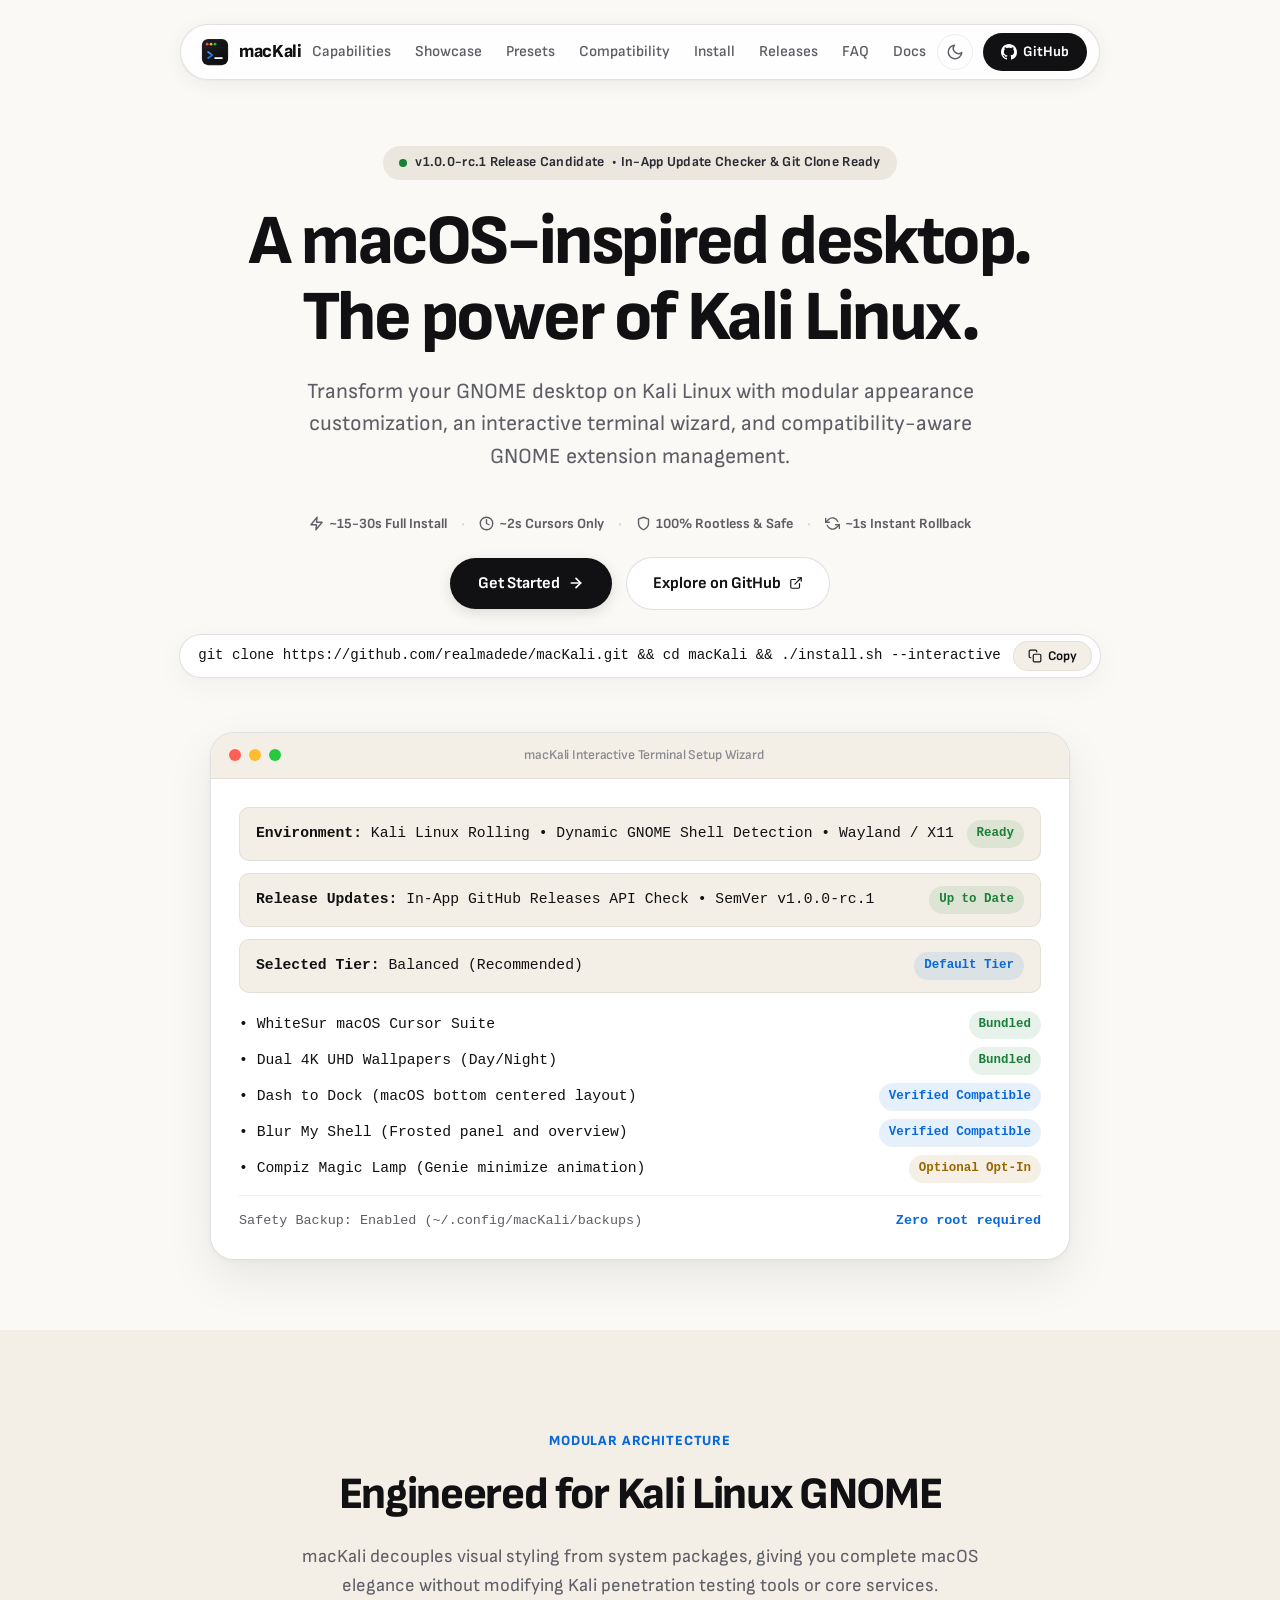
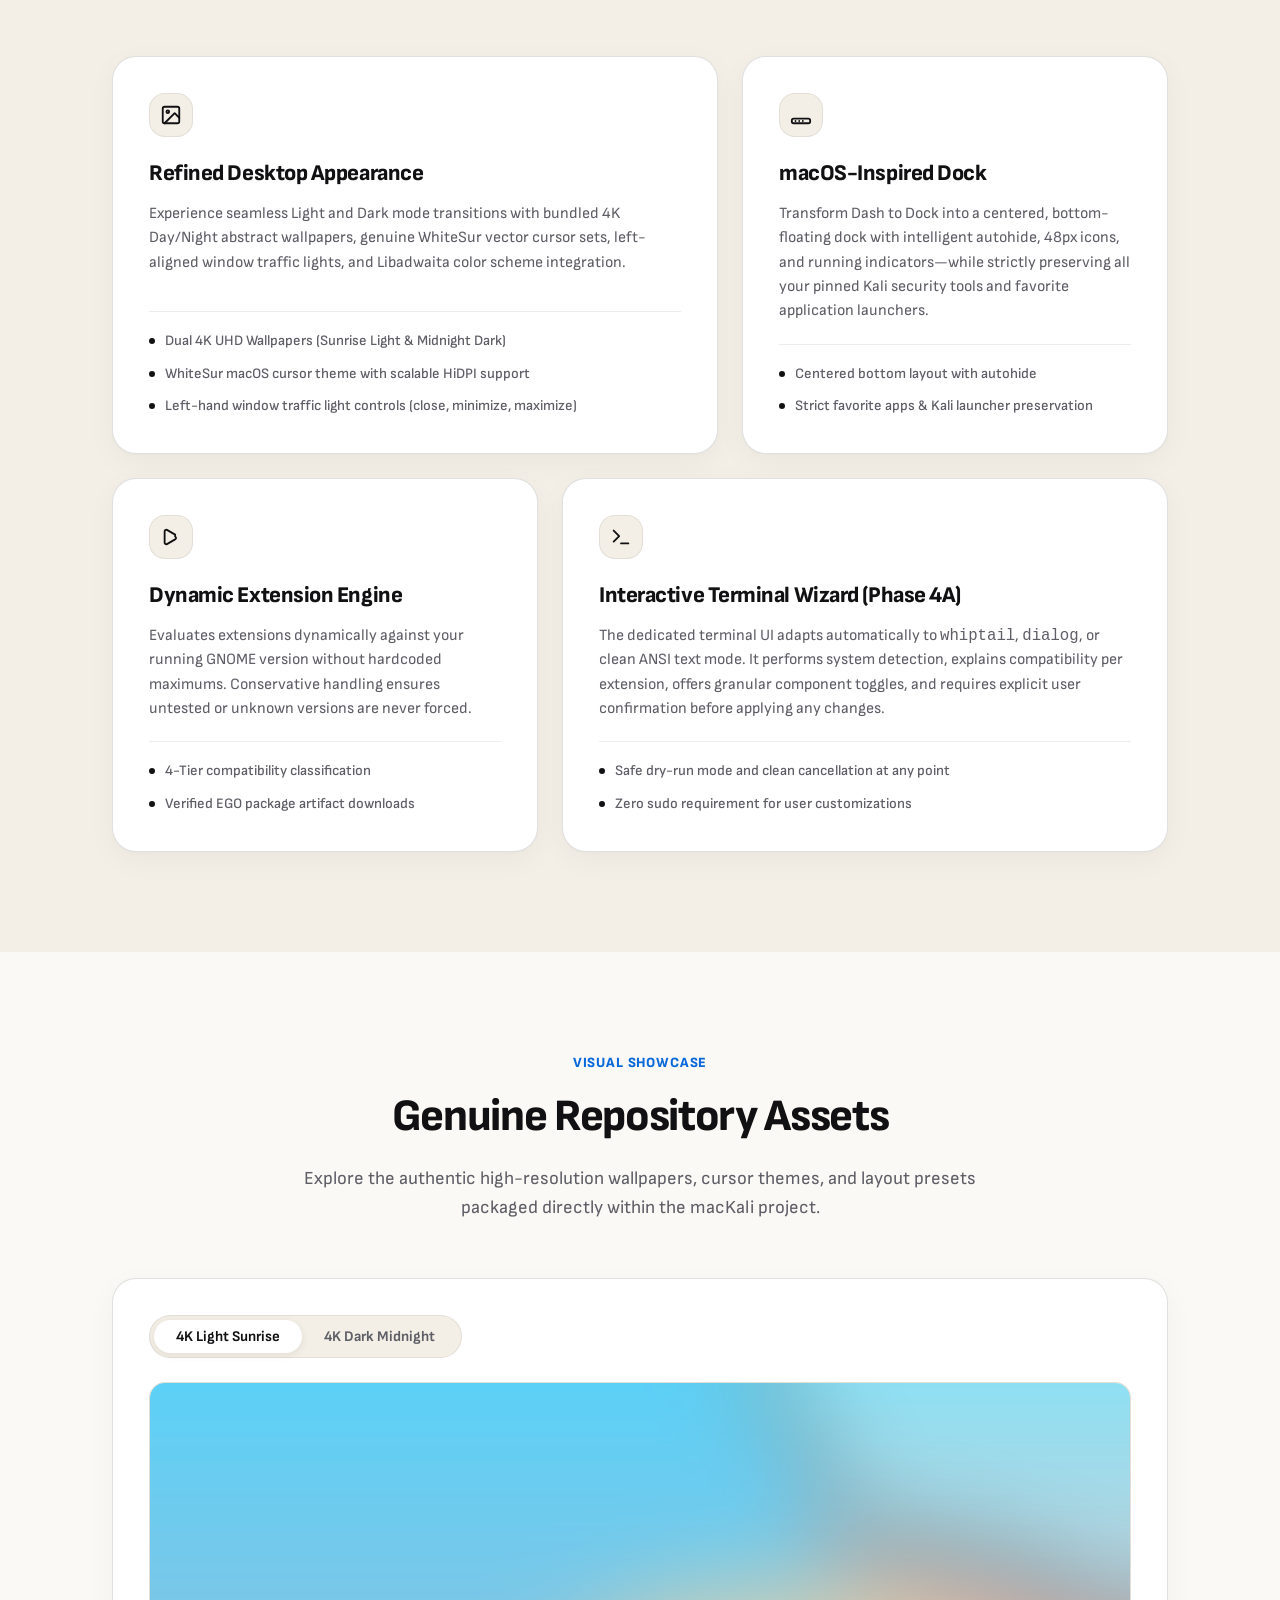
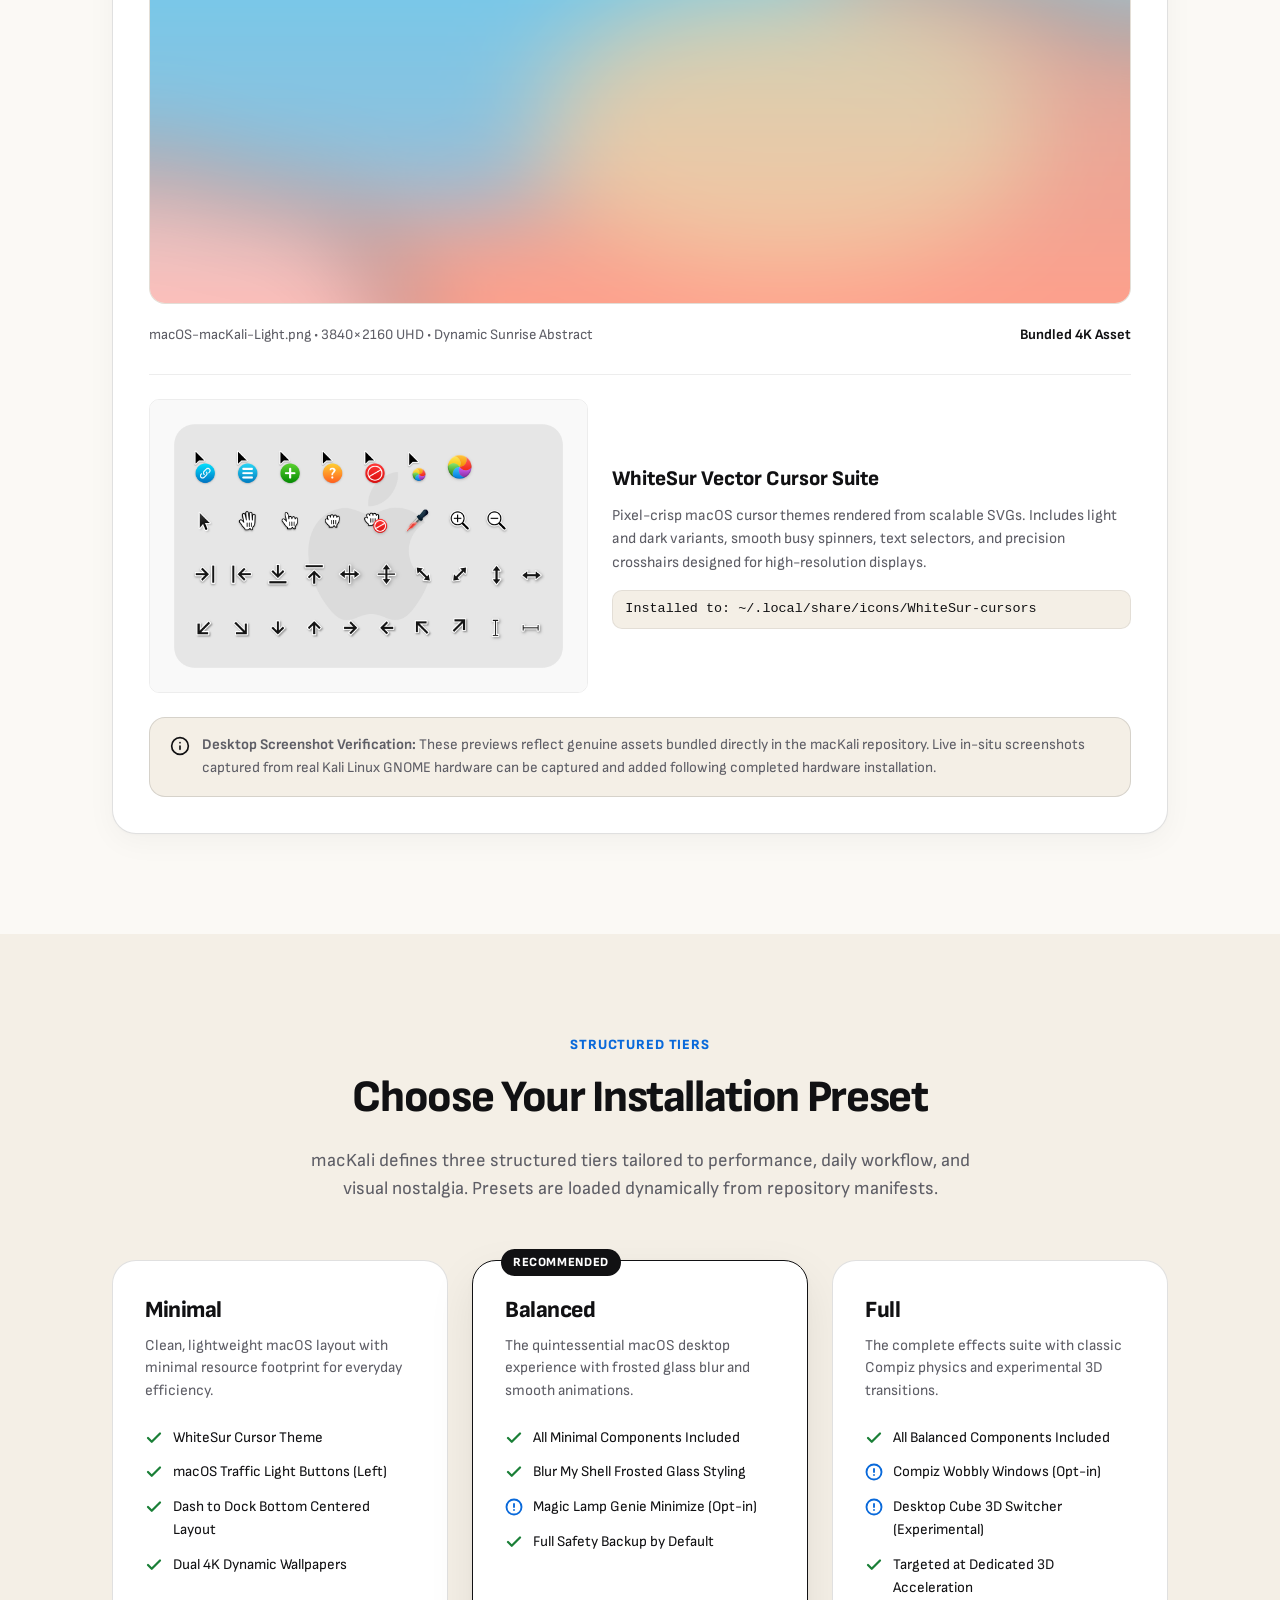
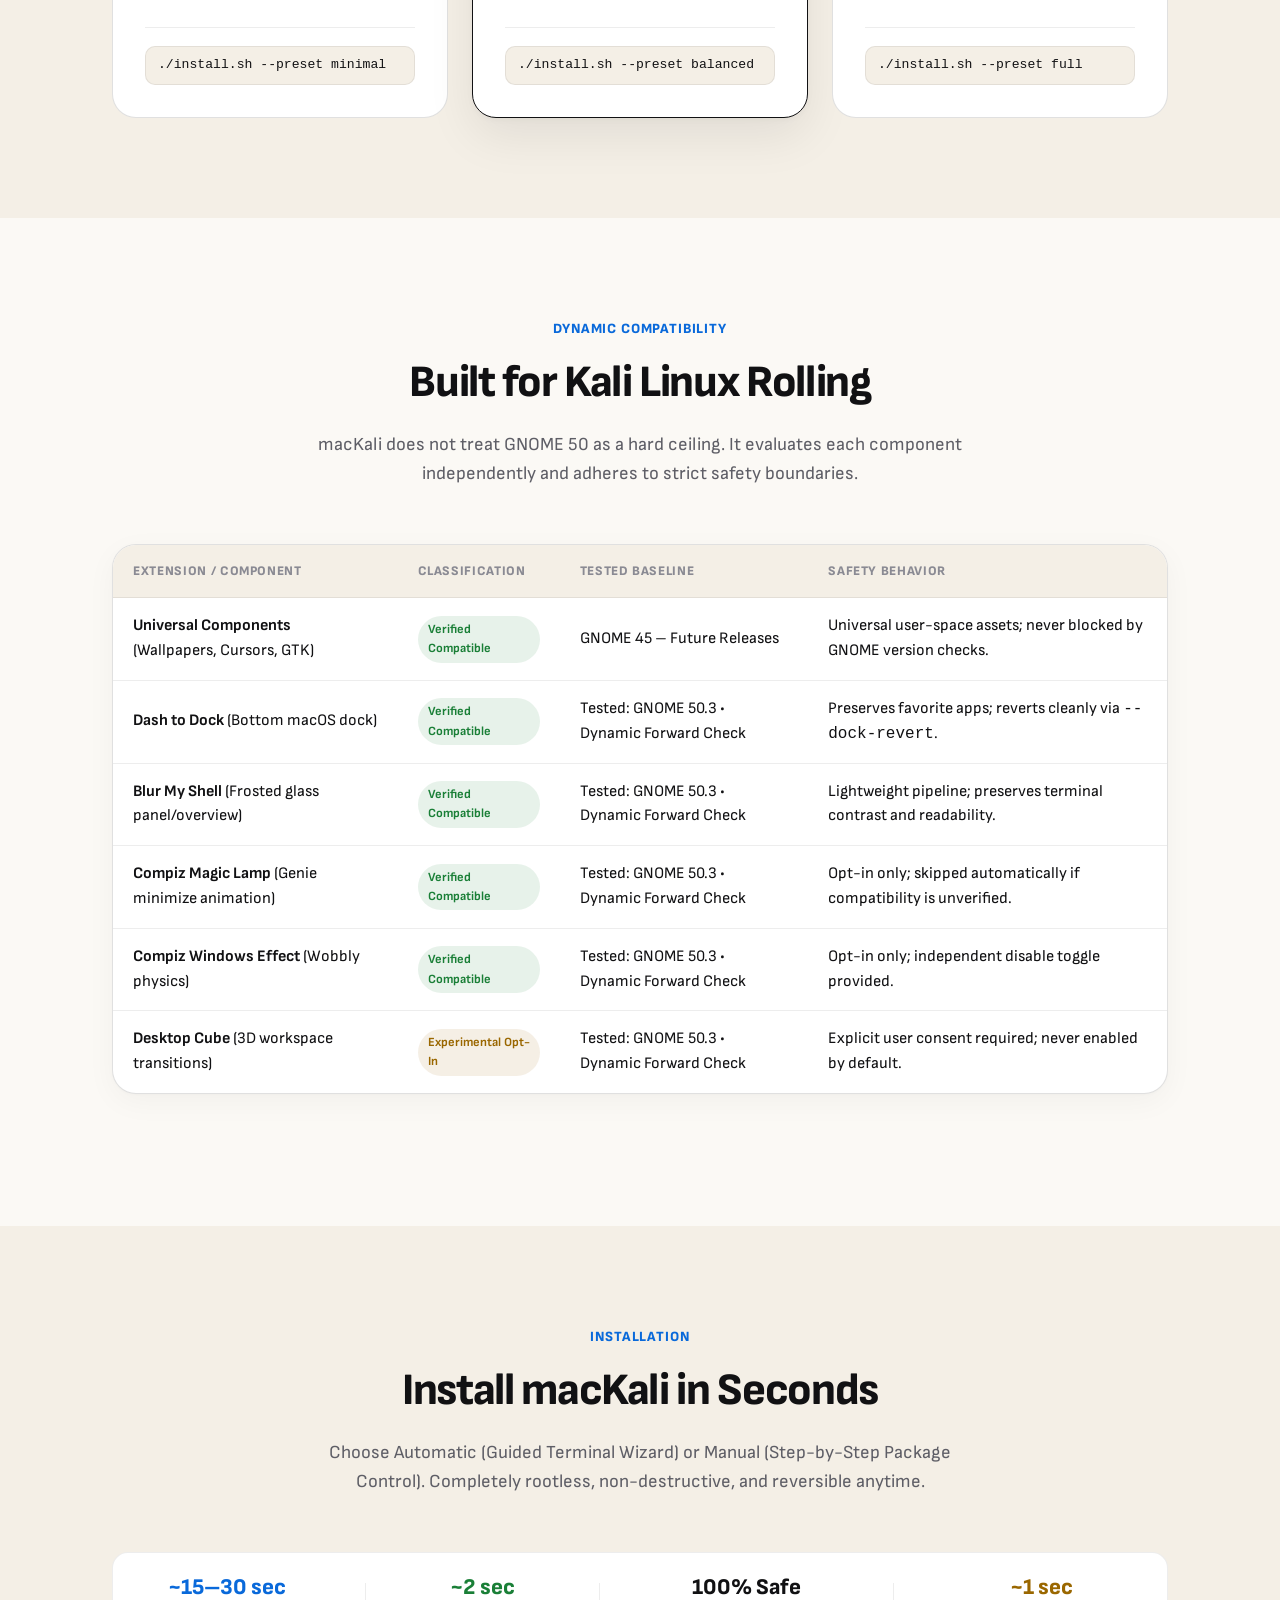
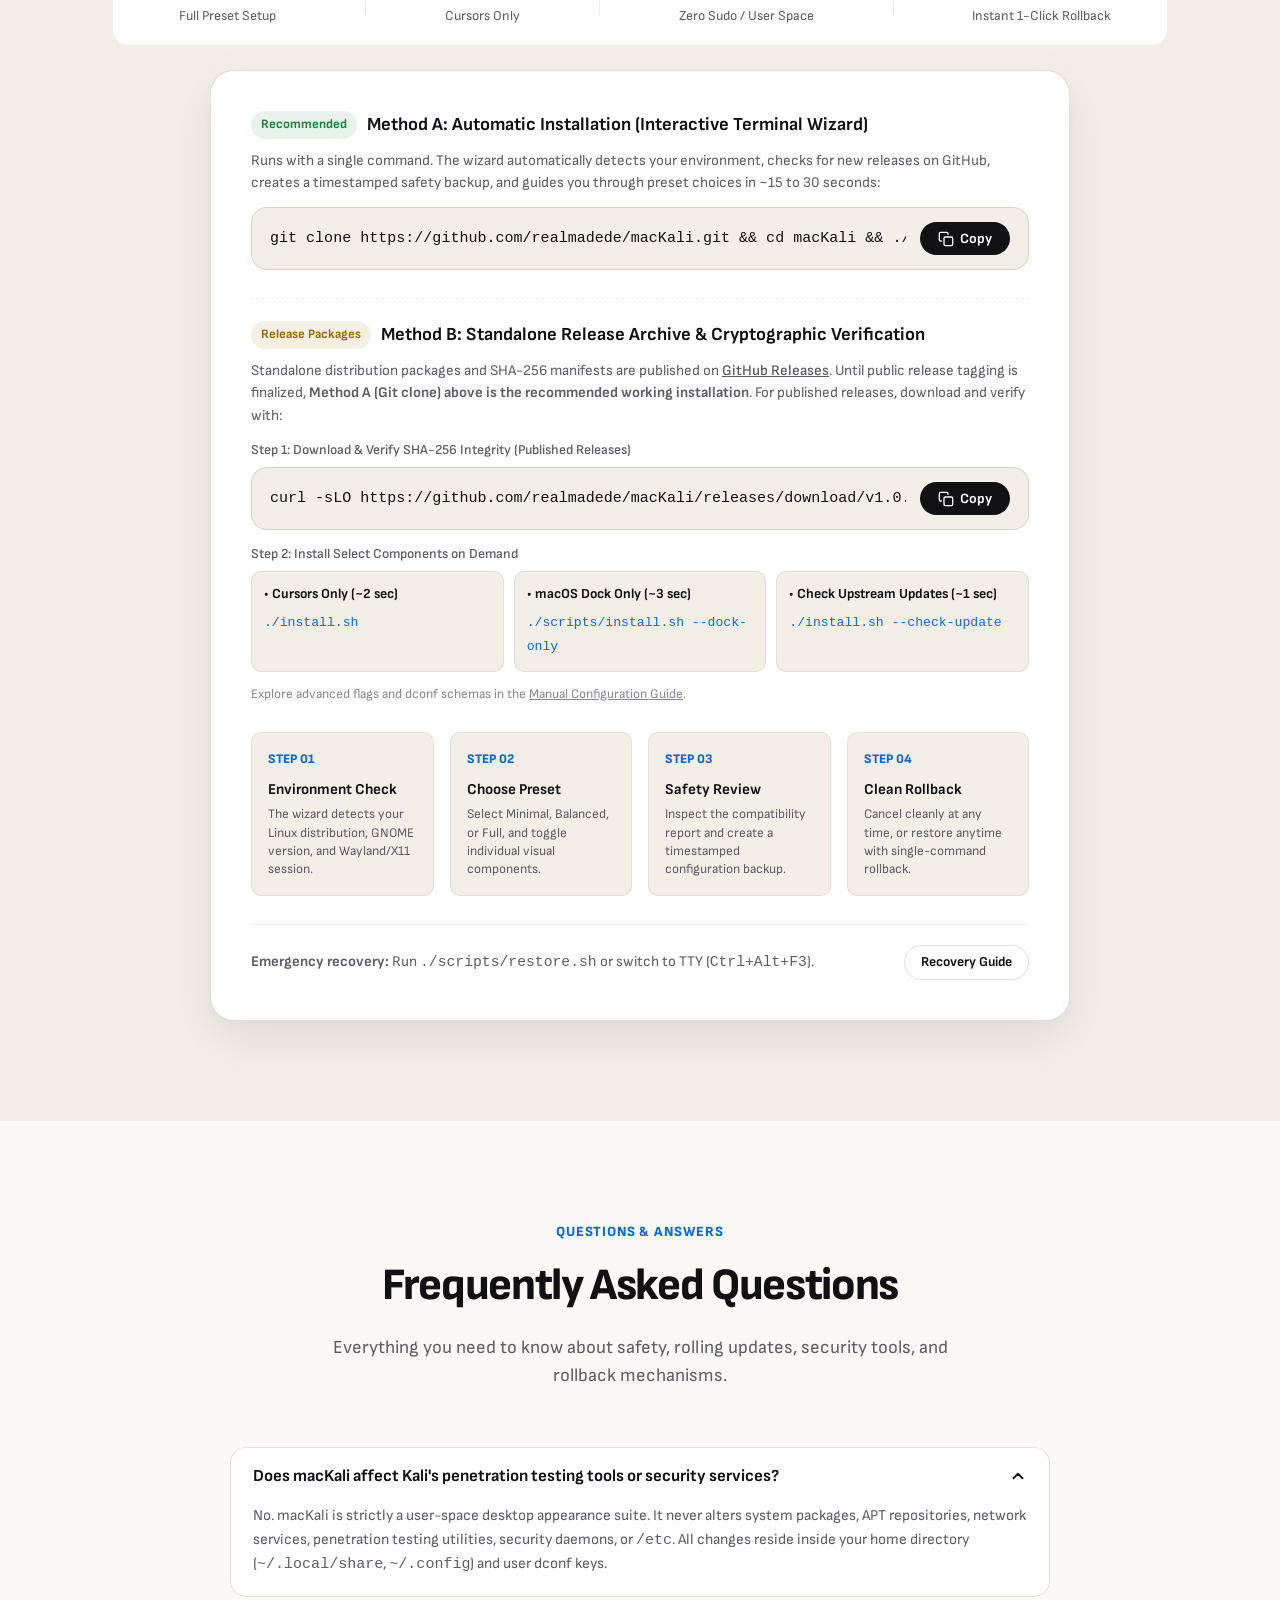
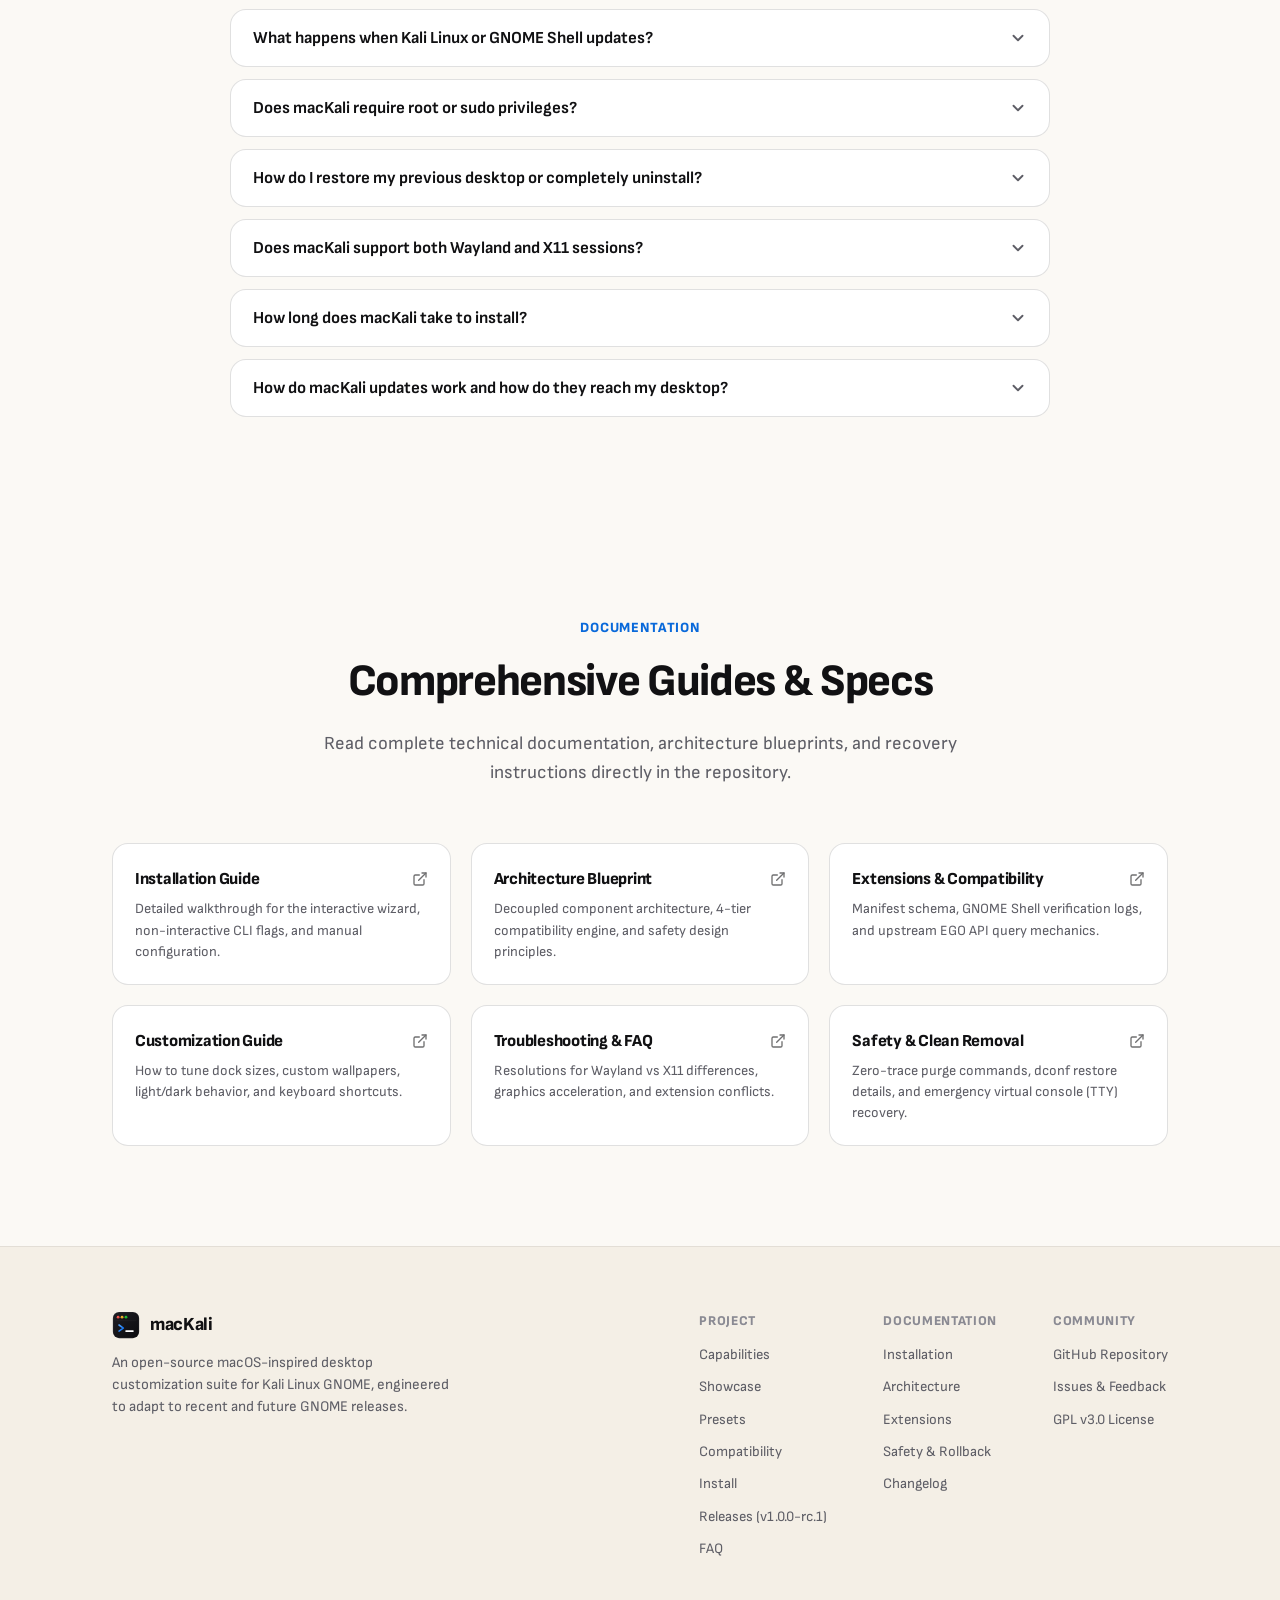
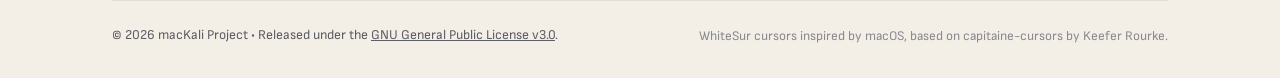
==== website/index.html @ ad322c96 "fix(release): enforce strict release overwrite prevention and clarify pre-publication download avail" ====
<!DOCTYPE html>
<html lang="en" data-theme="light">
<head>
  <meta charset="UTF-8">
  <meta name="viewport" content="width=device-width, initial-scale=1.0">
  <title>macKali — A macOS-inspired desktop. The power of Kali Linux.</title>
  <meta name="description" content="Open-source macOS-inspired desktop appearance customization for Kali Linux GNOME. Dynamic compatibility, interactive setup wizard, and non-destructive styling.">
  <meta name="keywords" content="Kali Linux, GNOME Shell, macOS theme, WhiteSur, Dash to Dock, desktop customization, Linux styling, open source">
  <meta name="theme-color" content="#fbf9f5">
  <link rel="canonical" href="https://mackali.madede.workers.dev/">
  <meta name="google-site-verification" content="googleba0b552605fc629e">

  <!-- Open Graph / Social Media -->
  <meta property="og:type" content="website">
  <meta property="og:url" content="https://mackali.madede.workers.dev/">
  <meta property="og:title" content="macKali — A macOS-inspired desktop. The power of Kali Linux.">
  <meta property="og:description" content="Transform GNOME on Kali Linux with modular appearance customization, an interactive terminal wizard, and compatibility-aware GNOME extension management.">
  <meta property="og:image" content="assets/preview.png">

  <!-- Twitter Card -->
  <meta name="twitter:card" content="summary_large_image">
  <meta name="twitter:url" content="https://mackali.madede.workers.dev/">
  <meta name="twitter:title" content="macKali — A macOS-inspired desktop. The power of Kali Linux.">
  <meta name="twitter:description" content="Transform GNOME on Kali Linux with modular appearance customization, an interactive terminal wizard, and compatibility-aware GNOME extension management.">
  <meta name="twitter:image" content="assets/preview.png">

  <!-- Sofia Sans Google Font -->
  <link rel="preconnect" href="https://fonts.googleapis.com">
  <link rel="preconnect" href="https://fonts.gstatic.com" crossorigin>
  <link href="https://fonts.googleapis.com/css2?family=Sofia+Sans:ital,wght@0,300..900;1,300..900&display=swap" rel="stylesheet">

  <!-- Favicon & Stylesheet -->
  <link rel="icon" type="image/svg+xml" href="favicon.svg">
  <link rel="stylesheet" href="styles.css?v=20261016c">
</head>
<body>
  <!-- Accessibility Skip Link -->
  <a href="#main-content" class="skip-link">Skip to main content</a>
  <div id="a11y-live-region" aria-live="polite" style="position: absolute; left: -9999px; width: 1px; height: 1px; overflow: hidden;"></div>

  <!-- Craft-Style Floating Pill Navigation -->
  <div class="nav-outer-wrap">
    <header class="site-nav-pill">
      <a href="index.html" class="brand" aria-label="macKali Home">
        <img src="favicon.svg" alt="macKali logo" class="brand-icon" width="28" height="28">
        <span>macKali</span>
      </a>

      <nav aria-label="Main Navigation">
        <ul id="nav-links" class="nav-links">
          <li><a href="#capabilities" class="nav-link">Capabilities</a></li>
          <li><a href="#showcase" class="nav-link">Showcase</a></li>
          <li><a href="#presets" class="nav-link">Presets</a></li>
          <li><a href="#compatibility" class="nav-link">Compatibility</a></li>
          <li><a href="#installation" class="nav-link">Install</a></li>
          <li><a href="https://github.com/realmadede/macKali/releases" class="nav-link" target="_blank" rel="noopener noreferrer">Releases</a></li>
          <li><a href="#faq" class="nav-link">FAQ</a></li>
          <li><a href="#docs" class="nav-link">Docs</a></li>
        </ul>
      </nav>

      <div class="nav-actions">
        <button id="theme-toggle-btn" class="btn-icon" aria-label="Switch to Dark Mode" title="Switch to Dark Mode">
          <svg width="18" height="18" viewBox="0 0 24 24" fill="none" stroke="currentColor" stroke-width="2" stroke-linecap="round" stroke-linejoin="round" aria-hidden="true"><path d="M21 12.79A9 9 0 1 1 11.21 3 7 7 0 0 0 21 12.79z"></path></svg>
        </button>
        <a href="https://github.com/realmadede/macKali" class="btn-pill-cta" target="_blank" rel="noopener noreferrer" aria-label="Explore macKali on GitHub">
          <svg width="16" height="16" viewBox="0 0 24 24" fill="currentColor" aria-hidden="true"><path d="M12 0C5.37 0 0 5.37 0 12c0 5.31 3.435 9.795 8.205 11.385.6.105.825-.255.825-.57 0-.285-.015-1.23-.015-2.235-3.015.555-3.795-.735-4.035-1.41-.135-.345-.72-1.41-1.23-1.695-.42-.225-1.02-.78-.015-.795.945-.015 1.62.87 1.845 1.23 1.08 1.815 2.805 1.305 3.495.99.105-.78.42-1.305.765-1.605-2.67-.3-5.46-1.335-5.46-5.925 0-1.305.465-2.385 1.23-3.225-.12-.3-.54-1.53.12-3.18 0 0 1.005-.315 3.3 1.23.96-.27 1.98-.405 3-.405s2.04.135 3 .405c2.295-1.56 3.3-1.23 3.3-1.23.66 1.65.24 2.88.12 3.18.765.84 1.23 1.905 1.23 3.225 0 4.605-2.805 5.625-5.475 5.925.435.375.81 1.095.81 2.22 0 1.605-.015 2.895-.015 3.3 0 .315.225.69.825.57A12.02 12.02 0 0024 12c0-6.63-5.37-12-12-12z"/></svg>
          <span>GitHub</span>
        </a>
        <button id="mobile-toggle-btn" class="mobile-menu-btn" aria-label="Toggle Mobile Menu" aria-expanded="false">
          ☰
        </button>
      </div>
    </header>
  </div>

  <!-- Main Content -->
  <main id="main-content">
    <!-- Hero Section -->
    <section class="hero-section">
      <div class="container">
        <div class="hero-pill-badge" style="gap: 8px;">
          <span style="display: inline-block; width: 8px; height: 8px; border-radius: 50%; background-color: var(--success);"></span>
          <strong>v1.0.0-rc.1 Release Candidate</strong> • In-App Update Checker &amp; Git Clone Ready
        </div>
        <h1 class="hero-title">
          A macOS-inspired desktop.<br>
          The power of Kali Linux.
        </h1>
        <p class="hero-subtitle">
          Transform your GNOME desktop on Kali Linux with modular appearance customization, an interactive terminal wizard, and compatibility-aware GNOME extension management.
        </p>

        <!-- Installation Timing & Safety Metrics -->
        <div style="display: flex; gap: 14px; justify-content: center; align-items: center; flex-wrap: wrap; margin-bottom: 22px; font-size: 0.88rem; color: var(--text-muted);">
          <span style="display: inline-flex; align-items: center; gap: 5px;">
            <svg width="15" height="15" viewBox="0 0 24 24" fill="none" stroke="currentColor" stroke-width="2.2" stroke-linecap="round" stroke-linejoin="round" aria-hidden="true"><polygon points="13 2 3 14 12 14 11 22 21 10 12 10 13 2"></polygon></svg>
            <strong>~15-30s Full Install</strong>
          </span>
          <span style="color: var(--border-medium);">•</span>
          <span style="display: inline-flex; align-items: center; gap: 5px;">
            <svg width="15" height="15" viewBox="0 0 24 24" fill="none" stroke="currentColor" stroke-width="2.2" stroke-linecap="round" stroke-linejoin="round" aria-hidden="true"><circle cx="12" cy="12" r="10"></circle><polyline points="12 6 12 12 16 14"></polyline></svg>
            <strong>~2s Cursors Only</strong>
          </span>
          <span style="color: var(--border-medium);">•</span>
          <span style="display: inline-flex; align-items: center; gap: 5px;">
            <svg width="15" height="15" viewBox="0 0 24 24" fill="none" stroke="currentColor" stroke-width="2.2" stroke-linecap="round" stroke-linejoin="round" aria-hidden="true"><path d="M12 22s8-4 8-10V5l-8-3-8 3v7c0 6 8 10 8 10z"></path></svg>
            <strong>100% Rootless &amp; Safe</strong>
          </span>
          <span style="color: var(--border-medium);">•</span>
          <span style="display: inline-flex; align-items: center; gap: 5px;">
            <svg width="15" height="15" viewBox="0 0 24 24" fill="none" stroke="currentColor" stroke-width="2.2" stroke-linecap="round" stroke-linejoin="round" aria-hidden="true"><polyline points="1 4 1 10 7 10"></polyline><polyline points="23 20 23 14 17 14"></polyline><path d="M20.49 9A9 9 0 0 0 5.64 5.64L1 10m22 4l-4.64 4.36A9 9 0 0 1 3.51 15"></path></svg>
            <strong>~1s Instant Rollback</strong>
          </span>
        </div>

        <div class="hero-actions">
          <a href="#installation" class="btn-lg-primary">
            <span>Get Started</span>
            <svg width="16" height="16" viewBox="0 0 24 24" fill="none" stroke="currentColor" stroke-width="2.5" stroke-linecap="round" stroke-linejoin="round" aria-hidden="true"><line x1="5" y1="12" x2="19" y2="12"></line><polyline points="12 5 19 12 12 19"></polyline></svg>
          </a>
          <a href="https://github.com/realmadede/macKali" class="btn-lg-secondary" target="_blank" rel="noopener noreferrer">
            <span>Explore on GitHub</span>
            <svg width="14" height="14" viewBox="0 0 24 24" fill="none" stroke="currentColor" stroke-width="2" stroke-linecap="round" stroke-linejoin="round" aria-hidden="true"><path d="M18 13v6a2 2 0 0 1-2 2H5a2 2 0 0 1-2-2V8a2 2 0 0 1 2-2h6"></path><polyline points="15 3 21 3 21 9"></polyline><line x1="10" y1="14" x2="21" y2="3"></line></svg>
          </a>
        </div>

        <div class="hero-quick-command">
          <code id="hero-quick-cmd" class="hero-quick-code">git clone https://github.com/realmadede/macKali.git &amp;&amp; cd macKali &amp;&amp; ./install.sh --interactive</code>
          <button class="btn-sm-copy" data-target="hero-quick-cmd" aria-label="Copy quick installation command">
            <svg width="14" height="14" viewBox="0 0 24 24" fill="none" stroke="currentColor" stroke-width="2" stroke-linecap="round" stroke-linejoin="round" aria-hidden="true"><rect x="9" y="9" width="13" height="13" rx="2" ry="2"></rect><path d="M5 15H4a2 2 0 0 1-2-2V4a2 2 0 0 1 2-2h9a2 2 0 0 1 2 2v1"></path></svg>
            <span class="copy-label">Copy</span>
          </button>
        </div>

        <!-- Fully Responsive Terminal Window Mockup (Wraps Flawlessly on All Devices) -->
        <div class="terminal-window">
          <div class="terminal-topbar">
            <div class="traffic-dots">
              <span class="dot dot-red"></span>
              <span class="dot dot-yellow"></span>
              <span class="dot dot-green"></span>
            </div>
            <span class="terminal-title">macKali Interactive Terminal Setup Wizard</span>
            <span style="width: 44px;"></span>
          </div>

          <div class="terminal-content">
            <div class="term-card-row">
              <div>
                <strong>Environment:</strong> Kali Linux Rolling • Dynamic GNOME Shell Detection • Wayland / X11
              </div>
              <span class="term-tag tag-ready">Ready</span>
            </div>

            <div class="term-card-row">
              <div>
                <strong>Release Updates:</strong> In-App GitHub Releases API Check • SemVer v1.0.0-rc.1
              </div>
              <span class="term-tag tag-ready">Up to Date</span>
            </div>

            <div class="term-card-row">
              <div>
                <strong>Selected Tier:</strong> Balanced (Recommended)
              </div>
              <span class="term-tag tag-verified">Default Tier</span>
            </div>

            <div style="margin: 18px 0 12px; display: flex; flex-direction: column; gap: 8px;">
              <div style="display: flex; justify-content: space-between; align-items: center; flex-wrap: wrap; gap: 6px;">
                <span>• WhiteSur macOS Cursor Suite</span>
                <span class="term-tag tag-ready">Bundled</span>
              </div>
              <div style="display: flex; justify-content: space-between; align-items: center; flex-wrap: wrap; gap: 6px;">
                <span>• Dual 4K UHD Wallpapers (Day/Night)</span>
                <span class="term-tag tag-ready">Bundled</span>
              </div>
              <div style="display: flex; justify-content: space-between; align-items: center; flex-wrap: wrap; gap: 6px;">
                <span>• Dash to Dock (macOS bottom centered layout)</span>
                <span class="term-tag tag-verified">Verified Compatible</span>
              </div>
              <div style="display: flex; justify-content: space-between; align-items: center; flex-wrap: wrap; gap: 6px;">
                <span>• Blur My Shell (Frosted panel and overview)</span>
                <span class="term-tag tag-verified">Verified Compatible</span>
              </div>
              <div style="display: flex; justify-content: space-between; align-items: center; flex-wrap: wrap; gap: 6px;">
                <span>• Compiz Magic Lamp (Genie minimize animation)</span>
                <span class="term-tag tag-optin">Optional Opt-In</span>
              </div>
            </div>

            <div style="border-top: 1px solid var(--border-light); padding-top: 14px; font-size: 0.84rem; color: var(--text-muted); display: flex; justify-content: space-between; flex-wrap: wrap; gap: 10px;">
              <span>Safety Backup: Enabled (~/.config/macKali/backups)</span>
              <span style="color: var(--accent-blue); font-weight: 700;">Zero root required</span>
            </div>
          </div>
        </div>
      </div>
    </section>

    <!-- Capabilities Section (Craft Bento Grid) -->
    <section id="capabilities" class="section section-subtle">
      <div class="container">
        <div class="section-heading-wrap">
          <p class="section-label">Modular Architecture</p>
          <h2 class="section-title">Engineered for Kali Linux GNOME</h2>
          <p class="section-desc">
            macKali decouples visual styling from system packages, giving you complete macOS elegance without modifying Kali penetration testing tools or core services.
          </p>
        </div>

        <div class="cards-grid">
          <!-- Card 1: Appearance (Span 7) -->
          <article class="craft-card card-span-7">
            <div class="card-pill-icon">
              <svg viewBox="0 0 24 24" fill="none" stroke="currentColor" stroke-width="2" stroke-linecap="round" stroke-linejoin="round" aria-hidden="true"><rect x="3" y="3" width="18" height="18" rx="2" ry="2"></rect><circle cx="8.5" cy="8.5" r="1.5"></circle><polyline points="21 15 16 10 5 21"></polyline></svg>
            </div>
            <h3 class="card-title">Refined Desktop Appearance</h3>
            <p class="card-body-text">
              Experience seamless Light and Dark mode transitions with bundled 4K Day/Night abstract wallpapers, genuine WhiteSur vector cursor sets, left-aligned window traffic lights, and Libadwaita color scheme integration.
            </p>
            <ul class="card-feature-list">
              <li class="feature-bullet-item">Dual 4K UHD Wallpapers (Sunrise Light & Midnight Dark)</li>
              <li class="feature-bullet-item">WhiteSur macOS cursor theme with scalable HiDPI support</li>
              <li class="feature-bullet-item">Left-hand window traffic light controls (close, minimize, maximize)</li>
            </ul>
          </article>

          <!-- Card 2: macOS Dock Layout (Span 5) -->
          <article class="craft-card card-span-5">
            <div class="card-pill-icon">
              <svg viewBox="0 0 24 24" fill="none" stroke="currentColor" stroke-width="2" stroke-linecap="round" stroke-linejoin="round" aria-hidden="true"><rect x="2" y="16" width="20" height="5" rx="2"></rect><line x1="6" y1="18.5" x2="6.01" y2="18.5"></line><line x1="10" y1="18.5" x2="10.01" y2="18.5"></line><line x1="14" y1="18.5" x2="14.01" y2="18.5"></line></svg>
            </div>
            <h3 class="card-title">macOS-Inspired Dock</h3>
            <p class="card-body-text">
              Transform Dash to Dock into a centered, bottom-floating dock with intelligent autohide, 48px icons, and running indicators—while strictly preserving all your pinned Kali security tools and favorite application launchers.
            </p>
            <ul class="card-feature-list">
              <li class="feature-bullet-item">Centered bottom layout with autohide</li>
              <li class="feature-bullet-item">Strict favorite apps & Kali launcher preservation</li>
            </ul>
          </article>

          <!-- Card 3: Dynamic Extension Engine (Span 5) -->
          <article class="craft-card card-span-5">
            <div class="card-pill-icon">
              <svg viewBox="0 0 24 24" fill="none" stroke="currentColor" stroke-width="2" stroke-linecap="round" stroke-linejoin="round" aria-hidden="true"><path d="M16.5 9.4 7.55 4.24a1.78 1.78 0 0 0-2.5 1.55v12.42a1.78 1.78 0 0 0 2.5 1.55L16.5 14.6a1.78 1.78 0 0 0 0-3.2z"></path></svg>
            </div>
            <h3 class="card-title">Dynamic Extension Engine</h3>
            <p class="card-body-text">
              Evaluates extensions dynamically against your running GNOME version without hardcoded maximums. Conservative handling ensures untested or unknown versions are never forced.
            </p>
            <ul class="card-feature-list">
              <li class="feature-bullet-item">4-Tier compatibility classification</li>
              <li class="feature-bullet-item">Verified EGO package artifact downloads</li>
            </ul>
          </article>

          <!-- Card 4: Interactive Terminal Wizard (Span 7) -->
          <article class="craft-card card-span-7">
            <div class="card-pill-icon">
              <svg viewBox="0 0 24 24" fill="none" stroke="currentColor" stroke-width="2" stroke-linecap="round" stroke-linejoin="round" aria-hidden="true"><polyline points="4 17 10 11 4 5"></polyline><line x1="12" y1="19" x2="20" y2="19"></line></svg>
            </div>
            <h3 class="card-title">Interactive Terminal Wizard (Phase 4A)</h3>
            <p class="card-body-text">
              The dedicated terminal UI adapts automatically to <code>whiptail</code>, <code>dialog</code>, or clean ANSI text mode. It performs system detection, explains compatibility per extension, offers granular component toggles, and requires explicit user confirmation before applying any changes.
            </p>
            <ul class="card-feature-list">
              <li class="feature-bullet-item">Safe dry-run mode and clean cancellation at any point</li>
              <li class="feature-bullet-item">Zero sudo requirement for user customizations</li>
            </ul>
          </article>
        </div>
      </div>
    </section>

    <!-- Visual Showcase Section -->
    <section id="showcase" class="section">
      <div class="container">
        <div class="section-heading-wrap">
          <p class="section-label">Visual Showcase</p>
          <h2 class="section-title">Genuine Repository Assets</h2>
          <p class="section-desc">
            Explore the authentic high-resolution wallpapers, cursor themes, and layout presets packaged directly within the macKali project.
          </p>
        </div>

        <div class="showcase-block">
          <!-- Segmented Pill Bar -->
          <div class="segmented-pill-bar" role="tablist" aria-label="Wallpaper Variant Preview">
            <button id="wp-btn-light" class="segment-pill-btn segment-btn active" role="tab" aria-selected="true" data-variant="light">4K Light Sunrise</button>
            <button id="wp-btn-dark" class="segment-pill-btn segment-btn" role="tab" aria-selected="false" data-variant="dark">4K Dark Midnight</button>
          </div>

          <!-- Wallpaper Image Viewer -->
          <div class="image-frame">
            <img id="showcase-wallpaper-img" src="assets/macOS-macKali-Light.png" onerror="this.onerror=null; this.src='../themes/wallpapers/macOS-macKali-Light.png';" alt="macKali 4K UHD Light Mode Sunrise Abstract Wallpaper Preview" class="showcase-wallpaper" loading="lazy">
          </div>

          <div style="display: flex; justify-content: space-between; align-items: center; flex-wrap: wrap; gap: 8px; font-size: 0.9rem; color: var(--text-muted);">
            <span id="showcase-wallpaper-caption">macOS-macKali-Light.png • 3840×2160 UHD • Dynamic Sunrise Abstract</span>
            <span style="font-weight: 700; color: var(--text-main);">Bundled 4K Asset</span>
          </div>

          <!-- Cursor Suite Row -->
          <div class="cursor-preview-grid">
            <div class="cursor-img-wrap">
              <img src="assets/preview.png" onerror="this.onerror=null; this.src='../assets/preview.png';" alt="macKali WhiteSur Vector Cursor Theme Preview displaying arrows, hand pointers, resize handles, and busy spinners" loading="lazy">
            </div>
            <div style="flex: 2 1 320px;">
              <h3 style="font-size: 1.3rem; font-weight: 800; margin-bottom: 8px;">WhiteSur Vector Cursor Suite</h3>
              <p style="font-size: 0.95rem; color: var(--text-muted); line-height: 1.55; margin-bottom: 16px;">
                Pixel-crisp macOS cursor themes rendered from scalable SVGs. Includes light and dark variants, smooth busy spinners, text selectors, and precision crosshairs designed for high-resolution displays.
              </p>
              <code style="font-size: 0.84rem; background: var(--bg-subtle); border: 1px solid var(--border-light); padding: 8px 12px; border-radius: var(--radius-sm); display: block; overflow-x: auto;">
                Installed to: ~/.local/share/icons/WhiteSur-cursors
              </code>
            </div>
          </div>

          <!-- Authentic Disclosure Note -->
          <aside class="authentic-note" aria-label="Authenticity note">
            <svg viewBox="0 0 24 24" fill="none" stroke="currentColor" stroke-width="2" stroke-linecap="round" stroke-linejoin="round" aria-hidden="true"><circle cx="12" cy="12" r="10"></circle><line x1="12" y1="16" x2="12" y2="12"></line><line x1="12" y1="8" x2="12.01" y2="8"></line></svg>
            <div>
              <strong>Desktop Screenshot Verification:</strong> These previews reflect genuine assets bundled directly in the macKali repository. Live in-situ screenshots captured from real Kali Linux GNOME hardware can be captured and added following completed hardware installation.
            </div>
          </aside>
        </div>
      </div>
    </section>

    <!-- Presets Section -->
    <section id="presets" class="section section-subtle">
      <div class="container">
        <div class="section-heading-wrap">
          <p class="section-label">Structured Tiers</p>
          <h2 class="section-title">Choose Your Installation Preset</h2>
          <p class="section-desc">
            macKali defines three structured tiers tailored to performance, daily workflow, and visual nostalgia. Presets are loaded dynamically from repository manifests.
          </p>
        </div>

        <div class="presets-grid">
          <!-- Minimal Preset -->
          <div class="preset-box">
            <h3 class="preset-heading">Minimal</h3>
            <p class="preset-summary">Clean, lightweight macOS layout with minimal resource footprint for everyday efficiency.</p>
            <ul class="preset-check-list">
              <li class="check-item">
                <svg viewBox="0 0 24 24" fill="none" stroke="currentColor" stroke-width="3" stroke-linecap="round" stroke-linejoin="round" aria-hidden="true"><polyline points="20 6 9 17 4 12"></polyline></svg>
                <span>WhiteSur Cursor Theme</span>
              </li>
              <li class="check-item">
                <svg viewBox="0 0 24 24" fill="none" stroke="currentColor" stroke-width="3" stroke-linecap="round" stroke-linejoin="round" aria-hidden="true"><polyline points="20 6 9 17 4 12"></polyline></svg>
                <span>macOS Traffic Light Buttons (Left)</span>
              </li>
              <li class="check-item">
                <svg viewBox="0 0 24 24" fill="none" stroke="currentColor" stroke-width="3" stroke-linecap="round" stroke-linejoin="round" aria-hidden="true"><polyline points="20 6 9 17 4 12"></polyline></svg>
                <span>Dash to Dock Bottom Centered Layout</span>
              </li>
              <li class="check-item">
                <svg viewBox="0 0 24 24" fill="none" stroke="currentColor" stroke-width="3" stroke-linecap="round" stroke-linejoin="round" aria-hidden="true"><polyline points="20 6 9 17 4 12"></polyline></svg>
                <span>Dual 4K Dynamic Wallpapers</span>
              </li>
            </ul>
            <div class="preset-code-badge">
              <code class="code-pill">./install.sh --preset minimal</code>
            </div>
          </div>

          <!-- Balanced Preset (Recommended) -->
          <div class="preset-box recommended">
            <span class="badge-recommended">Recommended</span>
            <h3 class="preset-heading">Balanced</h3>
            <p class="preset-summary">The quintessential macOS desktop experience with frosted glass blur and smooth animations.</p>
            <ul class="preset-check-list">
              <li class="check-item">
                <svg viewBox="0 0 24 24" fill="none" stroke="currentColor" stroke-width="3" stroke-linecap="round" stroke-linejoin="round" aria-hidden="true"><polyline points="20 6 9 17 4 12"></polyline></svg>
                <span>All Minimal Components Included</span>
              </li>
              <li class="check-item">
                <svg viewBox="0 0 24 24" fill="none" stroke="currentColor" stroke-width="3" stroke-linecap="round" stroke-linejoin="round" aria-hidden="true"><polyline points="20 6 9 17 4 12"></polyline></svg>
                <span>Blur My Shell Frosted Glass Styling</span>
              </li>
              <li class="check-item optional">
                <svg viewBox="0 0 24 24" fill="none" stroke="currentColor" stroke-width="2.5" stroke-linecap="round" stroke-linejoin="round" aria-hidden="true"><circle cx="12" cy="12" r="10"></circle><line x1="12" y1="8" x2="12" y2="12"></line><line x1="12" y1="16" x2="12.01" y2="16"></line></svg>
                <span>Magic Lamp Genie Minimize (Opt-in)</span>
              </li>
              <li class="check-item">
                <svg viewBox="0 0 24 24" fill="none" stroke="currentColor" stroke-width="3" stroke-linecap="round" stroke-linejoin="round" aria-hidden="true"><polyline points="20 6 9 17 4 12"></polyline></svg>
                <span>Full Safety Backup by Default</span>
              </li>
            </ul>
            <div class="preset-code-badge">
              <code class="code-pill">./install.sh --preset balanced</code>
            </div>
          </div>

          <!-- Full Preset -->
          <div class="preset-box">
            <h3 class="preset-heading">Full</h3>
            <p class="preset-summary">The complete effects suite with classic Compiz physics and experimental 3D transitions.</p>
            <ul class="preset-check-list">
              <li class="check-item">
                <svg viewBox="0 0 24 24" fill="none" stroke="currentColor" stroke-width="3" stroke-linecap="round" stroke-linejoin="round" aria-hidden="true"><polyline points="20 6 9 17 4 12"></polyline></svg>
                <span>All Balanced Components Included</span>
              </li>
              <li class="check-item optional">
                <svg viewBox="0 0 24 24" fill="none" stroke="currentColor" stroke-width="2.5" stroke-linecap="round" stroke-linejoin="round" aria-hidden="true"><circle cx="12" cy="12" r="10"></circle><line x1="12" y1="8" x2="12" y2="12"></line><line x1="12" y1="16" x2="12.01" y2="16"></line></svg>
                <span>Compiz Wobbly Windows (Opt-in)</span>
              </li>
              <li class="check-item optional">
                <svg viewBox="0 0 24 24" fill="none" stroke="currentColor" stroke-width="2.5" stroke-linecap="round" stroke-linejoin="round" aria-hidden="true"><circle cx="12" cy="12" r="10"></circle><line x1="12" y1="8" x2="12" y2="12"></line><line x1="12" y1="16" x2="12.01" y2="16"></line></svg>
                <span>Desktop Cube 3D Switcher (Experimental)</span>
              </li>
              <li class="check-item">
                <svg viewBox="0 0 24 24" fill="none" stroke="currentColor" stroke-width="3" stroke-linecap="round" stroke-linejoin="round" aria-hidden="true"><polyline points="20 6 9 17 4 12"></polyline></svg>
                <span>Targeted at Dedicated 3D Acceleration</span>
              </li>
            </ul>
            <div class="preset-code-badge">
              <code class="code-pill">./install.sh --preset full</code>
            </div>
          </div>
        </div>
      </div>
    </section>

    <!-- Compatibility Section (Mobile-Safe Scrollable Table) -->
    <section id="compatibility" class="section">
      <div class="container">
        <div class="section-heading-wrap">
          <p class="section-label">Dynamic Compatibility</p>
          <h2 class="section-title">Built for Kali Linux Rolling</h2>
          <p class="section-desc">
            macKali does not treat GNOME 50 as a hard ceiling. It evaluates each component independently and adheres to strict safety boundaries.
          </p>
        </div>

        <div class="table-scroll-container">
          <table class="craft-table">
            <thead>
              <tr>
                <th>Extension / Component</th>
                <th>Classification</th>
                <th>Tested Baseline</th>
                <th>Safety Behavior</th>
              </tr>
            </thead>
            <tbody>
              <tr>
                <td><strong>Universal Components</strong> (Wallpapers, Cursors, GTK)</td>
                <td><span class="term-tag tag-ready">Verified Compatible</span></td>
                <td>GNOME 45 – Future Releases</td>
                <td>Universal user-space assets; never blocked by GNOME version checks.</td>
              </tr>
              <tr>
                <td><strong>Dash to Dock</strong> (Bottom macOS dock)</td>
                <td><span class="term-tag tag-ready">Verified Compatible</span></td>
                <td>Tested: GNOME 50.3 • Dynamic Forward Check</td>
                <td>Preserves favorite apps; reverts cleanly via <code>--dock-revert</code>.</td>
              </tr>
              <tr>
                <td><strong>Blur My Shell</strong> (Frosted glass panel/overview)</td>
                <td><span class="term-tag tag-ready">Verified Compatible</span></td>
                <td>Tested: GNOME 50.3 • Dynamic Forward Check</td>
                <td>Lightweight pipeline; preserves terminal contrast and readability.</td>
              </tr>
              <tr>
                <td><strong>Compiz Magic Lamp</strong> (Genie minimize animation)</td>
                <td><span class="term-tag tag-ready">Verified Compatible</span></td>
                <td>Tested: GNOME 50.3 • Dynamic Forward Check</td>
                <td>Opt-in only; skipped automatically if compatibility is unverified.</td>
              </tr>
              <tr>
                <td><strong>Compiz Windows Effect</strong> (Wobbly physics)</td>
                <td><span class="term-tag tag-ready">Verified Compatible</span></td>
                <td>Tested: GNOME 50.3 • Dynamic Forward Check</td>
                <td>Opt-in only; independent disable toggle provided.</td>
              </tr>
              <tr>
                <td><strong>Desktop Cube</strong> (3D workspace transitions)</td>
                <td><span class="term-tag tag-optin">Experimental Opt-In</span></td>
                <td>Tested: GNOME 50.3 • Dynamic Forward Check</td>
                <td>Explicit user consent required; never enabled by default.</td>
              </tr>
            </tbody>
          </table>
        </div>
      </div>
    </section>

    <!-- Installation Section -->
    <section id="installation" class="section section-subtle">
      <div class="container">
        <div class="section-heading-wrap">
          <p class="section-label">Installation</p>
          <h2 class="section-title">Install macKali in Seconds</h2>
          <p class="section-desc">
            Choose Automatic (Guided Terminal Wizard) or Manual (Step-by-Step Package Control). Completely rootless, non-destructive, and reversible anytime.
          </p>
        </div>

        <!-- Speed & Safety Summary Banner -->
        <div style="background: var(--bg-surface); border: 1px solid var(--border-light); border-radius: var(--radius-md); padding: 18px 24px; margin-bottom: 24px; display: flex; justify-content: space-around; align-items: center; flex-wrap: wrap; gap: 16px; text-align: center;">
          <div>
            <div style="font-size: 1.4rem; font-weight: 800; color: var(--accent-blue);">~15–30 sec</div>
            <div style="font-size: 0.85rem; color: var(--text-muted);">Full Preset Setup</div>
          </div>
          <div style="width: 1px; height: 32px; background: var(--border-light);"></div>
          <div>
            <div style="font-size: 1.4rem; font-weight: 800; color: var(--success);">~2 sec</div>
            <div style="font-size: 0.85rem; color: var(--text-muted);">Cursors Only</div>
          </div>
          <div style="width: 1px; height: 32px; background: var(--border-light);"></div>
          <div>
            <div style="font-size: 1.4rem; font-weight: 800; color: var(--text-main);">100% Safe</div>
            <div style="font-size: 0.85rem; color: var(--text-muted);">Zero Sudo / User Space</div>
          </div>
          <div style="width: 1px; height: 32px; background: var(--border-light);"></div>
          <div>
            <div style="font-size: 1.4rem; font-weight: 800; color: var(--warning);">~1 sec</div>
            <div style="font-size: 0.85rem; color: var(--text-muted);">Instant 1-Click Rollback</div>
          </div>
        </div>

        <div class="install-block">
          <!-- Method 1: Automatic Interactive Installation -->
          <div style="margin-bottom: 28px;">
            <div style="display: flex; gap: 10px; align-items: center; margin-bottom: 10px; flex-wrap: wrap;">
              <span class="term-tag tag-ready" style="font-size: 0.8rem; padding: 4px 10px;">Recommended</span>
              <h3 style="font-size: 1.15rem; font-weight: 700; color: var(--text-main);">Method A: Automatic Installation (Interactive Terminal Wizard)</h3>
            </div>
            <p style="font-size: 0.92rem; color: var(--text-muted); margin-bottom: 12px; line-height: 1.55;">
              Runs with a single command. The wizard automatically detects your environment, checks for new releases on GitHub, creates a timestamped safety backup, and guides you through preset choices in ~15 to 30 seconds:
            </p>
            <div class="command-bar" style="margin-bottom: 10px;">
              <code id="install-auto-cmd" class="command-text">git clone https://github.com/realmadede/macKali.git &amp;&amp; cd macKali &amp;&amp; ./install.sh --interactive</code>
              <button class="btn-copy copy-btn" data-target="install-auto-cmd" aria-label="Copy automatic installation command to clipboard">
                <svg width="16" height="16" viewBox="0 0 24 24" fill="none" stroke="currentColor" stroke-width="2" stroke-linecap="round" stroke-linejoin="round" aria-hidden="true"><rect x="9" y="9" width="13" height="13" rx="2" ry="2"></rect><path d="M5 15H4a2 2 0 0 1-2-2V4a2 2 0 0 1 2-2h9a2 2 0 0 1 2 2v1"></path></svg>
                <span>Copy</span>
              </button>
            </div>
          </div>

          <!-- Method 2: Manual Download & Verification -->
          <div style="margin-bottom: 28px; padding-top: 22px; border-top: 1px dashed var(--border-light);">
            <div style="display: flex; gap: 10px; align-items: center; margin-bottom: 10px; flex-wrap: wrap;">
              <span class="term-tag tag-optin" style="font-size: 0.8rem; padding: 4px 10px;">Release Packages</span>
              <h3 style="font-size: 1.15rem; font-weight: 700; color: var(--text-main);">Method B: Standalone Release Archive &amp; Cryptographic Verification</h3>
            </div>
            <p style="font-size: 0.92rem; color: var(--text-muted); margin-bottom: 12px; line-height: 1.55;">
              Standalone distribution packages and SHA-256 manifests are published on <a href="https://github.com/realmadede/macKali/releases" target="_blank" rel="noopener noreferrer" style="color: var(--accent); font-weight: 600; text-decoration: underline;">GitHub Releases</a>. Until public release tagging is finalized, <strong>Method A (Git clone) above is the recommended working installation</strong>. For published releases, download and verify with:
            </p>
            
            <div style="font-size: 0.85rem; font-weight: 600; color: var(--text-muted); margin-bottom: 6px;">Step 1: Download &amp; Verify SHA-256 Integrity (Published Releases)</div>
            <div class="command-bar" style="margin-bottom: 14px;">
              <code id="install-manual-dl" class="command-text">curl -sLO https://github.com/realmadede/macKali/releases/download/v1.0.0-rc.1/macKali-v1.0.0-rc.1.tar.gz &amp;&amp; curl -sLO https://github.com/realmadede/macKali/releases/download/v1.0.0-rc.1/SHA256SUMS &amp;&amp; sha256sum -c SHA256SUMS &amp;&amp; tar -xzf macKali-v1.0.0-rc.1.tar.gz &amp;&amp; cd macKali-v1.0.0-rc.1</code>
              <button class="btn-copy copy-btn" data-target="install-manual-dl" aria-label="Copy manual download and verification command">
                <svg width="16" height="16" viewBox="0 0 24 24" fill="none" stroke="currentColor" stroke-width="2" stroke-linecap="round" stroke-linejoin="round" aria-hidden="true"><rect x="9" y="9" width="13" height="13" rx="2" ry="2"></rect><path d="M5 15H4a2 2 0 0 1-2-2V4a2 2 0 0 1 2-2h9a2 2 0 0 1 2 2v1"></path></svg>
                <span>Copy</span>
              </button>
            </div>

            <div style="font-size: 0.85rem; font-weight: 600; color: var(--text-muted); margin-bottom: 6px;">Step 2: Install Select Components on Demand</div>
            <div style="display: grid; grid-template-columns: repeat(auto-fit, minmax(240px, 1fr)); gap: 10px; margin-bottom: 12px;">
              <div style="background: var(--bg-subtle); border: 1px solid var(--border-light); border-radius: var(--radius-sm); padding: 12px;">
                <div style="font-size: 0.86rem; font-weight: 700; color: var(--text-main); margin-bottom: 4px;">• Cursors Only (~2 sec)</div>
                <code style="font-size: 0.82rem; color: var(--accent-blue);">./install.sh</code>
              </div>
              <div style="background: var(--bg-subtle); border: 1px solid var(--border-light); border-radius: var(--radius-sm); padding: 12px;">
                <div style="font-size: 0.86rem; font-weight: 700; color: var(--text-main); margin-bottom: 4px;">• macOS Dock Only (~3 sec)</div>
                <code style="font-size: 0.82rem; color: var(--accent-blue);">./scripts/install.sh --dock-only</code>
              </div>
              <div style="background: var(--bg-subtle); border: 1px solid var(--border-light); border-radius: var(--radius-sm); padding: 12px;">
                <div style="font-size: 0.86rem; font-weight: 700; color: var(--text-main); margin-bottom: 4px;">• Check Upstream Updates (~1 sec)</div>
                <code style="font-size: 0.82rem; color: var(--accent-blue);">./install.sh --check-update</code>
              </div>
            </div>
            <div style="font-size: 0.82rem; color: var(--text-faint);">
              Explore advanced flags and dconf schemas in the <a href="https://github.com/realmadede/macKali/blob/main/docs/manual-configuration.md" target="_blank" rel="noopener noreferrer" style="color: var(--accent); text-decoration: underline;">Manual Configuration Guide</a>.
            </div>
          </div>

          <!-- Steps -->
          <div class="steps-row">
            <div class="step-item">
              <div class="step-badge">STEP 01</div>
              <h3 class="step-name">Environment Check</h3>
              <p class="step-info">The wizard detects your Linux distribution, GNOME version, and Wayland/X11 session.</p>
            </div>
            <div class="step-item">
              <div class="step-badge">STEP 02</div>
              <h3 class="step-name">Choose Preset</h3>
              <p class="step-info">Select Minimal, Balanced, or Full, and toggle individual visual components.</p>
            </div>
            <div class="step-item">
              <div class="step-badge">STEP 03</div>
              <h3 class="step-name">Safety Review</h3>
              <p class="step-info">Inspect the compatibility report and create a timestamped configuration backup.</p>
            </div>
            <div class="step-item">
              <div class="step-badge">STEP 04</div>
              <h3 class="step-name">Clean Rollback</h3>
              <p class="step-info">Cancel cleanly at any time, or restore anytime with single-command rollback.</p>
            </div>
          </div>

          <div style="border-top: 1px solid var(--border-light); padding-top: 20px; display: flex; align-items: center; justify-content: space-between; flex-wrap: wrap; gap: 14px; font-size: 0.92rem; color: var(--text-muted);">
            <div>
              <strong>Emergency recovery:</strong> Run <code>./scripts/restore.sh</code> or switch to TTY (<code>Ctrl+Alt+F3</code>).
            </div>
            <a href="https://github.com/realmadede/macKali/blob/main/docs/safety-and-removal.md" class="btn-lg-secondary" target="_blank" rel="noopener noreferrer" style="font-size: 0.85rem; padding: 6px 16px;">
              Recovery Guide
            </a>
          </div>
        </div>
      </div>
    </section>

    <!-- Frequently Asked Questions Section -->
    <section id="faq" class="section">
      <div class="container">
        <div class="section-heading-wrap">
          <p class="section-label">Questions &amp; Answers</p>
          <h2 class="section-title">Frequently Asked Questions</h2>
          <p class="section-desc">
            Everything you need to know about safety, rolling updates, security tools, and rollback mechanisms.
          </p>
        </div>

        <div class="faq-stack">
          <!-- FAQ Item 1 -->
          <article class="faq-card open">
            <button class="faq-question" aria-expanded="true">
              <span>Does macKali affect Kali's penetration testing tools or security services?</span>
              <svg viewBox="0 0 24 24" fill="none" stroke="currentColor" stroke-width="2.5" stroke-linecap="round" stroke-linejoin="round" aria-hidden="true"><polyline points="6 9 12 15 18 9"></polyline></svg>
            </button>
            <div class="faq-answer">
              No. macKali is strictly a user-space desktop appearance suite. It never alters system packages, APT repositories, network services, penetration testing utilities, security daemons, or <code>/etc</code>. All changes reside inside your home directory (<code>~/.local/share</code>, <code>~/.config</code>) and user dconf keys.
            </div>
          </article>

          <!-- FAQ Item 2 -->
          <article class="faq-card">
            <button class="faq-question" aria-expanded="false">
              <span>What happens when Kali Linux or GNOME Shell updates?</span>
              <svg viewBox="0 0 24 24" fill="none" stroke="currentColor" stroke-width="2.5" stroke-linecap="round" stroke-linejoin="round" aria-hidden="true"><polyline points="6 9 12 15 18 9"></polyline></svg>
            </button>
            <div class="faq-answer">
              macKali is architected for rolling distributions. It never pins packages or blocks GNOME updates. When your system updates, running <code>./install.sh --recheck</code> re-evaluates extension compatibility against the new GNOME version and official GNOME Extensions metadata, gracefully skipping unsupported extensions without breaking your themes or wallpapers.
            </div>
          </article>

          <!-- FAQ Item 3 -->
          <article class="faq-card">
            <button class="faq-question" aria-expanded="false">
              <span>Does macKali require root or sudo privileges?</span>
              <svg viewBox="0 0 24 24" fill="none" stroke="currentColor" stroke-width="2.5" stroke-linecap="round" stroke-linejoin="round" aria-hidden="true"><polyline points="6 9 12 15 18 9"></polyline></svg>
            </button>
            <div class="faq-answer">
              No. The interactive installer and customization scripts run entirely rootless as a standard user. You do not need <code>sudo</code> to install cursors, wallpapers, themes, or extensions. If optional utilities like <code>curl</code> or <code>unzip</code> are missing, macKali detects them and explains how to install them rather than escalating privileges automatically.
            </div>
          </article>

          <!-- FAQ Item 4 -->
          <article class="faq-card">
            <button class="faq-question" aria-expanded="false">
              <span>How do I restore my previous desktop or completely uninstall?</span>
              <svg viewBox="0 0 24 24" fill="none" stroke="currentColor" stroke-width="2.5" stroke-linecap="round" stroke-linejoin="round" aria-hidden="true"><polyline points="6 9 12 15 18 9"></polyline></svg>
            </button>
            <div class="faq-answer">
              Before applying any modifications, macKali automatically creates an isolated backup in <code>~/.config/mackali/backups/</code>. You can restore your previous appearance anytime with <code>./scripts/restore.sh</code>, or run <code>./scripts/uninstall.sh --purge</code> to remove all macKali assets and configurations cleanly without affecting your personal files.
            </div>
          </article>

          <!-- FAQ Item 5 -->
          <article class="faq-card">
            <button class="faq-question" aria-expanded="false">
              <span>Does macKali support both Wayland and X11 sessions?</span>
              <svg viewBox="0 0 24 24" fill="none" stroke="currentColor" stroke-width="2.5" stroke-linecap="round" stroke-linejoin="round" aria-hidden="true"><polyline points="6 9 12 15 18 9"></polyline></svg>
            </button>
            <div class="faq-answer">
              Yes. Wallpapers, GTK themes, WhiteSur cursors, and Dash to Dock function identically on both Wayland and X11 sessions. Optional 3D desktop effects (such as Compiz Windows Effect or Desktop Cube) require compatible compositing and are guarded by explicit opt-in checks.
            </div>
          </article>

          <!-- FAQ Item 6 -->
          <article class="faq-card">
            <button class="faq-question" aria-expanded="false">
              <span>How long does macKali take to install?</span>
              <svg viewBox="0 0 24 24" fill="none" stroke="currentColor" stroke-width="2.5" stroke-linecap="round" stroke-linejoin="round" aria-hidden="true"><polyline points="6 9 12 15 18 9"></polyline></svg>
            </button>
            <div class="faq-answer">
              macKali is designed for near-instant installation without bloated compile cycles. Installing only the WhiteSur cursors takes approximately <strong>2 seconds</strong>. Running the complete interactive wizard with the recommended Balanced preset takes <strong>15 to 30 seconds</strong> (including wallpapers, dock styling, and verified extension bundle fetching). If extension archives are already cached, applying the complete desktop environment takes <strong>under 3 seconds</strong>. Single-command rollback to original defaults takes <strong>1 second</strong>.
            </div>
          </article>

          <!-- FAQ Item 7 -->
          <article class="faq-card">
            <button class="faq-question" aria-expanded="false">
              <span>How do macKali updates work and how do they reach my desktop?</span>
              <svg viewBox="0 0 24 24" fill="none" stroke="currentColor" stroke-width="2.5" stroke-linecap="round" stroke-linejoin="round" aria-hidden="true"><polyline points="6 9 12 15 18 9"></polyline></svg>
            </button>
            <div class="faq-answer">
              macKali features an automated in-app release update checker. Every time you run the installer or customization wizard, macKali performs an unobtrusive 2-second check against the official GitHub Releases API. If a newer release or security patch is available, an alert banner is displayed with instant upgrade instructions. You can also run <code>./install.sh --check-update</code> at any time. When Kali Linux upgrades GNOME, running <code>./install.sh --recheck</code> re-evaluates extension compatibility dynamically without reinstalling your wallpapers or themes.
            </div>
          </article>
        </div>
      </div>
    </section>

    <!-- Documentation Hub Section -->
    <section id="docs" class="section">
      <div class="container">
        <div class="section-heading-wrap">
          <p class="section-label">Documentation</p>
          <h2 class="section-title">Comprehensive Guides &amp; Specs</h2>
          <p class="section-desc">
            Read complete technical documentation, architecture blueprints, and recovery instructions directly in the repository.
          </p>
        </div>

        <div class="docs-row">
          <a href="https://github.com/realmadede/macKali/blob/main/docs/installation.md" class="doc-tile" target="_blank" rel="noopener noreferrer">
            <h3 class="doc-tile-title">
              <span>Installation Guide</span>
              <svg viewBox="0 0 24 24" fill="none" stroke="currentColor" stroke-width="2" stroke-linecap="round" stroke-linejoin="round" aria-hidden="true"><path d="M18 13v6a2 2 0 0 1-2 2H5a2 2 0 0 1-2-2V8a2 2 0 0 1 2-2h6"></path><polyline points="15 3 21 3 21 9"></polyline><line x1="10" y1="14" x2="21" y2="3"></line></svg>
            </h3>
            <p class="doc-tile-desc">Detailed walkthrough for the interactive wizard, non-interactive CLI flags, and manual configuration.</p>
          </a>

          <a href="https://github.com/realmadede/macKali/blob/main/docs/architecture.md" class="doc-tile" target="_blank" rel="noopener noreferrer">
            <h3 class="doc-tile-title">
              <span>Architecture Blueprint</span>
              <svg viewBox="0 0 24 24" fill="none" stroke="currentColor" stroke-width="2" stroke-linecap="round" stroke-linejoin="round" aria-hidden="true"><path d="M18 13v6a2 2 0 0 1-2 2H5a2 2 0 0 1-2-2V8a2 2 0 0 1 2-2h6"></path><polyline points="15 3 21 3 21 9"></polyline><line x1="10" y1="14" x2="21" y2="3"></line></svg>
            </h3>
            <p class="doc-tile-desc">Decoupled component architecture, 4-tier compatibility engine, and safety design principles.</p>
          </a>

          <a href="https://github.com/realmadede/macKali/blob/main/docs/extensions.md" class="doc-tile" target="_blank" rel="noopener noreferrer">
            <h3 class="doc-tile-title">
              <span>Extensions &amp; Compatibility</span>
              <svg viewBox="0 0 24 24" fill="none" stroke="currentColor" stroke-width="2" stroke-linecap="round" stroke-linejoin="round" aria-hidden="true"><path d="M18 13v6a2 2 0 0 1-2 2H5a2 2 0 0 1-2-2V8a2 2 0 0 1 2-2h6"></path><polyline points="15 3 21 3 21 9"></polyline><line x1="10" y1="14" x2="21" y2="3"></line></svg>
            </h3>
            <p class="doc-tile-desc">Manifest schema, GNOME Shell verification logs, and upstream EGO API query mechanics.</p>
          </a>

          <a href="https://github.com/realmadede/macKali/blob/main/docs/customization.md" class="doc-tile" target="_blank" rel="noopener noreferrer">
            <h3 class="doc-tile-title">
              <span>Customization Guide</span>
              <svg viewBox="0 0 24 24" fill="none" stroke="currentColor" stroke-width="2" stroke-linecap="round" stroke-linejoin="round" aria-hidden="true"><path d="M18 13v6a2 2 0 0 1-2 2H5a2 2 0 0 1-2-2V8a2 2 0 0 1 2-2h6"></path><polyline points="15 3 21 3 21 9"></polyline><line x1="10" y1="14" x2="21" y2="3"></line></svg>
            </h3>
            <p class="doc-tile-desc">How to tune dock sizes, custom wallpapers, light/dark behavior, and keyboard shortcuts.</p>
          </a>

          <a href="https://github.com/realmadede/macKali/blob/main/docs/troubleshooting.md" class="doc-tile" target="_blank" rel="noopener noreferrer">
            <h3 class="doc-tile-title">
              <span>Troubleshooting &amp; FAQ</span>
              <svg viewBox="0 0 24 24" fill="none" stroke="currentColor" stroke-width="2" stroke-linecap="round" stroke-linejoin="round" aria-hidden="true"><path d="M18 13v6a2 2 0 0 1-2 2H5a2 2 0 0 1-2-2V8a2 2 0 0 1 2-2h6"></path><polyline points="15 3 21 3 21 9"></polyline><line x1="10" y1="14" x2="21" y2="3"></line></svg>
            </h3>
            <p class="doc-tile-desc">Resolutions for Wayland vs X11 differences, graphics acceleration, and extension conflicts.</p>
          </a>

          <a href="https://github.com/realmadede/macKali/blob/main/docs/safety-and-removal.md" class="doc-tile" target="_blank" rel="noopener noreferrer">
            <h3 class="doc-tile-title">
              <span>Safety &amp; Clean Removal</span>
              <svg viewBox="0 0 24 24" fill="none" stroke="currentColor" stroke-width="2" stroke-linecap="round" stroke-linejoin="round" aria-hidden="true"><path d="M18 13v6a2 2 0 0 1-2 2H5a2 2 0 0 1-2-2V8a2 2 0 0 1 2-2h6"></path><polyline points="15 3 21 3 21 9"></polyline><line x1="10" y1="14" x2="21" y2="3"></line></svg>
            </h3>
            <p class="doc-tile-desc">Zero-trace purge commands, dconf restore details, and emergency virtual console (TTY) recovery.</p>
          </a>
        </div>
      </div>
    </section>
  </main>

  <!-- Site Footer -->
  <footer class="site-footer">
    <div class="container">
      <div class="footer-inner">
        <div>
          <a href="index.html" class="brand" aria-label="macKali Home">
            <img src="favicon.svg" alt="macKali logo" class="brand-icon" width="28" height="28">
            <span>macKali</span>
          </a>
          <p style="max-width: 340px; margin-top: 12px; line-height: 1.5; font-size: 0.92rem;">
            An open-source macOS-inspired desktop customization suite for Kali Linux GNOME, engineered to adapt to recent and future GNOME releases.
          </p>
        </div>

        <div class="footer-nav-groups">
          <div>
            <h4 class="footer-group-title">Project</h4>
            <ul class="footer-links-list">
              <li><a href="#capabilities">Capabilities</a></li>
              <li><a href="#showcase">Showcase</a></li>
              <li><a href="#presets">Presets</a></li>
              <li><a href="#compatibility">Compatibility</a></li>
              <li><a href="#installation">Install</a></li>
              <li><a href="https://github.com/realmadede/macKali/releases" target="_blank" rel="noopener noreferrer">Releases (v1.0.0-rc.1)</a></li>
              <li><a href="#faq">FAQ</a></li>
            </ul>
          </div>

          <div>
            <h4 class="footer-group-title">Documentation</h4>
            <ul class="footer-links-list">
              <li><a href="https://github.com/realmadede/macKali/blob/main/docs/installation.md" target="_blank" rel="noopener noreferrer">Installation</a></li>
              <li><a href="https://github.com/realmadede/macKali/blob/main/docs/architecture.md" target="_blank" rel="noopener noreferrer">Architecture</a></li>
              <li><a href="https://github.com/realmadede/macKali/blob/main/docs/extensions.md" target="_blank" rel="noopener noreferrer">Extensions</a></li>
              <li><a href="https://github.com/realmadede/macKali/blob/main/docs/safety-and-removal.md" target="_blank" rel="noopener noreferrer">Safety & Rollback</a></li>
              <li><a href="https://github.com/realmadede/macKali/blob/main/CHANGELOG.md" target="_blank" rel="noopener noreferrer">Changelog</a></li>
            </ul>
          </div>

          <div>
            <h4 class="footer-group-title">Community</h4>
            <ul class="footer-links-list">
              <li><a href="https://github.com/realmadede/macKali" target="_blank" rel="noopener noreferrer">GitHub Repository</a></li>
              <li><a href="https://github.com/realmadede/macKali/issues" target="_blank" rel="noopener noreferrer">Issues & Feedback</a></li>
              <li><a href="https://github.com/realmadede/macKali/blob/main/LICENSE" target="_blank" rel="noopener noreferrer">GPL v3.0 License</a></li>
            </ul>
          </div>
        </div>
      </div>

      <div class="footer-baseline">
        <div>
          © 2026 macKali Project • Released under the <a href="https://github.com/realmadede/macKali/blob/main/LICENSE" target="_blank" rel="noopener noreferrer" style="text-decoration: underline;">GNU General Public License v3.0</a>.
        </div>
        <div style="font-size: 0.82rem; color: var(--text-faint);">
          WhiteSur cursors inspired by macOS, based on capitaine-cursors by Keefer Rourke.
        </div>
      </div>
    </div>
  </footer>

  <script src="script.js?v=20261016c"></script>
</body>
</html>
---- website/styles.css ----
/* ==========================================================================
   macKali Showcase Design System
   Craft-inspired editorial elegance & responsive precision for Kali Linux GNOME
   ========================================================================== */

/* --------------------------------------------------------------------------
   Design Tokens & Craft.do Theming
   -------------------------------------------------------------------------- */
:root,
html[data-theme="light"],
[data-theme="light"] {
  /* Typography - Sofia Sans as Primary */
  --font-sans: 'Sofia Sans', -apple-system, BlinkMacSystemFont, "Segoe UI", Roboto, Helvetica, Arial, sans-serif;
  --font-mono: ui-monospace, "SF Mono", Menlo, Monaco, Consolas, "Liberation Mono", monospace;

  /* Craft Palette - Light Mode Default (Warm Editorial Paper) */
  --bg-page: #fbf9f5;
  --bg-subtle: #f4efe6;
  --bg-surface: #ffffff;
  --bg-surface-elevated: #ffffff;
  --bg-surface-hover: #f7f4ee;
  --bg-nav: rgba(255, 255, 255, 0.85);

  --border-light: rgba(0, 0, 0, 0.07);
  --border-medium: rgba(0, 0, 0, 0.12);
  --border-focus: #111113;

  --text-main: #111113;
  --text-muted: #5e5e66;
  --text-faint: #8a8a93;
  --text-inverse: #ffffff;

  --accent-primary: #111113;
  --accent-primary-hover: #2a2a30;
  --accent-blue: #0969da;
  --accent-blue-subtle: rgba(9, 105, 218, 0.08);

  --badge-bg: #ece7de;
  --badge-text: #2c2c34;

  --success: #1a7f37;
  --success-bg: rgba(26, 127, 55, 0.1);
  --warning: #9a6700;
  --warning-bg: rgba(154, 103, 0, 0.1);
  --info: #0969da;
  --info-bg: rgba(9, 105, 218, 0.1);

  --traffic-red: #ff5f56;
  --traffic-yellow: #ffbd2e;
  --traffic-green: #27c93f;

  /* Radii */
  --radius-pill: 9999px;
  --radius-card: 24px;
  --radius-sm: 10px;
  --radius-md: 16px;

  /* Craft Soft Shadows */
  --shadow-nav: 0 4px 20px rgba(0, 0, 0, 0.06), 0 1px 2px rgba(0, 0, 0, 0.04);
  --shadow-card: 0 8px 30px rgba(0, 0, 0, 0.04), 0 1px 3px rgba(0, 0, 0, 0.02);
  --shadow-elevated: 0 18px 48px rgba(0, 0, 0, 0.08), 0 2px 6px rgba(0, 0, 0, 0.03);

  /* Layout */
  --container-max: 1120px;
  --nav-max: 920px;
}

/* Craft Palette - Dark Mode Overrides */
html[data-theme="dark"],
[data-theme="dark"] {
  --bg-page: #0d0e12;
  --bg-subtle: #14161c;
  --bg-surface: #191b22;
  --bg-surface-elevated: #20232c;
  --bg-surface-hover: #222630;
  --bg-nav: rgba(22, 24, 30, 0.85);

  --border-light: rgba(255, 255, 255, 0.08);
  --border-medium: rgba(255, 255, 255, 0.15);
  --border-focus: #55a5ff;

  --text-main: #f5f5f7;
  --text-muted: #9a9ba4;
  --text-faint: #6e707b;
  --text-inverse: #111113;

  --accent-primary: #ffffff;
  --accent-primary-hover: #e0e0e5;
  --accent-blue: #55a5ff;
  --accent-blue-subtle: rgba(85, 165, 255, 0.12);

  --badge-bg: #222530;
  --badge-text: #dcdde2;

  --success: #3fb950;
  --success-bg: rgba(63, 185, 80, 0.14);
  --warning: #d29922;
  --warning-bg: rgba(210, 153, 34, 0.14);
  --info: #58a6ff;
  --info-bg: rgba(88, 166, 255, 0.14);

  --shadow-nav: 0 4px 20px rgba(0, 0, 0, 0.4);
  --shadow-card: 0 8px 30px rgba(0, 0, 0, 0.35);
  --shadow-elevated: 0 18px 48px rgba(0, 0, 0, 0.55);
}

/* --------------------------------------------------------------------------
   Reset & Viewport Containment (Strict Anti-Break Rules)
   -------------------------------------------------------------------------- */
*, *::before, *::after {
  box-sizing: border-box;
  margin: 0;
  padding: 0;
}

html {
  font-family: var(--font-sans);
  background-color: var(--bg-page);
  color: var(--text-main);
  line-height: 1.55;
  scroll-behavior: smooth;
  -webkit-font-smoothing: antialiased;
  -moz-osx-font-smoothing: grayscale;
  width: 100%;
  max-width: 100%;
  overflow-x: hidden;
}

body {
  width: 100%;
  max-width: 100%;
  overflow-x: hidden;
  min-height: 100vh;
  display: flex;
  flex-direction: column;
  position: relative;
  background-color: var(--bg-page);
}

img, svg {
  display: block;
  max-width: 100%;
  height: auto;
}

a {
  color: inherit;
  text-decoration: none;
}

code, pre {
  font-family: var(--font-mono);
}

/* Keyboard accessibility */
:focus-visible {
  outline: 2px solid var(--border-focus);
  outline-offset: 3px;
  border-radius: 6px;
}

.skip-link {
  position: absolute;
  top: -100px;
  left: 20px;
  background: var(--accent-primary);
  color: var(--text-inverse);
  padding: 10px 20px;
  border-radius: var(--radius-sm);
  z-index: 9999;
  font-weight: 600;
  transition: top 0.2s ease;
}

.skip-link:focus {
  top: 16px;
}

/* Safe Fluid Container */
.container {
  width: 100%;
  max-width: var(--container-max);
  margin-left: auto;
  margin-right: auto;
  padding-left: clamp(16px, 4vw, 32px);
  padding-right: clamp(16px, 4vw, 32px);
}

/* --------------------------------------------------------------------------
   Craft-Style Floating Pill Navigation
   -------------------------------------------------------------------------- */
.nav-outer-wrap {
  position: sticky;
  top: clamp(12px, 2.5vw, 24px);
  z-index: 1000;
  width: 100%;
  padding: 0 clamp(12px, 3vw, 24px);
  pointer-events: none;
}

.site-nav-pill {
  pointer-events: auto;
  max-width: var(--nav-max);
  margin: 0 auto;
  background: var(--bg-nav);
  backdrop-filter: blur(20px);
  -webkit-backdrop-filter: blur(20px);
  border: 1px solid var(--border-medium);
  border-radius: var(--radius-pill);
  box-shadow: var(--shadow-nav);
  padding: 8px 12px 8px 20px;
  display: flex;
  align-items: center;
  justify-content: space-between;
  transition: all 0.25s ease;
}

.brand {
  display: flex;
  align-items: center;
  gap: 10px;
  font-size: 1.15rem;
  font-weight: 800;
  letter-spacing: -0.02em;
  color: var(--text-main);
  flex-shrink: 0;
}

.brand-icon {
  width: 28px;
  height: 28px;
  border-radius: 8px;
}

.nav-links {
  display: flex;
  align-items: center;
  list-style: none;
  gap: clamp(12px, 2vw, 24px);
}

.nav-link {
  font-size: 0.95rem;
  font-weight: 600;
  color: var(--text-muted);
  transition: color 0.18s ease;
}

.nav-link:hover {
  color: var(--text-main);
}

.nav-actions {
  display: flex;
  align-items: center;
  gap: 10px;
  flex-shrink: 0;
}

.btn-icon {
  background: transparent;
  border: 1px solid var(--border-light);
  color: var(--text-muted);
  width: 36px;
  height: 36px;
  border-radius: var(--radius-pill);
  display: flex;
  align-items: center;
  justify-content: center;
  cursor: pointer;
  transition: all 0.18s ease;
}

.btn-icon:hover {
  color: var(--text-main);
  border-color: var(--border-medium);
  background: var(--bg-surface-hover);
}

.btn-pill-cta {
  background: var(--accent-primary);
  color: var(--text-inverse);
  font-size: 0.9rem;
  font-weight: 700;
  padding: 8px 18px;
  border-radius: var(--radius-pill);
  display: inline-flex;
  align-items: center;
  gap: 6px;
  transition: all 0.2s ease;
}

.btn-pill-cta:hover {
  background: var(--accent-primary-hover);
  transform: translateY(-1px);
}

.mobile-menu-btn {
  display: none;
  background: transparent;
  border: none;
  color: var(--text-main);
  font-size: 1.4rem;
  cursor: pointer;
  padding: 6px;
  line-height: 1;
}

/* --------------------------------------------------------------------------
   Hero Section (Editorial & Human)
   -------------------------------------------------------------------------- */
.hero-section {
  padding: clamp(50px, 8vw, 90px) 0 clamp(40px, 6vw, 70px);
  text-align: center;
}

.hero-pill-badge {
  display: inline-flex;
  align-items: center;
  gap: 8px;
  padding: 6px 16px;
  border-radius: var(--radius-pill);
  background: var(--badge-bg);
  color: var(--badge-text);
  font-size: 0.86rem;
  font-weight: 700;
  letter-spacing: 0.02em;
  margin-bottom: 24px;
}

.hero-title {
  font-size: clamp(2.4rem, 6vw, 4.4rem);
  font-weight: 800;
  line-height: 1.08;
  letter-spacing: -0.035em;
  color: var(--text-main);
  max-width: 880px;
  margin: 0 auto 20px;
}

.hero-subtitle {
  font-size: clamp(1.1rem, 2.2vw, 1.35rem);
  color: var(--text-muted);
  line-height: 1.5;
  font-weight: 400;
  max-width: 680px;
  margin: 0 auto clamp(28px, 4vw, 40px);
}

.hero-actions {
  display: flex;
  align-items: center;
  justify-content: center;
  gap: 14px;
  flex-wrap: wrap;
  margin-bottom: 24px;
}

.hero-quick-command {
  display: inline-flex;
  align-items: center;
  justify-content: space-between;
  background: var(--bg-surface);
  border: 1px solid var(--border-medium);
  border-radius: var(--radius-pill);
  padding: 6px 8px 6px 18px;
  box-shadow: var(--shadow-card);
  max-width: 100%;
  margin: 0 auto clamp(32px, 5vw, 54px);
  gap: 12px;
}

.hero-quick-code {
  font-family: var(--font-mono);
  font-size: clamp(0.78rem, 1.3vw, 0.88rem);
  color: var(--text-main);
  overflow-x: auto;
  white-space: nowrap;
}

.btn-sm-copy {
  background: var(--bg-subtle);
  color: var(--text-main);
  border: 1px solid var(--border-light);
  font-family: var(--font-sans);
  font-size: 0.82rem;
  font-weight: 700;
  padding: 6px 14px;
  border-radius: var(--radius-pill);
  cursor: pointer;
  display: inline-flex;
  align-items: center;
  gap: 6px;
  flex-shrink: 0;
  transition: all 0.2s ease;
}

.btn-sm-copy:hover {
  background: var(--accent-primary);
  color: var(--text-inverse);
  border-color: var(--accent-primary);
}

.btn-sm-copy.copied {
  background: var(--success);
  color: #ffffff;
  border-color: var(--success);
}

.btn-lg-primary {
  background: var(--accent-primary);
  color: var(--text-inverse);
  font-size: 1.02rem;
  font-weight: 700;
  padding: 13px 28px;
  border-radius: var(--radius-pill);
  display: inline-flex;
  align-items: center;
  gap: 8px;
  box-shadow: 0 4px 14px rgba(0, 0, 0, 0.12);
  transition: all 0.2s ease;
}

.btn-lg-primary:hover {
  background: var(--accent-primary-hover);
  transform: translateY(-2px);
  box-shadow: 0 6px 20px rgba(0, 0, 0, 0.18);
}

.btn-lg-secondary {
  background: var(--bg-surface);
  color: var(--text-main);
  border: 1px solid var(--border-medium);
  font-size: 1.02rem;
  font-weight: 700;
  padding: 13px 26px;
  border-radius: var(--radius-pill);
  display: inline-flex;
  align-items: center;
  gap: 8px;
  transition: all 0.2s ease;
}

.btn-lg-secondary:hover {
  background: var(--bg-surface-hover);
  border-color: var(--text-main);
  transform: translateY(-1px);
}

/* --------------------------------------------------------------------------
   Responsive Terminal Window (Zero Fixed ASCII - Perfectly Wraps)
   -------------------------------------------------------------------------- */
.terminal-window {
  background: var(--bg-surface);
  border: 1px solid var(--border-medium);
  border-radius: var(--radius-card);
  box-shadow: var(--shadow-elevated);
  max-width: 860px;
  margin: 0 auto;
  overflow: hidden;
  text-align: left;
}

.terminal-topbar {
  background: var(--bg-subtle);
  border-bottom: 1px solid var(--border-light);
  padding: 12px 18px;
  display: flex;
  align-items: center;
  justify-content: space-between;
}

.traffic-dots {
  display: flex;
  gap: 8px;
  align-items: center;
}

.dot {
  width: 12px;
  height: 12px;
  border-radius: 50%;
}
.dot-red { background: var(--traffic-red); }
.dot-yellow { background: var(--traffic-yellow); }
.dot-green { background: var(--traffic-green); }

.terminal-title {
  font-size: 0.84rem;
  font-weight: 600;
  color: var(--text-faint);
  letter-spacing: -0.01em;
}

.terminal-content {
  padding: clamp(16px, 3vw, 28px);
  font-family: var(--font-mono);
  font-size: clamp(0.8rem, 1.4vw, 0.92rem);
  line-height: 1.6;
  background: var(--bg-surface);
  color: var(--text-main);
}

.term-card-row {
  background: var(--bg-subtle);
  border: 1px solid var(--border-light);
  border-radius: var(--radius-sm);
  padding: 12px 16px;
  margin-bottom: 12px;
  display: flex;
  flex-wrap: wrap;
  align-items: center;
  justify-content: space-between;
  gap: 8px;
}

.term-tag {
  display: inline-flex;
  align-items: center;
  gap: 6px;
  padding: 4px 10px;
  border-radius: var(--radius-pill);
  font-size: 0.78rem;
  font-weight: 700;
}
.tag-ready { background: var(--success-bg); color: var(--success); }
.tag-verified { background: var(--info-bg); color: var(--info); }
.tag-optin { background: var(--warning-bg); color: var(--warning); }

/* --------------------------------------------------------------------------
   Content Sections (Craft Spacing & Restraint)
   -------------------------------------------------------------------------- */
.section {
  padding: clamp(60px, 8vw, 100px) 0;
  position: relative;
}

.section-subtle {
  background-color: var(--bg-subtle);
}

.section-heading-wrap {
  text-align: center;
  max-width: 680px;
  margin: 0 auto clamp(36px, 5vw, 56px);
}

.section-label {
  font-size: 0.88rem;
  font-weight: 800;
  letter-spacing: 0.06em;
  text-transform: uppercase;
  color: var(--accent-blue);
  margin-bottom: 8px;
}

.section-title {
  font-size: clamp(1.8rem, 4vw, 2.8rem);
  font-weight: 800;
  letter-spacing: -0.03em;
  color: var(--text-main);
  margin-bottom: 14px;
}

.section-desc {
  font-size: clamp(1rem, 1.8vw, 1.15rem);
  color: var(--text-muted);
  line-height: 1.55;
}

/* --------------------------------------------------------------------------
   Capabilities (Craft Modular Cards)
   -------------------------------------------------------------------------- */
.cards-grid {
  display: grid;
  grid-template-columns: repeat(12, 1fr);
  gap: clamp(16px, 2.5vw, 24px);
}

.card-span-7 { grid-column: span 7; }
.card-span-5 { grid-column: span 5; }
.card-span-6 { grid-column: span 6; }
.card-span-4 { grid-column: span 4; }
.card-span-12 { grid-column: span 12; }

.craft-card {
  background: var(--bg-surface);
  border: 1px solid var(--border-medium);
  border-radius: var(--radius-card);
  padding: clamp(24px, 4vw, 36px);
  box-shadow: var(--shadow-card);
  display: flex;
  flex-direction: column;
  transition: all 0.25s ease;
}

.craft-card:hover {
  transform: translateY(-2px);
  border-color: var(--border-focus);
}

.card-pill-icon {
  width: 44px;
  height: 44px;
  border-radius: var(--radius-md);
  background: var(--bg-subtle);
  border: 1px solid var(--border-light);
  display: flex;
  align-items: center;
  justify-content: center;
  color: var(--text-main);
  margin-bottom: 20px;
}

.card-pill-icon svg {
  width: 22px;
  height: 22px;
}

.card-title {
  font-size: clamp(1.2rem, 2vw, 1.4rem);
  font-weight: 800;
  letter-spacing: -0.02em;
  color: var(--text-main);
  margin-bottom: 10px;
}

.card-body-text {
  font-size: 0.98rem;
  color: var(--text-muted);
  line-height: 1.55;
  margin-bottom: 20px;
}

.card-feature-list {
  list-style: none;
  display: flex;
  flex-direction: column;
  gap: 10px;
  margin-top: auto;
  border-top: 1px solid var(--border-light);
  padding-top: 18px;
  font-size: 0.9rem;
  font-weight: 500;
  color: var(--text-muted);
}

.feature-bullet-item {
  display: flex;
  align-items: center;
  gap: 10px;
}

.feature-bullet-item::before {
  content: "";
  width: 6px;
  height: 6px;
  border-radius: 50%;
  background: var(--text-main);
  flex-shrink: 0;
}

/* --------------------------------------------------------------------------
   Visual Showcase & Wallpaper Switcher
   -------------------------------------------------------------------------- */
.showcase-block {
  background: var(--bg-surface);
  border: 1px solid var(--border-medium);
  border-radius: var(--radius-card);
  padding: clamp(20px, 3.5vw, 36px);
  box-shadow: var(--shadow-card);
}

.segmented-pill-bar {
  display: inline-flex;
  background: var(--bg-subtle);
  padding: 4px;
  border-radius: var(--radius-pill);
  border: 1px solid var(--border-light);
  margin-bottom: 24px;
}

.segment-pill-btn {
  background: transparent;
  border: none;
  font-family: var(--font-sans);
  color: var(--text-muted);
  font-size: 0.92rem;
  font-weight: 700;
  padding: 8px 22px;
  border-radius: var(--radius-pill);
  cursor: pointer;
  transition: all 0.2s ease;
}

.segment-pill-btn.active {
  background: var(--bg-surface);
  color: var(--text-main);
  box-shadow: 0 2px 8px rgba(0, 0, 0, 0.08);
}

.image-frame {
  border-radius: var(--radius-md);
  overflow: hidden;
  border: 1px solid var(--border-light);
  background: var(--bg-subtle);
  margin-bottom: 20px;
}

.showcase-wallpaper {
  width: 100%;
  max-height: 520px;
  object-fit: cover;
  transition: opacity 0.2s ease;
}

.cursor-preview-grid {
  display: flex;
  align-items: center;
  gap: 24px;
  flex-wrap: wrap;
  margin-top: 28px;
  padding-top: 24px;
  border-top: 1px solid var(--border-light);
}

.cursor-img-wrap {
  flex: 1 1 340px;
  max-width: 480px;
  border-radius: var(--radius-sm);
  border: 1px solid var(--border-light);
  overflow: hidden;
}

.authentic-note {
  background: var(--bg-subtle);
  border: 1px solid var(--border-medium);
  border-radius: var(--radius-md);
  padding: 16px 20px;
  margin-top: 24px;
  display: flex;
  gap: 12px;
  align-items: flex-start;
  font-size: 0.92rem;
  color: var(--text-muted);
}

.authentic-note svg {
  width: 20px;
  height: 20px;
  flex-shrink: 0;
  margin-top: 2px;
  color: var(--text-main);
}

/* --------------------------------------------------------------------------
   Presets Grid (Minimal, Balanced, Full)
   -------------------------------------------------------------------------- */
.presets-grid {
  display: grid;
  grid-template-columns: repeat(3, 1fr);
  gap: clamp(16px, 2.5vw, 24px);
}

.preset-box {
  background: var(--bg-surface);
  border: 1px solid var(--border-medium);
  border-radius: var(--radius-card);
  padding: clamp(24px, 3vw, 32px);
  display: flex;
  flex-direction: column;
  position: relative;
  transition: all 0.2s ease;
}

.preset-box.recommended {
  border-color: var(--text-main);
  box-shadow: var(--shadow-elevated);
}

.badge-recommended {
  position: absolute;
  top: -12px;
  left: 28px;
  background: var(--accent-primary);
  color: var(--text-inverse);
  font-size: 0.78rem;
  font-weight: 800;
  letter-spacing: 0.05em;
  text-transform: uppercase;
  padding: 4px 12px;
  border-radius: var(--radius-pill);
}

.preset-heading {
  font-size: 1.45rem;
  font-weight: 800;
  letter-spacing: -0.02em;
  margin-bottom: 6px;
}

.preset-summary {
  font-size: 0.94rem;
  color: var(--text-muted);
  line-height: 1.5;
  margin-bottom: 24px;
  min-height: 48px;
}

.preset-check-list {
  list-style: none;
  display: flex;
  flex-direction: column;
  gap: 12px;
  margin-bottom: 28px;
  flex-grow: 1;
  font-size: 0.92rem;
}

.check-item {
  display: flex;
  align-items: flex-start;
  gap: 10px;
  color: var(--text-main);
}

.check-item svg {
  width: 18px;
  height: 18px;
  flex-shrink: 0;
  color: var(--success);
  margin-top: 2px;
}

.check-item.optional svg {
  color: var(--info);
}

.preset-code-badge {
  margin-top: auto;
  border-top: 1px solid var(--border-light);
  padding-top: 18px;
}

.code-pill {
  background: var(--bg-subtle);
  border: 1px solid var(--border-light);
  padding: 8px 12px;
  border-radius: var(--radius-sm);
  font-family: var(--font-mono);
  font-size: 0.82rem;
  color: var(--text-main);
  display: block;
  overflow-x: auto;
  white-space: nowrap;
}

/* --------------------------------------------------------------------------
   Dynamic Compatibility Matrix (Mobile-Safe Scrollable Table)
   -------------------------------------------------------------------------- */
.table-scroll-container {
  width: 100%;
  max-width: 100%;
  overflow-x: auto;
  -webkit-overflow-scrolling: touch;
  background: var(--bg-surface);
  border: 1px solid var(--border-medium);
  border-radius: var(--radius-card);
  box-shadow: var(--shadow-card);
  margin-bottom: 32px;
}

.craft-table {
  width: 100%;
  min-width: 640px; /* guarantees layout never breaks or squishes on small screens */
  border-collapse: collapse;
  text-align: left;
}

.craft-table th, .craft-table td {
  padding: 16px 20px;
  border-bottom: 1px solid var(--border-light);
}

.craft-table th {
  background: var(--bg-subtle);
  font-size: 0.82rem;
  font-weight: 800;
  text-transform: uppercase;
  letter-spacing: 0.05em;
  color: var(--text-faint);
}

.craft-table tr:last-child td {
  border-bottom: none;
}

/* --------------------------------------------------------------------------
   Installation Section
   -------------------------------------------------------------------------- */
.install-block {
  background: var(--bg-surface);
  border: 1px solid var(--border-medium);
  border-radius: var(--radius-card);
  padding: clamp(24px, 4vw, 40px);
  box-shadow: var(--shadow-elevated);
  max-width: 860px;
  margin: 0 auto;
}

.command-bar {
  background: var(--bg-subtle);
  border: 1px solid var(--border-medium);
  border-radius: var(--radius-md);
  padding: 14px 18px;
  display: flex;
  align-items: center;
  justify-content: space-between;
  gap: 14px;
  margin-bottom: 28px;
}

.command-text {
  font-family: var(--font-mono);
  font-size: clamp(0.82rem, 1.4vw, 0.94rem);
  color: var(--text-main);
  overflow-x: auto;
  white-space: nowrap;
  padding-right: 6px;
}

.btn-copy {
  background: var(--accent-primary);
  color: var(--text-inverse);
  border: none;
  padding: 8px 18px;
  border-radius: var(--radius-pill);
  font-family: var(--font-sans);
  font-size: 0.88rem;
  font-weight: 700;
  display: inline-flex;
  align-items: center;
  gap: 6px;
  cursor: pointer;
  flex-shrink: 0;
  transition: all 0.2s ease;
}

.btn-copy:hover {
  background: var(--accent-primary-hover);
}

.btn-copy.copied {
  background: var(--success);
  color: #ffffff;
}

.steps-row {
  display: grid;
  grid-template-columns: repeat(4, 1fr);
  gap: 16px;
  margin-bottom: 28px;
}

.step-item {
  background: var(--bg-subtle);
  border: 1px solid var(--border-light);
  border-radius: var(--radius-sm);
  padding: 16px;
}

.step-badge {
  font-size: 0.82rem;
  font-weight: 800;
  color: var(--accent-blue);
  margin-bottom: 8px;
}

.step-name {
  font-size: 0.94rem;
  font-weight: 700;
  margin-bottom: 4px;
}

.step-info {
  font-size: 0.82rem;
  color: var(--text-muted);
  line-height: 1.4;
}

/* --------------------------------------------------------------------------
   Documentation Hub
   -------------------------------------------------------------------------- */
.docs-row {
  display: grid;
  grid-template-columns: repeat(3, 1fr);
  gap: clamp(14px, 2vw, 20px);
}

.doc-tile {
  background: var(--bg-surface);
  border: 1px solid var(--border-medium);
  border-radius: var(--radius-md);
  padding: 22px;
  transition: all 0.2s ease;
  display: flex;
  flex-direction: column;
}

.doc-tile:hover {
  border-color: var(--text-main);
  transform: translateY(-2px);
}

.doc-tile-title {
  font-size: 1.05rem;
  font-weight: 800;
  letter-spacing: -0.015em;
  margin-bottom: 6px;
  display: flex;
  align-items: center;
  justify-content: space-between;
}

.doc-tile-title svg {
  width: 16px;
  height: 16px;
  opacity: 0.6;
}

.doc-tile:hover .doc-tile-title svg {
  opacity: 1;
}

.doc-tile-desc {
  font-size: 0.88rem;
  color: var(--text-muted);
  line-height: 1.5;
}

/* --------------------------------------------------------------------------
   FAQ Section (Accordion)
   -------------------------------------------------------------------------- */
.faq-stack {
  display: flex;
  flex-direction: column;
  gap: 12px;
  max-width: 820px;
  margin: 0 auto;
}

.faq-card {
  background: var(--bg-surface);
  border: 1px solid var(--border-medium);
  border-radius: var(--radius-md);
  overflow: hidden;
  transition: border-color 0.2s ease;
}

.faq-card:hover {
  border-color: var(--border-focus);
}

.faq-question {
  width: 100%;
  background: transparent;
  border: none;
  padding: 18px 22px;
  text-align: left;
  font-family: var(--font-sans);
  font-size: 1.05rem;
  font-weight: 700;
  color: var(--text-main);
  display: flex;
  align-items: center;
  justify-content: space-between;
  gap: 12px;
  cursor: pointer;
}

.faq-question svg {
  width: 18px;
  height: 18px;
  flex-shrink: 0;
  transition: transform 0.25s ease;
  color: var(--text-muted);
}

.faq-card.open .faq-question svg {
  transform: rotate(180deg);
  color: var(--text-main);
}

.faq-answer {
  display: none;
  padding: 0 22px 20px;
  font-size: 0.94rem;
  color: var(--text-muted);
  line-height: 1.6;
}

.faq-card.open .faq-answer {
  display: block;
}

/* --------------------------------------------------------------------------
   Site Footer
   -------------------------------------------------------------------------- */
.site-footer {
  background: var(--bg-subtle);
  border-top: 1px solid var(--border-light);
  padding: clamp(40px, 6vw, 64px) 0 32px;
  margin-top: auto;
  font-size: 0.9rem;
  color: var(--text-muted);
}

.footer-inner {
  display: flex;
  justify-content: space-between;
  align-items: flex-start;
  flex-wrap: wrap;
  gap: 32px;
  margin-bottom: 40px;
}

.footer-nav-groups {
  display: flex;
  gap: clamp(24px, 5vw, 56px);
  flex-wrap: wrap;
}

.footer-group-title {
  font-size: 0.84rem;
  font-weight: 800;
  text-transform: uppercase;
  letter-spacing: 0.05em;
  color: var(--text-faint);
  margin-bottom: 12px;
}

.footer-links-list {
  list-style: none;
  display: flex;
  flex-direction: column;
  gap: 10px;
}

.footer-links-list a:hover {
  color: var(--text-main);
}

.footer-baseline {
  border-top: 1px solid var(--border-light);
  padding-top: 24px;
  display: flex;
  align-items: center;
  justify-content: space-between;
  flex-wrap: wrap;
  gap: 16px;
  font-size: 0.84rem;
}

/* --------------------------------------------------------------------------
   Responsive Layout Rules (Guarantees Nothing Breaks on Resizing)
   -------------------------------------------------------------------------- */
@media (prefers-reduced-motion: reduce) {
  html { scroll-behavior: auto; }
  *, *::before, *::after {
    animation-duration: 0.01ms !important;
    animation-iteration-count: 1 !important;
    transition-duration: 0.01ms !important;
  }
}

/* Tablet Breakpoint (Under 980px) */
@media (max-width: 980px) {
  .card-span-7, .card-span-5 {
    grid-column: span 12;
  }
  .presets-grid {
    grid-template-columns: 1fr;
    max-width: 480px;
    margin: 0 auto;
  }
  .steps-row {
    grid-template-columns: repeat(2, 1fr);
  }
  .docs-row {
    grid-template-columns: repeat(2, 1fr);
  }
}

/* Mobile Breakpoint (Under 860px) */
@media (max-width: 860px) {
  .nav-links {
    display: none;
  }
  .nav-links.active {
    display: flex;
    flex-direction: column;
    position: absolute;
    top: 60px;
    left: 12px;
    right: 12px;
    background: var(--bg-surface);
    border: 1px solid var(--border-medium);
    border-radius: var(--radius-card);
    box-shadow: var(--shadow-elevated);
    padding: 24px;
    gap: 16px;
  }
  .mobile-menu-btn {
    display: block;
  }
  .btn-pill-cta span {
    display: none;
  }
}

/* Small Smartphone Breakpoint (Under 640px) */
@media (max-width: 640px) {
  .cards-grid {
    grid-template-columns: 1fr;
  }
  .card-span-6, .card-span-4, .card-span-12 {
    grid-column: span 1;
  }
  .steps-row {
    grid-template-columns: 1fr;
  }
  .docs-row {
    grid-template-columns: 1fr;
  }
  .command-bar {
    flex-direction: column;
    align-items: stretch;
  }
  .btn-copy {
    width: 100%;
    justify-content: center;
  }
  .footer-inner {
    flex-direction: column;
  }
  .footer-nav-groups {
    flex-direction: column;
    gap: 24px;
  }
}
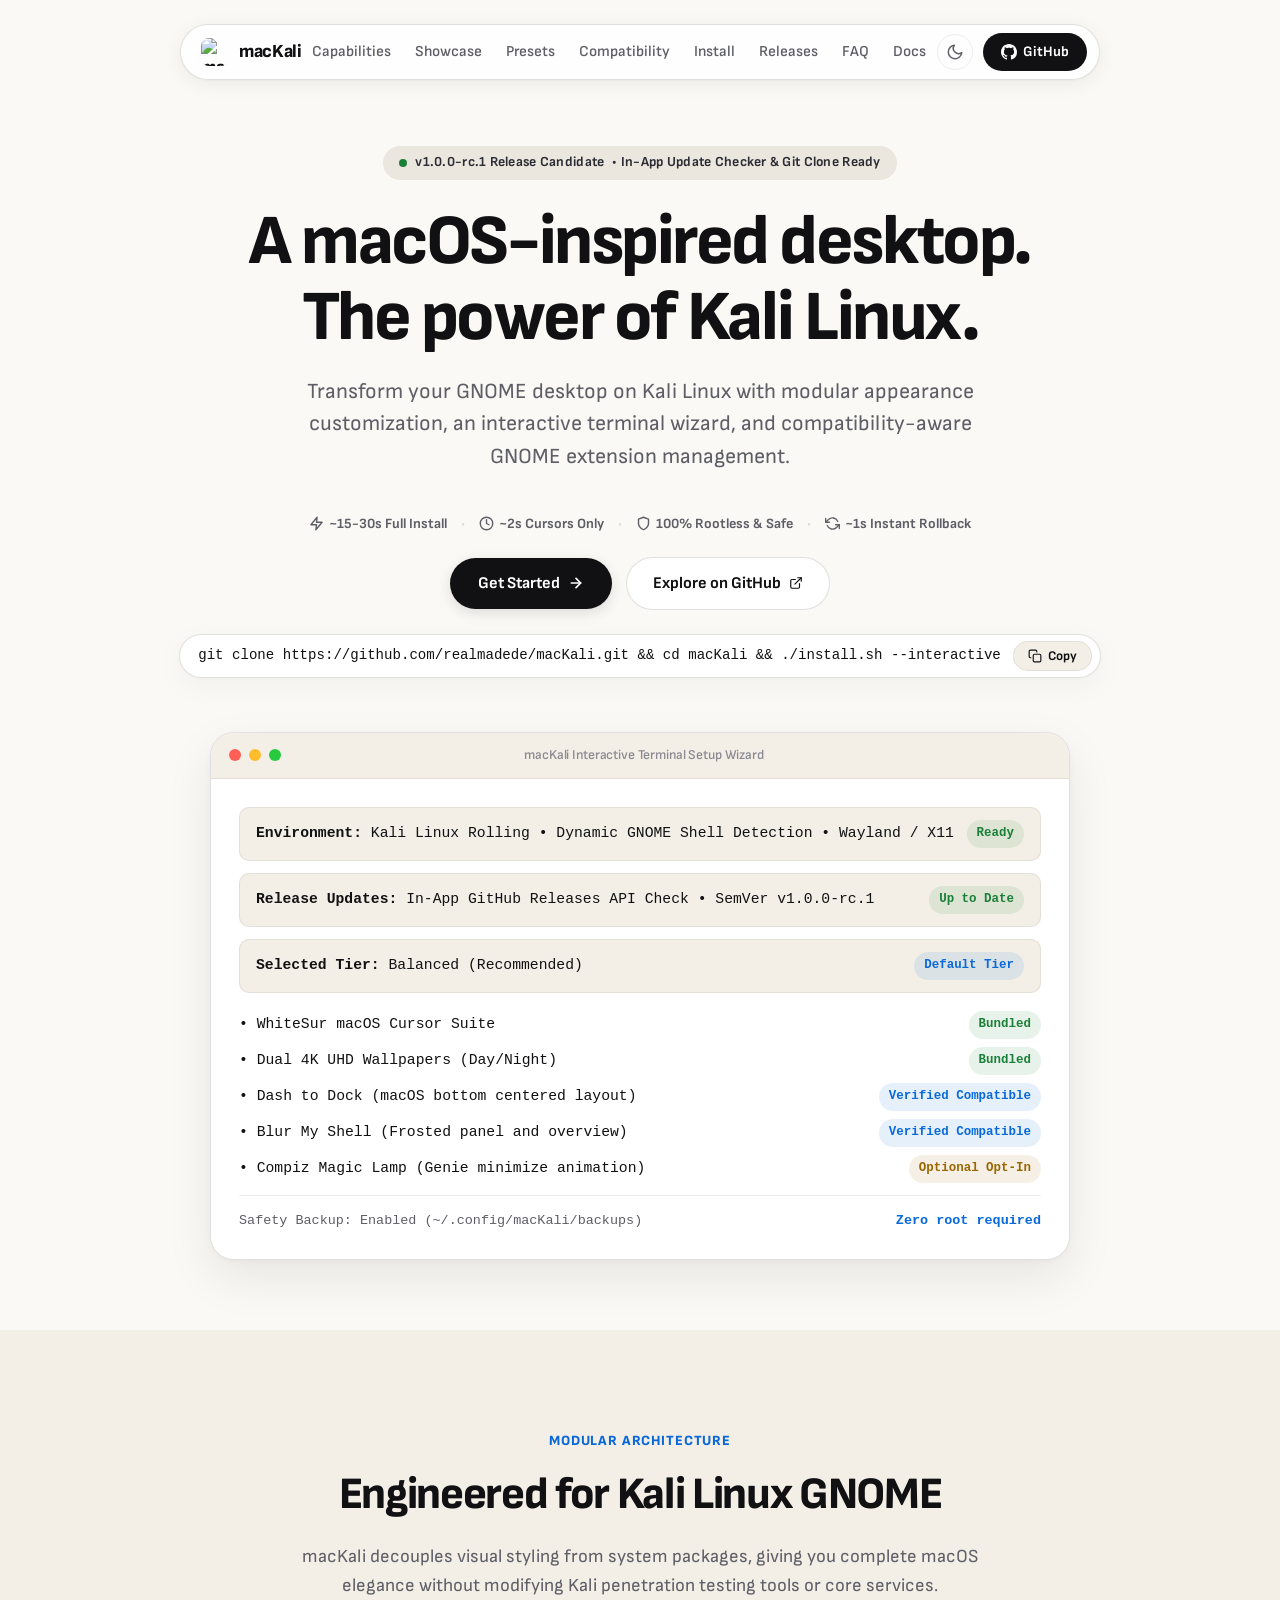
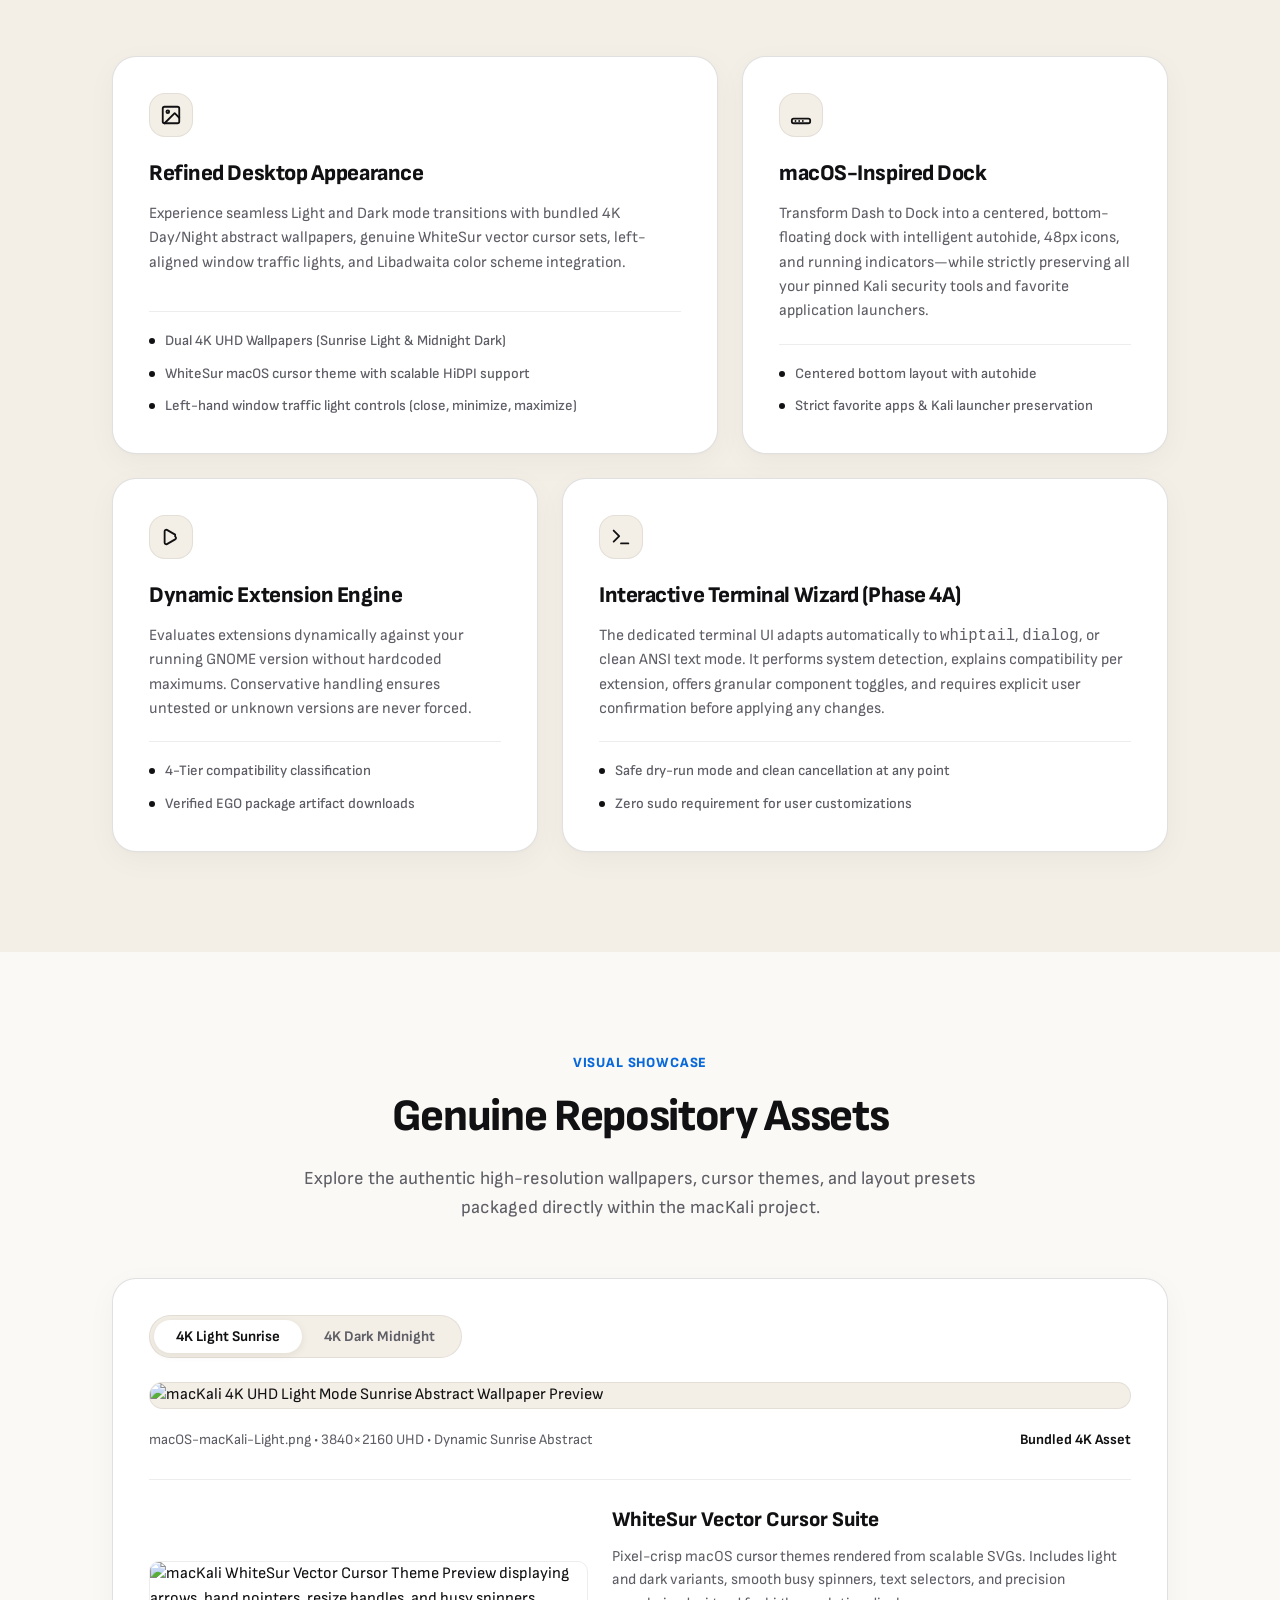
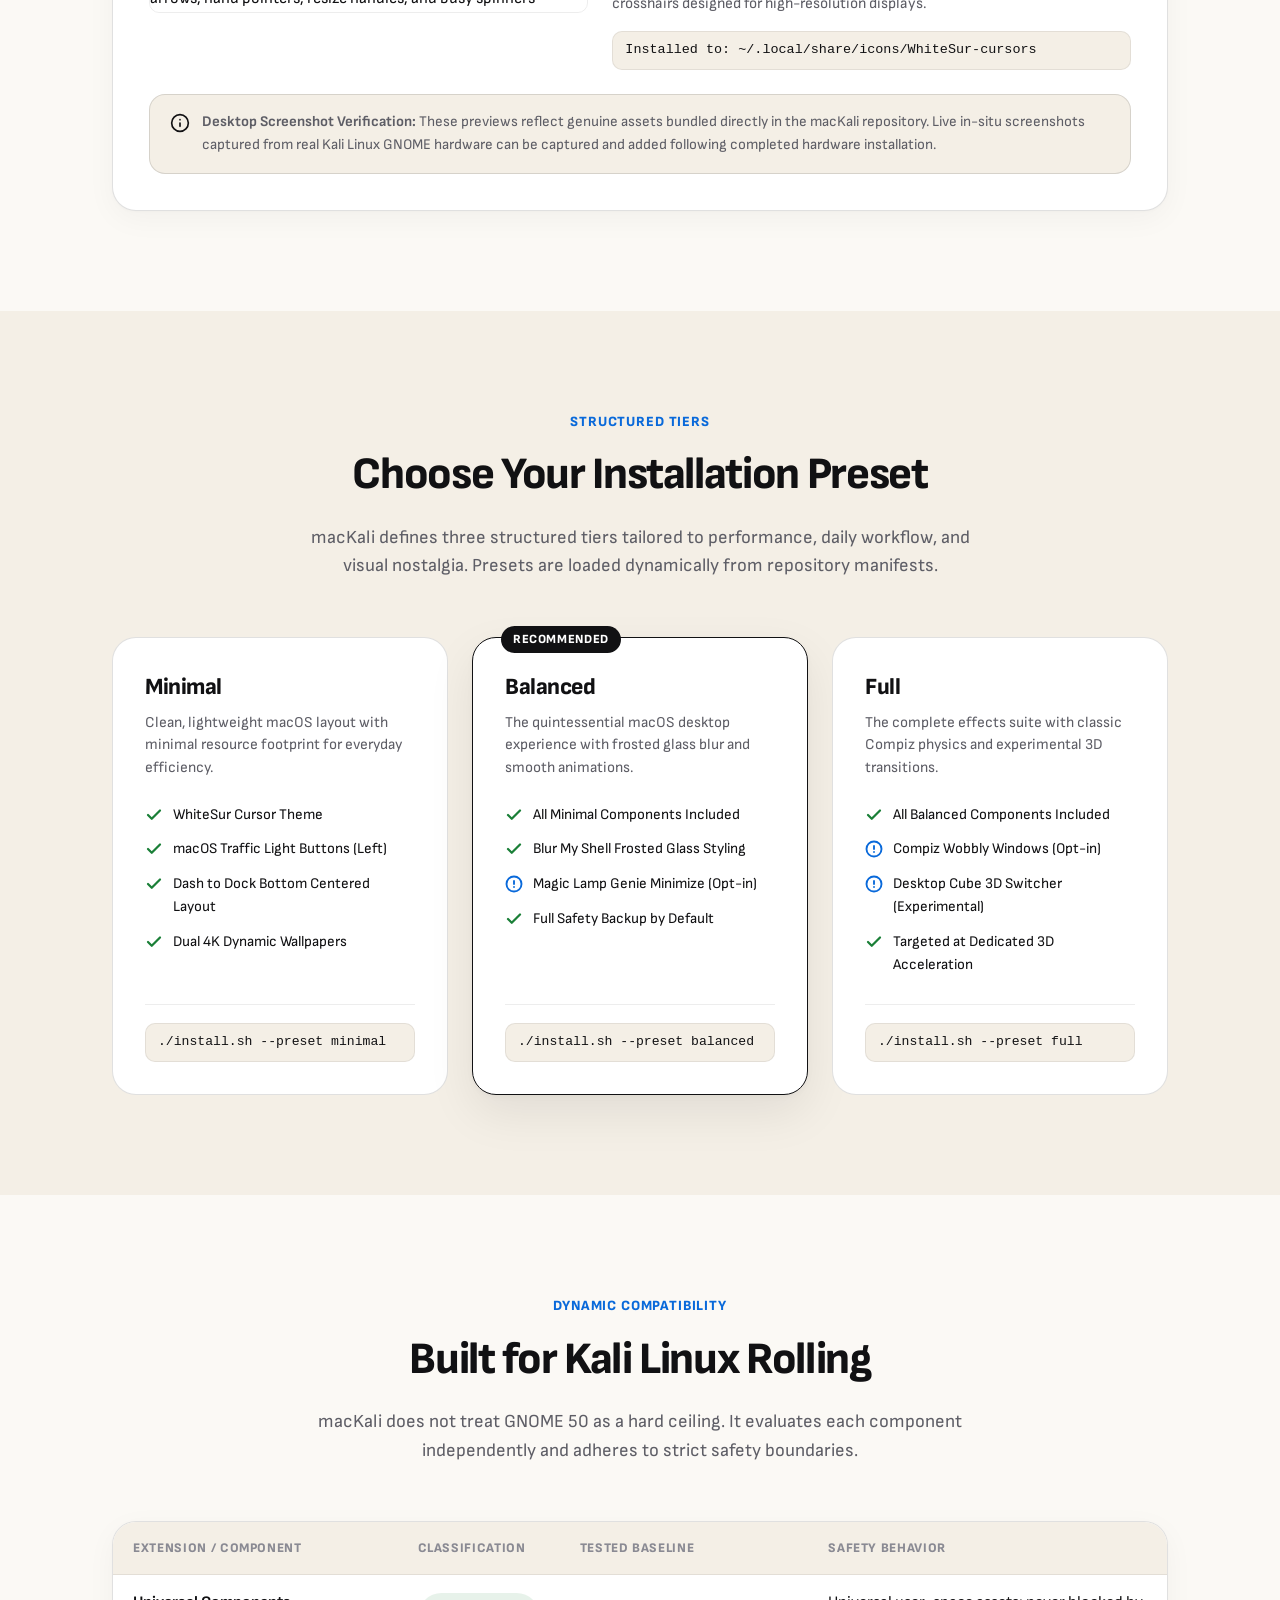
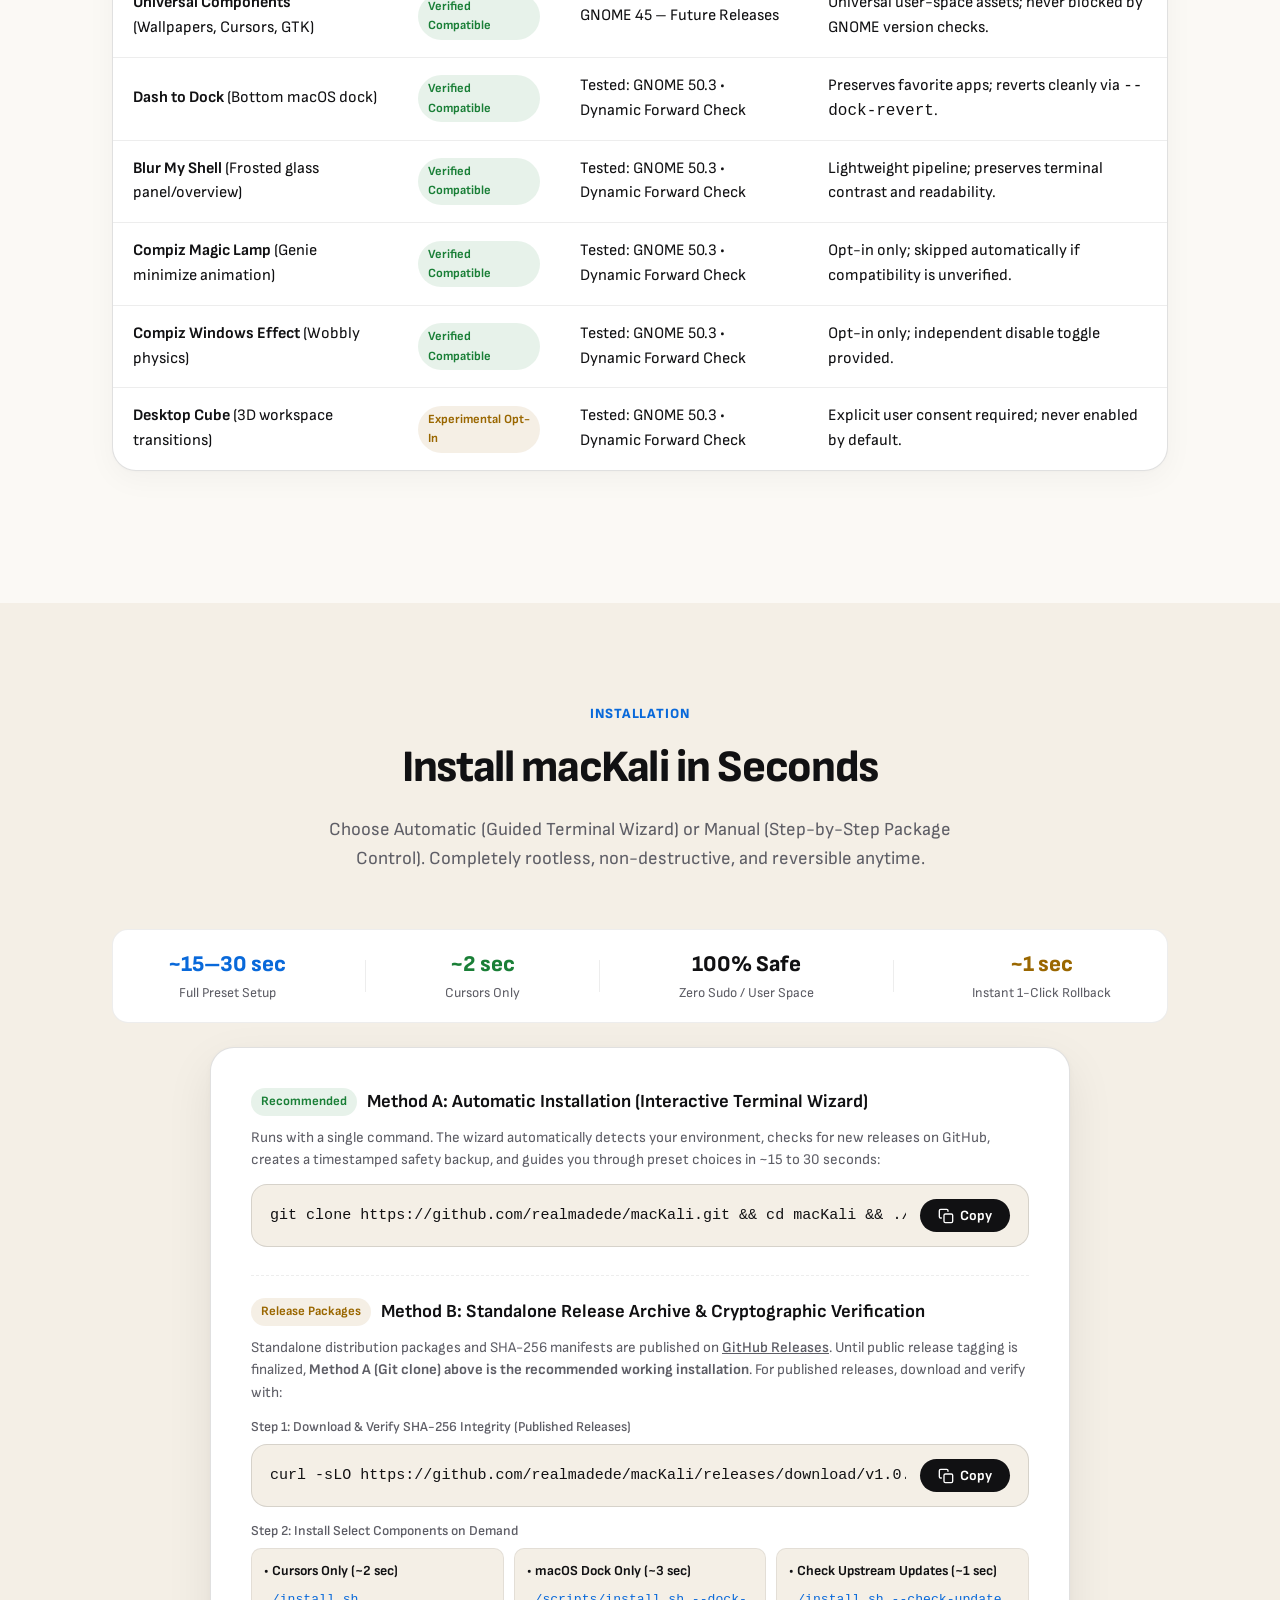
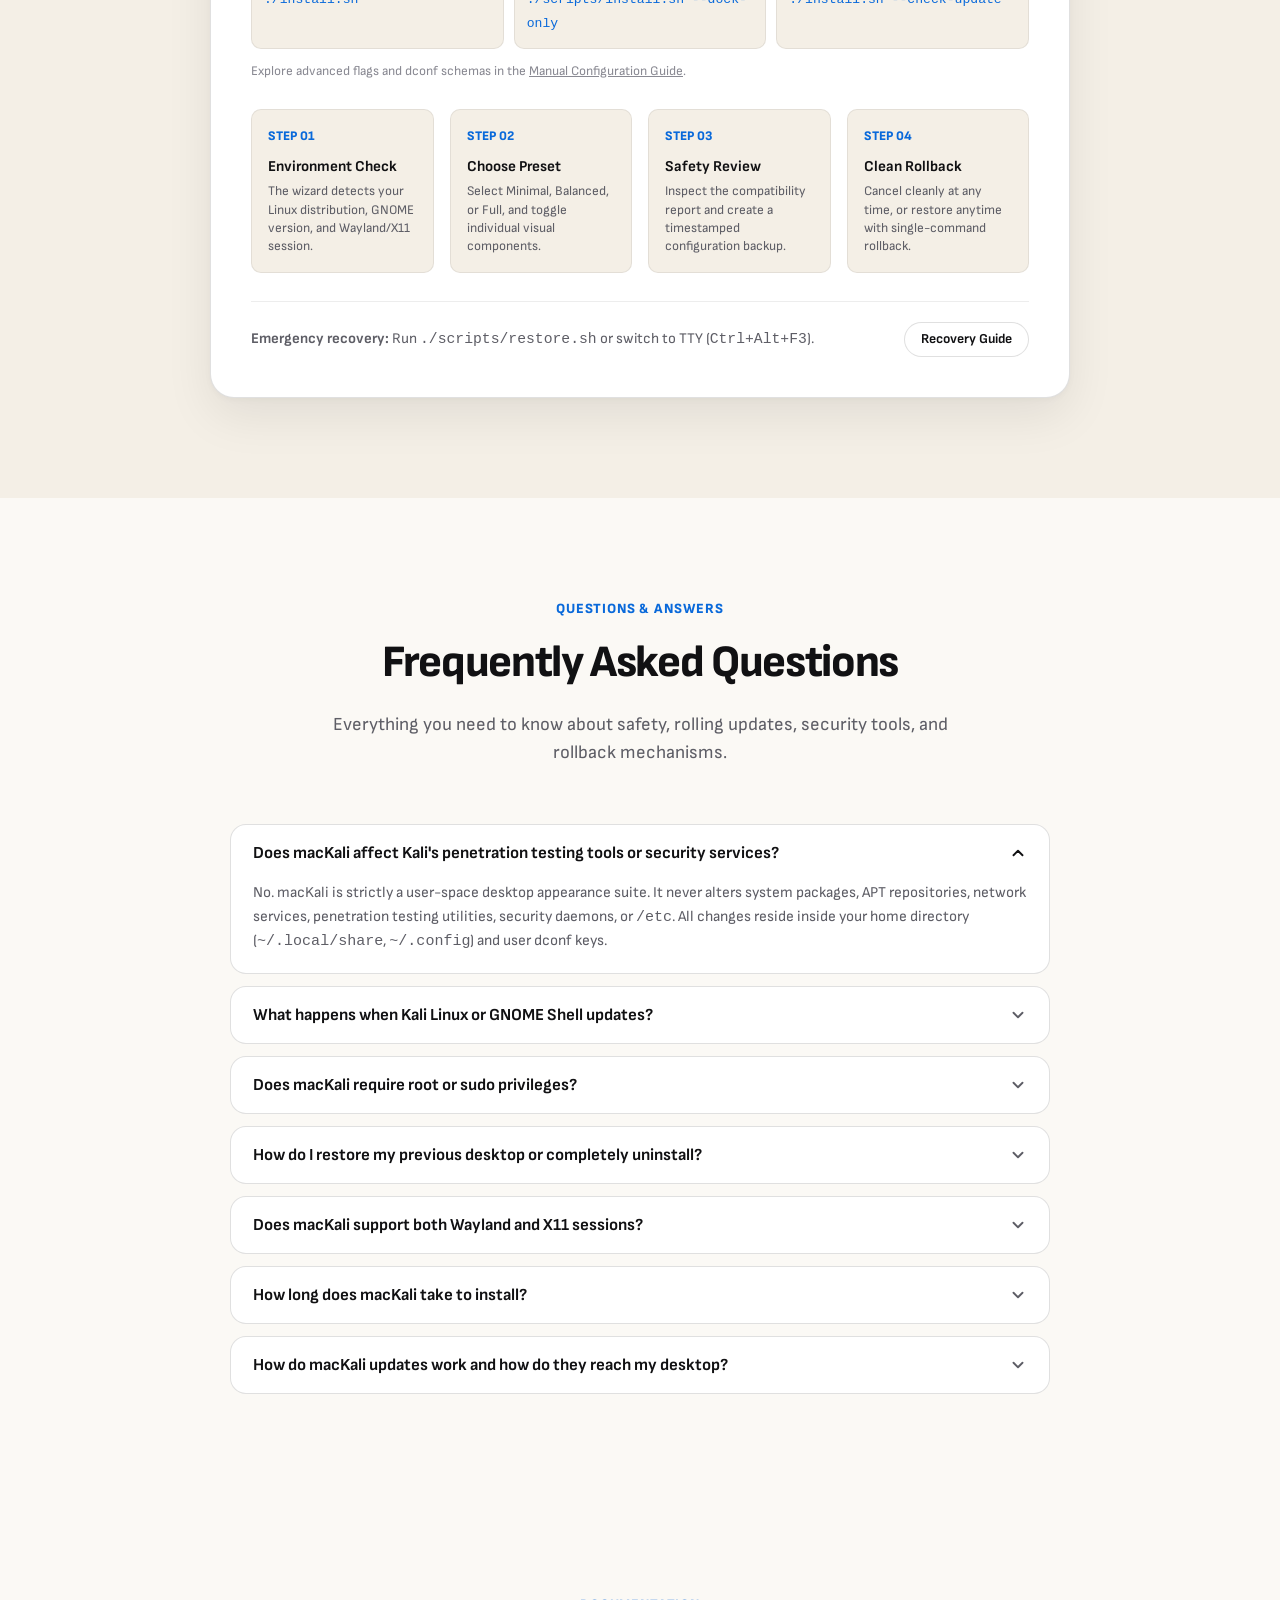
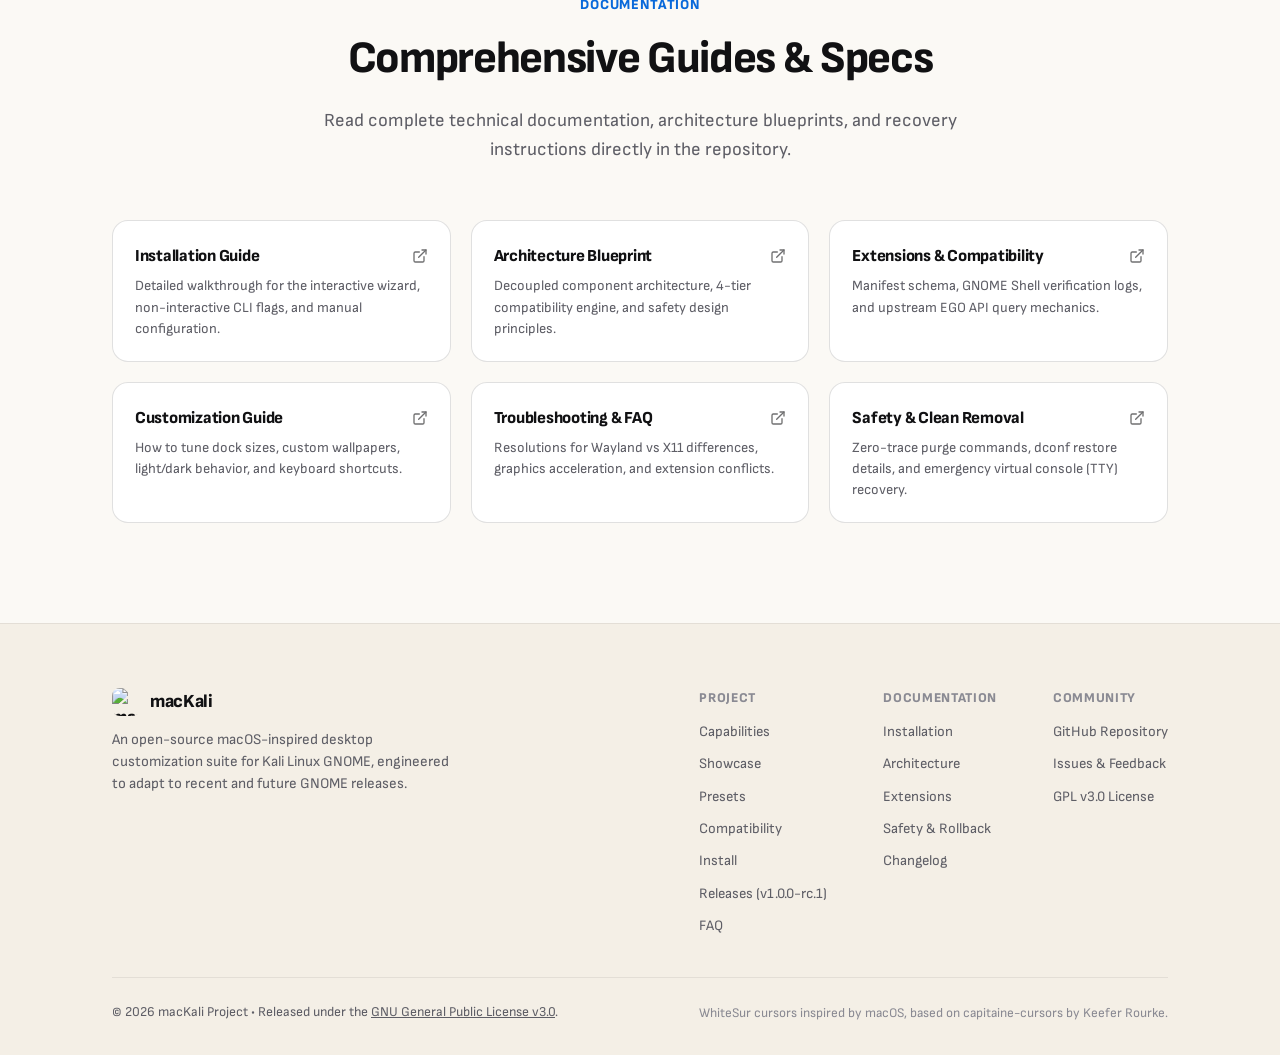
==== commit c74102f5: "feat(website): implement macOS-style system preloader and theme initializer" ====
--- a/website/index.html
+++ b/website/index.html
@@ -31,9 +31,37 @@
 
   <!-- Favicon & Stylesheet -->
   <link rel="icon" type="image/svg+xml" href="favicon.svg">
-  <link rel="stylesheet" href="styles.css?v=20261016c">
+  <link rel="stylesheet" href="styles.css?v=20261016d">
+
+  <!-- Immediate Theme Initializer (prevents theme flash on preloader) -->
+  <script>
+    (function () {
+      try {
+        var saved = localStorage.getItem('mackali-theme');
+        if (saved === 'dark') {
+          document.documentElement.setAttribute('data-theme', 'dark');
+        } else if (saved === 'light') {
+          document.documentElement.setAttribute('data-theme', 'light');
+        }
+      } catch (e) {}
+    })();
+  </script>
 </head>
 <body>
+  <!-- macOS-Inspired System Preloader / Loading Screen -->
+  <div id="system-preloader" class="system-preloader" aria-hidden="true" role="status" aria-label="Loading macKali portal">
+    <div class="preloader-content">
+      <div class="preloader-logo-wrap">
+        <img src="favicon.svg" alt="macKali Logo" class="preloader-logo" width="64" height="64">
+        <div class="preloader-glow"></div>
+      </div>
+      <div class="preloader-bar-wrap" aria-hidden="true">
+        <div id="preloader-progress-bar" class="preloader-bar"></div>
+      </div>
+      <div class="preloader-status-text" id="preloader-status">Loading macKali…</div>
+    </div>
+  </div>
+
   <!-- Accessibility Skip Link -->
   <a href="#main-content" class="skip-link">Skip to main content</a>
   <div id="a11y-live-region" aria-live="polite" style="position: absolute; left: -9999px; width: 1px; height: 1px; overflow: hidden;"></div>
--- a/website/styles.css
+++ b/website/styles.css
@@ -1248,3 +1248,155 @@
     gap: 24px;
   }
 }
+
+/* ==============================================================================
+   macOS-Inspired System Preloader / Loading Screen
+   ============================================================================== */
+.system-preloader {
+  position: fixed;
+  inset: 0;
+  z-index: 999999;
+  background-color: var(--bg-primary, #fbf9f5);
+  display: flex;
+  align-items: center;
+  justify-content: center;
+  opacity: 1;
+  visibility: visible;
+  transition: opacity 0.5s cubic-bezier(0.16, 1, 0.3, 1),
+              visibility 0.5s cubic-bezier(0.16, 1, 0.3, 1),
+              transform 0.5s cubic-bezier(0.16, 1, 0.3, 1);
+  will-change: opacity, transform, visibility;
+  user-select: none;
+  pointer-events: all;
+}
+
+[data-theme="dark"] .system-preloader {
+  background-color: #0c0d12;
+}
+
+.system-preloader.loaded {
+  opacity: 0;
+  visibility: hidden;
+  pointer-events: none;
+  transform: scale(1.02);
+}
+
+.preloader-content {
+  display: flex;
+  flex-direction: column;
+  align-items: center;
+  justify-content: center;
+  text-align: center;
+  gap: 22px;
+  animation: preloader-fade-in 0.4s ease-out;
+}
+
+.preloader-logo-wrap {
+  position: relative;
+  display: flex;
+  align-items: center;
+  justify-content: center;
+}
+
+.preloader-logo {
+  position: relative;
+  z-index: 2;
+  filter: drop-shadow(0 8px 24px rgba(0, 0, 0, 0.12));
+  animation: preloader-pulse 2.2s infinite ease-in-out;
+}
+
+[data-theme="dark"] .preloader-logo {
+  filter: drop-shadow(0 10px 30px rgba(0, 122, 255, 0.25));
+}
+
+.preloader-glow {
+  position: absolute;
+  width: 90px;
+  height: 90px;
+  border-radius: 50%;
+  background: radial-gradient(circle, rgba(0, 113, 227, 0.22) 0%, rgba(0, 113, 227, 0) 70%);
+  z-index: 1;
+  pointer-events: none;
+  animation: preloader-glow-pulse 2.2s infinite ease-in-out;
+}
+
+.preloader-bar-wrap {
+  width: 180px;
+  height: 5px;
+  background-color: rgba(120, 120, 128, 0.16);
+  border-radius: 999px;
+  overflow: hidden;
+  position: relative;
+  box-shadow: inset 0 1px 2px rgba(0, 0, 0, 0.06);
+}
+
+[data-theme="dark"] .preloader-bar-wrap {
+  background-color: rgba(255, 255, 255, 0.12);
+  box-shadow: inset 0 1px 2px rgba(0, 0, 0, 0.4);
+}
+
+.preloader-bar {
+  height: 100%;
+  width: 35%;
+  background: linear-gradient(90deg, #0071e3, #38bdf8);
+  border-radius: 999px;
+  animation: preloader-indeterminate 1.4s infinite ease-in-out;
+  box-shadow: 0 0 10px rgba(0, 113, 227, 0.45);
+}
+
+.preloader-status-text {
+  font-family: 'Sofia Sans', -apple-system, BlinkMacSystemFont, sans-serif;
+  font-size: 0.85rem;
+  font-weight: 500;
+  letter-spacing: 0.02em;
+  color: var(--text-tertiary, #6e6e73);
+  transition: opacity 0.2s ease;
+}
+
+[data-theme="dark"] .preloader-status-text {
+  color: #86868b;
+}
+
+@keyframes preloader-fade-in {
+  from { opacity: 0; transform: translateY(6px); }
+  to { opacity: 1; transform: translateY(0); }
+}
+
+@keyframes preloader-pulse {
+  0%, 100% { transform: scale(1); opacity: 0.95; }
+  50% { transform: scale(1.04); opacity: 1; }
+}
+
+@keyframes preloader-glow-pulse {
+  0%, 100% { transform: scale(0.85); opacity: 0.4; }
+  50% { transform: scale(1.25); opacity: 0.85; }
+}
+
+@keyframes preloader-indeterminate {
+  0% {
+    transform: translateX(-100%);
+    width: 25%;
+  }
+  50% {
+    width: 65%;
+  }
+  100% {
+    transform: translateX(350%);
+    width: 25%;
+  }
+}
+
+@media (prefers-reduced-motion: reduce) {
+  .system-preloader,
+  .system-preloader.loaded,
+  .preloader-content,
+  .preloader-logo,
+  .preloader-glow,
+  .preloader-bar {
+    animation: none !important;
+    transition: none !important;
+  }
+  .system-preloader.loaded {
+    display: none !important;
+  }
+}
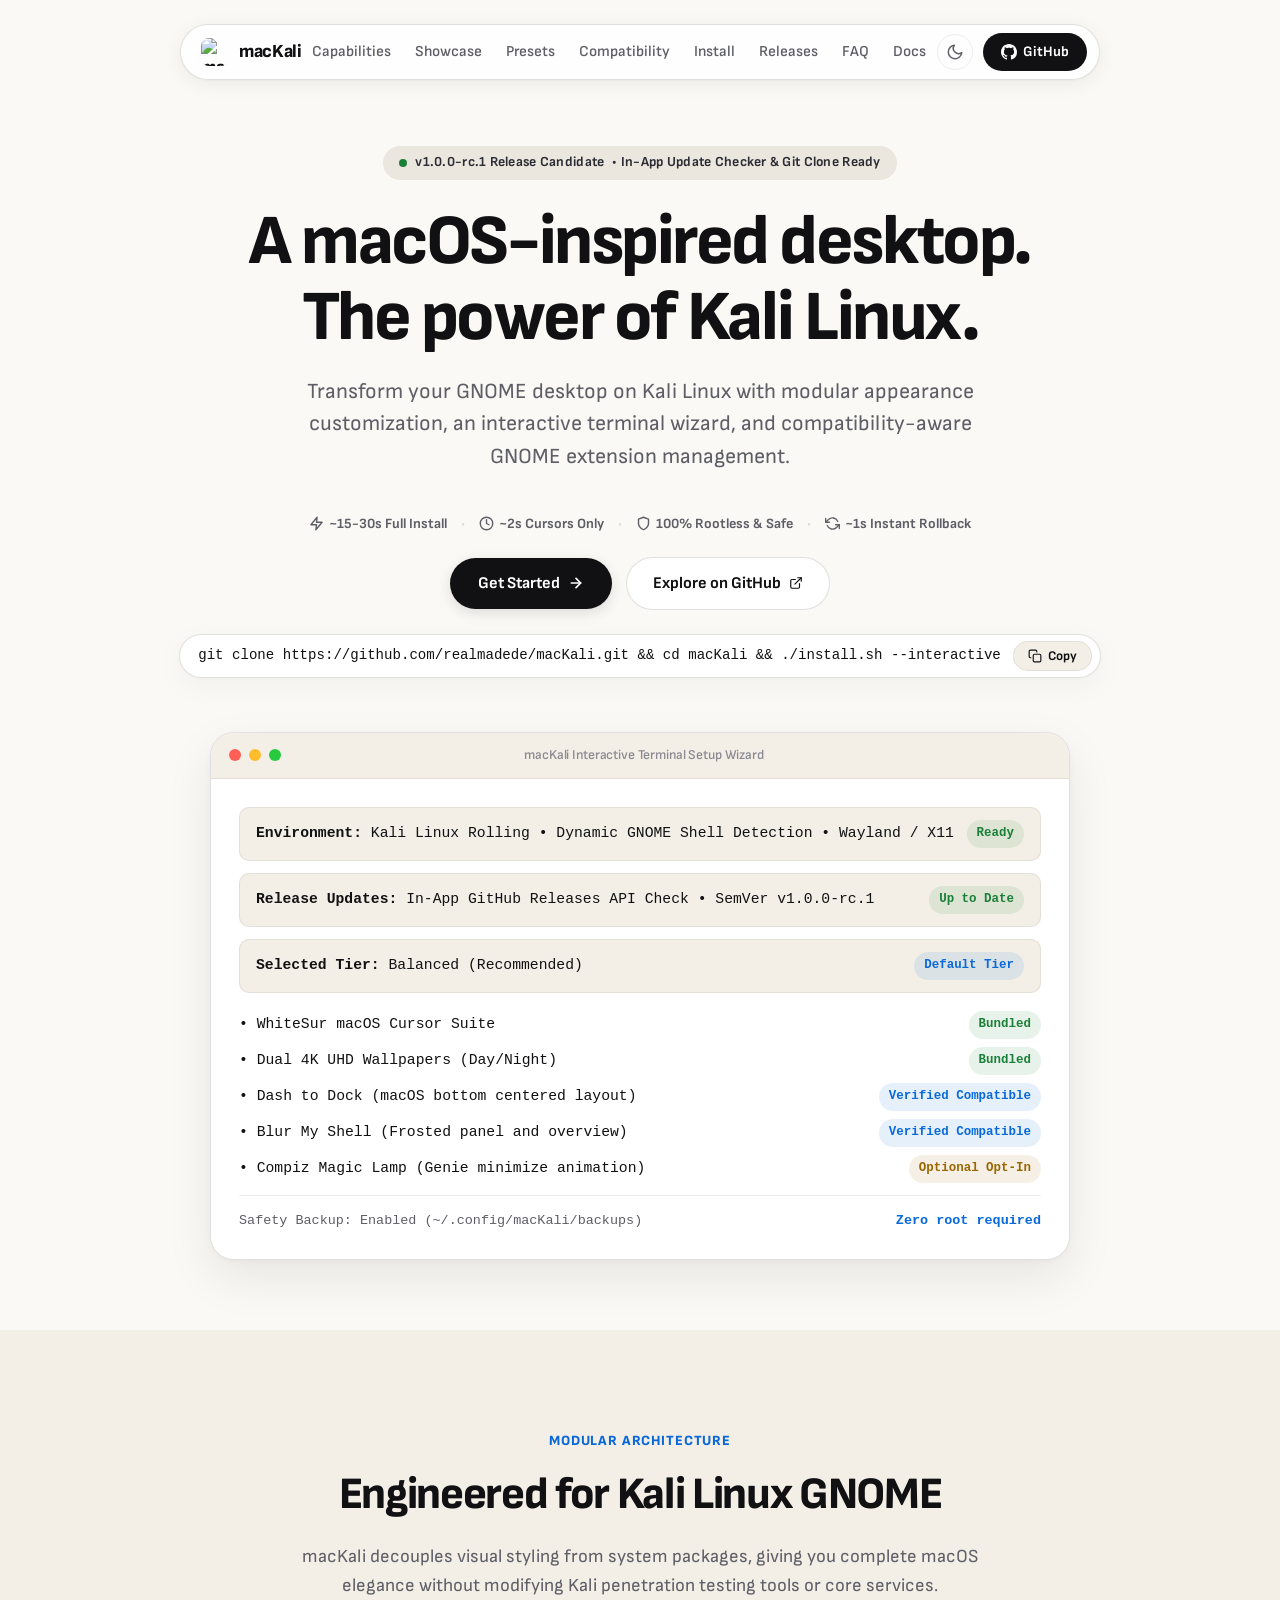
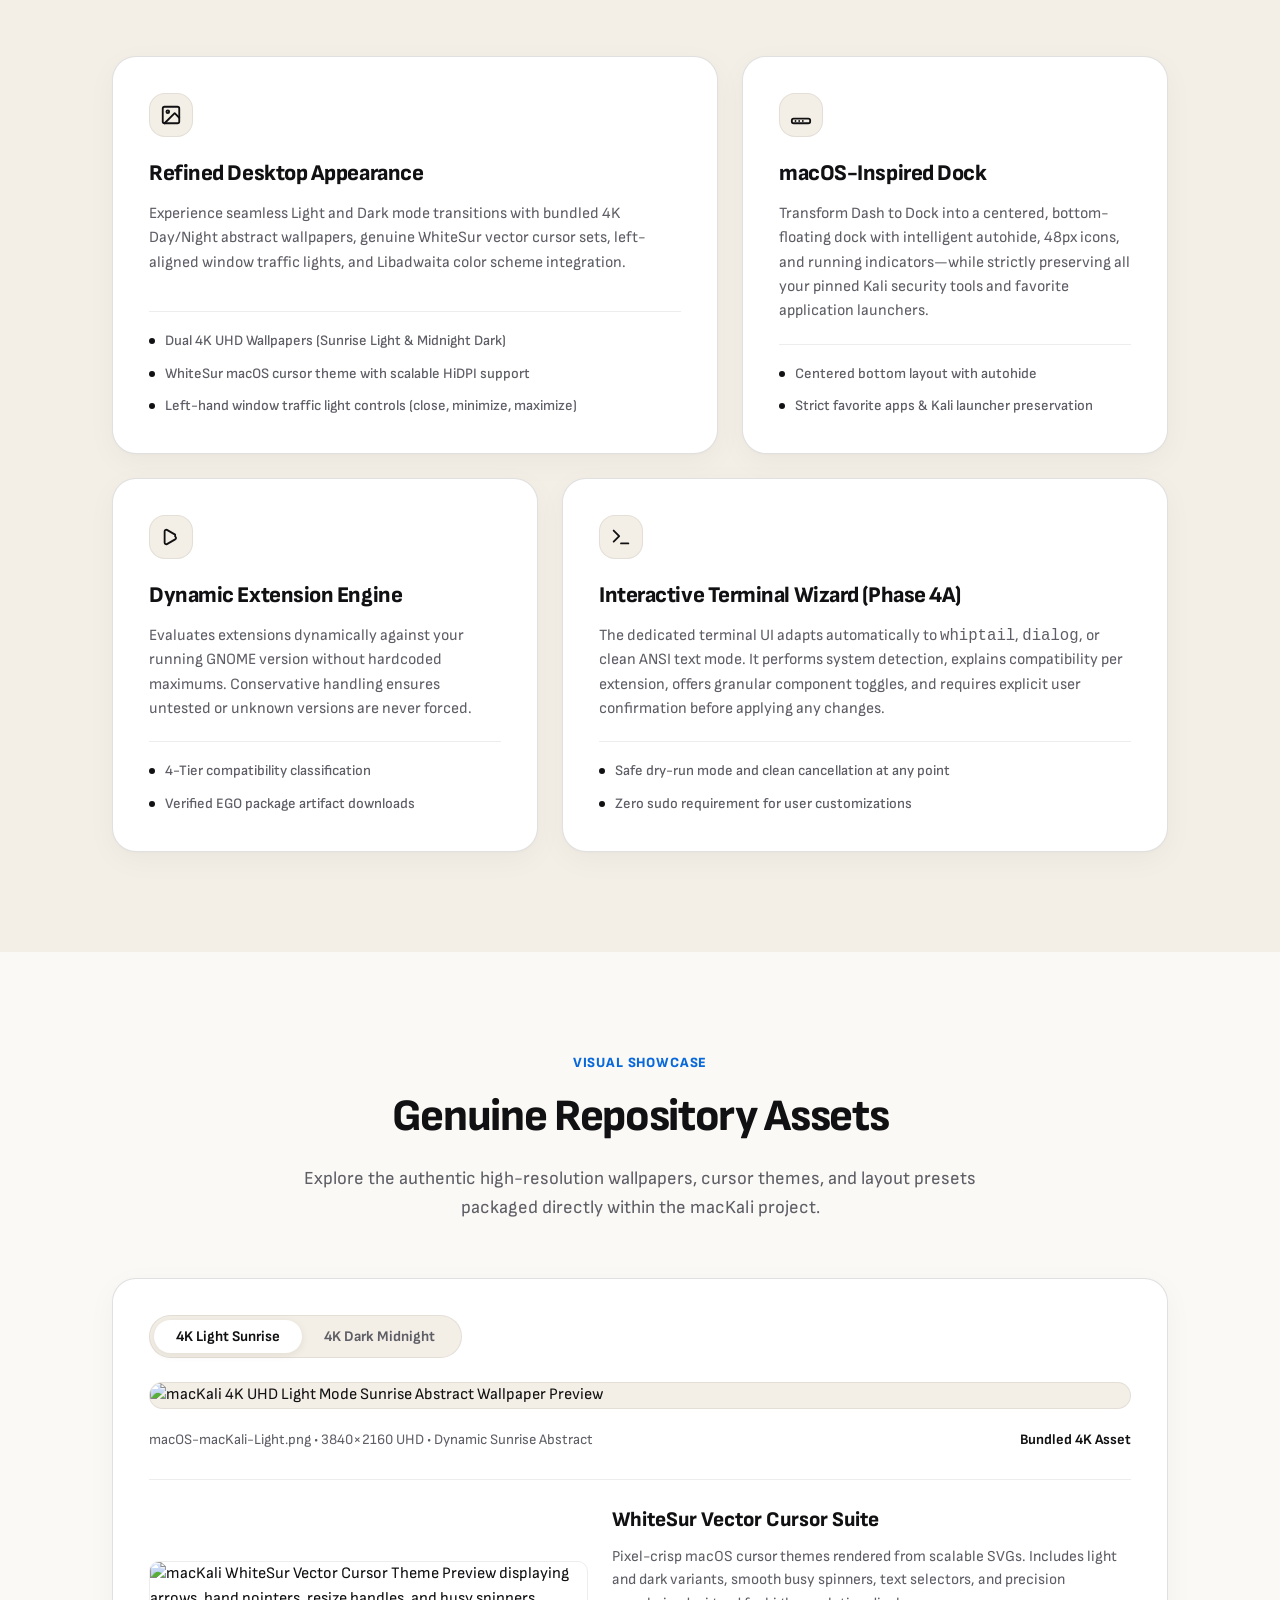
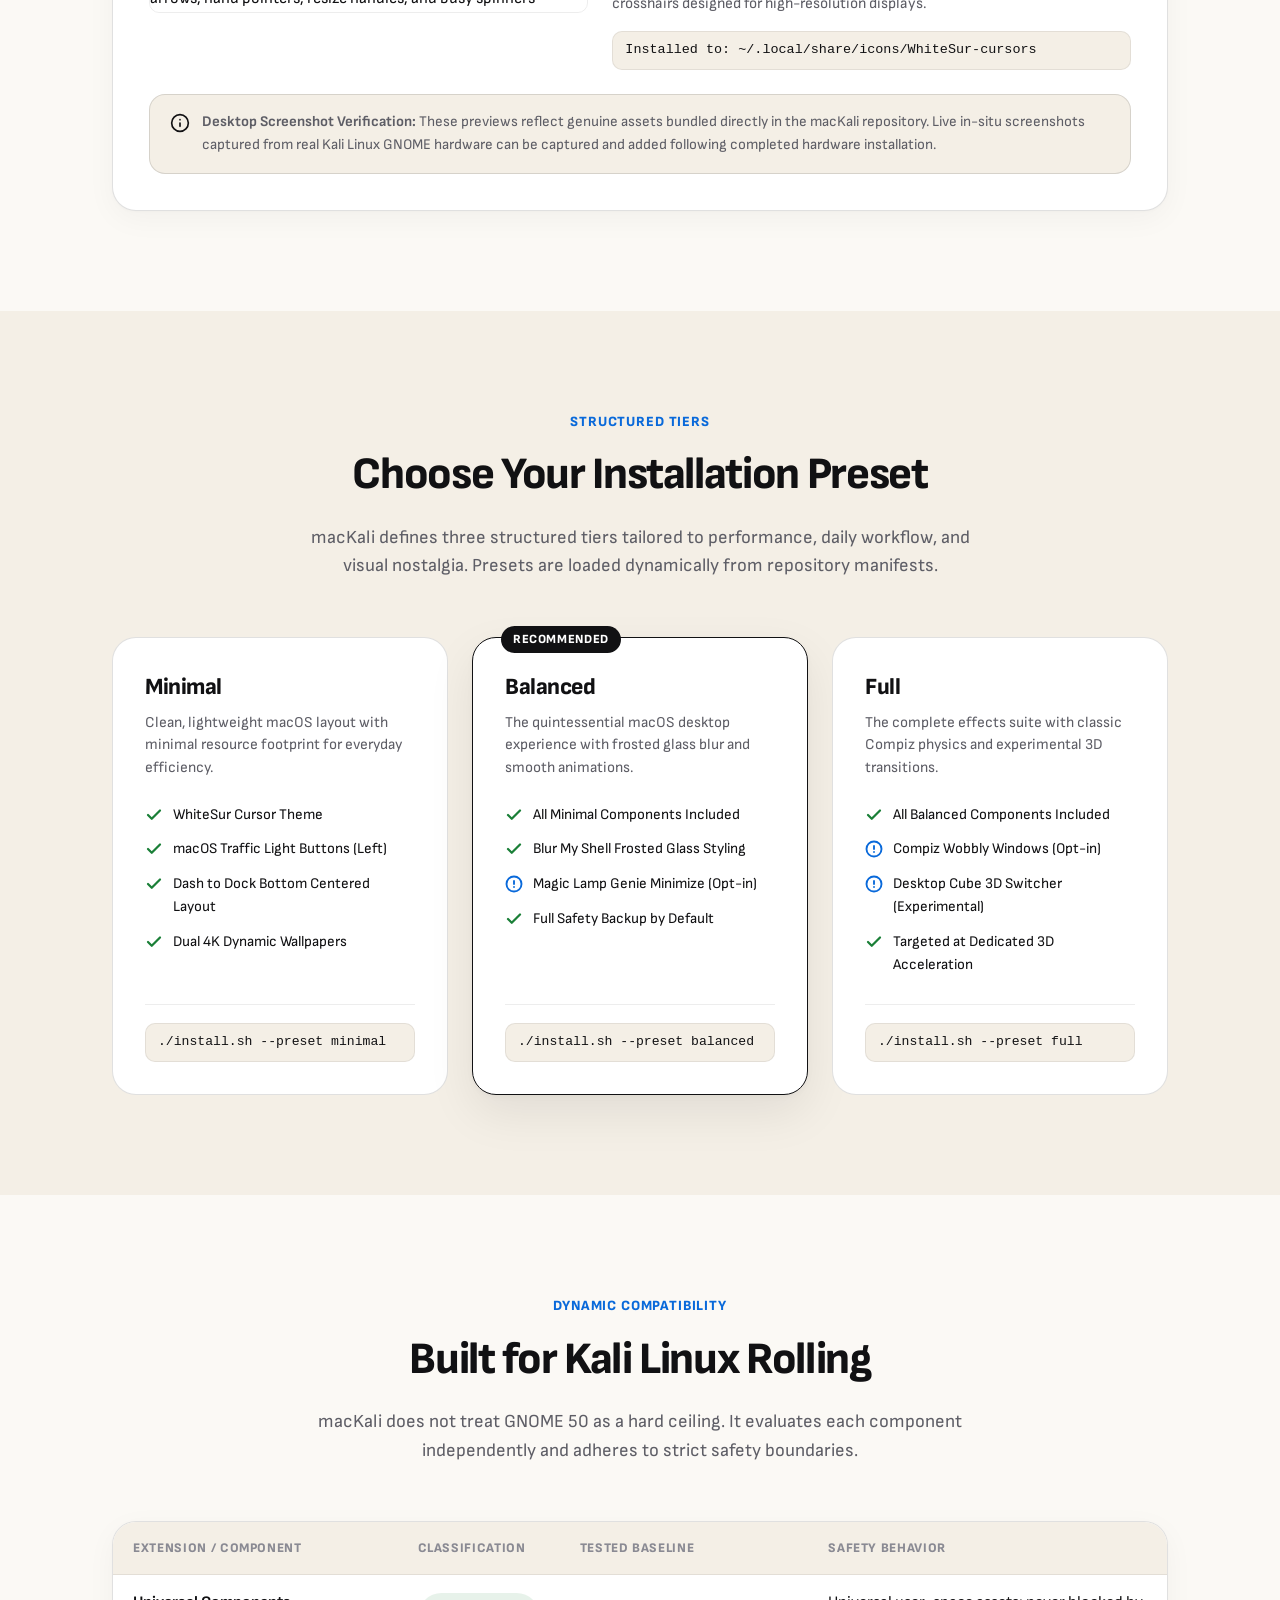
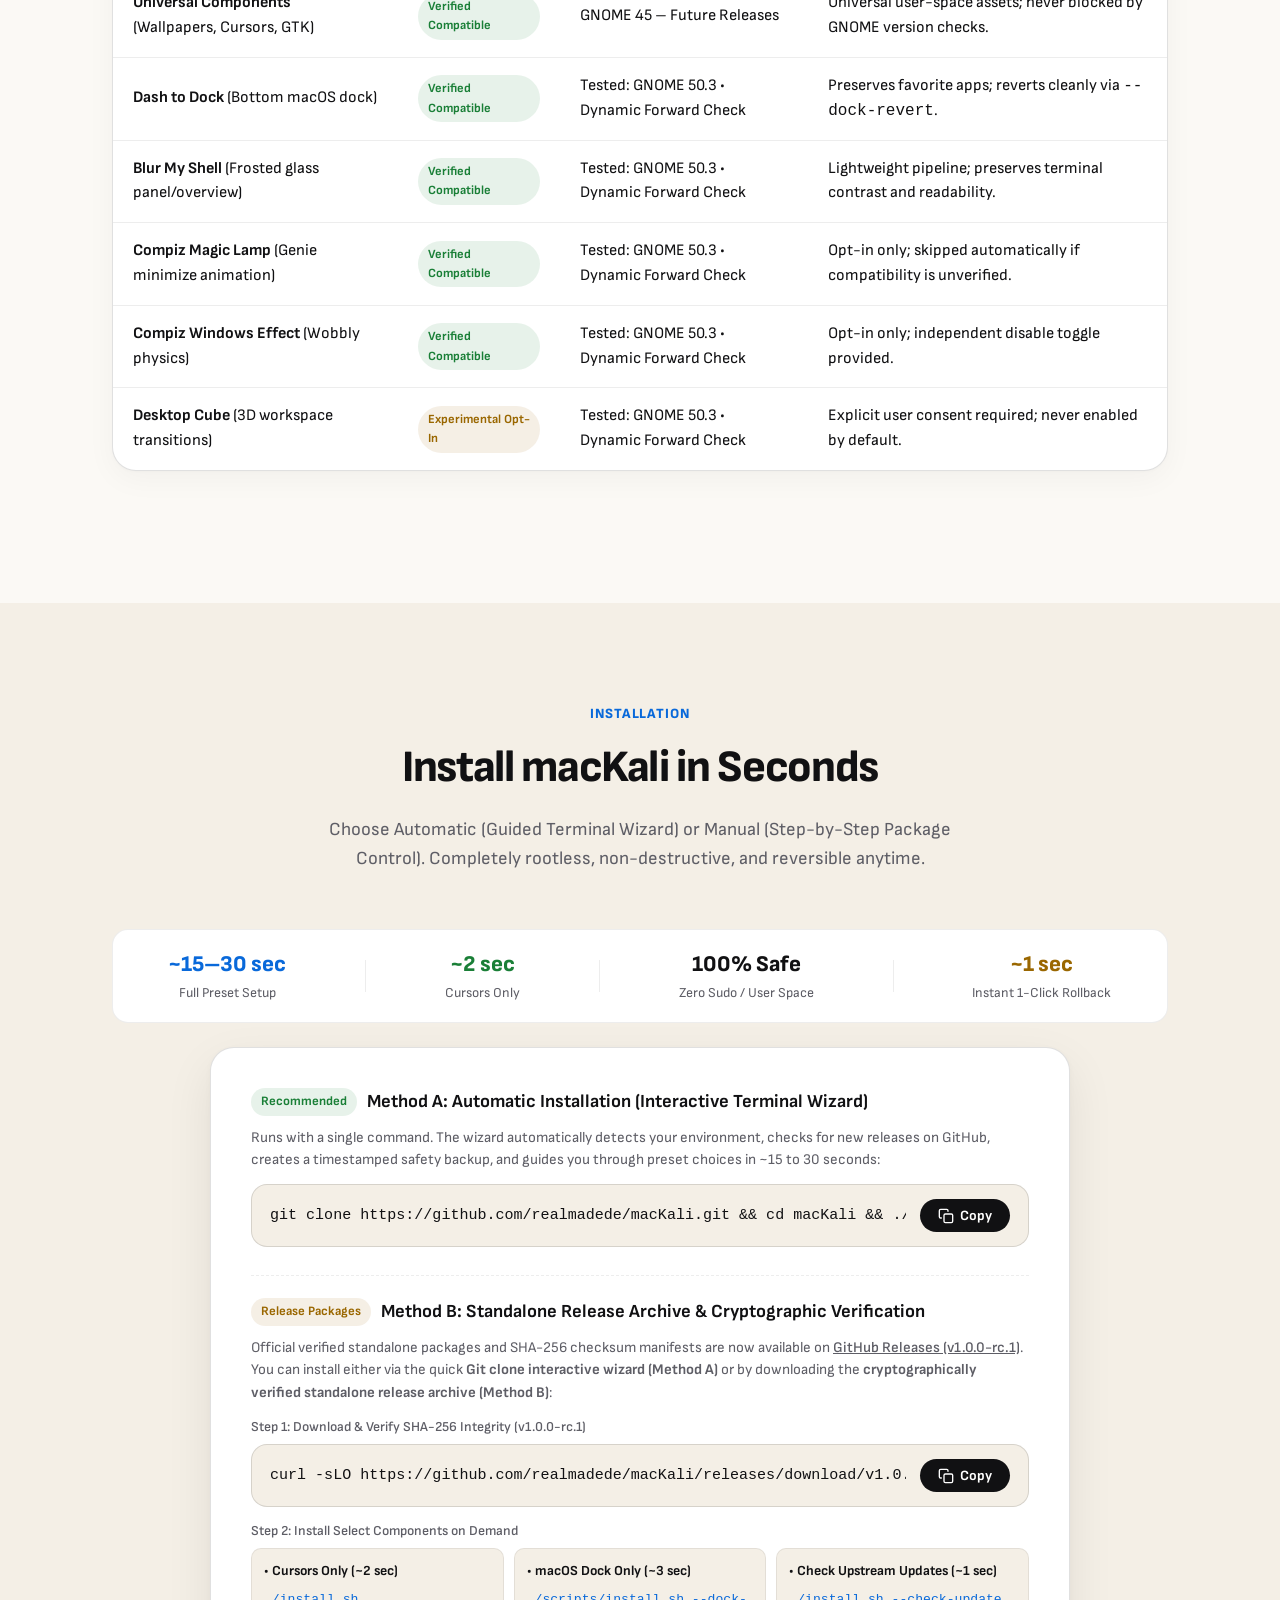
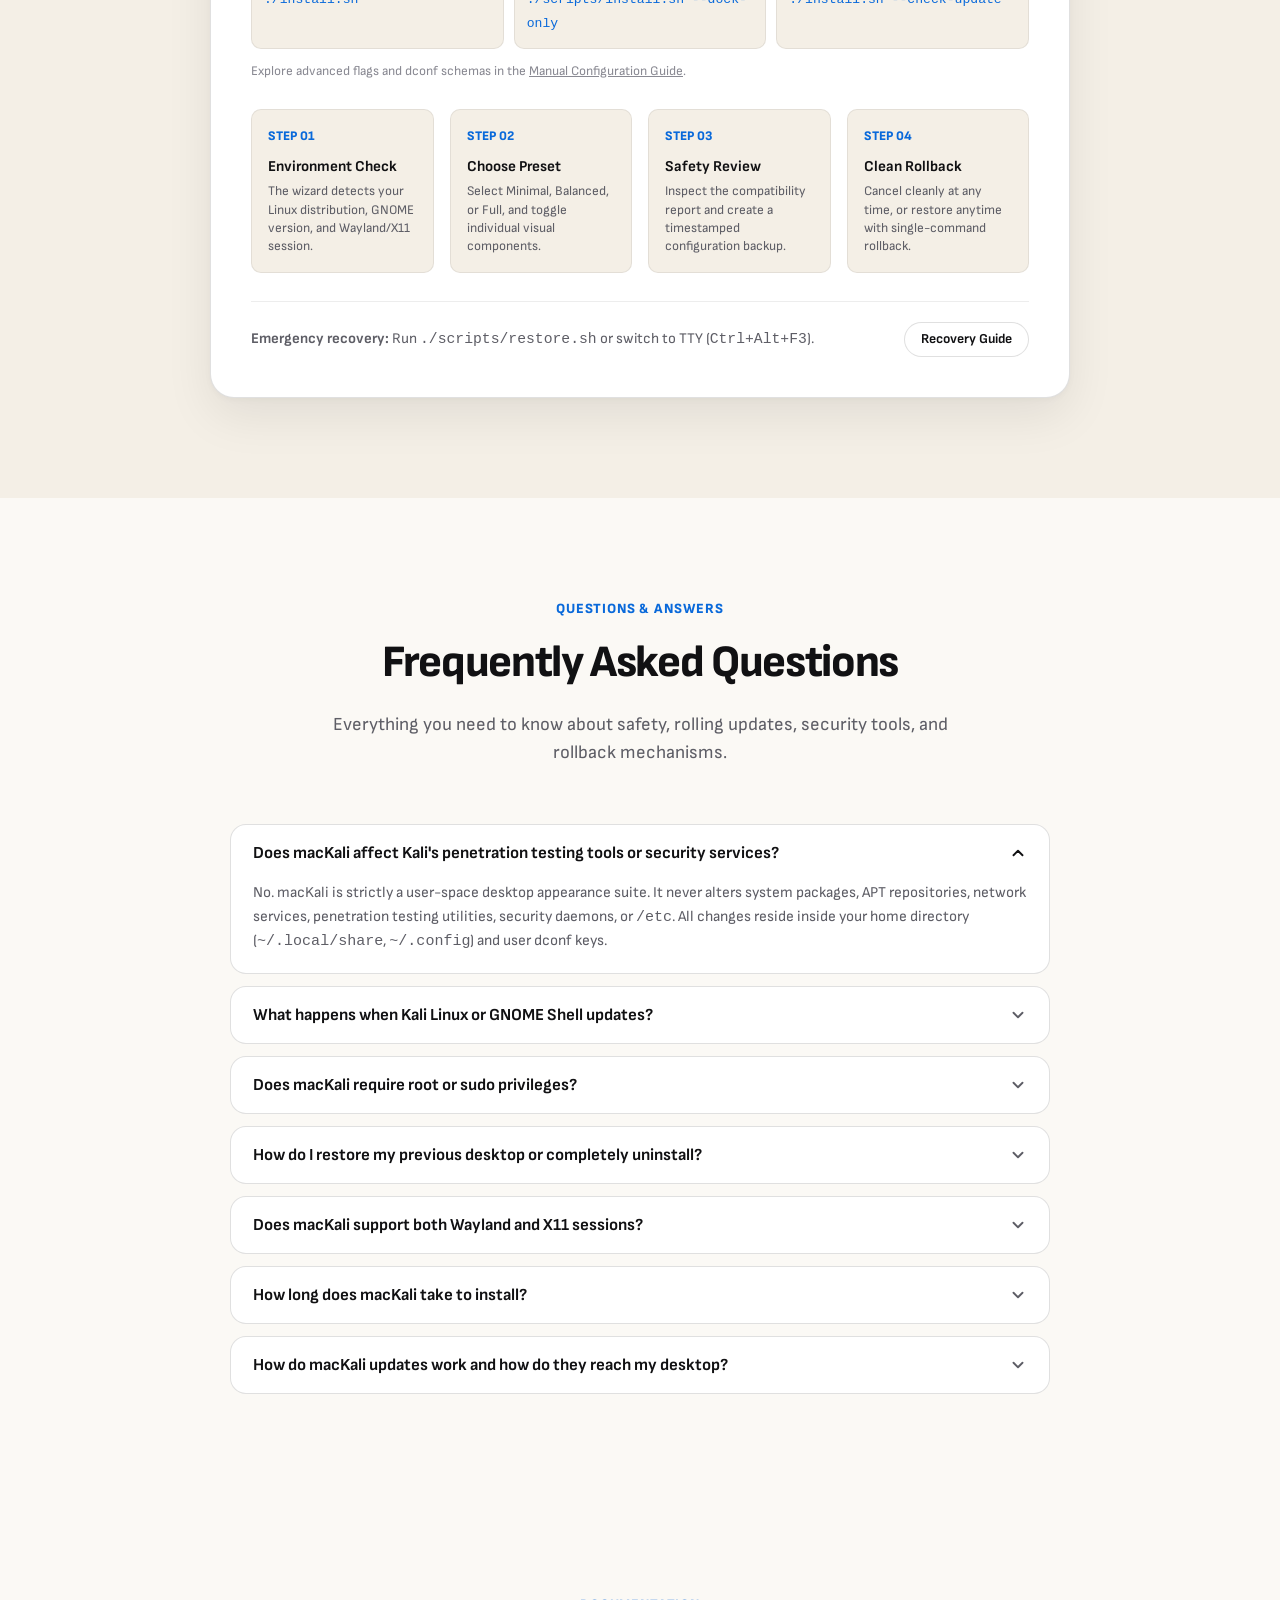
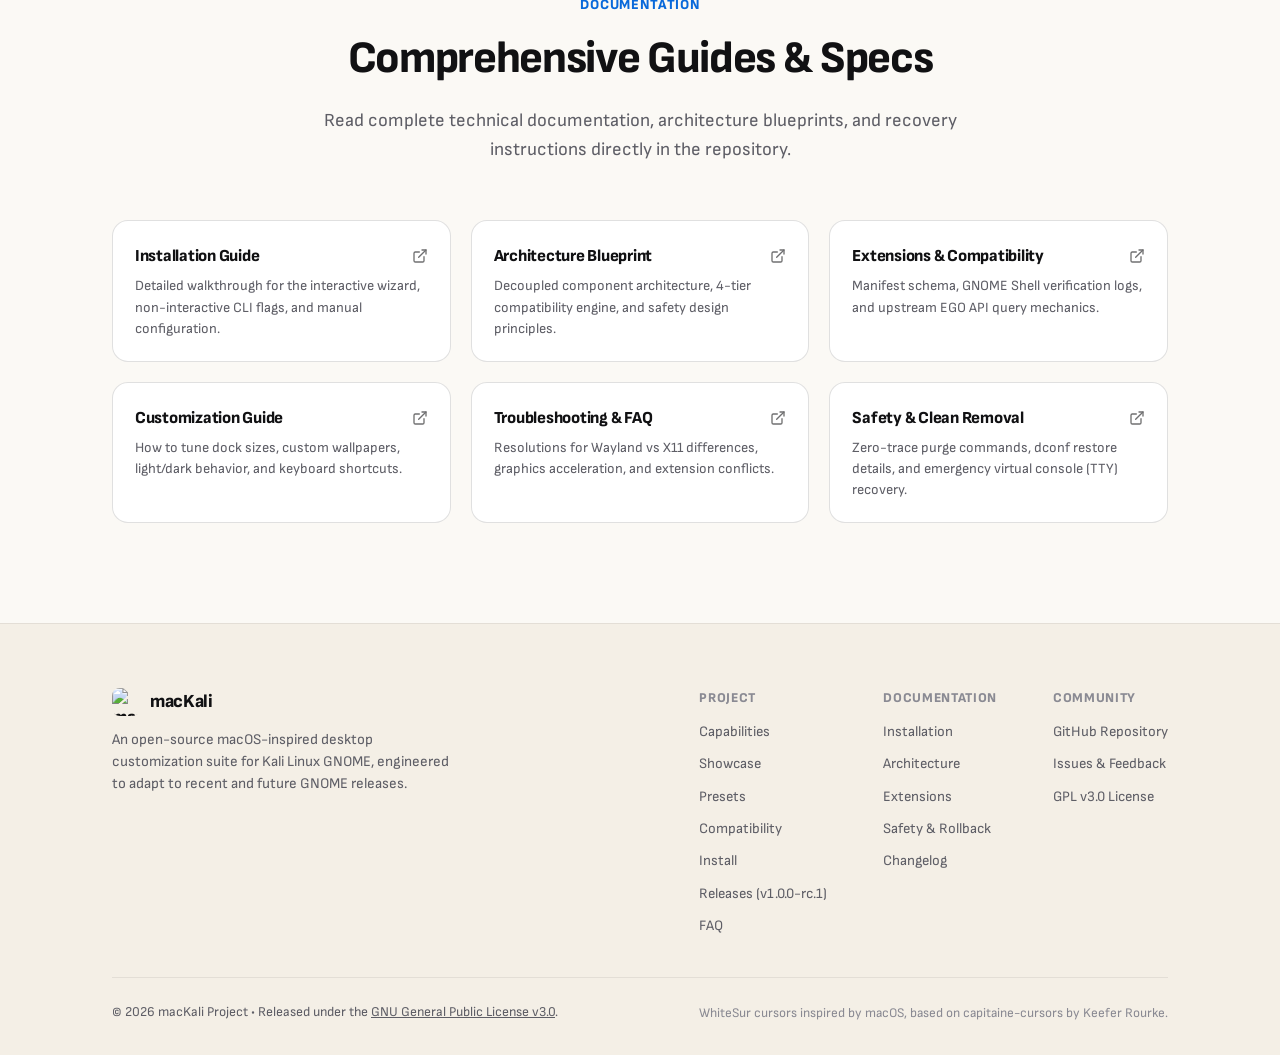
==== commit 1c42666f: "docs(website): reflect official public availability of v1.0.0-rc.1 release packages" ====
--- a/website/index.html
+++ b/website/index.html
@@ -579,10 +579,10 @@
               <h3 style="font-size: 1.15rem; font-weight: 700; color: var(--text-main);">Method B: Standalone Release Archive &amp; Cryptographic Verification</h3>
             </div>
             <p style="font-size: 0.92rem; color: var(--text-muted); margin-bottom: 12px; line-height: 1.55;">
-              Standalone distribution packages and SHA-256 manifests are published on <a href="https://github.com/realmadede/macKali/releases" target="_blank" rel="noopener noreferrer" style="color: var(--accent); font-weight: 600; text-decoration: underline;">GitHub Releases</a>. Until public release tagging is finalized, <strong>Method A (Git clone) above is the recommended working installation</strong>. For published releases, download and verify with:
+              Official verified standalone packages and SHA-256 checksum manifests are now available on <a href="https://github.com/realmadede/macKali/releases/tag/v1.0.0-rc.1" target="_blank" rel="noopener noreferrer" style="color: var(--accent); font-weight: 600; text-decoration: underline;">GitHub Releases (v1.0.0-rc.1)</a>. You can install either via the quick <strong>Git clone interactive wizard (Method A)</strong> or by downloading the <strong>cryptographically verified standalone release archive (Method B)</strong>:
             </p>
             
-            <div style="font-size: 0.85rem; font-weight: 600; color: var(--text-muted); margin-bottom: 6px;">Step 1: Download &amp; Verify SHA-256 Integrity (Published Releases)</div>
+            <div style="font-size: 0.85rem; font-weight: 600; color: var(--text-muted); margin-bottom: 6px;">Step 1: Download &amp; Verify SHA-256 Integrity (v1.0.0-rc.1)</div>
             <div class="command-bar" style="margin-bottom: 14px;">
               <code id="install-manual-dl" class="command-text">curl -sLO https://github.com/realmadede/macKali/releases/download/v1.0.0-rc.1/macKali-v1.0.0-rc.1.tar.gz &amp;&amp; curl -sLO https://github.com/realmadede/macKali/releases/download/v1.0.0-rc.1/SHA256SUMS &amp;&amp; sha256sum -c SHA256SUMS &amp;&amp; tar -xzf macKali-v1.0.0-rc.1.tar.gz &amp;&amp; cd macKali-v1.0.0-rc.1</code>
               <button class="btn-copy copy-btn" data-target="install-manual-dl" aria-label="Copy manual download and verification command">
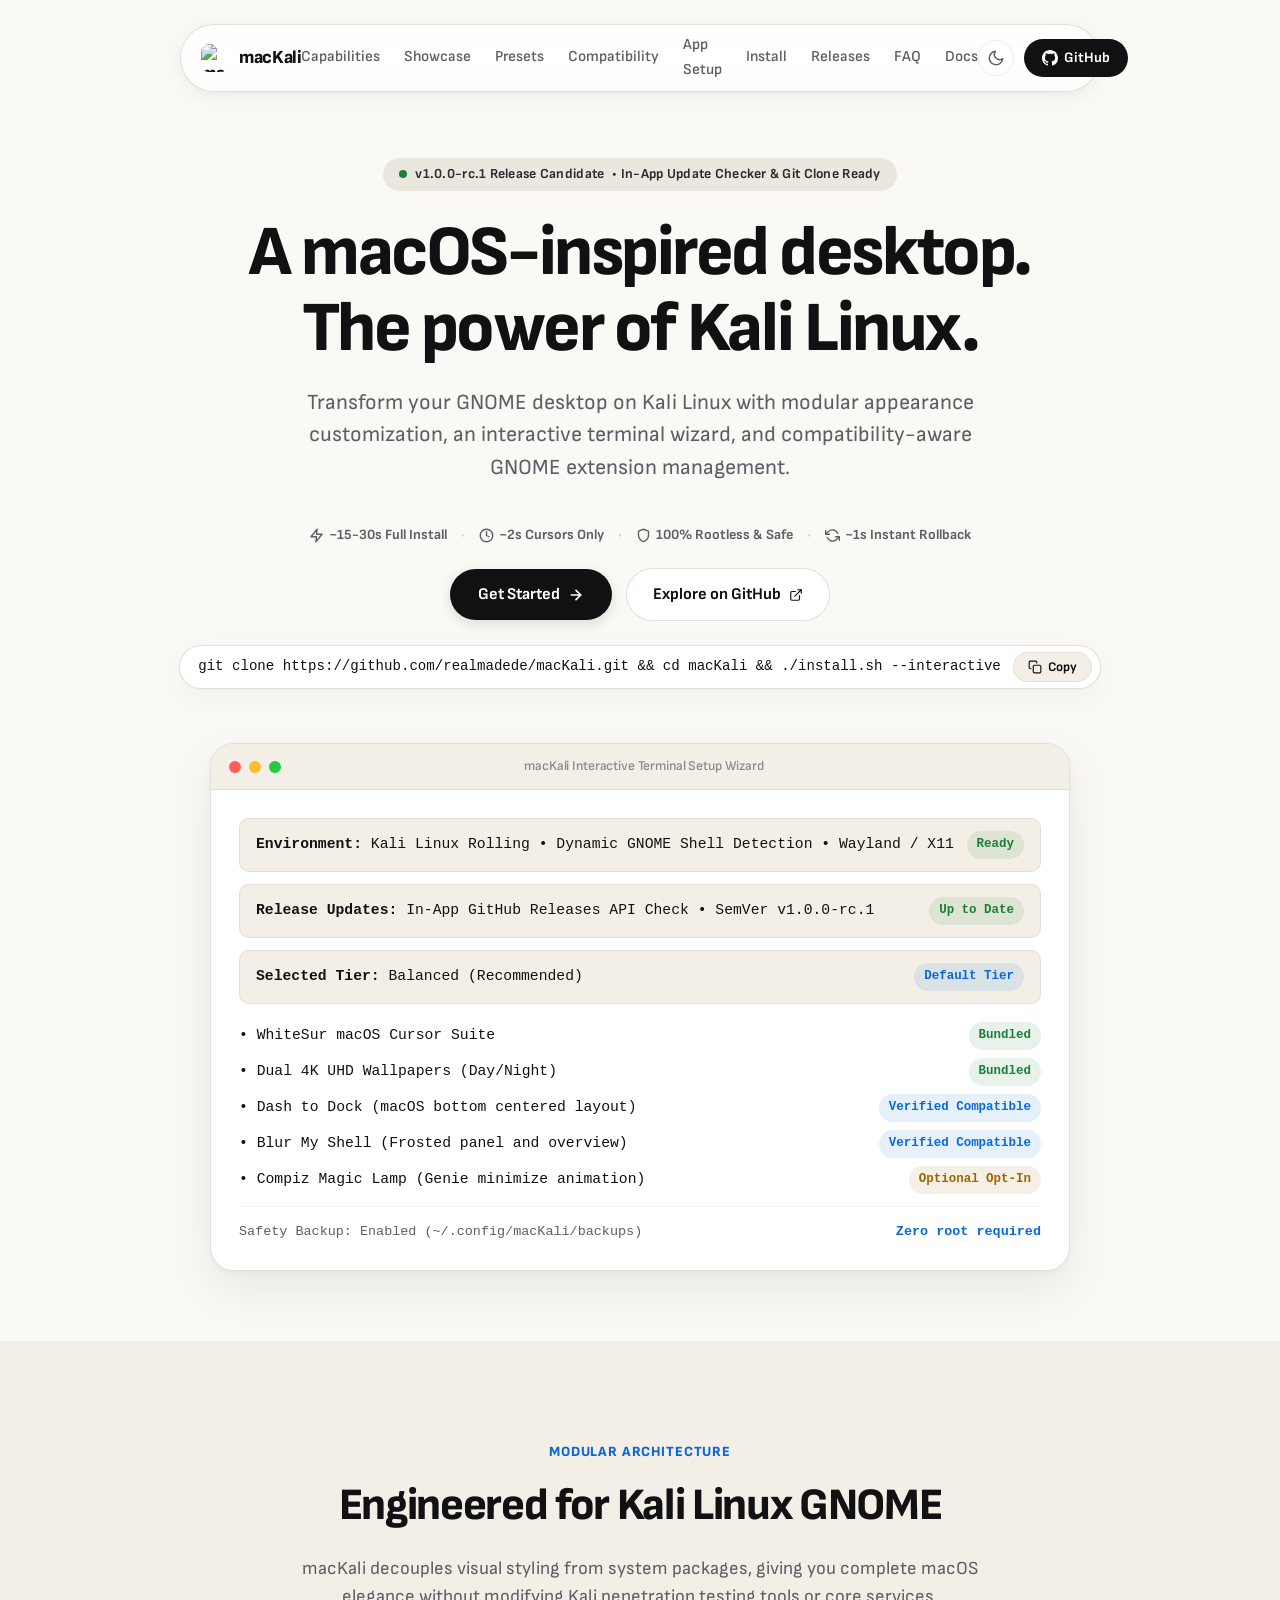
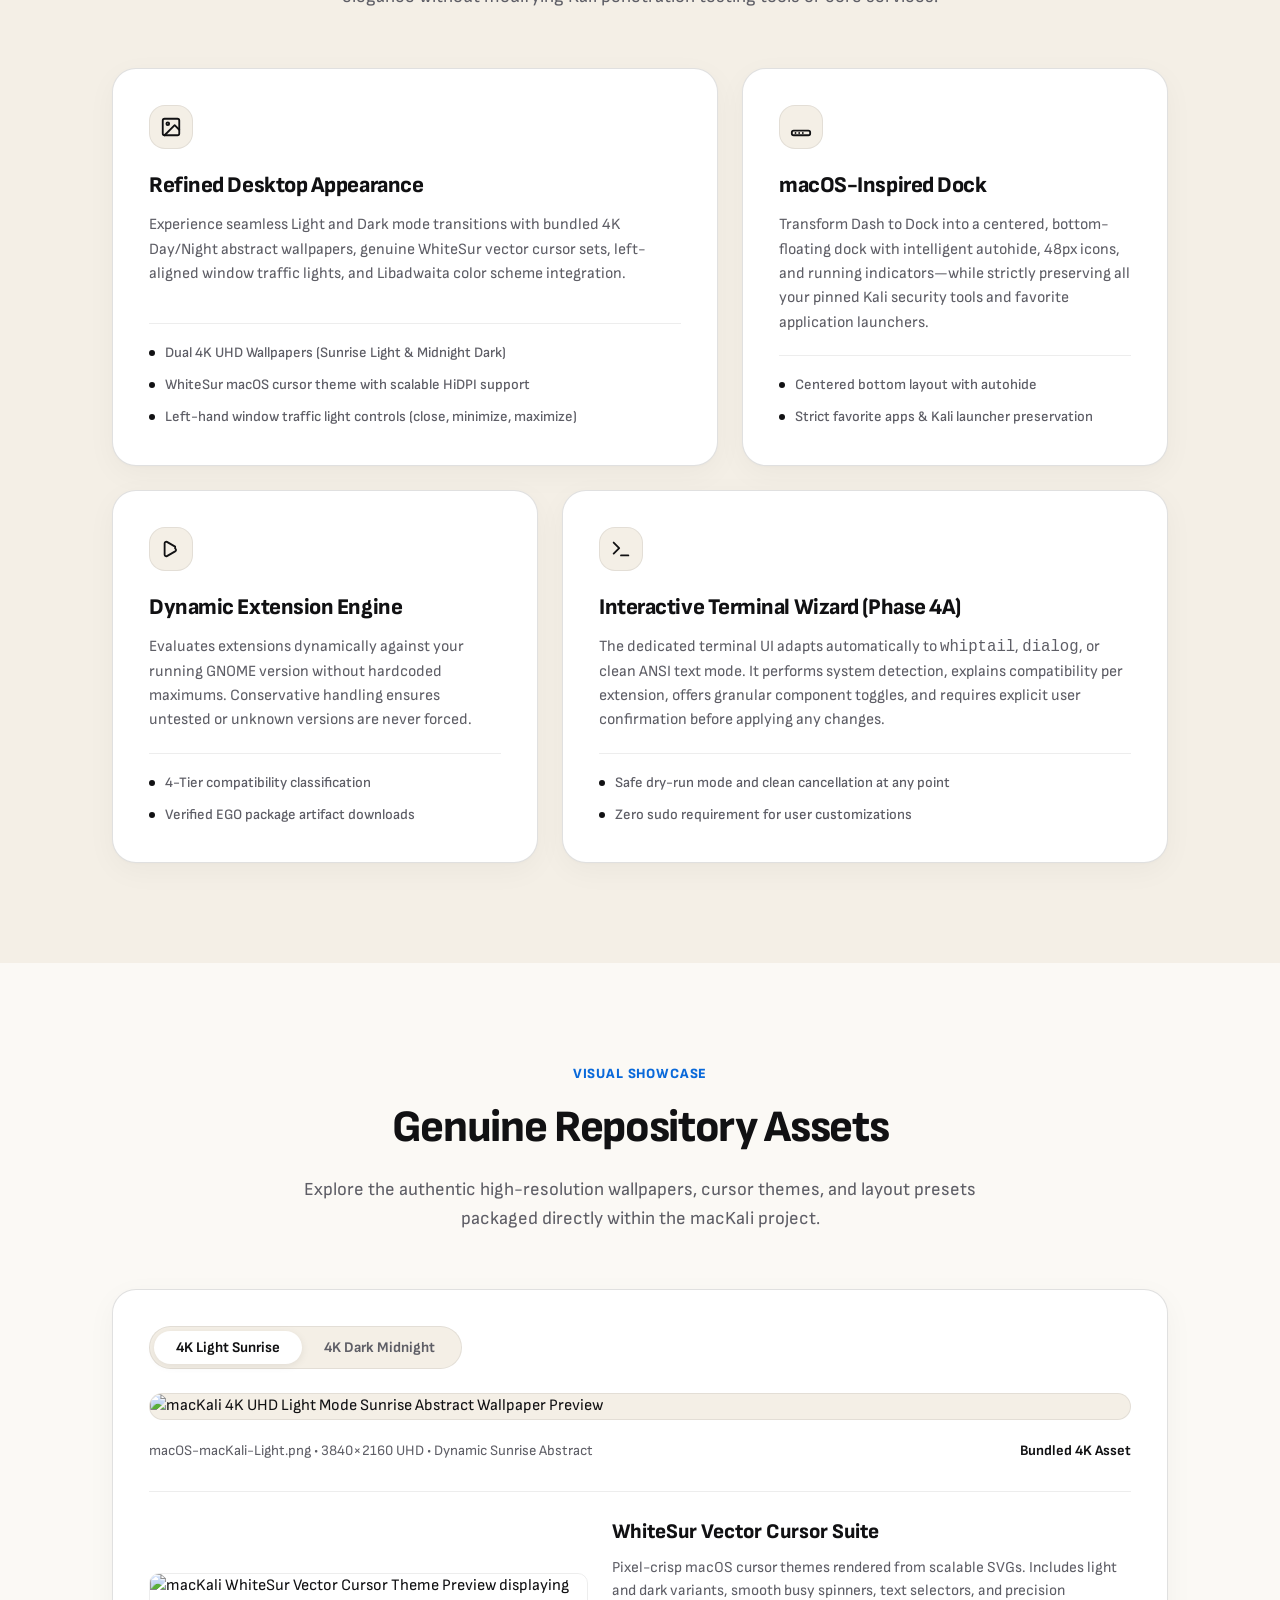
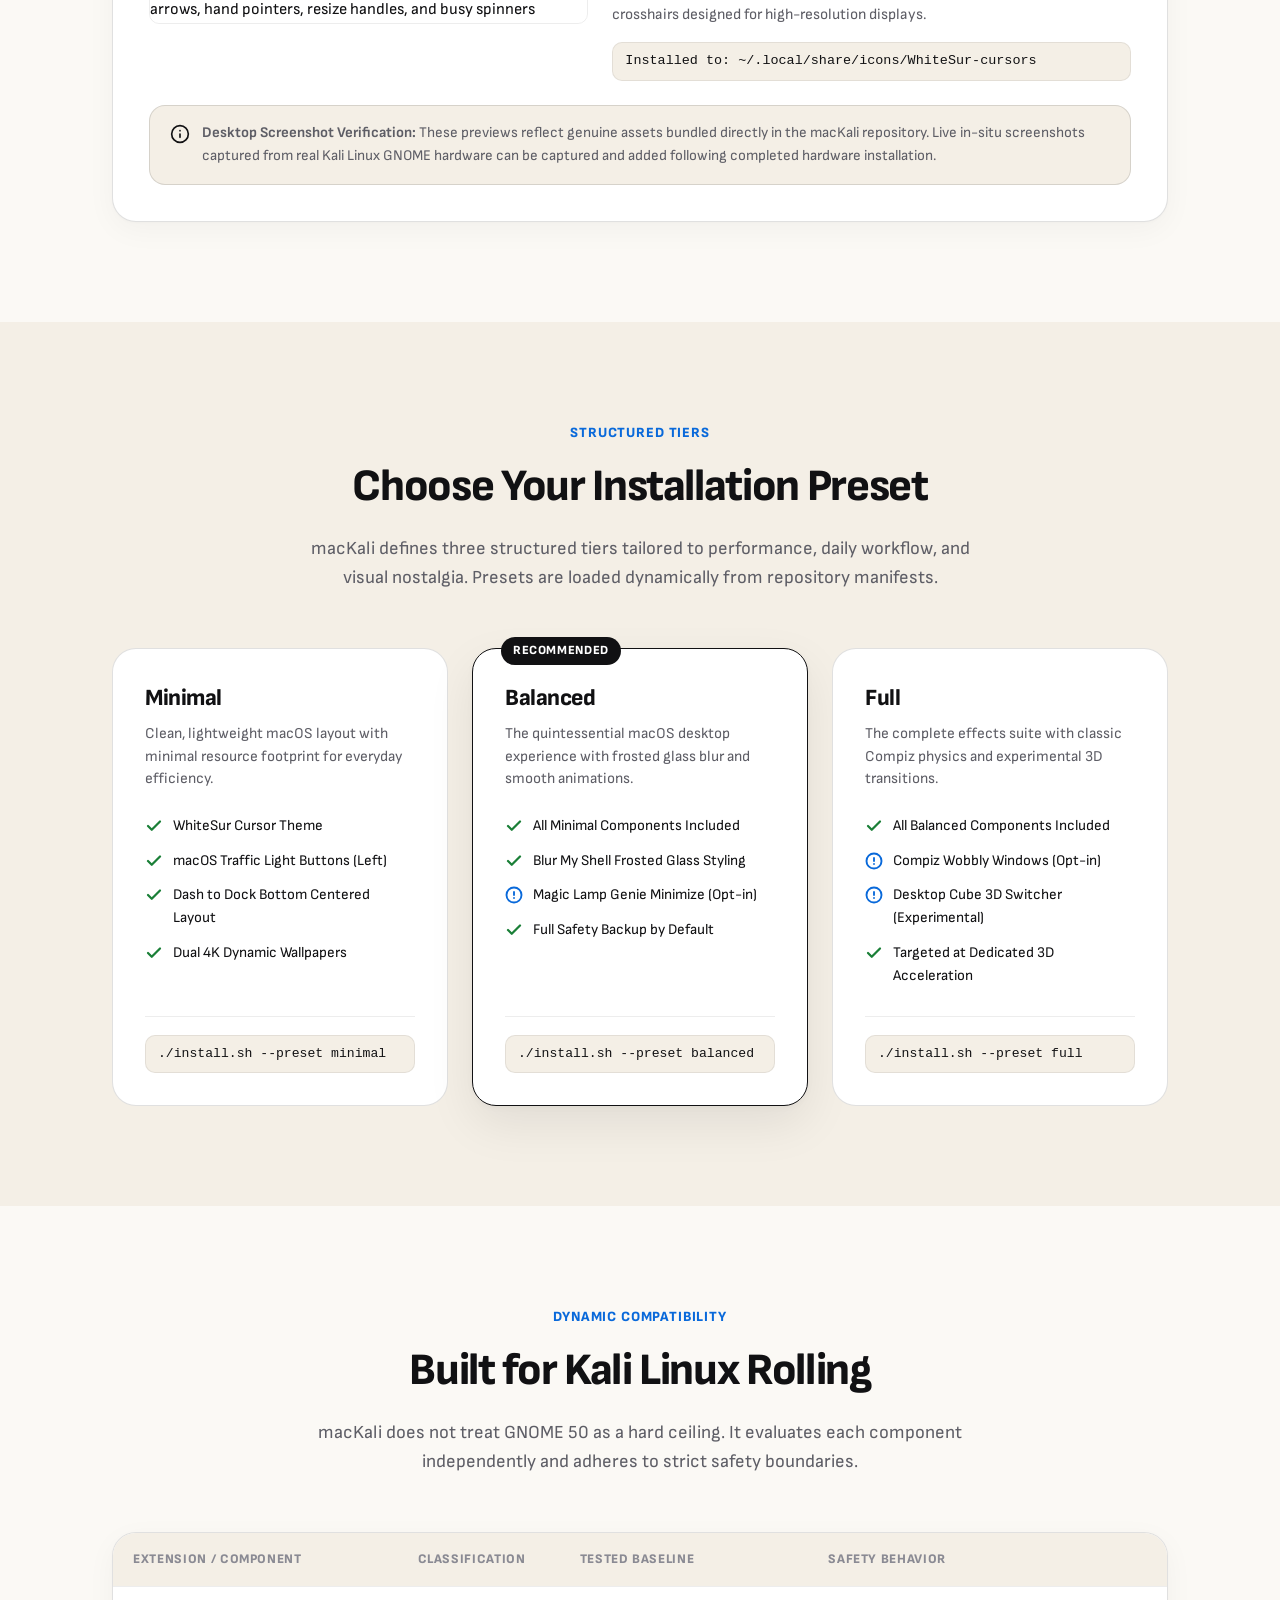
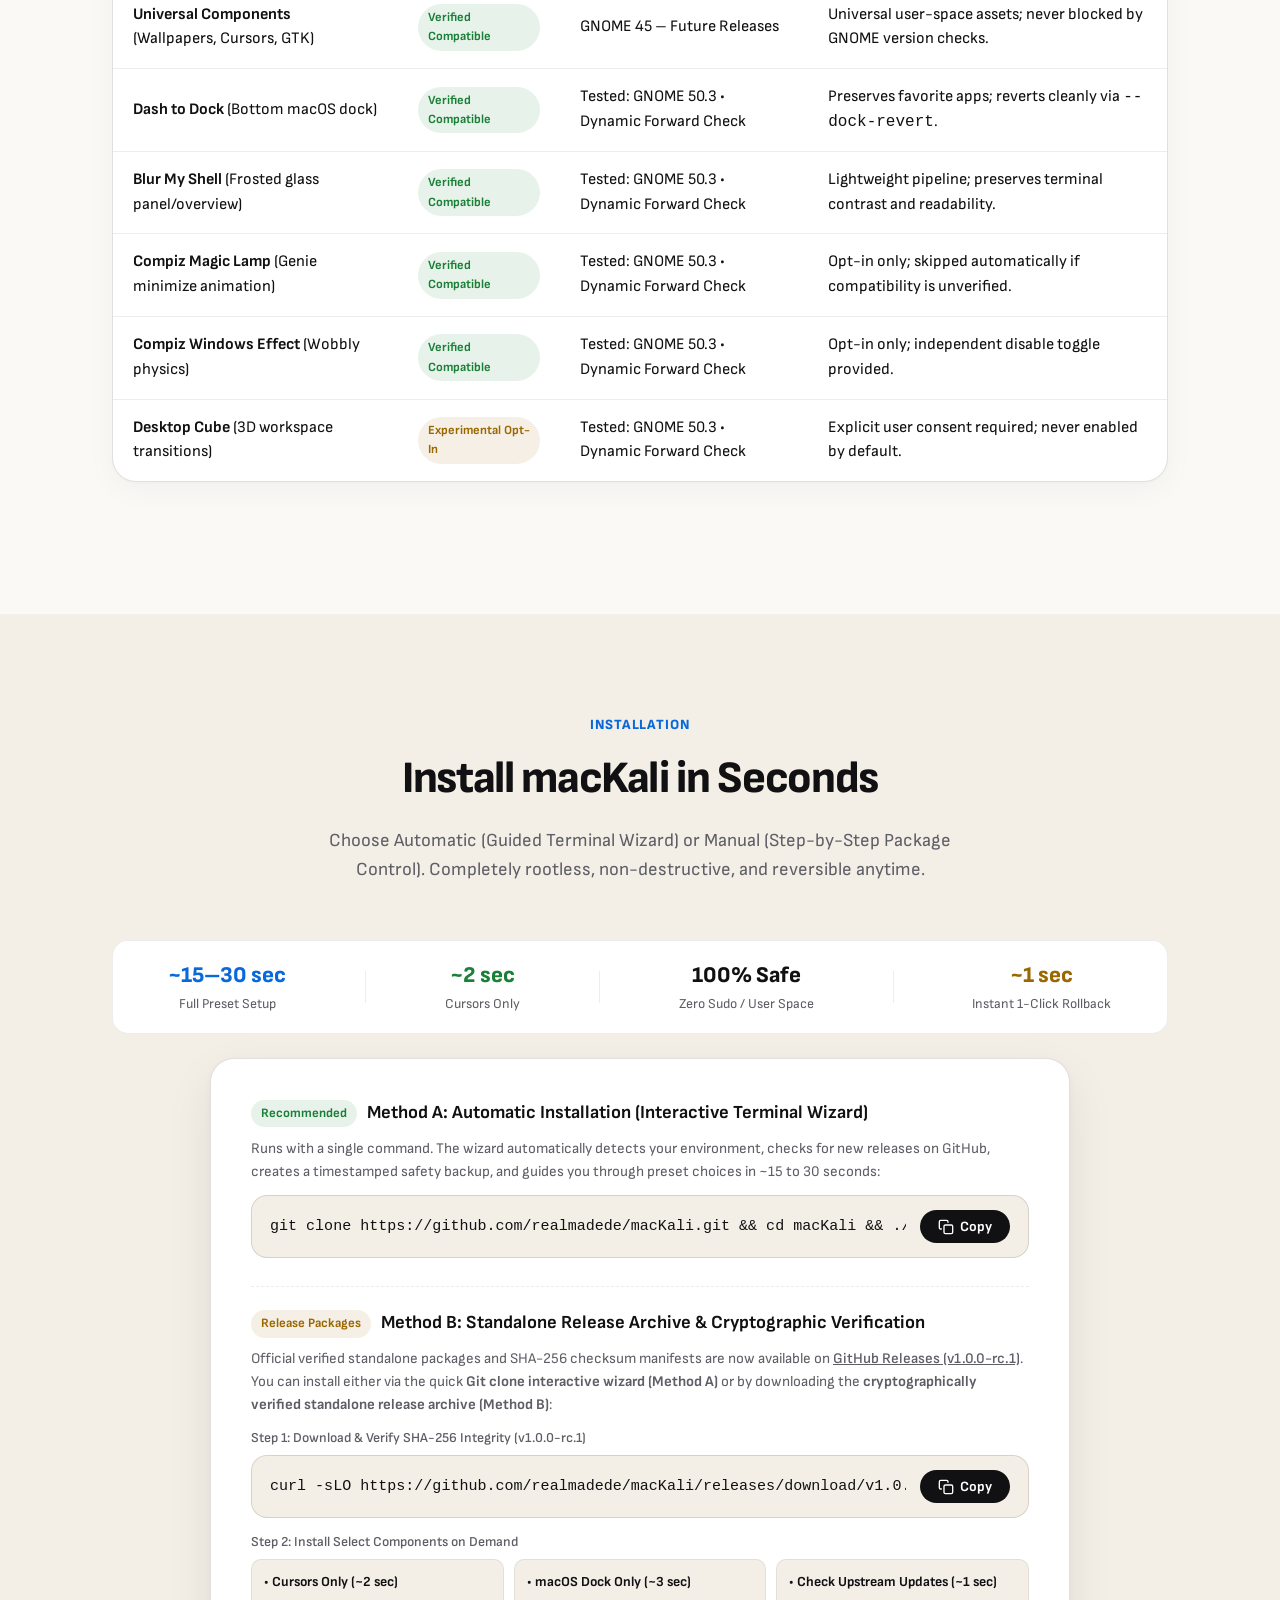
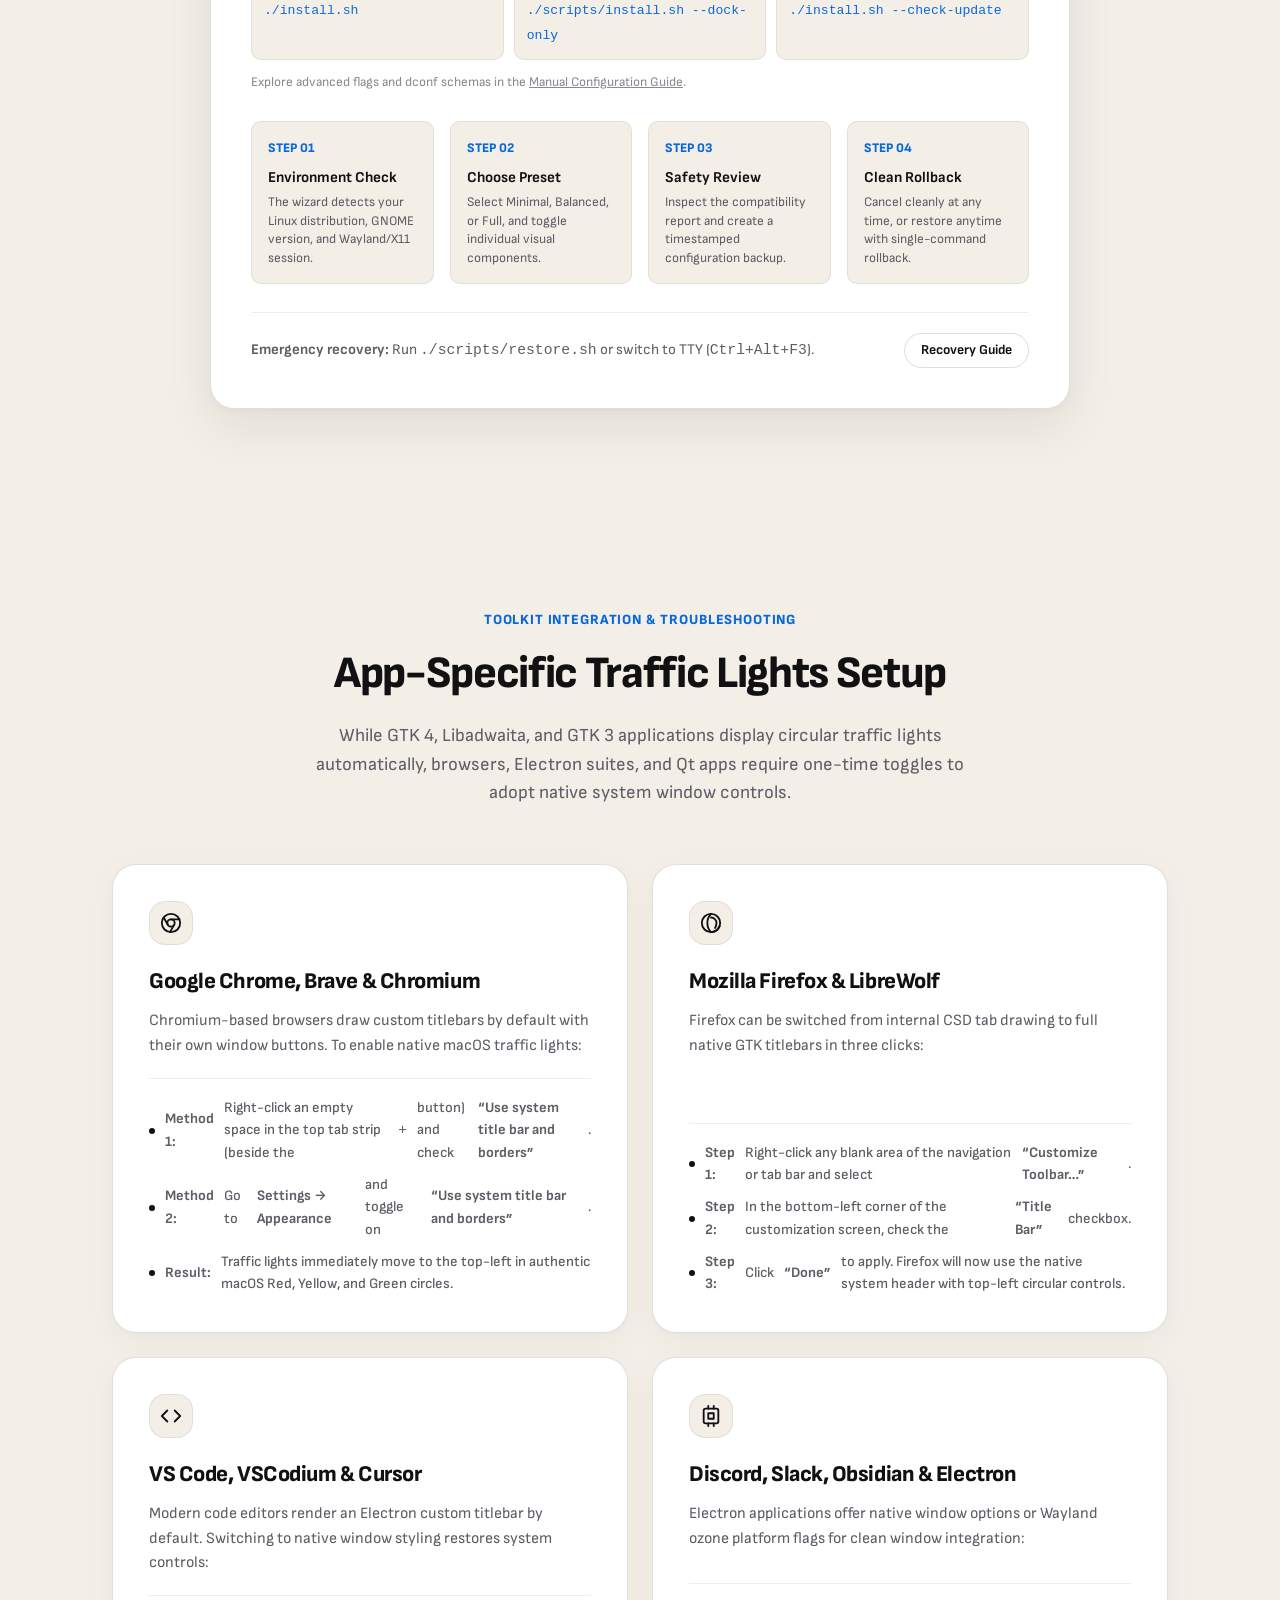
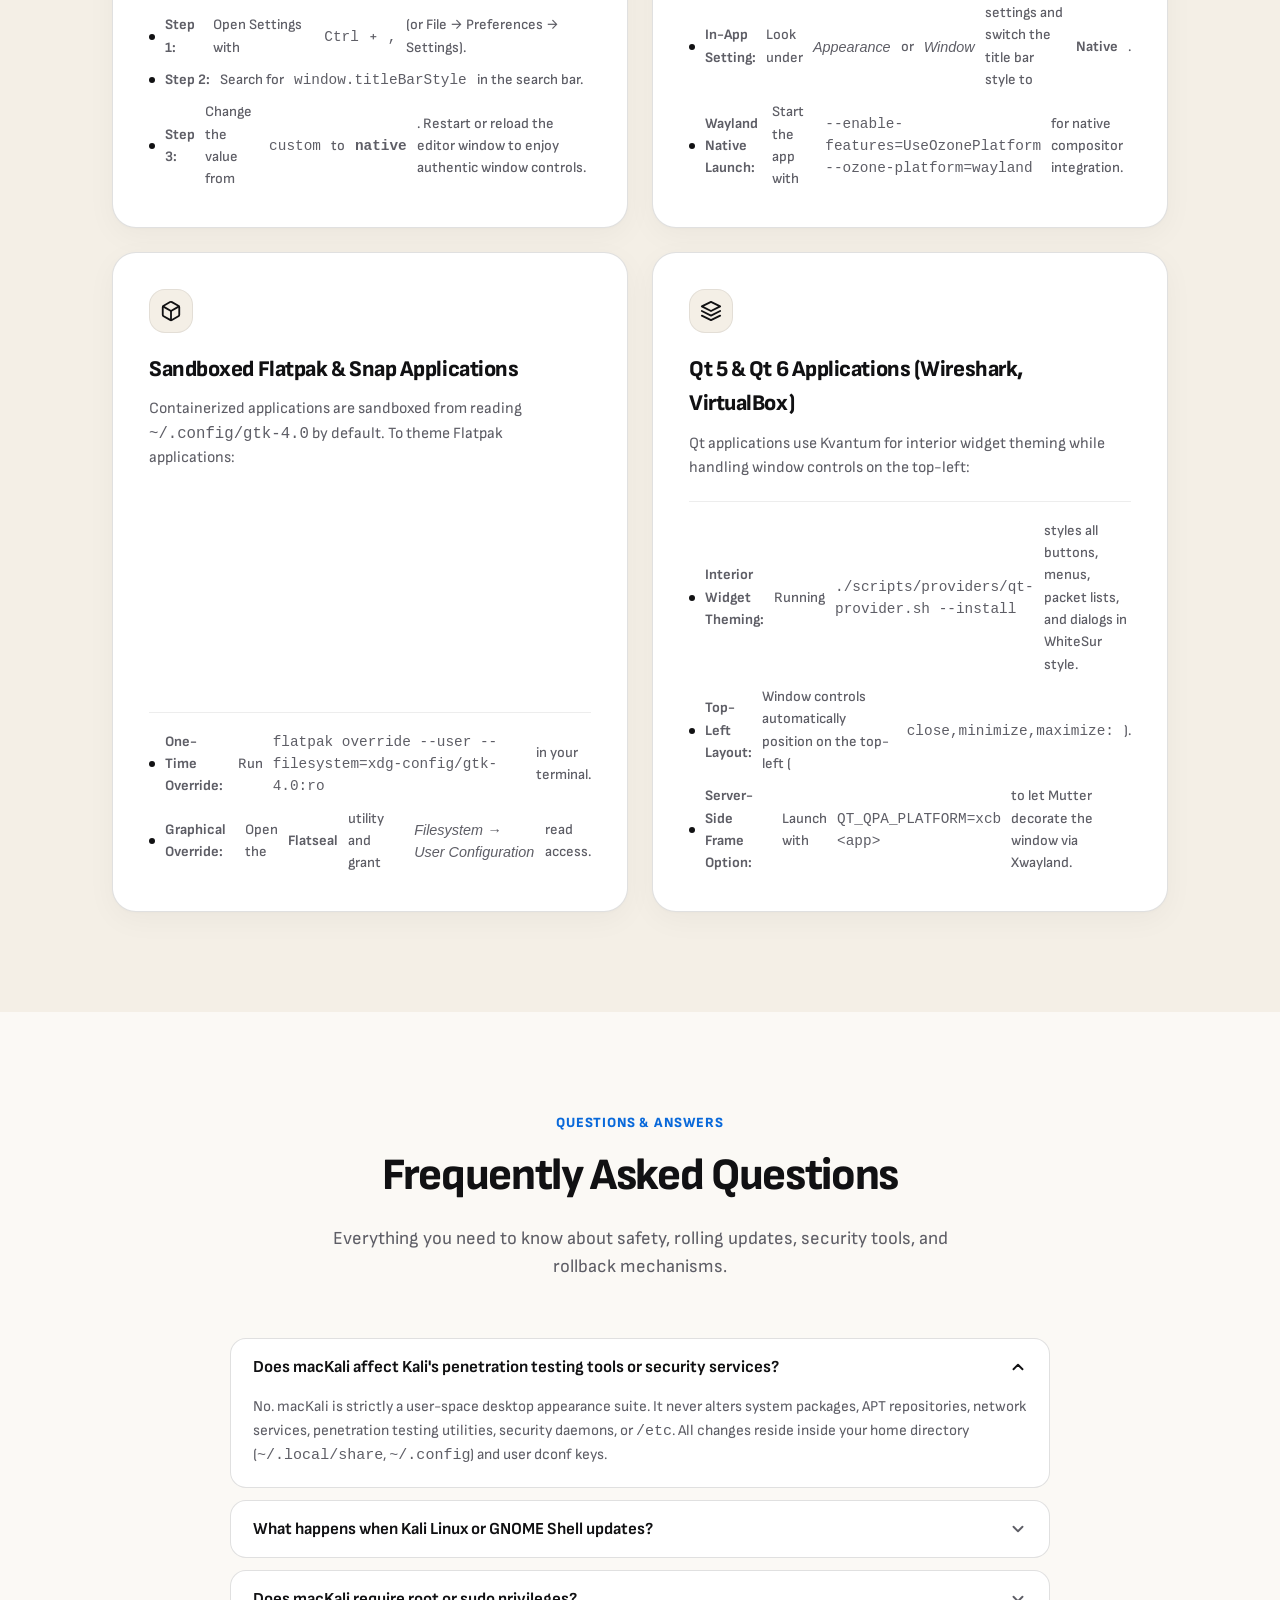
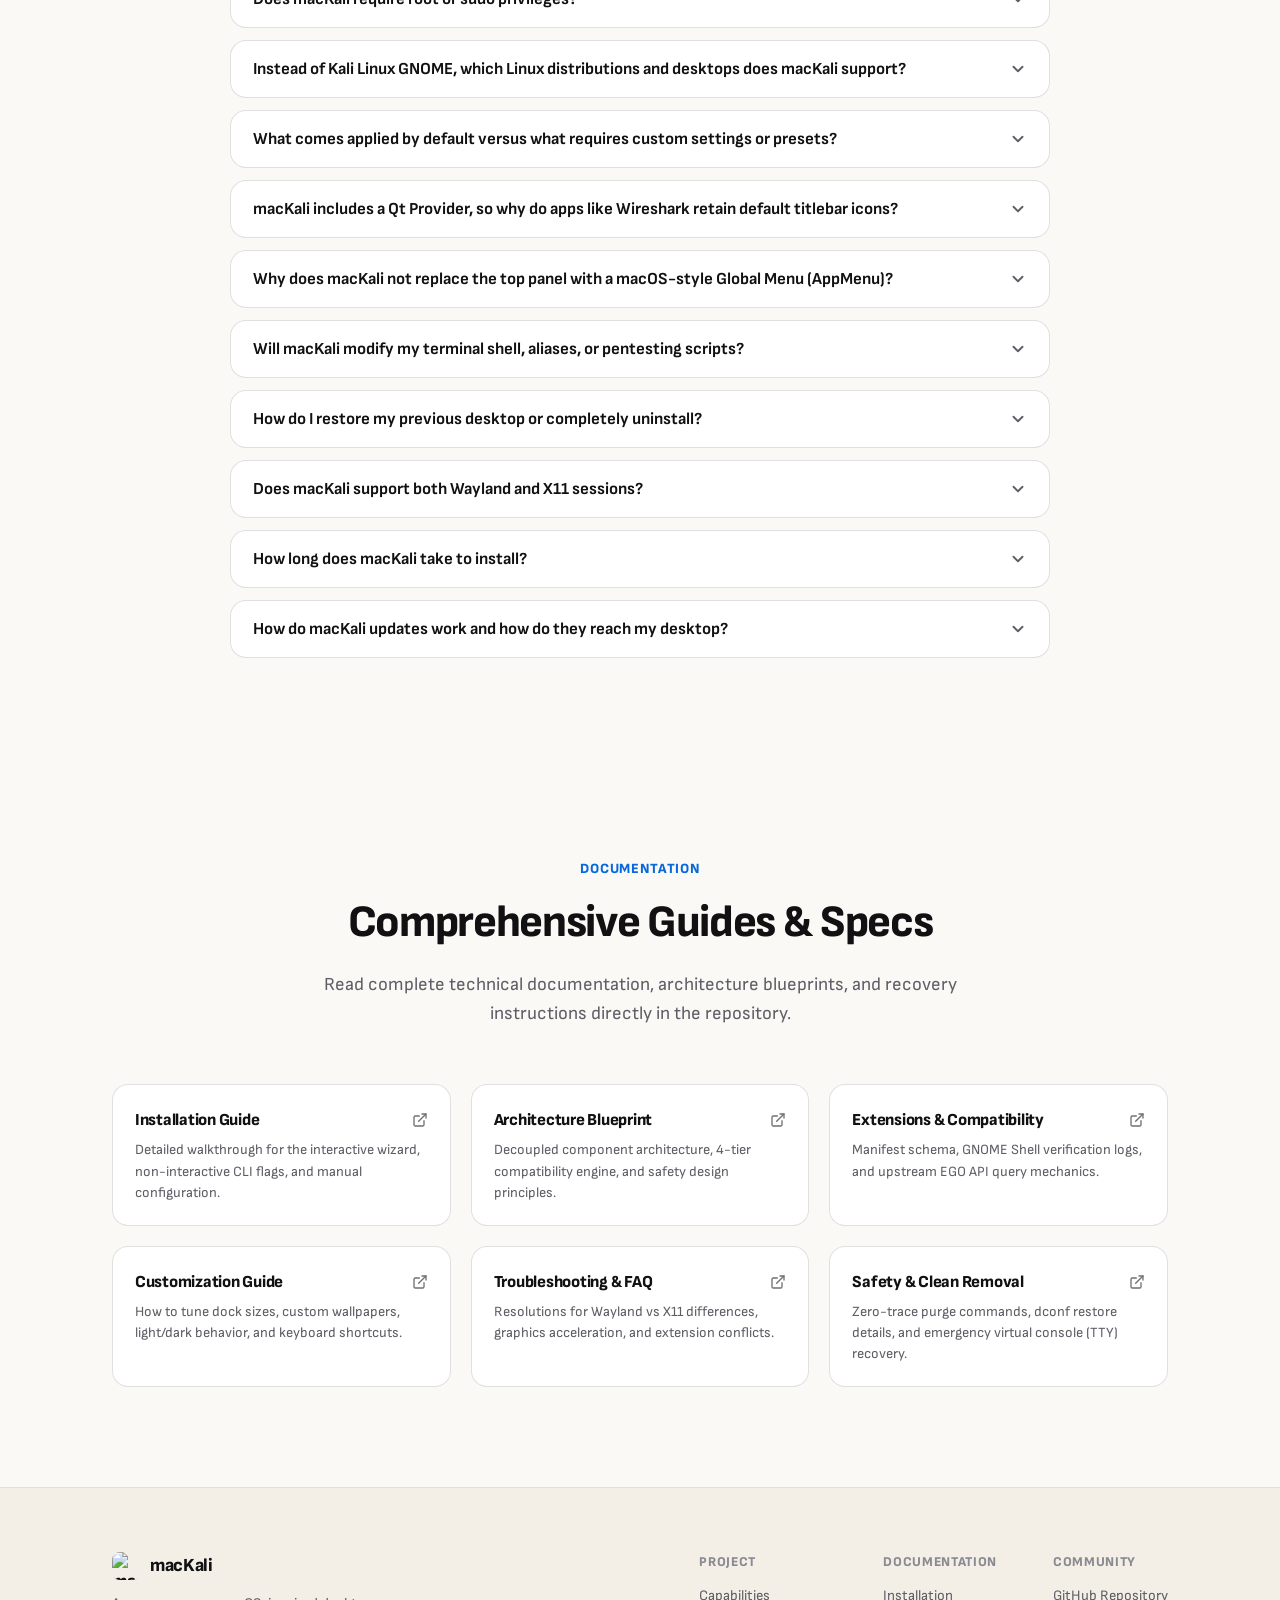
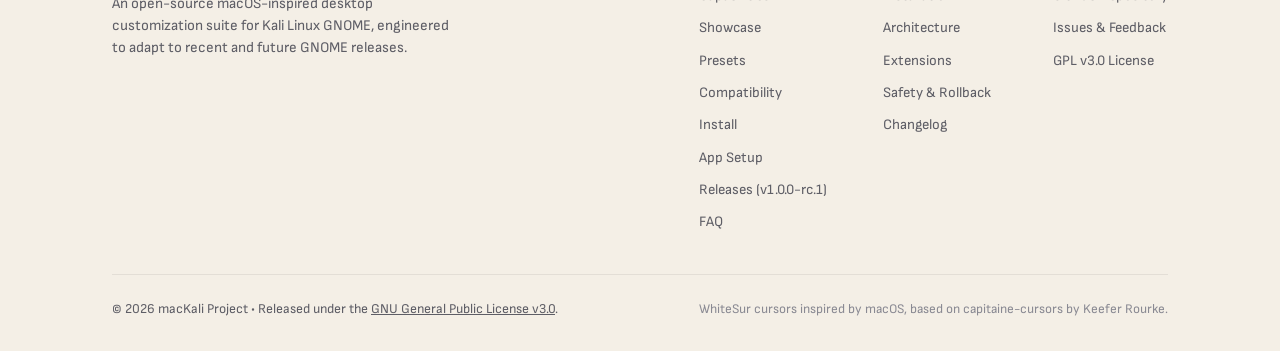
==== commit 6aa7397b: "feat(website): document app traffic lights setup, expand FAQ, and fix workflow schema validation" ====
--- a/website/index.html
+++ b/website/index.html
@@ -80,6 +80,7 @@
           <li><a href="#showcase" class="nav-link">Showcase</a></li>
           <li><a href="#presets" class="nav-link">Presets</a></li>
           <li><a href="#compatibility" class="nav-link">Compatibility</a></li>
+          <li><a href="#app-setup" class="nav-link">App Setup</a></li>
           <li><a href="#installation" class="nav-link">Install</a></li>
           <li><a href="https://github.com/realmadede/macKali/releases" class="nav-link" target="_blank" rel="noopener noreferrer">Releases</a></li>
           <li><a href="#faq" class="nav-link">FAQ</a></li>
@@ -647,6 +648,115 @@
       </div>
     </section>
 
+    <!-- Application Setup & Troubleshooting Section -->
+    <section id="app-setup" class="section section-subtle">
+      <div class="container">
+        <div class="section-heading-wrap">
+          <p class="section-label">Toolkit Integration &amp; Troubleshooting</p>
+          <h2 class="section-title">App-Specific Traffic Lights Setup</h2>
+          <p class="section-desc">
+            While GTK 4, Libadwaita, and GTK 3 applications display circular traffic lights automatically, browsers, Electron suites, and Qt apps require one-time toggles to adopt native system window controls.
+          </p>
+        </div>
+
+        <div class="cards-grid">
+          <!-- Chrome / Chromium / Brave -->
+          <article class="craft-card card-span-6">
+            <div class="card-pill-icon">
+              <svg viewBox="0 0 24 24" fill="none" stroke="currentColor" stroke-width="2" stroke-linecap="round" stroke-linejoin="round" aria-hidden="true"><circle cx="12" cy="12" r="10"></circle><circle cx="12" cy="12" r="4"></circle><line x1="21.17" y1="8" x2="12" y2="8"></line><line x1="3.95" y1="6.06" x2="8.54" y2="14"></line><line x1="10.88" y1="21.94" x2="15.46" y2="14"></line></svg>
+            </div>
+            <h3 class="card-title">Google Chrome, Brave &amp; Chromium</h3>
+            <p class="card-body-text">
+              Chromium-based browsers draw custom titlebars by default with their own window buttons. To enable native macOS traffic lights:
+            </p>
+            <ul class="card-feature-list">
+              <li class="feature-bullet-item"><strong>Method 1:</strong> Right-click an empty space in the top tab strip (beside the <code>+</code> button) and check <strong>&ldquo;Use system title bar and borders&rdquo;</strong>.</li>
+              <li class="feature-bullet-item"><strong>Method 2:</strong> Go to <strong>Settings &rarr; Appearance</strong> and toggle on <strong>&ldquo;Use system title bar and borders&rdquo;</strong>.</li>
+              <li class="feature-bullet-item"><strong>Result:</strong> Traffic lights immediately move to the top-left in authentic macOS Red, Yellow, and Green circles.</li>
+            </ul>
+          </article>
+
+          <!-- Firefox / LibreWolf -->
+          <article class="craft-card card-span-6">
+            <div class="card-pill-icon">
+              <svg viewBox="0 0 24 24" fill="none" stroke="currentColor" stroke-width="2" stroke-linecap="round" stroke-linejoin="round" aria-hidden="true"><circle cx="12" cy="12" r="10"></circle><path d="M12 2a14.5 14.5 0 0 0 0 20 10 10 0 0 0 9.4-6.6"></path><path d="M12 6a6 6 0 0 1 6 6 9.8 9.8 0 0 1-1.6 5.4"></path></svg>
+            </div>
+            <h3 class="card-title">Mozilla Firefox &amp; LibreWolf</h3>
+            <p class="card-body-text">
+              Firefox can be switched from internal CSD tab drawing to full native GTK titlebars in three clicks:
+            </p>
+            <ul class="card-feature-list">
+              <li class="feature-bullet-item"><strong>Step 1:</strong> Right-click any blank area of the navigation or tab bar and select <strong>&ldquo;Customize Toolbar&hellip;&rdquo;</strong>.</li>
+              <li class="feature-bullet-item"><strong>Step 2:</strong> In the bottom-left corner of the customization screen, check the <strong>&ldquo;Title Bar&rdquo;</strong> checkbox.</li>
+              <li class="feature-bullet-item"><strong>Step 3:</strong> Click <strong>&ldquo;Done&rdquo;</strong> to apply. Firefox will now use the native system header with top-left circular controls.</li>
+            </ul>
+          </article>
+
+          <!-- VS Code / VSCodium / Cursor -->
+          <article class="craft-card card-span-6">
+            <div class="card-pill-icon">
+              <svg viewBox="0 0 24 24" fill="none" stroke="currentColor" stroke-width="2" stroke-linecap="round" stroke-linejoin="round" aria-hidden="true"><polyline points="16 18 22 12 16 6"></polyline><polyline points="8 6 2 12 8 18"></polyline></svg>
+            </div>
+            <h3 class="card-title">VS Code, VSCodium &amp; Cursor</h3>
+            <p class="card-body-text">
+              Modern code editors render an Electron custom titlebar by default. Switching to native window styling restores system controls:
+            </p>
+            <ul class="card-feature-list">
+              <li class="feature-bullet-item"><strong>Step 1:</strong> Open Settings with <kbd>Ctrl</kbd> + <kbd>,</kbd> (or File &rarr; Preferences &rarr; Settings).</li>
+              <li class="feature-bullet-item"><strong>Step 2:</strong> Search for <code>window.titleBarStyle</code> in the search bar.</li>
+              <li class="feature-bullet-item"><strong>Step 3:</strong> Change the value from <code>custom</code> to <strong><code>native</code></strong>. Restart or reload the editor window to enjoy authentic window controls.</li>
+            </ul>
+          </article>
+
+          <!-- Electron Apps (Discord, Slack, Obsidian) -->
+          <article class="craft-card card-span-6">
+            <div class="card-pill-icon">
+              <svg viewBox="0 0 24 24" fill="none" stroke="currentColor" stroke-width="2" stroke-linecap="round" stroke-linejoin="round" aria-hidden="true"><rect x="4" y="4" width="16" height="16" rx="2" ry="2"></rect><rect x="9" y="9" width="6" height="6"></rect><line x1="9" y1="1" x2="9" y2="4"></line><line x1="15" y1="1" x2="15" y2="4"></line><line x1="9" y1="20" x2="9" y2="23"></line><line x1="15" y1="20" x2="15" y2="23"></line></svg>
+            </div>
+            <h3 class="card-title">Discord, Slack, Obsidian &amp; Electron</h3>
+            <p class="card-body-text">
+              Electron applications offer native window options or Wayland ozone platform flags for clean window integration:
+            </p>
+            <ul class="card-feature-list">
+              <li class="feature-bullet-item"><strong>In-App Setting:</strong> Look under <em>Appearance</em> or <em>Window</em> settings and switch the title bar style to <strong>Native</strong>.</li>
+              <li class="feature-bullet-item"><strong>Wayland Native Launch:</strong> Start the app with <code>--enable-features=UseOzonePlatform --ozone-platform=wayland</code> for native compositor integration.</li>
+            </ul>
+          </article>
+
+          <!-- Sandboxed Flatpak & Snap -->
+          <article class="craft-card card-span-6">
+            <div class="card-pill-icon">
+              <svg viewBox="0 0 24 24" fill="none" stroke="currentColor" stroke-width="2" stroke-linecap="round" stroke-linejoin="round" aria-hidden="true"><path d="M21 16V8a2 2 0 0 0-1-1.73l-7-4a2 2 0 0 0-2 0l-7 4A2 2 0 0 0 3 8v8a2 2 0 0 0 1 1.73l7 4a2 2 0 0 0 2 0l7-4A2 2 0 0 0 21 16z"></path><polyline points="3.27 6.96 12 12.01 20.73 6.96"></polyline><line x1="12" y1="22.08" x2="12" y2="12"></line></svg>
+            </div>
+            <h3 class="card-title">Sandboxed Flatpak &amp; Snap Applications</h3>
+            <p class="card-body-text">
+              Containerized applications are sandboxed from reading <code>~/.config/gtk-4.0</code> by default. To theme Flatpak applications:
+            </p>
+            <ul class="card-feature-list">
+              <li class="feature-bullet-item"><strong>One-Time Override:</strong> Run <code>flatpak override --user --filesystem=xdg-config/gtk-4.0:ro</code> in your terminal.</li>
+              <li class="feature-bullet-item"><strong>Graphical Override:</strong> Open the <strong>Flatseal</strong> utility and grant <em>Filesystem &rarr; User Configuration</em> read access.</li>
+            </ul>
+          </article>
+
+          <!-- Qt Apps (Wireshark, VirtualBox) -->
+          <article class="craft-card card-span-6">
+            <div class="card-pill-icon">
+              <svg viewBox="0 0 24 24" fill="none" stroke="currentColor" stroke-width="2" stroke-linecap="round" stroke-linejoin="round" aria-hidden="true"><polygon points="12 2 2 7 12 12 22 7 12 2"></polygon><polyline points="2 17 12 22 22 17"></polyline><polyline points="2 12 12 17 22 12"></polyline></svg>
+            </div>
+            <h3 class="card-title">Qt 5 &amp; Qt 6 Applications (Wireshark, VirtualBox)</h3>
+            <p class="card-body-text">
+              Qt applications use Kvantum for interior widget theming while handling window controls on the top-left:
+            </p>
+            <ul class="card-feature-list">
+              <li class="feature-bullet-item"><strong>Interior Widget Theming:</strong> Running <code>./scripts/providers/qt-provider.sh --install</code> styles all buttons, menus, packet lists, and dialogs in WhiteSur style.</li>
+              <li class="feature-bullet-item"><strong>Top-Left Layout:</strong> Window controls automatically position on the top-left (<code>close,minimize,maximize:</code>).</li>
+              <li class="feature-bullet-item"><strong>Server-Side Frame Option:</strong> Launch with <code>QT_QPA_PLATFORM=xcb &lt;app&gt;</code> to let Mutter decorate the window via Xwayland.</li>
+            </ul>
+          </article>
+        </div>
+      </div>
+    </section>
+
     <!-- Frequently Asked Questions Section -->
     <section id="faq" class="section">
       <div class="container">
@@ -695,28 +805,83 @@
           <!-- FAQ Item 4 -->
           <article class="faq-card">
             <button class="faq-question" aria-expanded="false">
-              <span>How do I restore my previous desktop or completely uninstall?</span>
-              <svg viewBox="0 0 24 24" fill="none" stroke="currentColor" stroke-width="2.5" stroke-linecap="round" stroke-linejoin="round" aria-hidden="true"><polyline points="6 9 12 15 18 9"></polyline></svg>
-            </button>
-            <div class="faq-answer">
-              Before applying any modifications, macKali automatically creates an isolated backup in <code>~/.config/mackali/backups/</code>. You can restore your previous appearance anytime with <code>./scripts/restore.sh</code>, or run <code>./scripts/uninstall.sh --purge</code> to remove all macKali assets and configurations cleanly without affecting your personal files.
+              <span>Instead of Kali Linux GNOME, which Linux distributions and desktops does macKali support?</span>
+              <svg viewBox="0 0 24 24" fill="none" stroke="currentColor" stroke-width="2.5" stroke-linecap="round" stroke-linejoin="round" aria-hidden="true"><polyline points="6 9 12 15 18 9"></polyline></svg>
+            </button>
+            <div class="faq-answer">
+              While engineered and optimized for Kali Linux, macKali is built entirely on POSIX shell standards, FreeDesktop specifications (<code>~/.config</code>, <code>~/.local/share</code>), and standard GSettings/dconf schemas. Because it avoids distro-locked binaries, it works cleanly across <strong>Debian (12 Bookworm, 13 Trixie, Testing, Sid)</strong>, <strong>Ubuntu (22.04, 24.04, 24.10)</strong>, <strong>Fedora Workstation (39 to 42+)</strong>, <strong>Arch Linux / Manjaro</strong>, and <strong>Pop!_OS</strong>. On desktop environments: GNOME Shell (42 to 50+) offers the full experience; XFCE is supported via built-in <code>xfwm4</code> fallback hooks; and KDE/Cinnamon receive cursor, wallpaper, and GTK application theming.
             </div>
           </article>
 
           <!-- FAQ Item 5 -->
           <article class="faq-card">
             <button class="faq-question" aria-expanded="false">
-              <span>Does macKali support both Wayland and X11 sessions?</span>
-              <svg viewBox="0 0 24 24" fill="none" stroke="currentColor" stroke-width="2.5" stroke-linecap="round" stroke-linejoin="round" aria-hidden="true"><polyline points="6 9 12 15 18 9"></polyline></svg>
-            </button>
-            <div class="faq-answer">
-              Yes. Wallpapers, GTK themes, WhiteSur cursors, and Dash to Dock function identically on both Wayland and X11 sessions. Optional 3D desktop effects (such as Compiz Windows Effect or Desktop Cube) require compatible compositing and are guarded by explicit opt-in checks.
+              <span>What comes applied by default versus what requires custom settings or presets?</span>
+              <svg viewBox="0 0 24 24" fill="none" stroke="currentColor" stroke-width="2.5" stroke-linecap="round" stroke-linejoin="round" aria-hidden="true"><polyline points="6 9 12 15 18 9"></polyline></svg>
+            </button>
+            <div class="faq-answer">
+              <strong>By default</strong>, macKali installs the top-left circular traffic lights for all GTK3 and GTK4/Libadwaita applications, isolated hover glow, WhiteSur HiDPI cursors, rootless user safety, and automated backup snapshots. <strong>Optional settings and presets</strong> (<code>--preset minimal|balanced|full</code>, <code>--mode dark|light</code>, <code>--extensions</code>, <code>--wallpaper</code>) let you opt in to the centered floating bottom dock, dual 4K day/night wallpapers, 3D window effects (Magic Lamp, Wobbly Windows), and standalone modular providers.
             </div>
           </article>
 
           <!-- FAQ Item 6 -->
           <article class="faq-card">
             <button class="faq-question" aria-expanded="false">
+              <span>macKali includes a Qt Provider, so why do apps like Wireshark retain default titlebar icons?</span>
+              <svg viewBox="0 0 24 24" fill="none" stroke="currentColor" stroke-width="2.5" stroke-linecap="round" stroke-linejoin="round" aria-hidden="true"><polyline points="6 9 12 15 18 9"></polyline></svg>
+            </button>
+            <div class="faq-answer">
+              This is due to the architectural division between <em>interior widget styling</em> and <em>window decorations</em> on Wayland. The Qt Provider (<code>qt-provider.sh</code>) configures the <strong>Kvantum (QStyle) engine</strong>, which styles all interior controls (menus, buttons, tabs, tables, packet lists) in WhiteSur macOS style. On GNOME Wayland, however, the window manager does not provide server-side window frames; Qt 6 uses its internal Wayland decoration client with hardcoded monochrome icons (<code>_</code>, <code>&square;</code>, <code>&cross;</code>). macKali guarantees the buttons are on the <strong>top-left</strong> in macOS order (<code>close,minimize,maximize:</code>). If server-side decorations are desired, launching via Xwayland (<code>QT_QPA_PLATFORM=xcb wireshark</code>) routes window framing to Mutter.
+            </div>
+          </article>
+
+          <!-- FAQ Item 7 -->
+          <article class="faq-card">
+            <button class="faq-question" aria-expanded="false">
+              <span>Why does macKali not replace the top panel with a macOS-style Global Menu (AppMenu)?</span>
+              <svg viewBox="0 0 24 24" fill="none" stroke="currentColor" stroke-width="2.5" stroke-linecap="round" stroke-linejoin="round" aria-hidden="true"><polyline points="6 9 12 15 18 9"></polyline></svg>
+            </button>
+            <div class="faq-answer">
+              GNOME Shell retired the global application menu infrastructure in GNOME 40+. Third-party global menu extensions are notoriously fragile and frequently break across GNOME point updates. macKali prioritizes <strong>system stability and security tool availability</strong>: keeping Kali's native top panel ensures your network monitors, VPN controls, workspace switchers, and Kali security menus remain rock-solid and accessible.
+            </div>
+          </article>
+
+          <!-- FAQ Item 8 -->
+          <article class="faq-card">
+            <button class="faq-question" aria-expanded="false">
+              <span>Will macKali modify my terminal shell, aliases, or pentesting scripts?</span>
+              <svg viewBox="0 0 24 24" fill="none" stroke="currentColor" stroke-width="2.5" stroke-linecap="round" stroke-linejoin="round" aria-hidden="true"><polyline points="6 9 12 15 18 9"></polyline></svg>
+            </button>
+            <div class="faq-answer">
+              No. macKali strictly touches desktop styling (GTK stylesheets, cursor sets, wallpaper keys, and dock settings). It <strong>never</strong> modifies <code>~/.zshrc</code>, <code>~/.bashrc</code>, shell aliases, environment paths, custom scripts, or security tool configurations.
+            </div>
+          </article>
+
+          <!-- FAQ Item 9 -->
+          <article class="faq-card">
+            <button class="faq-question" aria-expanded="false">
+              <span>How do I restore my previous desktop or completely uninstall?</span>
+              <svg viewBox="0 0 24 24" fill="none" stroke="currentColor" stroke-width="2.5" stroke-linecap="round" stroke-linejoin="round" aria-hidden="true"><polyline points="6 9 12 15 18 9"></polyline></svg>
+            </button>
+            <div class="faq-answer">
+              Before applying any modifications, macKali automatically creates an isolated backup in <code>~/.config/mackali/backups/</code>. You can restore your previous appearance anytime with <code>./scripts/restore.sh</code>, or run <code>./scripts/uninstall.sh --purge</code> to remove all macKali assets and configurations cleanly without affecting your personal files.
+            </div>
+          </article>
+
+          <!-- FAQ Item 10 -->
+          <article class="faq-card">
+            <button class="faq-question" aria-expanded="false">
+              <span>Does macKali support both Wayland and X11 sessions?</span>
+              <svg viewBox="0 0 24 24" fill="none" stroke="currentColor" stroke-width="2.5" stroke-linecap="round" stroke-linejoin="round" aria-hidden="true"><polyline points="6 9 12 15 18 9"></polyline></svg>
+            </button>
+            <div class="faq-answer">
+              Yes. Wallpapers, GTK themes, WhiteSur cursors, and Dash to Dock function identically on both Wayland and X11 sessions. Optional 3D desktop effects (such as Compiz Windows Effect or Desktop Cube) require compatible compositing and are guarded by explicit opt-in checks.
+            </div>
+          </article>
+
+          <!-- FAQ Item 11 -->
+          <article class="faq-card">
+            <button class="faq-question" aria-expanded="false">
               <span>How long does macKali take to install?</span>
               <svg viewBox="0 0 24 24" fill="none" stroke="currentColor" stroke-width="2.5" stroke-linecap="round" stroke-linejoin="round" aria-hidden="true"><polyline points="6 9 12 15 18 9"></polyline></svg>
             </button>
@@ -725,7 +890,7 @@
             </div>
           </article>
 
-          <!-- FAQ Item 7 -->
+          <!-- FAQ Item 12 -->
           <article class="faq-card">
             <button class="faq-question" aria-expanded="false">
               <span>How do macKali updates work and how do they reach my desktop?</span>
@@ -826,6 +991,7 @@
               <li><a href="#presets">Presets</a></li>
               <li><a href="#compatibility">Compatibility</a></li>
               <li><a href="#installation">Install</a></li>
+              <li><a href="#app-setup">App Setup</a></li>
               <li><a href="https://github.com/realmadede/macKali/releases" target="_blank" rel="noopener noreferrer">Releases (v1.0.0-rc.1)</a></li>
               <li><a href="#faq">FAQ</a></li>
             </ul>
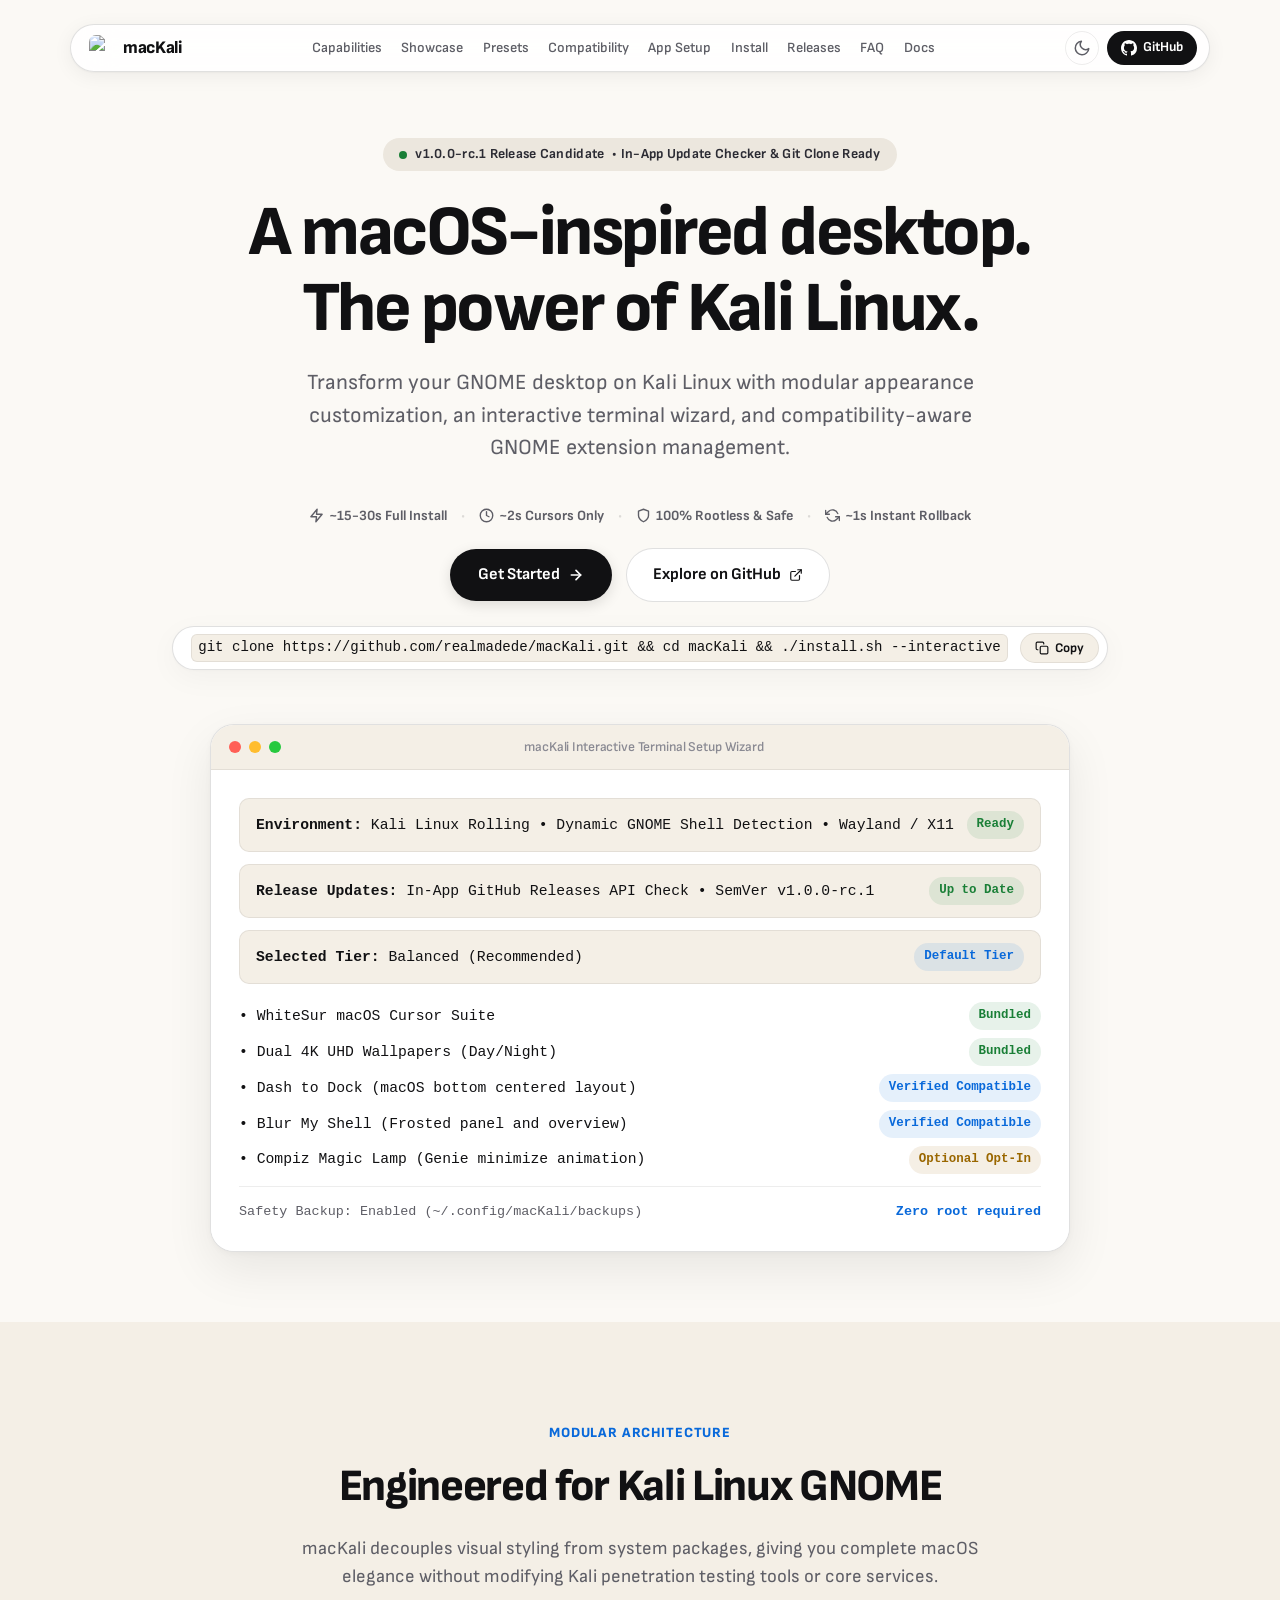
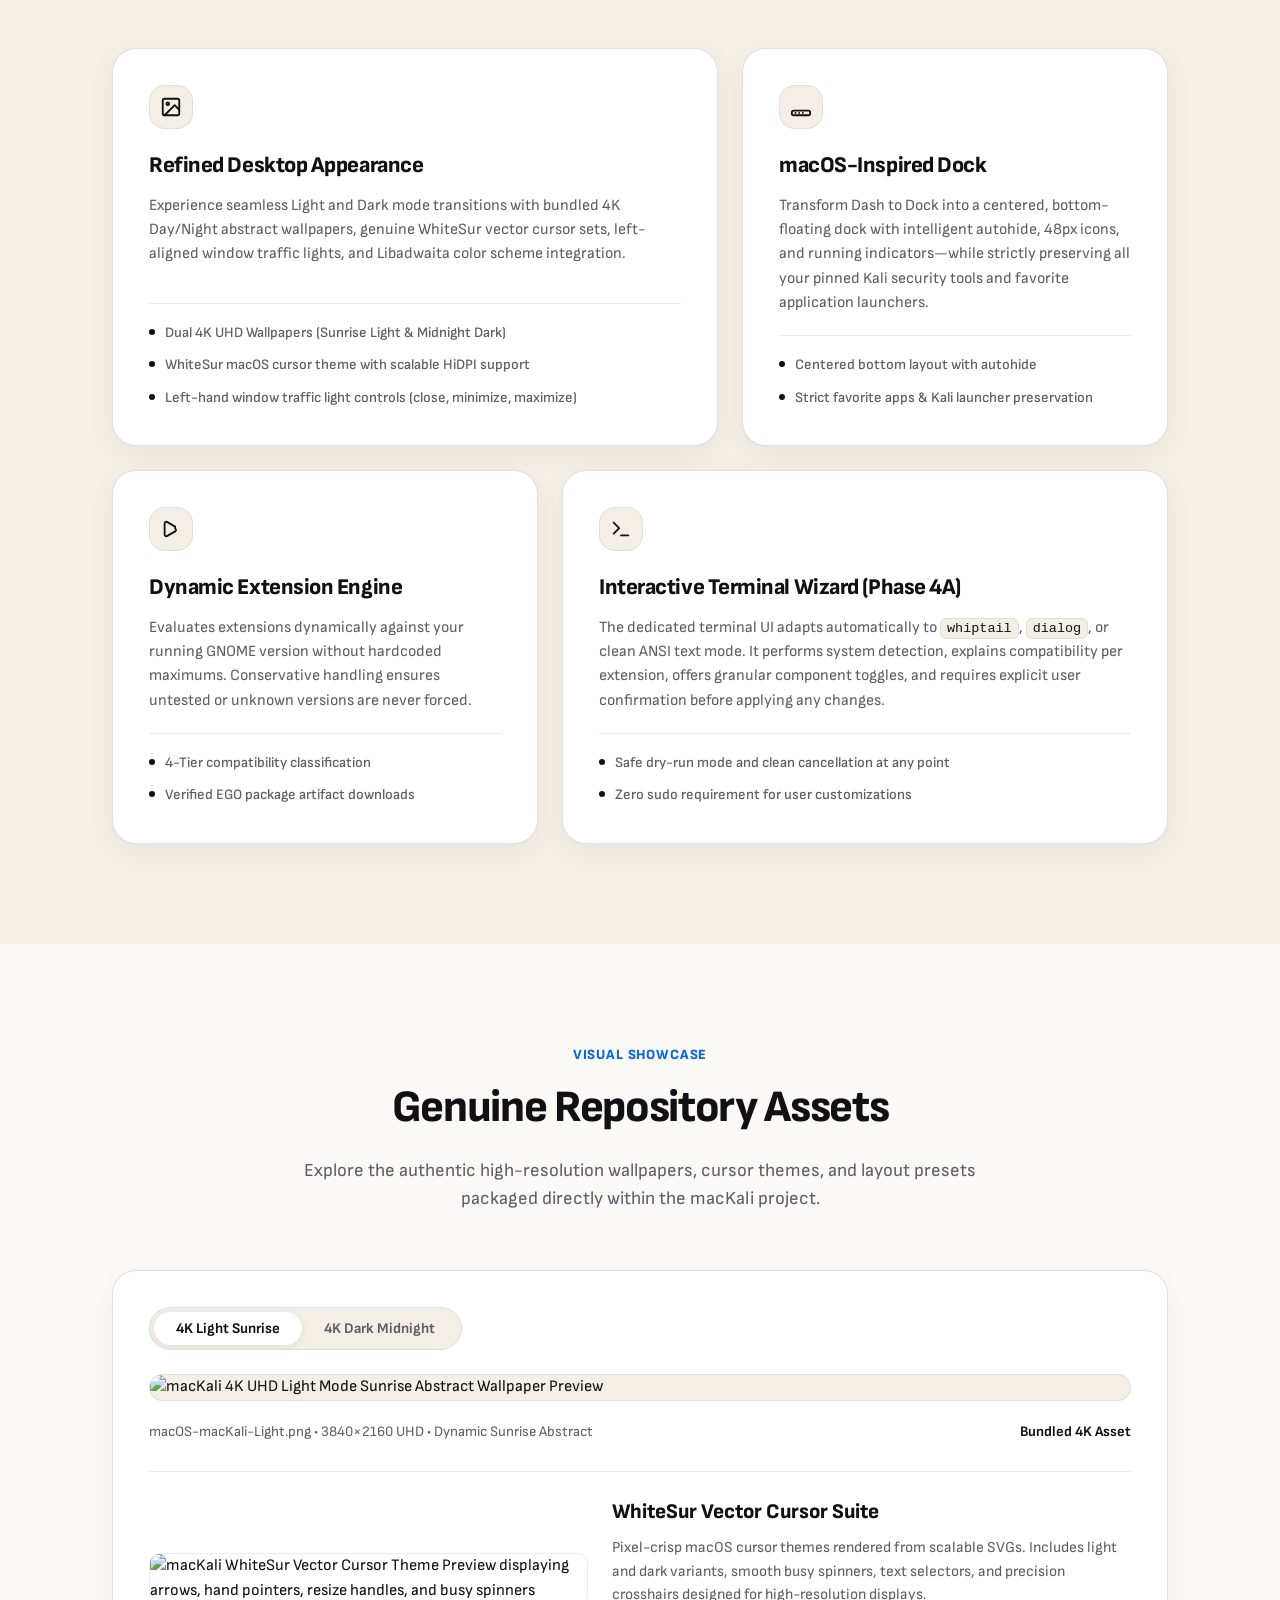
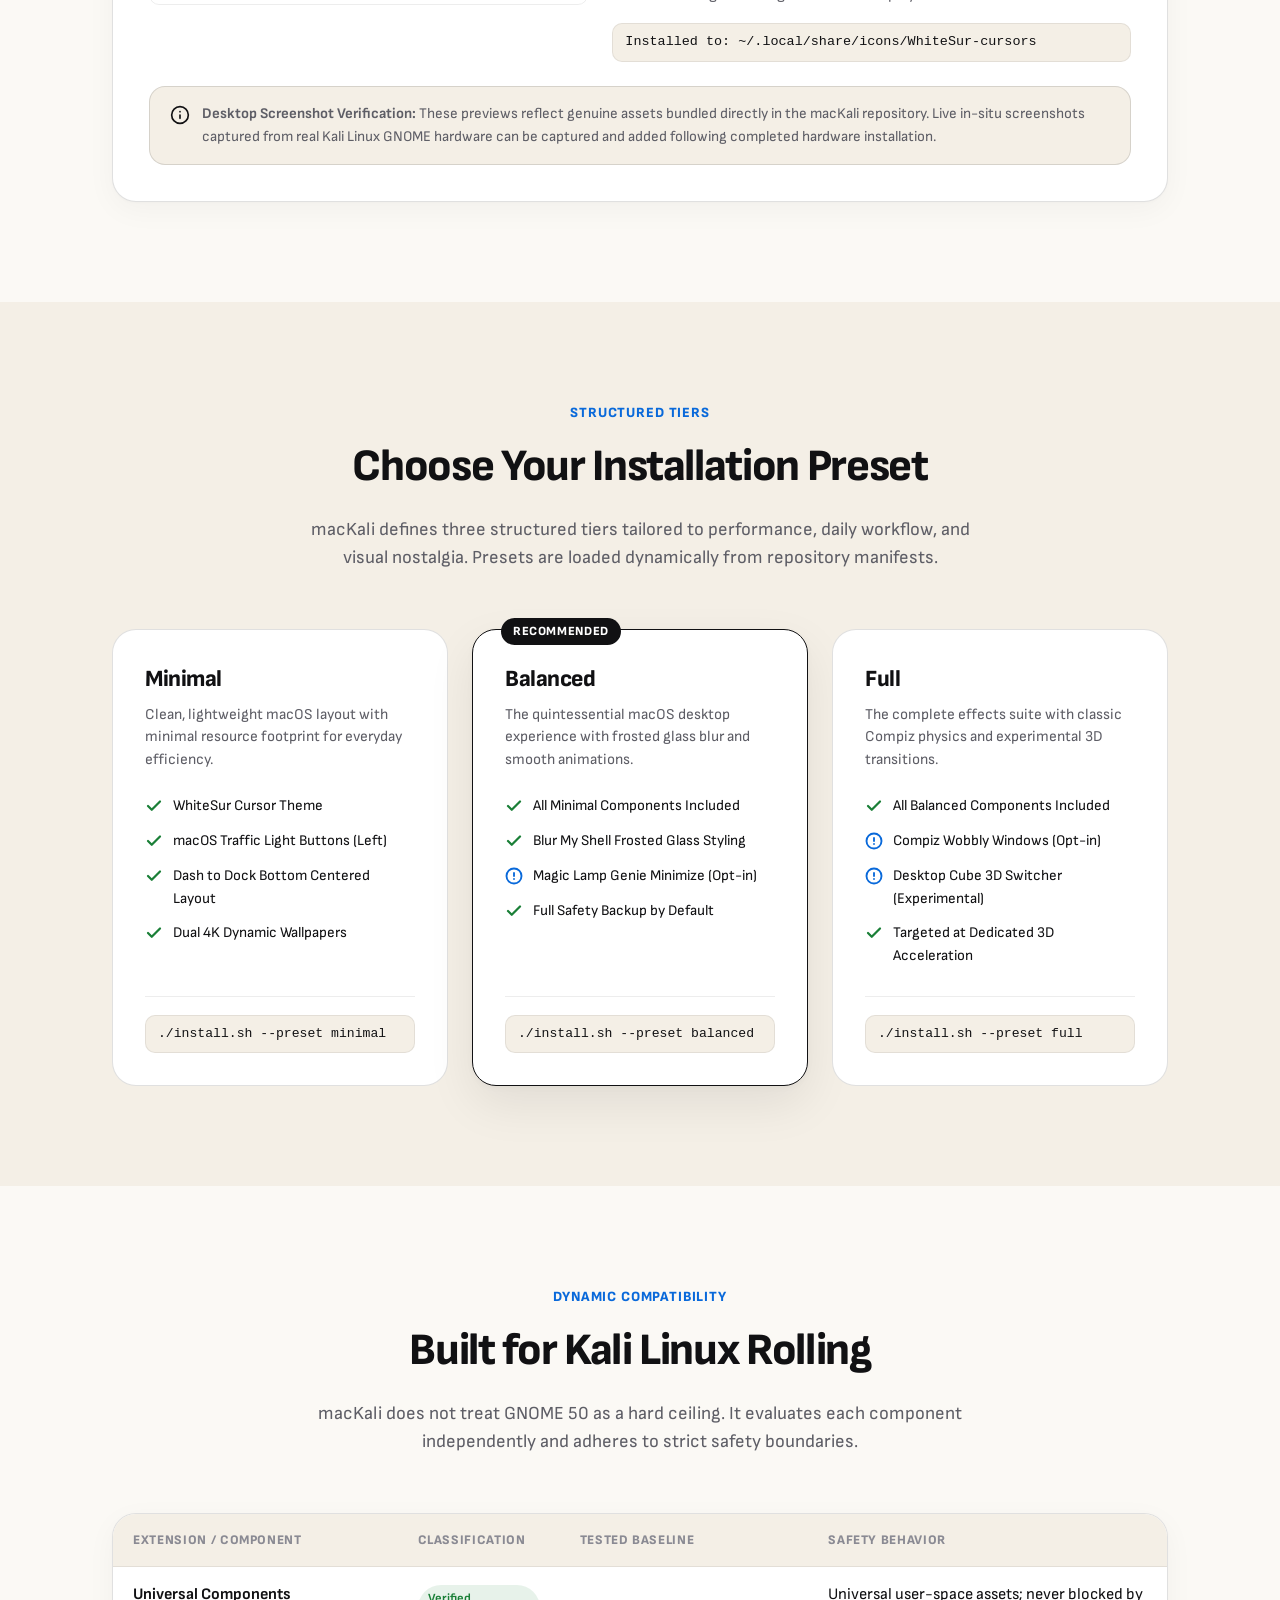
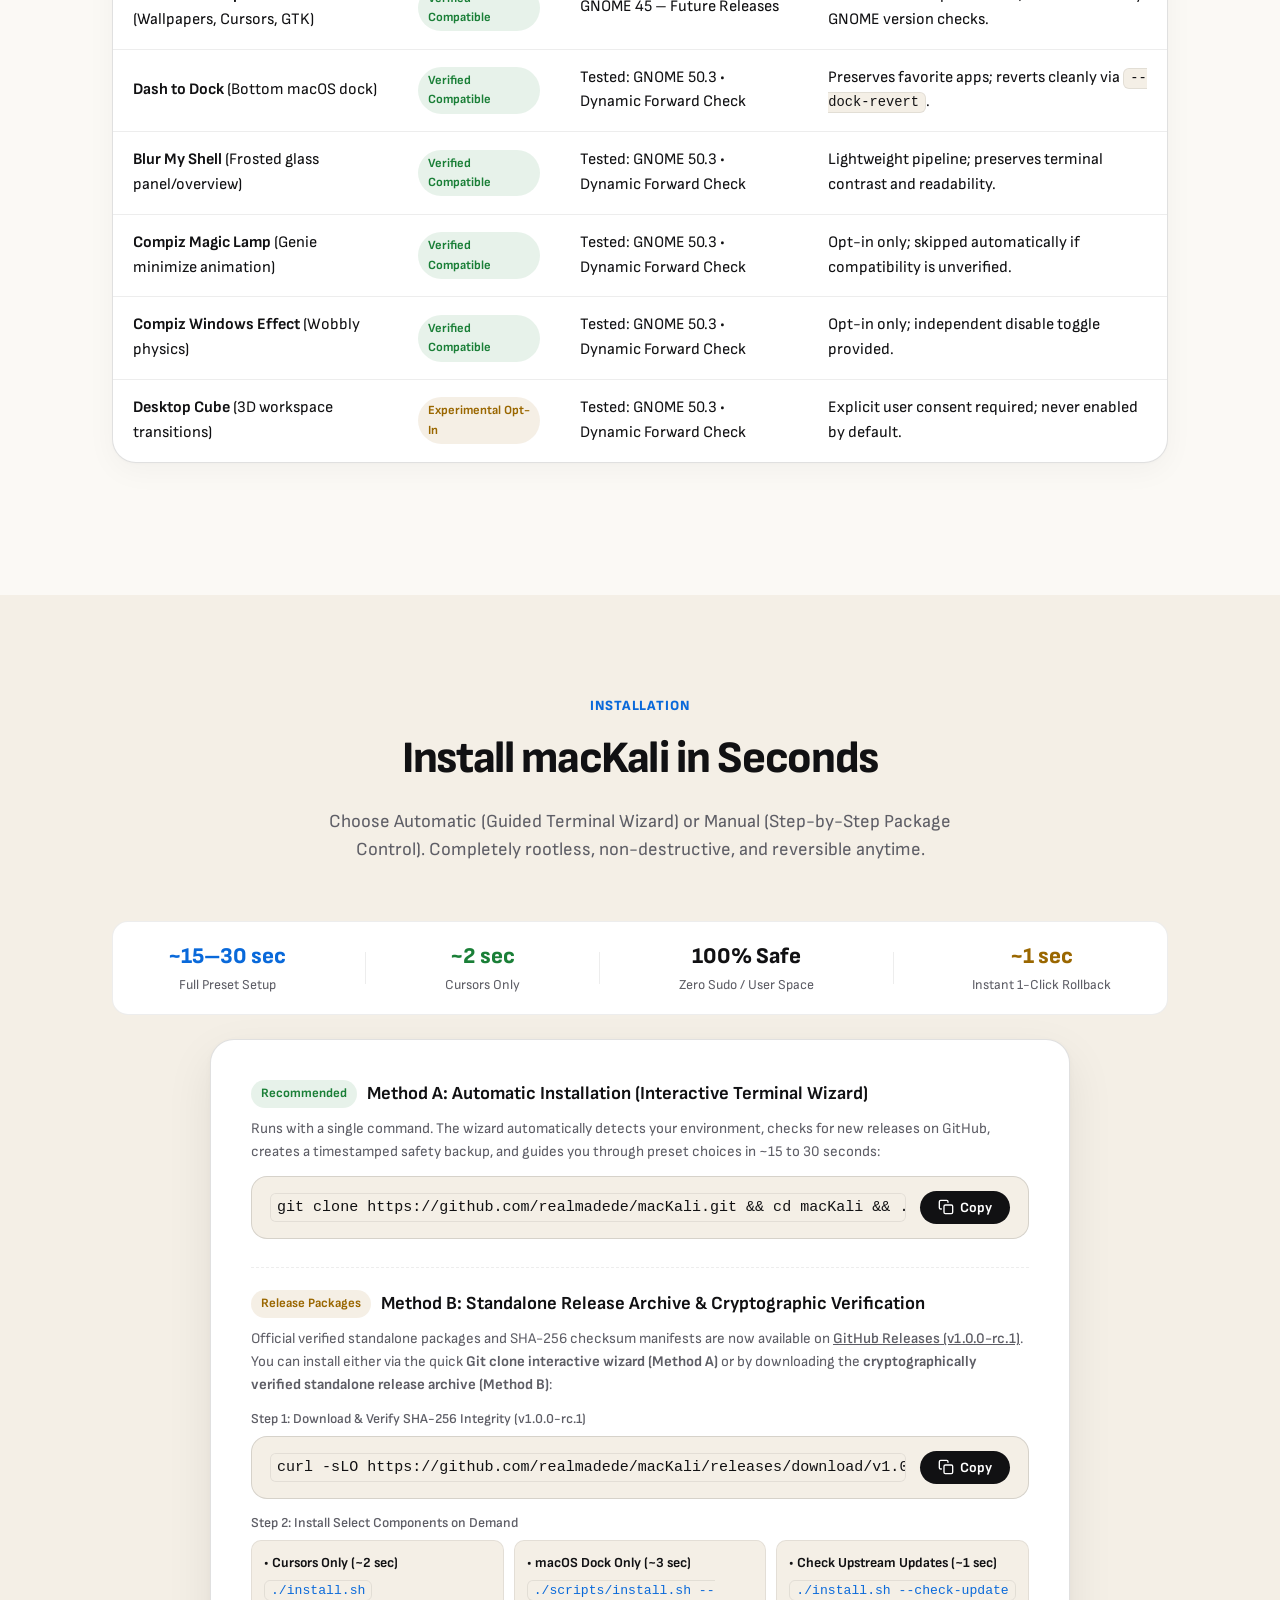
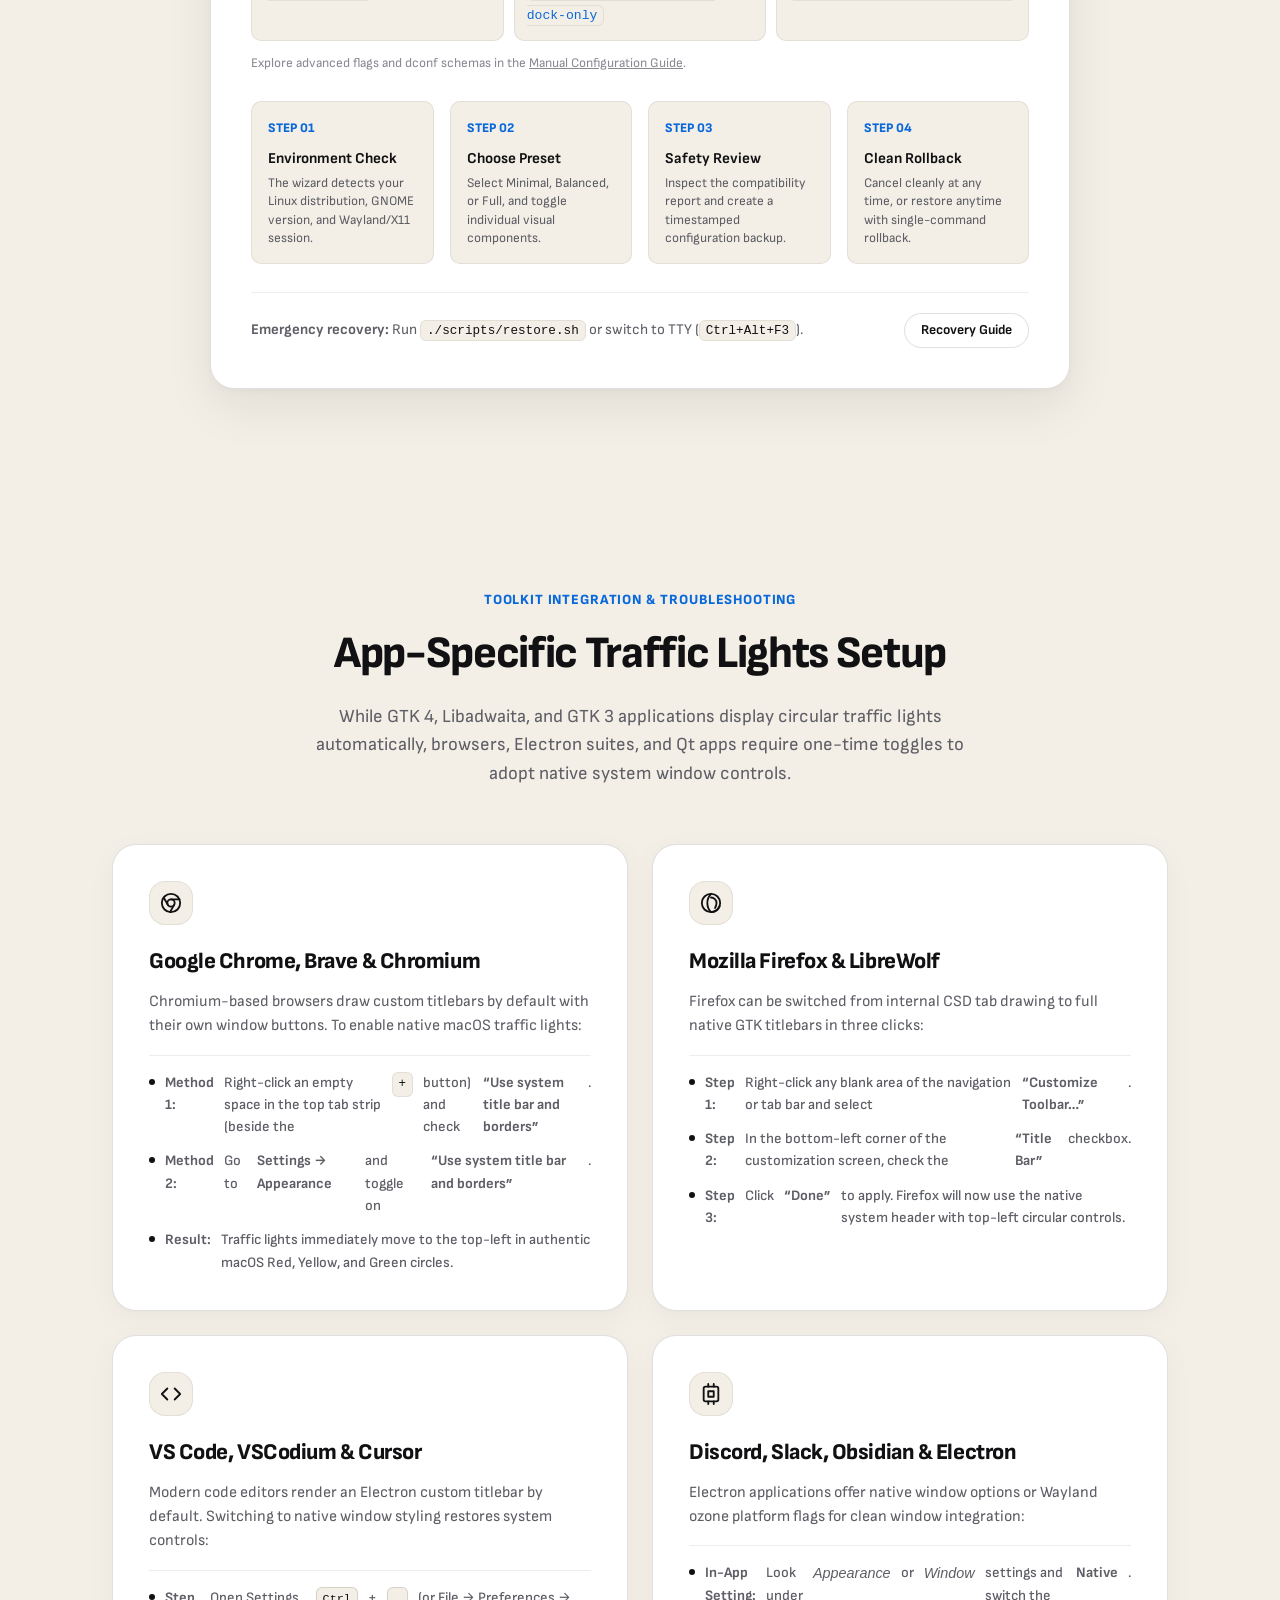
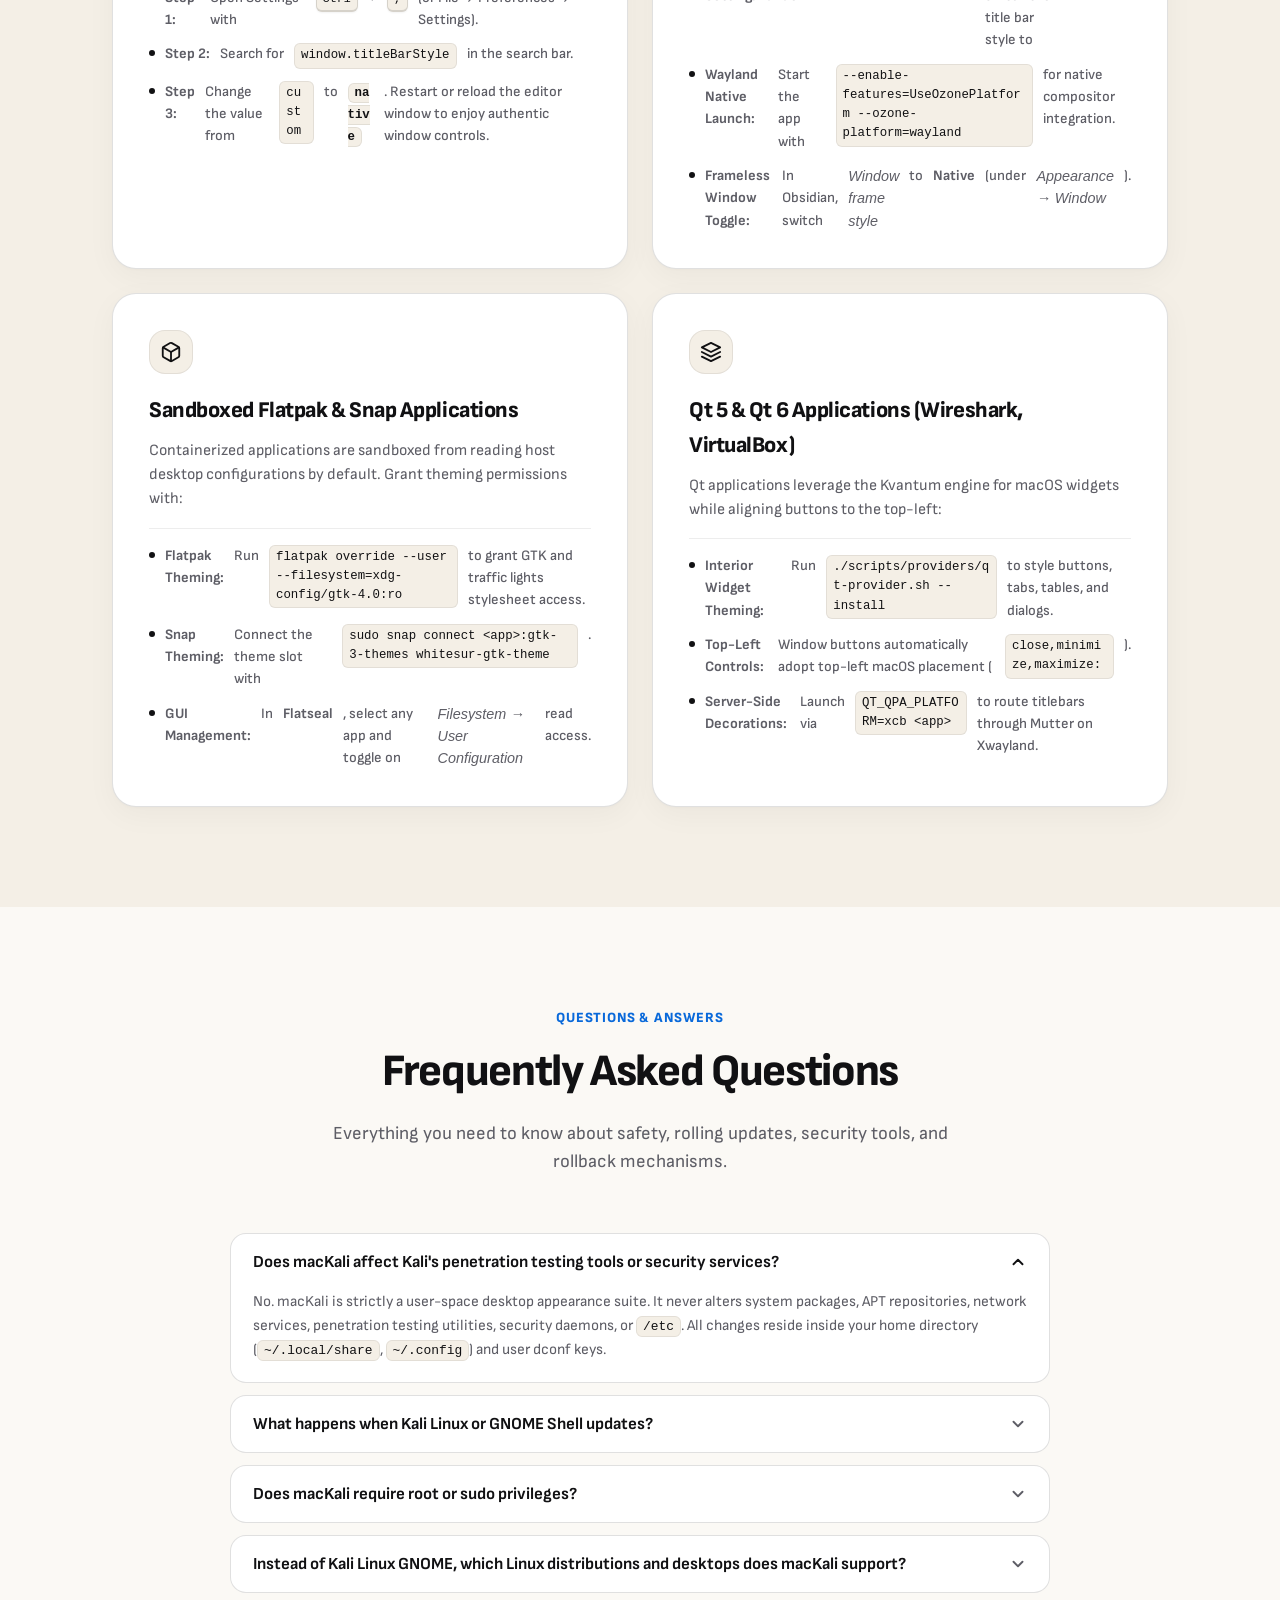
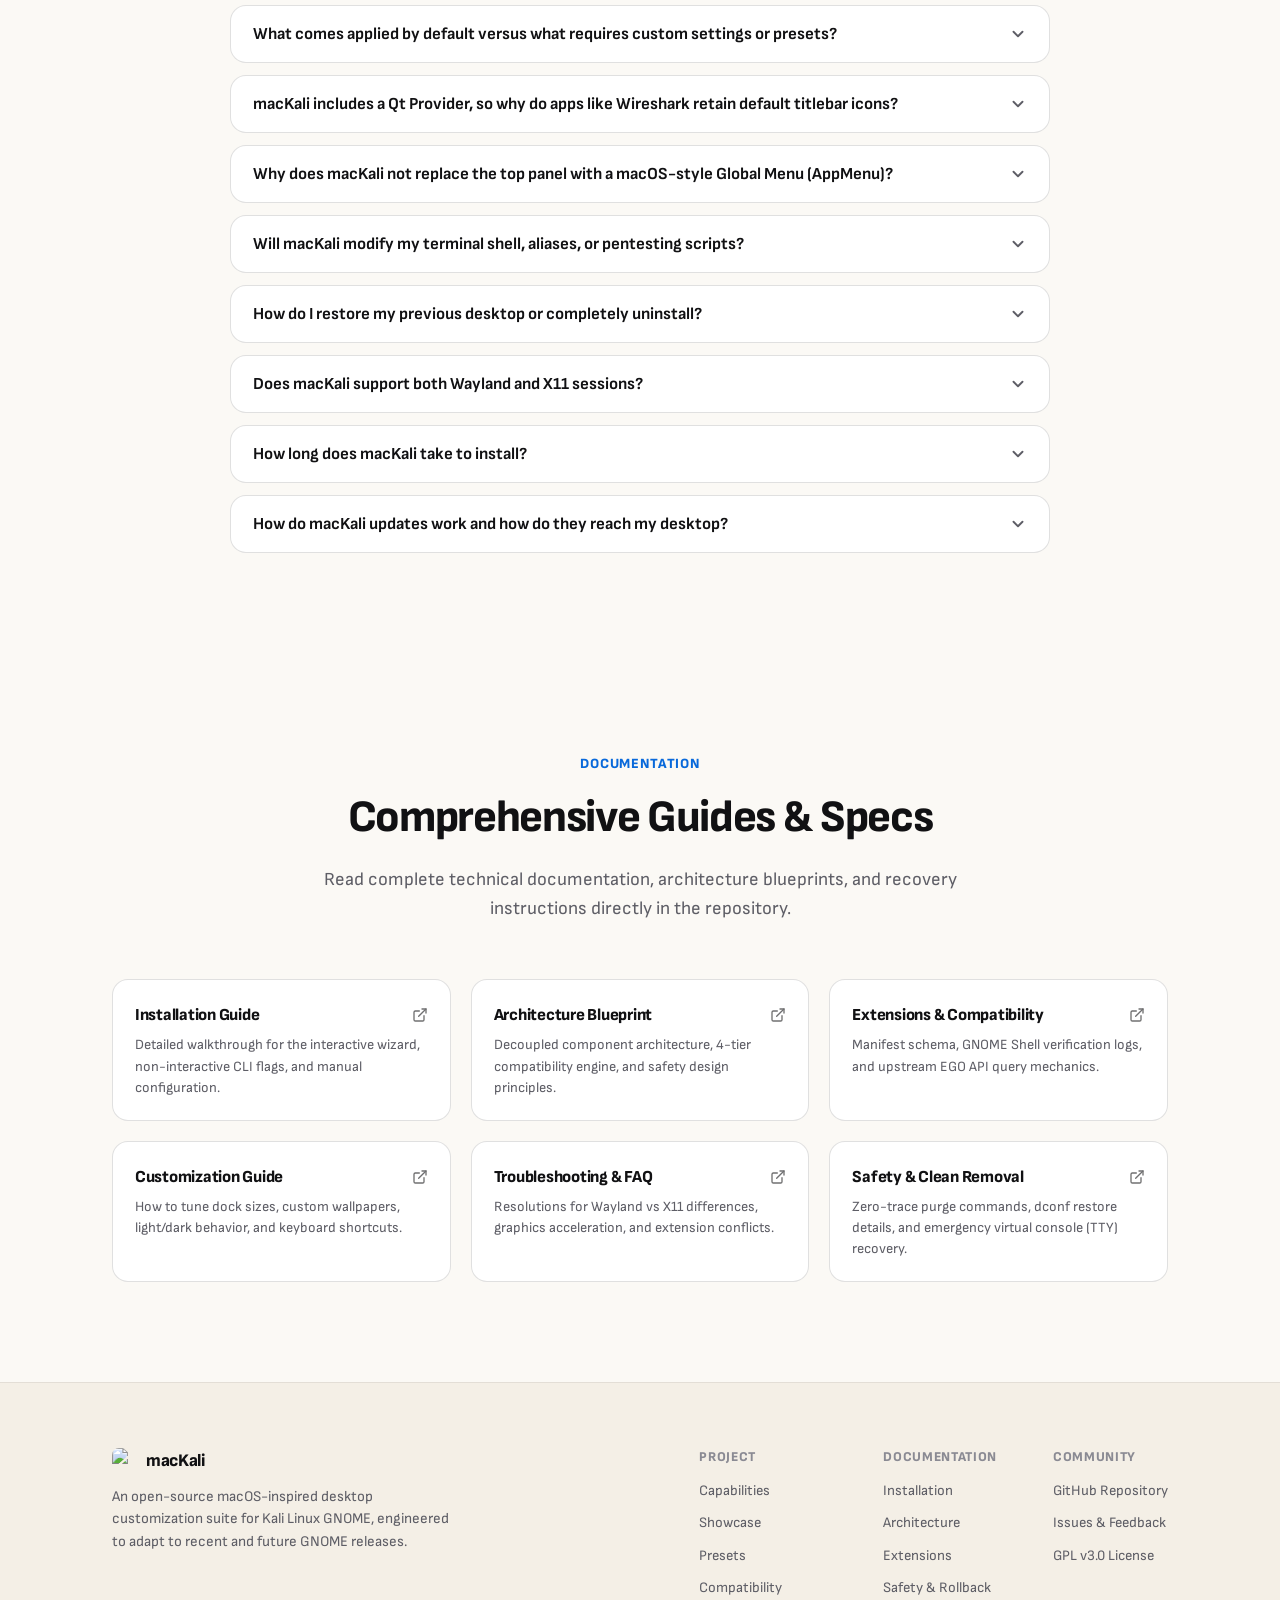
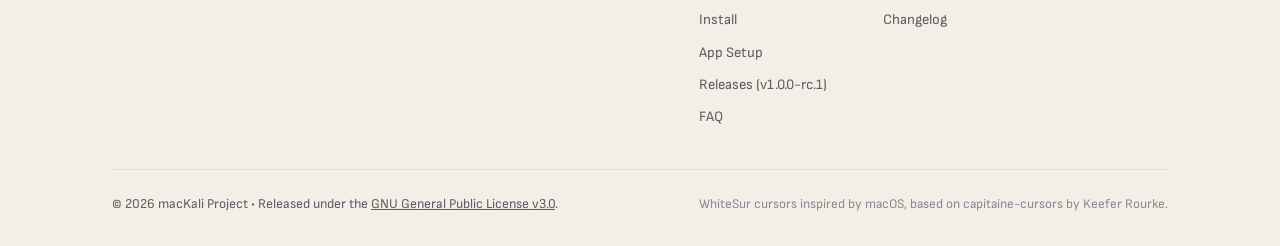
==== commit 44857409: "fix(website): eliminate navbar overflow, balance app-setup cards, and refine responsive breakpoints" ====
--- a/website/index.html
+++ b/website/index.html
@@ -720,6 +720,7 @@
             <ul class="card-feature-list">
               <li class="feature-bullet-item"><strong>In-App Setting:</strong> Look under <em>Appearance</em> or <em>Window</em> settings and switch the title bar style to <strong>Native</strong>.</li>
               <li class="feature-bullet-item"><strong>Wayland Native Launch:</strong> Start the app with <code>--enable-features=UseOzonePlatform --ozone-platform=wayland</code> for native compositor integration.</li>
+              <li class="feature-bullet-item"><strong>Frameless Window Toggle:</strong> In Obsidian, switch <em>Window frame style</em> to <strong>Native</strong> (under <em>Appearance &rarr; Window</em>).</li>
             </ul>
           </article>
 
@@ -730,11 +731,12 @@
             </div>
             <h3 class="card-title">Sandboxed Flatpak &amp; Snap Applications</h3>
             <p class="card-body-text">
-              Containerized applications are sandboxed from reading <code>~/.config/gtk-4.0</code> by default. To theme Flatpak applications:
+              Containerized applications are sandboxed from reading host desktop configurations by default. Grant theming permissions with:
             </p>
             <ul class="card-feature-list">
-              <li class="feature-bullet-item"><strong>One-Time Override:</strong> Run <code>flatpak override --user --filesystem=xdg-config/gtk-4.0:ro</code> in your terminal.</li>
-              <li class="feature-bullet-item"><strong>Graphical Override:</strong> Open the <strong>Flatseal</strong> utility and grant <em>Filesystem &rarr; User Configuration</em> read access.</li>
+              <li class="feature-bullet-item"><strong>Flatpak Theming:</strong> Run <code>flatpak override --user --filesystem=xdg-config/gtk-4.0:ro</code> to grant GTK and traffic lights stylesheet access.</li>
+              <li class="feature-bullet-item"><strong>Snap Theming:</strong> Connect the theme slot with <code>sudo snap connect &lt;app&gt;:gtk-3-themes whitesur-gtk-theme</code>.</li>
+              <li class="feature-bullet-item"><strong>GUI Management:</strong> In <strong>Flatseal</strong>, select any app and toggle on <em>Filesystem &rarr; User Configuration</em> read access.</li>
             </ul>
           </article>
 
@@ -745,12 +747,12 @@
             </div>
             <h3 class="card-title">Qt 5 &amp; Qt 6 Applications (Wireshark, VirtualBox)</h3>
             <p class="card-body-text">
-              Qt applications use Kvantum for interior widget theming while handling window controls on the top-left:
+              Qt applications leverage the Kvantum engine for macOS widgets while aligning buttons to the top-left:
             </p>
             <ul class="card-feature-list">
-              <li class="feature-bullet-item"><strong>Interior Widget Theming:</strong> Running <code>./scripts/providers/qt-provider.sh --install</code> styles all buttons, menus, packet lists, and dialogs in WhiteSur style.</li>
-              <li class="feature-bullet-item"><strong>Top-Left Layout:</strong> Window controls automatically position on the top-left (<code>close,minimize,maximize:</code>).</li>
-              <li class="feature-bullet-item"><strong>Server-Side Frame Option:</strong> Launch with <code>QT_QPA_PLATFORM=xcb &lt;app&gt;</code> to let Mutter decorate the window via Xwayland.</li>
+              <li class="feature-bullet-item"><strong>Interior Widget Theming:</strong> Run <code>./scripts/providers/qt-provider.sh --install</code> to style buttons, tabs, tables, and dialogs.</li>
+              <li class="feature-bullet-item"><strong>Top-Left Controls:</strong> Window buttons automatically adopt top-left macOS placement (<code>close,minimize,maximize:</code>).</li>
+              <li class="feature-bullet-item"><strong>Server-Side Decorations:</strong> Launch via <code>QT_QPA_PLATFORM=xcb &lt;app&gt;</code> to route titlebars through Mutter on Xwayland.</li>
             </ul>
           </article>
         </div>
--- a/website/styles.css
+++ b/website/styles.css
@@ -62,7 +62,7 @@
 
   /* Layout */
   --container-max: 1120px;
-  --nav-max: 920px;
+  --nav-max: 1140px;
 }
 
 /* Craft Palette - Dark Mode Overrides */
@@ -150,6 +150,29 @@
 
 code, pre {
   font-family: var(--font-mono);
+}
+
+code {
+  font-size: 0.86em;
+  background: var(--bg-subtle);
+  border: 1px solid var(--border-light);
+  border-radius: 6px;
+  padding: 2px 6px;
+  color: var(--text-main);
+  word-break: break-word;
+  overflow-wrap: anywhere;
+}
+
+kbd {
+  font-family: var(--font-mono);
+  font-size: 0.82em;
+  background: var(--bg-subtle);
+  border: 1px solid var(--border-medium);
+  border-bottom: 2px solid var(--border-medium);
+  border-radius: 6px;
+  padding: 2px 6px;
+  color: var(--text-main);
+  box-shadow: 0 1px 2px rgba(0, 0, 0, 0.05);
 }
 
 /* Keyboard accessibility */
@@ -199,8 +222,10 @@
 }
 
 .site-nav-pill {
+  position: relative;
   pointer-events: auto;
   max-width: var(--nav-max);
+  width: 100%;
   margin: 0 auto;
   background: var(--bg-nav);
   backdrop-filter: blur(20px);
@@ -208,18 +233,19 @@
   border: 1px solid var(--border-medium);
   border-radius: var(--radius-pill);
   box-shadow: var(--shadow-nav);
-  padding: 8px 12px 8px 20px;
+  padding: 6px 12px 6px 18px;
   display: flex;
   align-items: center;
   justify-content: space-between;
+  gap: 10px;
   transition: all 0.25s ease;
 }
 
 .brand {
   display: flex;
   align-items: center;
-  gap: 10px;
-  font-size: 1.15rem;
+  gap: 8px;
+  font-size: 1.1rem;
   font-weight: 800;
   letter-spacing: -0.02em;
   color: var(--text-main);
@@ -227,23 +253,28 @@
 }
 
 .brand-icon {
-  width: 28px;
-  height: 28px;
-  border-radius: 8px;
+  width: 26px;
+  height: 26px;
+  border-radius: 7px;
 }
 
 .nav-links {
   display: flex;
   align-items: center;
   list-style: none;
-  gap: clamp(12px, 2vw, 24px);
+  gap: clamp(8px, 1.2vw, 16px);
+  margin: 0;
+  padding: 0;
+  flex-wrap: nowrap;
 }
 
 .nav-link {
-  font-size: 0.95rem;
+  font-size: 0.88rem;
   font-weight: 600;
   color: var(--text-muted);
+  white-space: nowrap;
   transition: color 0.18s ease;
+  padding: 4px 2px;
 }
 
 .nav-link:hover {
@@ -253,7 +284,7 @@
 .nav-actions {
   display: flex;
   align-items: center;
-  gap: 10px;
+  gap: 8px;
   flex-shrink: 0;
 }
 
@@ -261,8 +292,8 @@
   background: transparent;
   border: 1px solid var(--border-light);
   color: var(--text-muted);
-  width: 36px;
-  height: 36px;
+  width: 34px;
+  height: 34px;
   border-radius: var(--radius-pill);
   display: flex;
   align-items: center;
@@ -280,13 +311,14 @@
 .btn-pill-cta {
   background: var(--accent-primary);
   color: var(--text-inverse);
-  font-size: 0.9rem;
+  font-size: 0.85rem;
   font-weight: 700;
-  padding: 8px 18px;
+  padding: 6px 14px;
   border-radius: var(--radius-pill);
   display: inline-flex;
   align-items: center;
   gap: 6px;
+  white-space: nowrap;
   transition: all 0.2s ease;
 }
 
@@ -647,8 +679,9 @@
 
 .feature-bullet-item {
   display: flex;
-  align-items: center;
+  align-items: flex-start;
   gap: 10px;
+  line-height: 1.55;
 }
 
 .feature-bullet-item::before {
@@ -656,8 +689,30 @@
   width: 6px;
   height: 6px;
   border-radius: 50%;
-  background: var(--text-main);
+  background: var(--accent-primary);
   flex-shrink: 0;
+  margin-top: 7px;
+}
+
+/* App-Specific Traffic Lights Card Optimization */
+#app-setup .craft-card {
+  display: flex;
+  flex-direction: column;
+  justify-content: flex-start;
+  height: 100%;
+}
+
+#app-setup .card-body-text {
+  margin-bottom: 16px;
+  min-height: 48px;
+}
+
+#app-setup .card-feature-list {
+  margin-top: 0;
+  border-top: 1px solid var(--border-light);
+  padding-top: 16px;
+  gap: 12px;
+  flex-grow: 1;
 }
 
 /* --------------------------------------------------------------------------
@@ -1173,10 +1228,60 @@
   }
 }
 
-/* Tablet Breakpoint (Under 980px) */
-@media (max-width: 980px) {
-  .card-span-7, .card-span-5 {
+/* Large Tablet / Small Desktop Breakpoint (Under 1080px) */
+@media (max-width: 1080px) {
+  .nav-links {
+    gap: 8px;
+  }
+  .nav-link {
+    font-size: 0.84rem;
+  }
+}
+
+/* Tablet & Mobile Nav Drawer Breakpoint (Under 1040px) */
+@media (max-width: 1040px) {
+  .nav-links {
+    display: none;
+  }
+  .nav-links.active {
+    display: flex;
+    flex-direction: column;
+    position: absolute;
+    top: calc(100% + 10px);
+    left: 0;
+    right: 0;
+    background: var(--bg-surface);
+    border: 1px solid var(--border-medium);
+    border-radius: var(--radius-card);
+    box-shadow: var(--shadow-elevated);
+    padding: 20px 24px;
+    gap: 12px;
+    z-index: 1001;
+  }
+  .nav-links.active .nav-link {
+    font-size: 1rem;
+    padding: 8px 0;
+    display: block;
+    width: 100%;
+    border-bottom: 1px solid var(--border-light);
+  }
+  .nav-links.active li:last-child .nav-link {
+    border-bottom: none;
+  }
+  .mobile-menu-btn {
+    display: flex;
+    align-items: center;
+    justify-content: center;
+  }
+}
+
+/* Medium Tablet Breakpoint (Under 920px) */
+@media (max-width: 920px) {
+  .card-span-7, .card-span-5, .card-span-6, .card-span-4 {
     grid-column: span 12;
+  }
+  #app-setup .card-body-text {
+    min-height: 0;
   }
   .presets-grid {
     grid-template-columns: 1fr;
@@ -1191,39 +1296,12 @@
   }
 }
 
-/* Mobile Breakpoint (Under 860px) */
-@media (max-width: 860px) {
-  .nav-links {
-    display: none;
-  }
-  .nav-links.active {
-    display: flex;
-    flex-direction: column;
-    position: absolute;
-    top: 60px;
-    left: 12px;
-    right: 12px;
-    background: var(--bg-surface);
-    border: 1px solid var(--border-medium);
-    border-radius: var(--radius-card);
-    box-shadow: var(--shadow-elevated);
-    padding: 24px;
-    gap: 16px;
-  }
-  .mobile-menu-btn {
-    display: block;
-  }
-  .btn-pill-cta span {
-    display: none;
-  }
-}
-
 /* Small Smartphone Breakpoint (Under 640px) */
 @media (max-width: 640px) {
   .cards-grid {
     grid-template-columns: 1fr;
   }
-  .card-span-6, .card-span-4, .card-span-12 {
+  .card-span-6, .card-span-4, .card-span-12, .card-span-7, .card-span-5 {
     grid-column: span 1;
   }
   .steps-row {
@@ -1246,6 +1324,22 @@
   .footer-nav-groups {
     flex-direction: column;
     gap: 24px;
+  }
+}
+
+/* Extra Small Phone Breakpoint (Under 480px) */
+@media (max-width: 480px) {
+  .site-nav-pill {
+    padding: 6px 10px 6px 14px;
+  }
+  .brand span {
+    font-size: 0.98rem;
+  }
+  .btn-pill-cta span {
+    display: none;
+  }
+  .btn-pill-cta {
+    padding: 6px 10px;
   }
 }
 
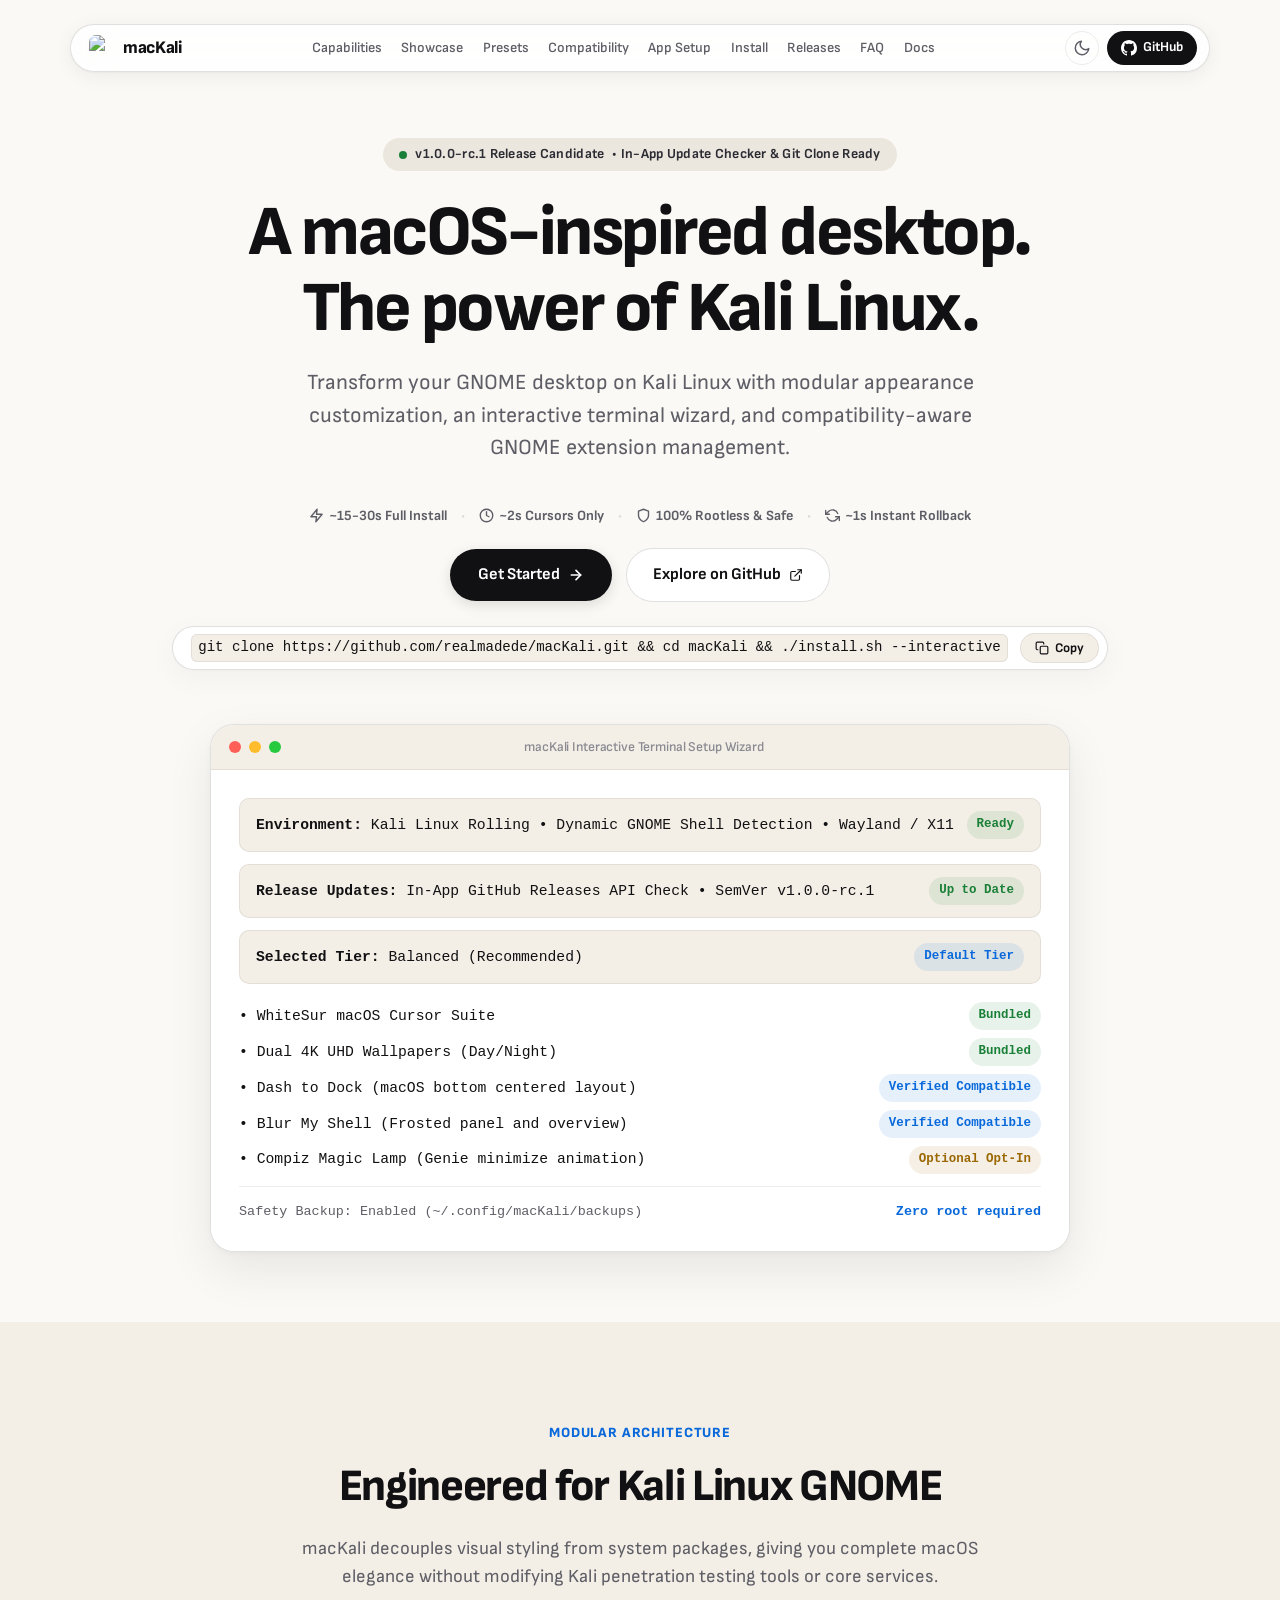
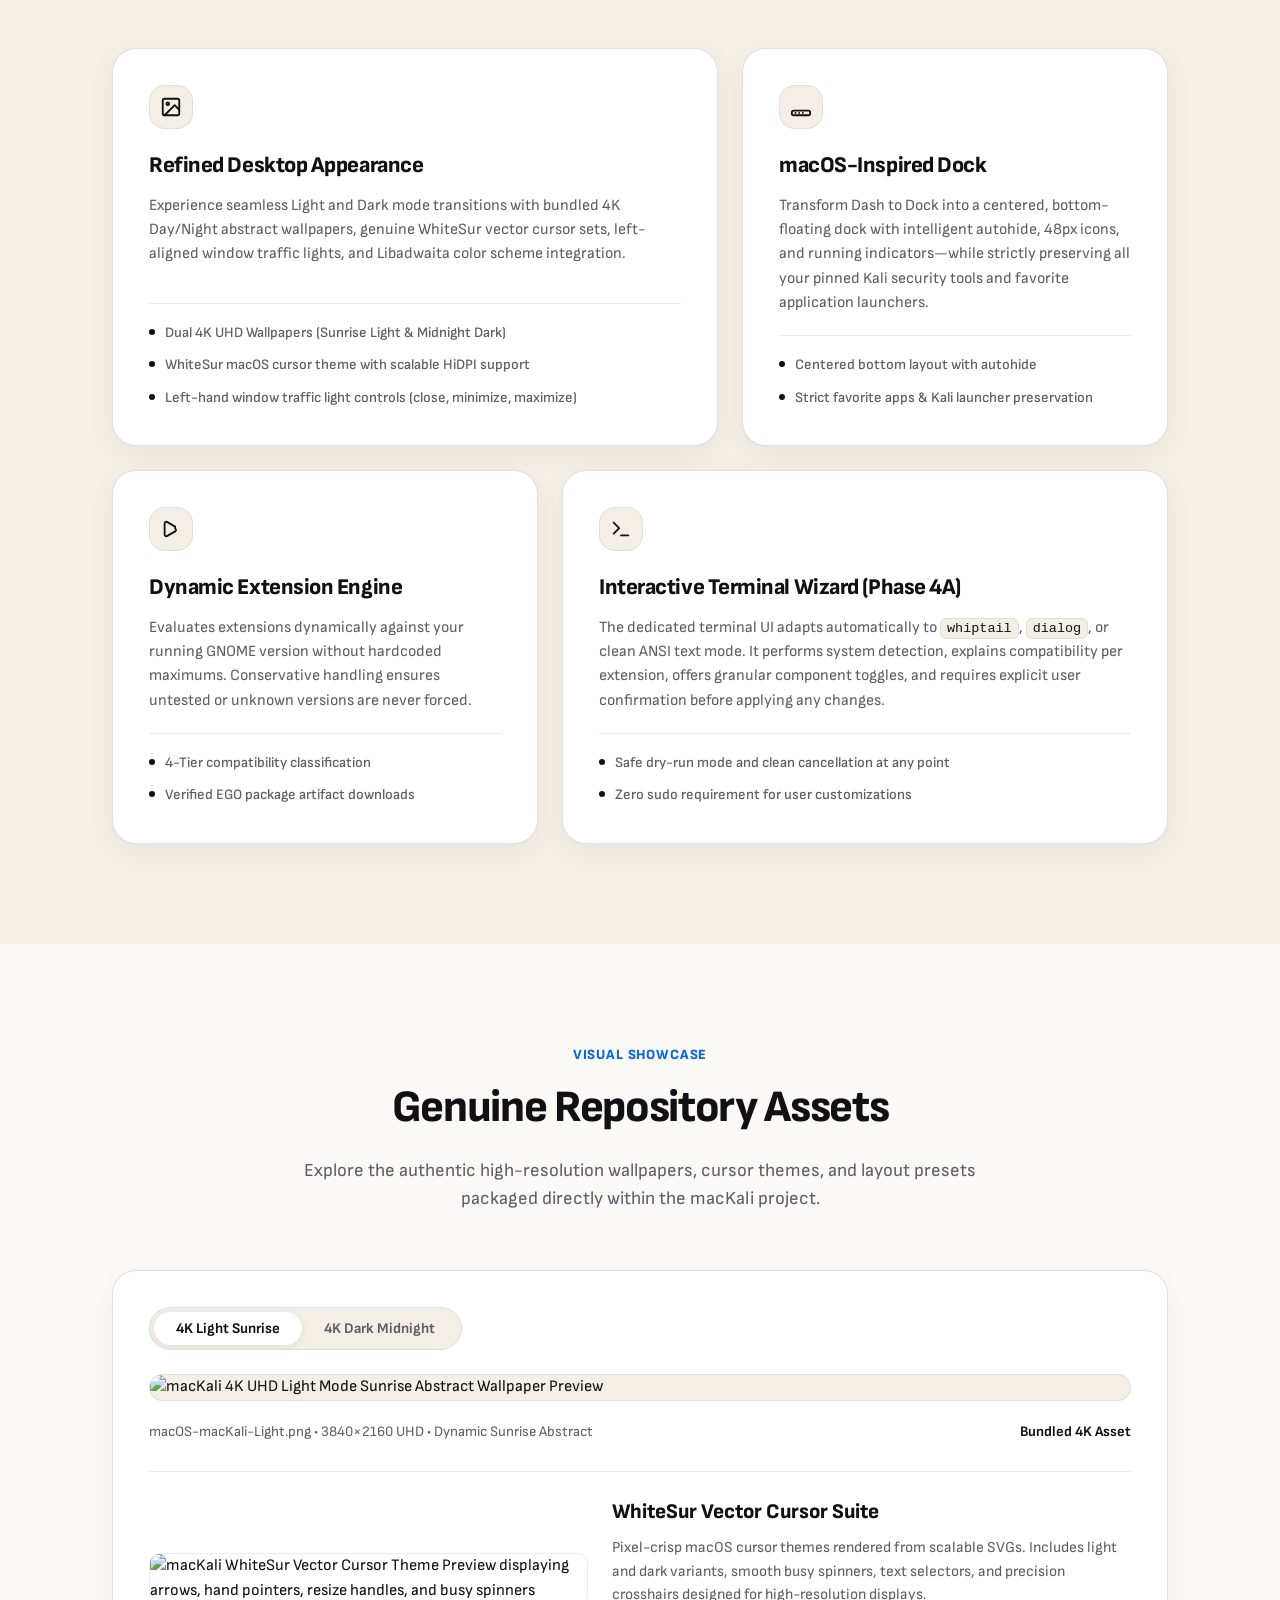
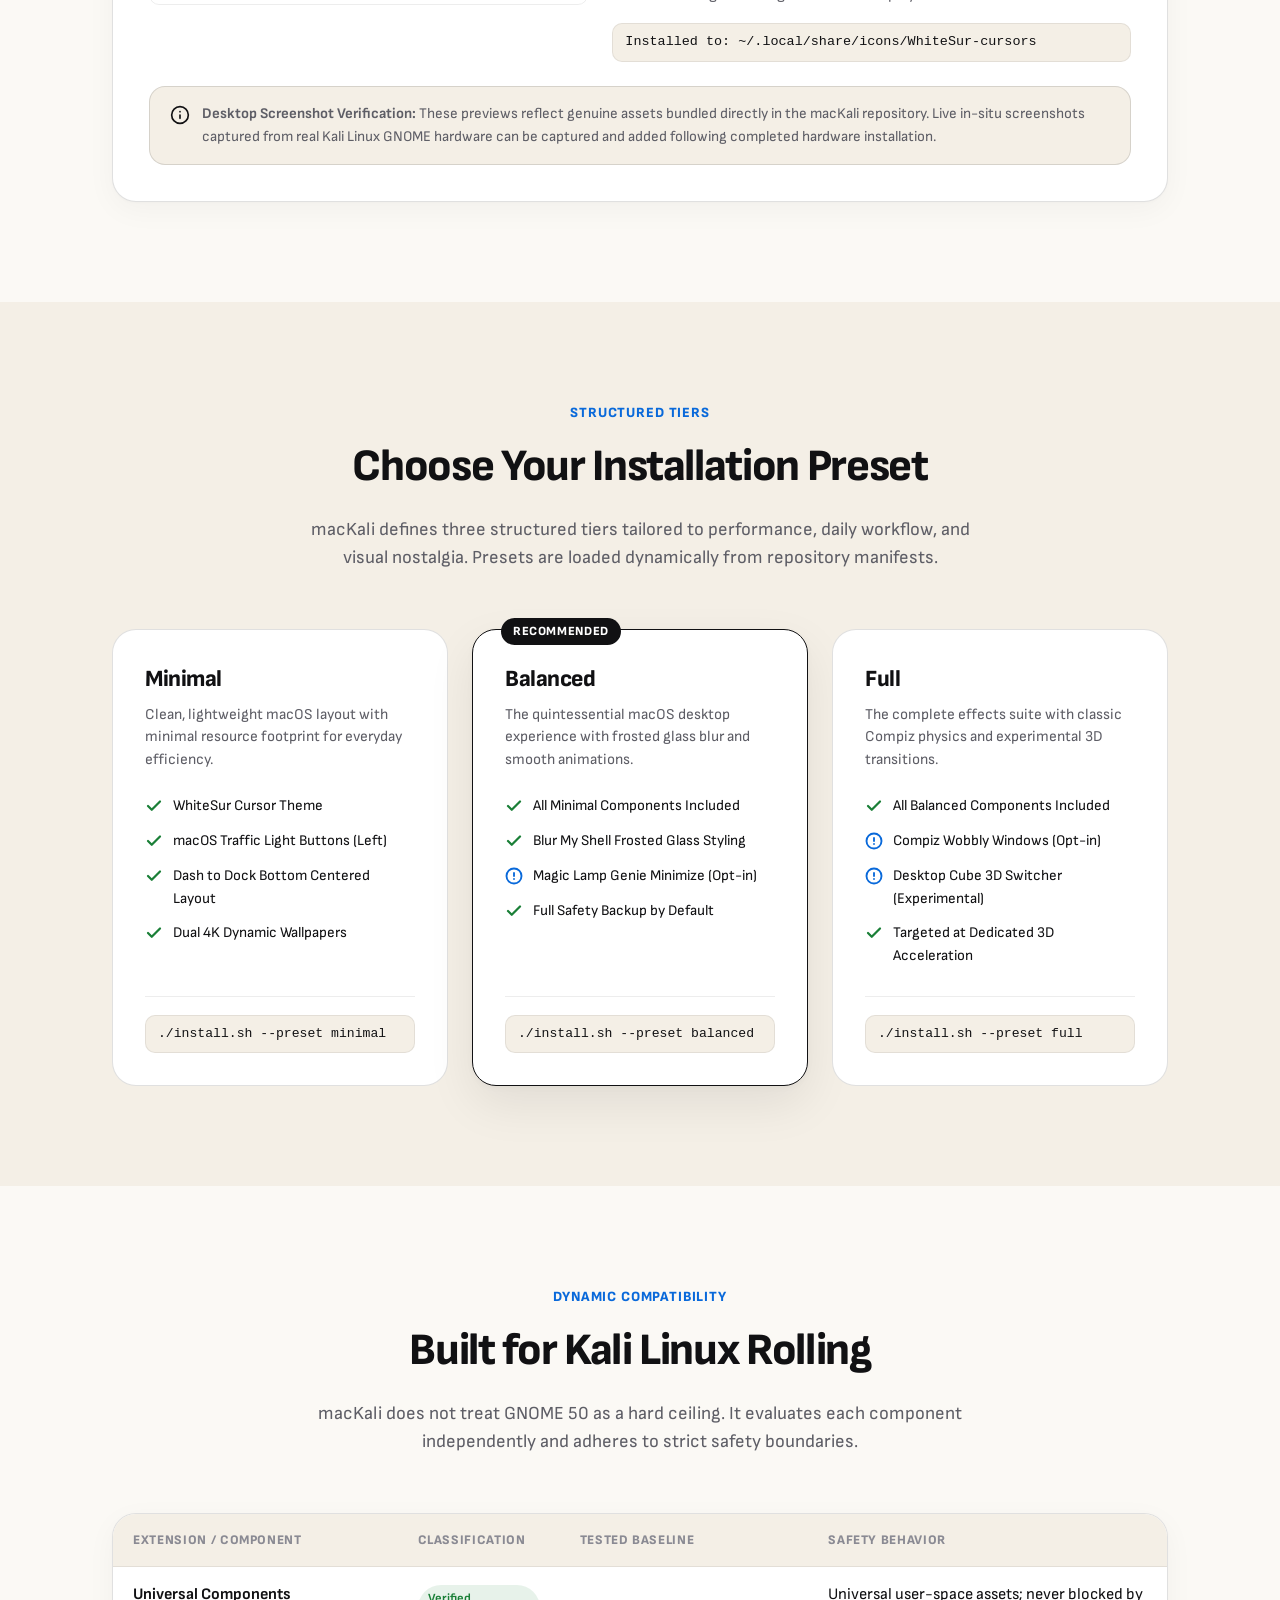
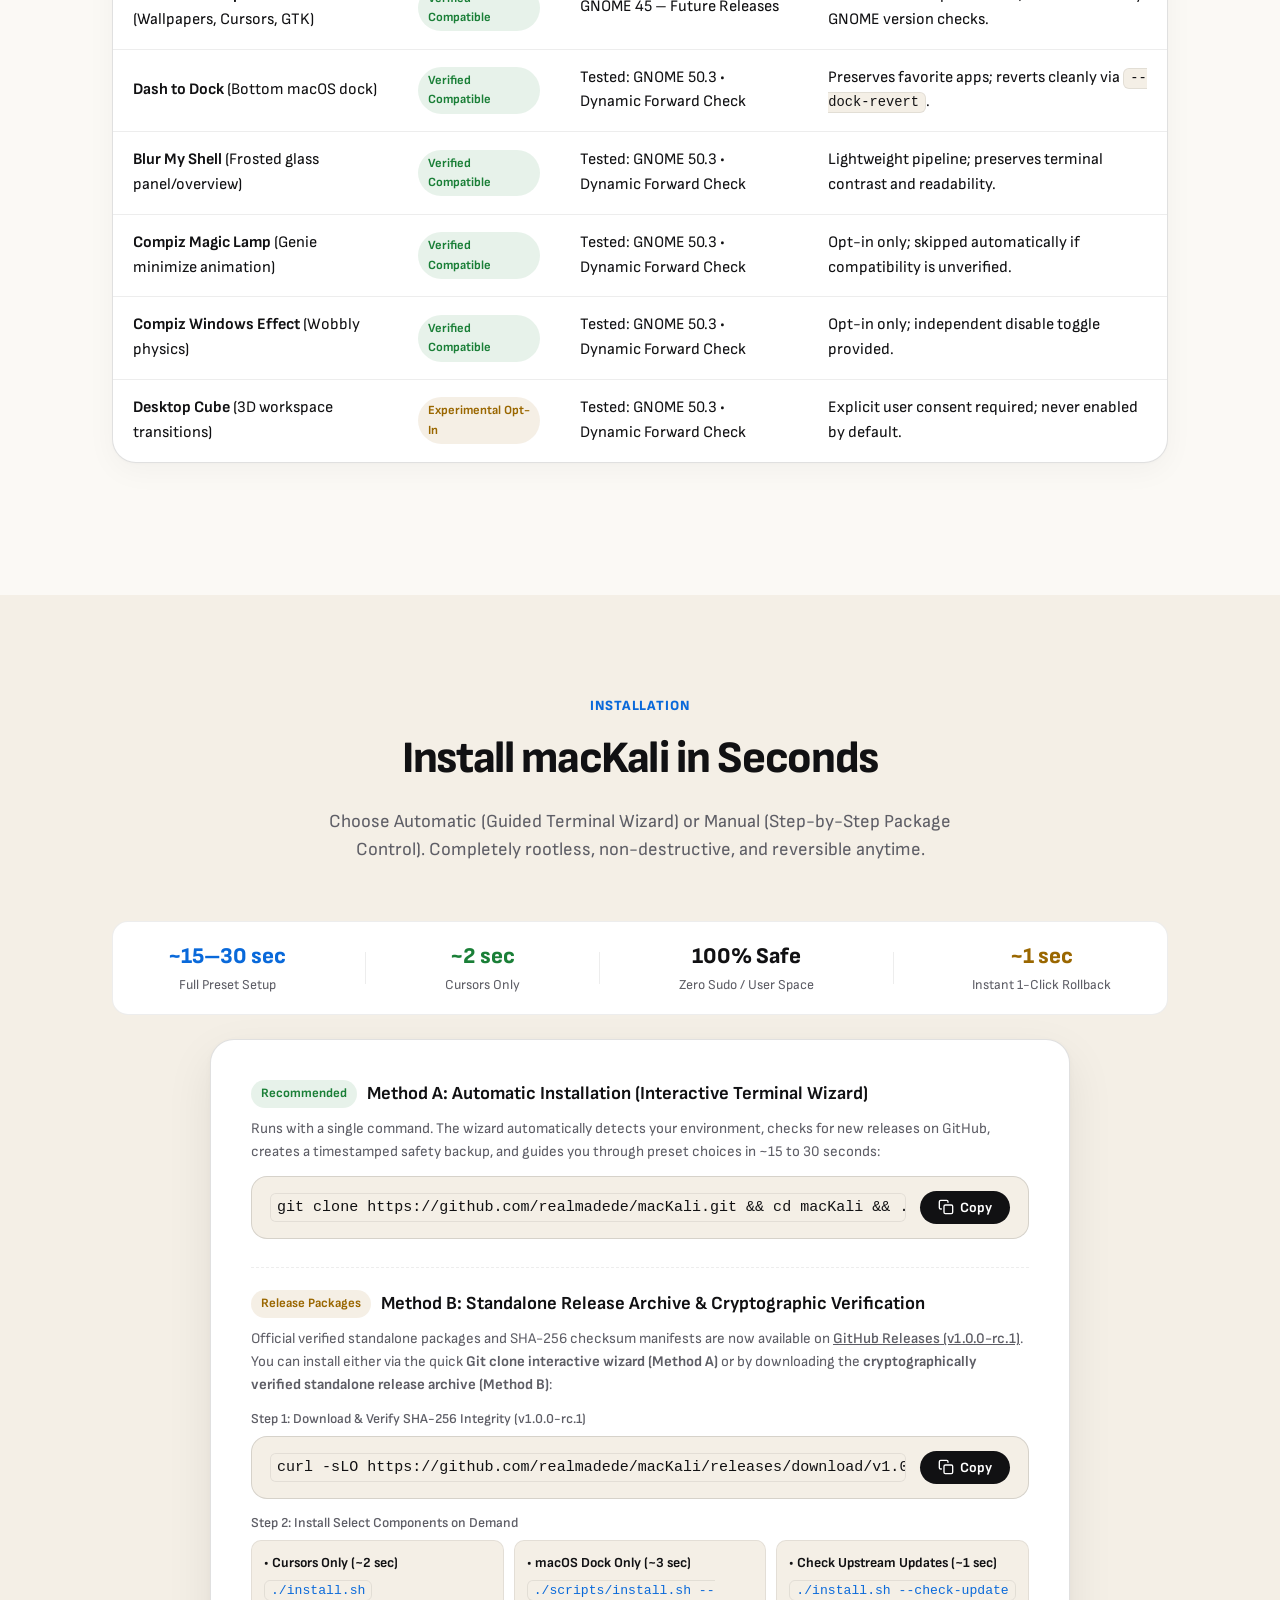
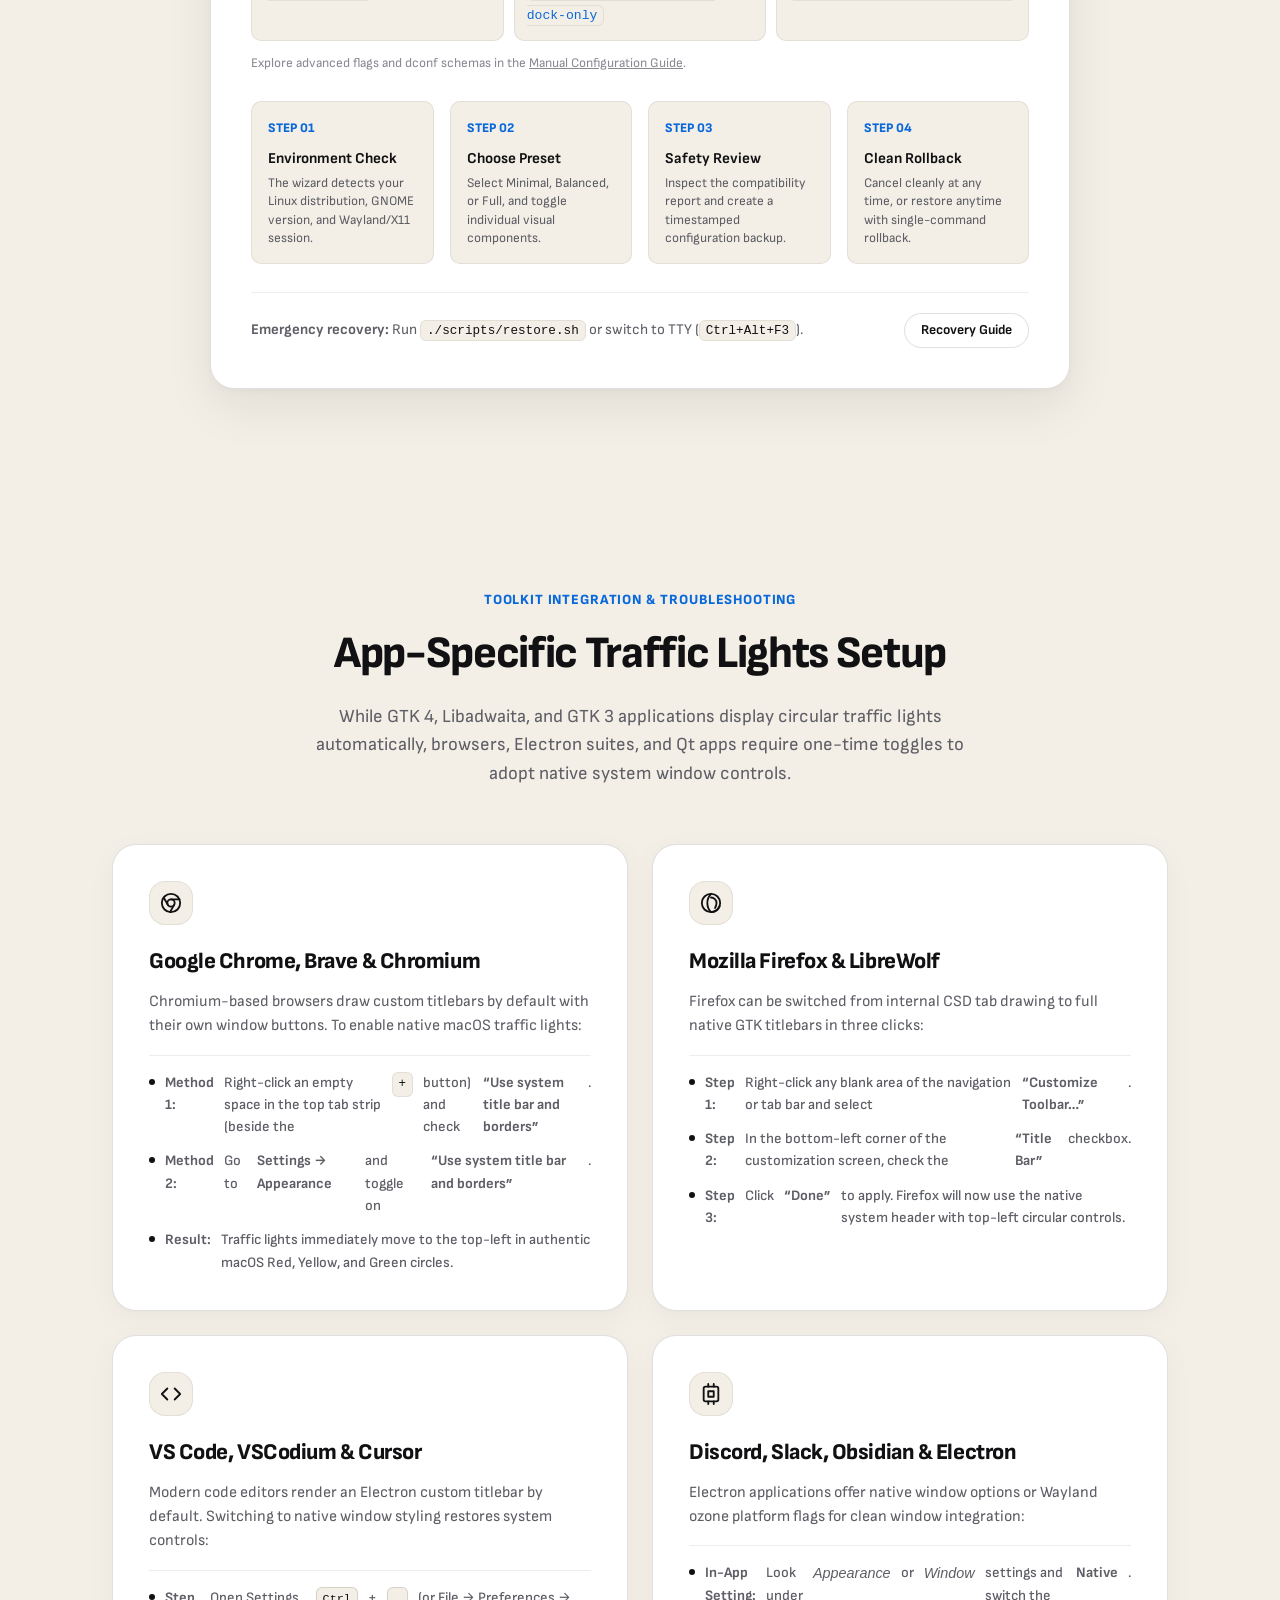
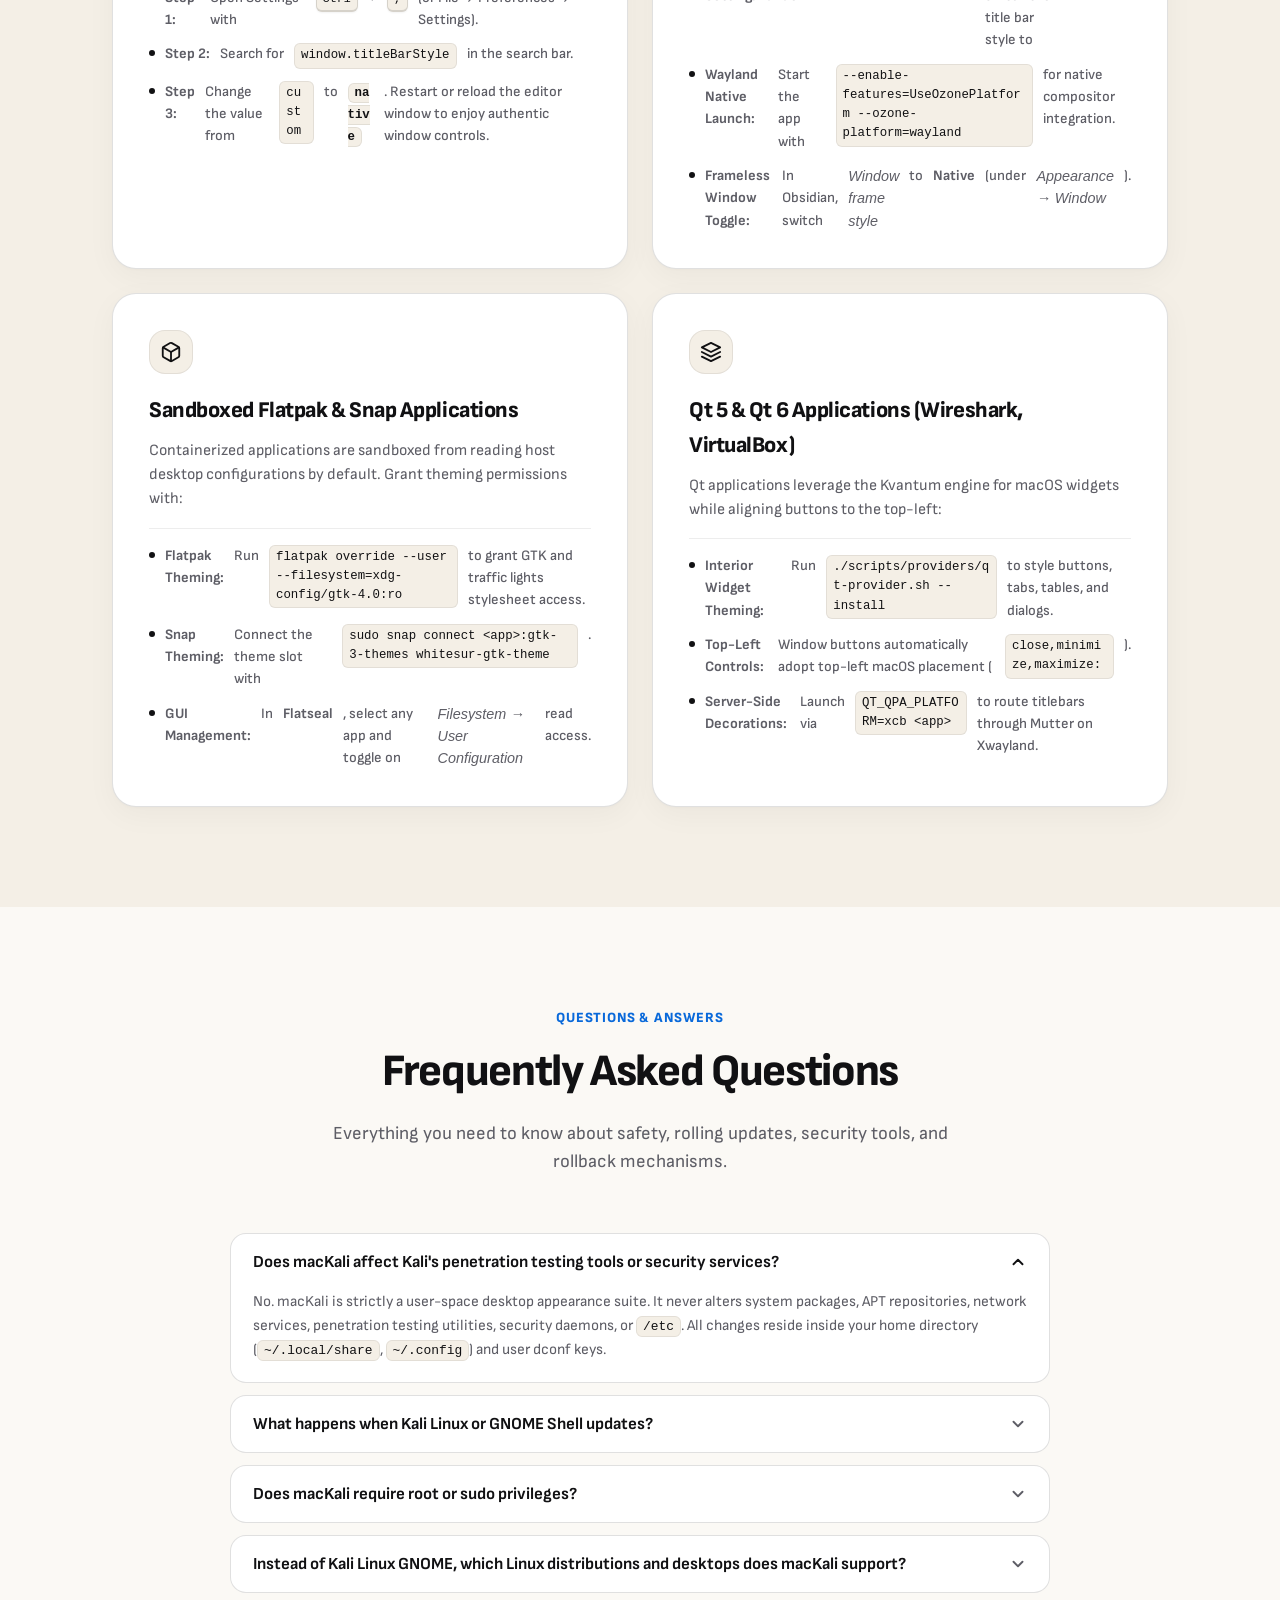
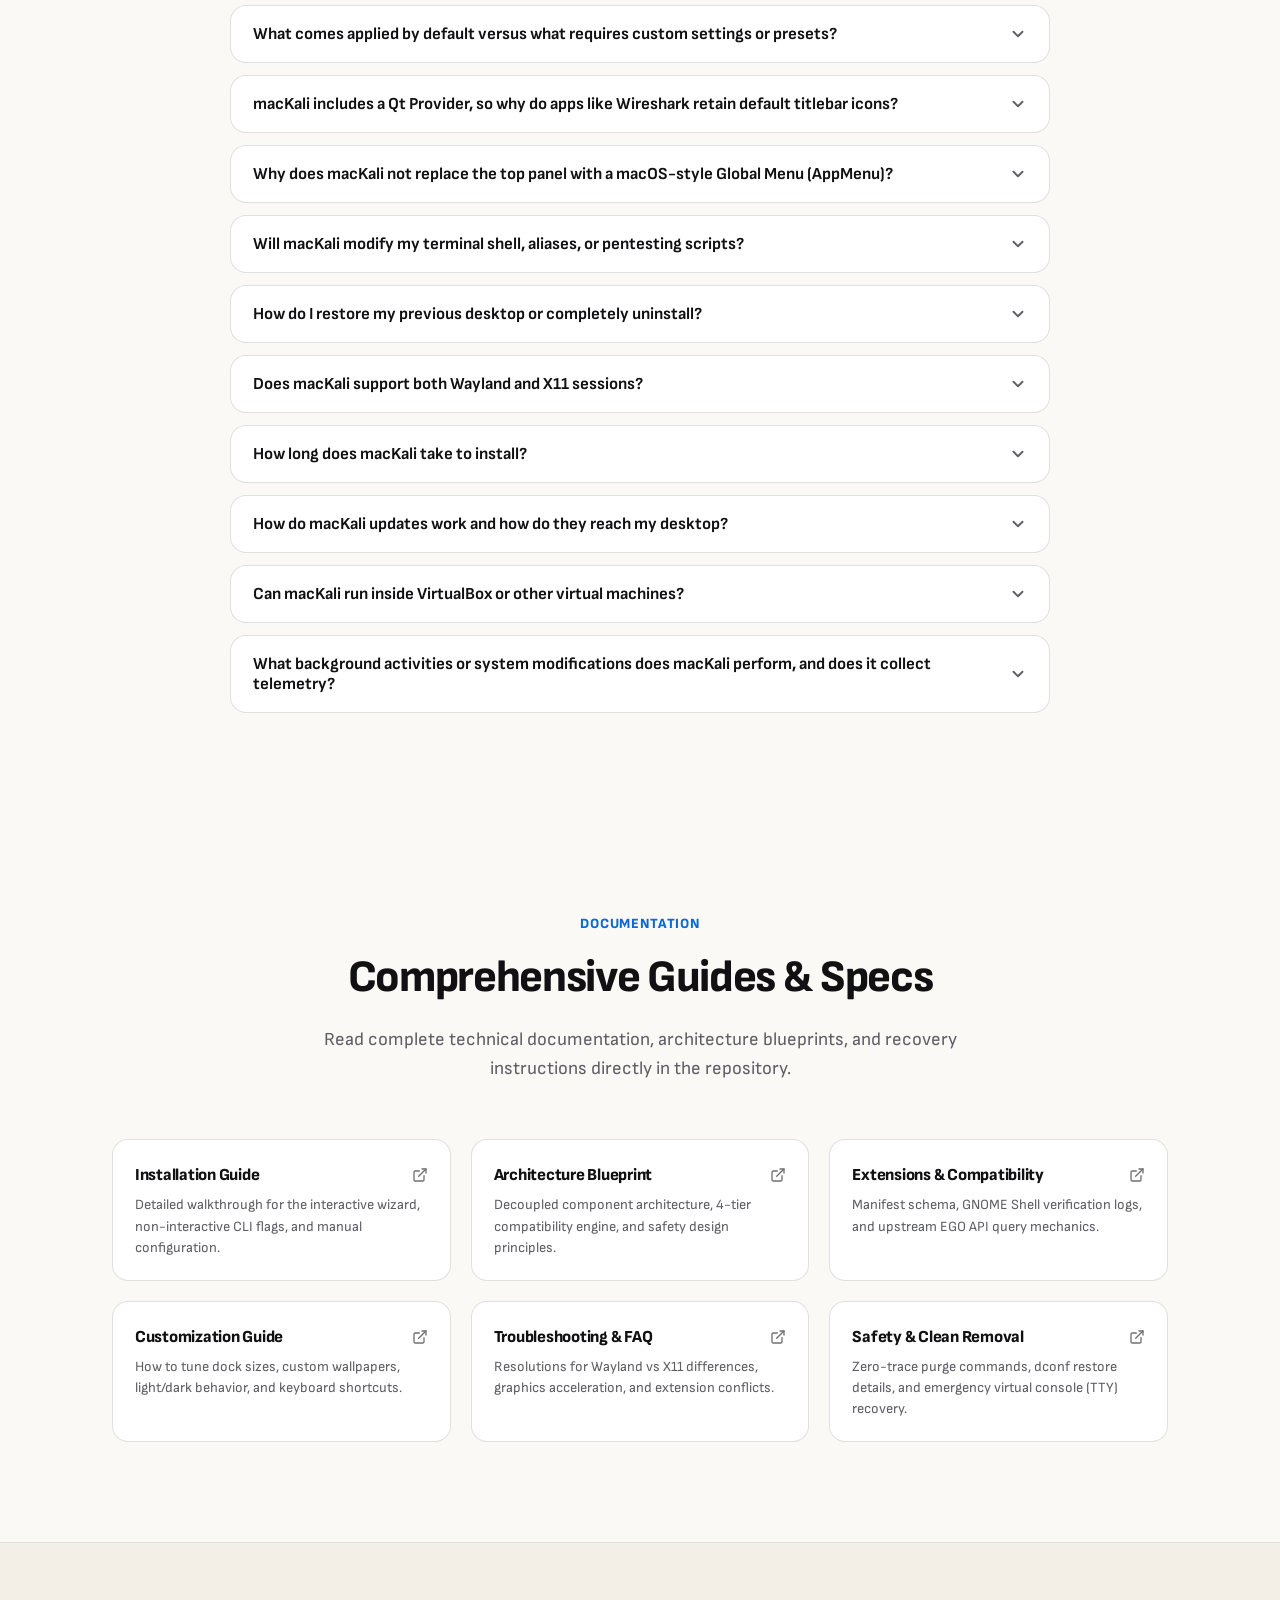
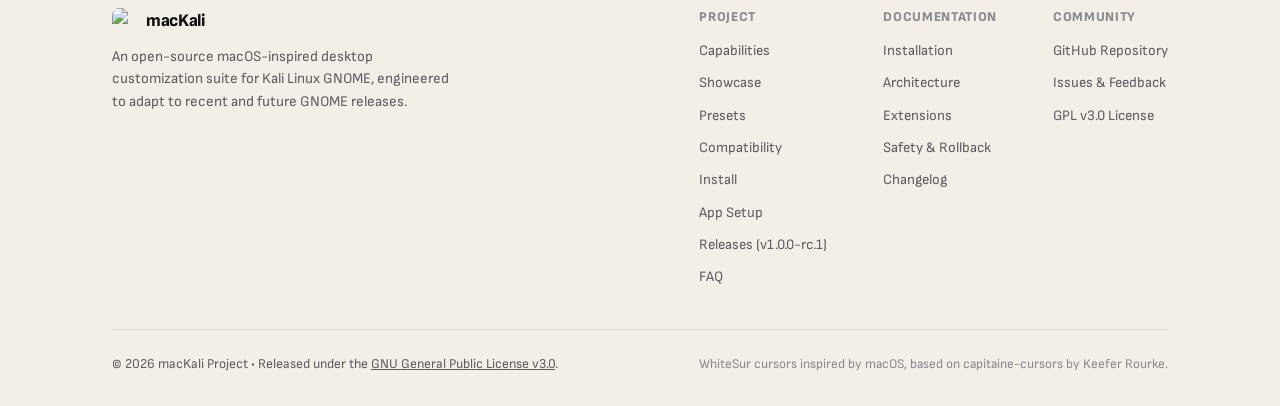
==== commit b8ab50bb: "docs(website): add VirtualBox VM and security transparency FAQ entries" ====
--- a/website/index.html
+++ b/website/index.html
@@ -902,6 +902,28 @@
               macKali features an automated in-app release update checker. Every time you run the installer or customization wizard, macKali performs an unobtrusive 2-second check against the official GitHub Releases API. If a newer release or security patch is available, an alert banner is displayed with instant upgrade instructions. You can also run <code>./install.sh --check-update</code> at any time. When Kali Linux upgrades GNOME, running <code>./install.sh --recheck</code> re-evaluates extension compatibility dynamically without reinstalling your wallpapers or themes.
             </div>
           </article>
+
+          <!-- FAQ Item 13 -->
+          <article class="faq-card">
+            <button class="faq-question" aria-expanded="false">
+              <span>Can macKali run inside VirtualBox or other virtual machines?</span>
+              <svg viewBox="0 0 24 24" fill="none" stroke="currentColor" stroke-width="2.5" stroke-linecap="round" stroke-linejoin="round" aria-hidden="true"><polyline points="6 9 12 15 18 9"></polyline></svg>
+            </button>
+            <div class="faq-answer">
+              Yes, macKali runs completely inside VirtualBox, VMware, and QEMU/KVM. For the smoothest experience, enable <strong>3D Acceleration</strong> in VirtualBox VM settings (allocate 128MB or 256MB VRAM) and install guest integration (<code>sudo apt install -y virtualbox-guest-x11</code>). The recommended preset for virtual machines is <strong>Balanced</strong> (or <strong>Minimal</strong> for 2GB–4GB RAM VMs). In addition, if you run the VirtualBox manager application inside macKali, the Qt Provider (<code>qt-provider.sh</code>) themes its interface and dialogs with the WhiteSur macOS look.
+            </div>
+          </article>
+
+          <!-- FAQ Item 14 -->
+          <article class="faq-card">
+            <button class="faq-question" aria-expanded="false">
+              <span>What background activities or system modifications does macKali perform, and does it collect telemetry?</span>
+              <svg viewBox="0 0 24 24" fill="none" stroke="currentColor" stroke-width="2.5" stroke-linecap="round" stroke-linejoin="round" aria-hidden="true"><polyline points="6 9 12 15 18 9"></polyline></svg>
+            </button>
+            <div class="faq-answer">
+              macKali contains <strong>zero telemetry, zero tracking, zero background daemons, and zero credential scrapers</strong>. It runs rootless in user space. During installation, it performs a 2-second check against the official GitHub Releases API (disable with <code>--no-update-check</code> for air-gapped environments). It sets user configuration files (<code>~/.config/gtk-4.0/gtk.css</code>, <code>~/.config/environment.d/10-mackali-qt.conf</code>) and applies standard GSettings D-Bus window layouts. It <strong>never</strong> touches shell configs (<code>~/.zshrc</code>), Metasploit, Wireshark packet engines, proxies, or network interfaces.
+            </div>
+          </article>
         </div>
       </div>
     </section>
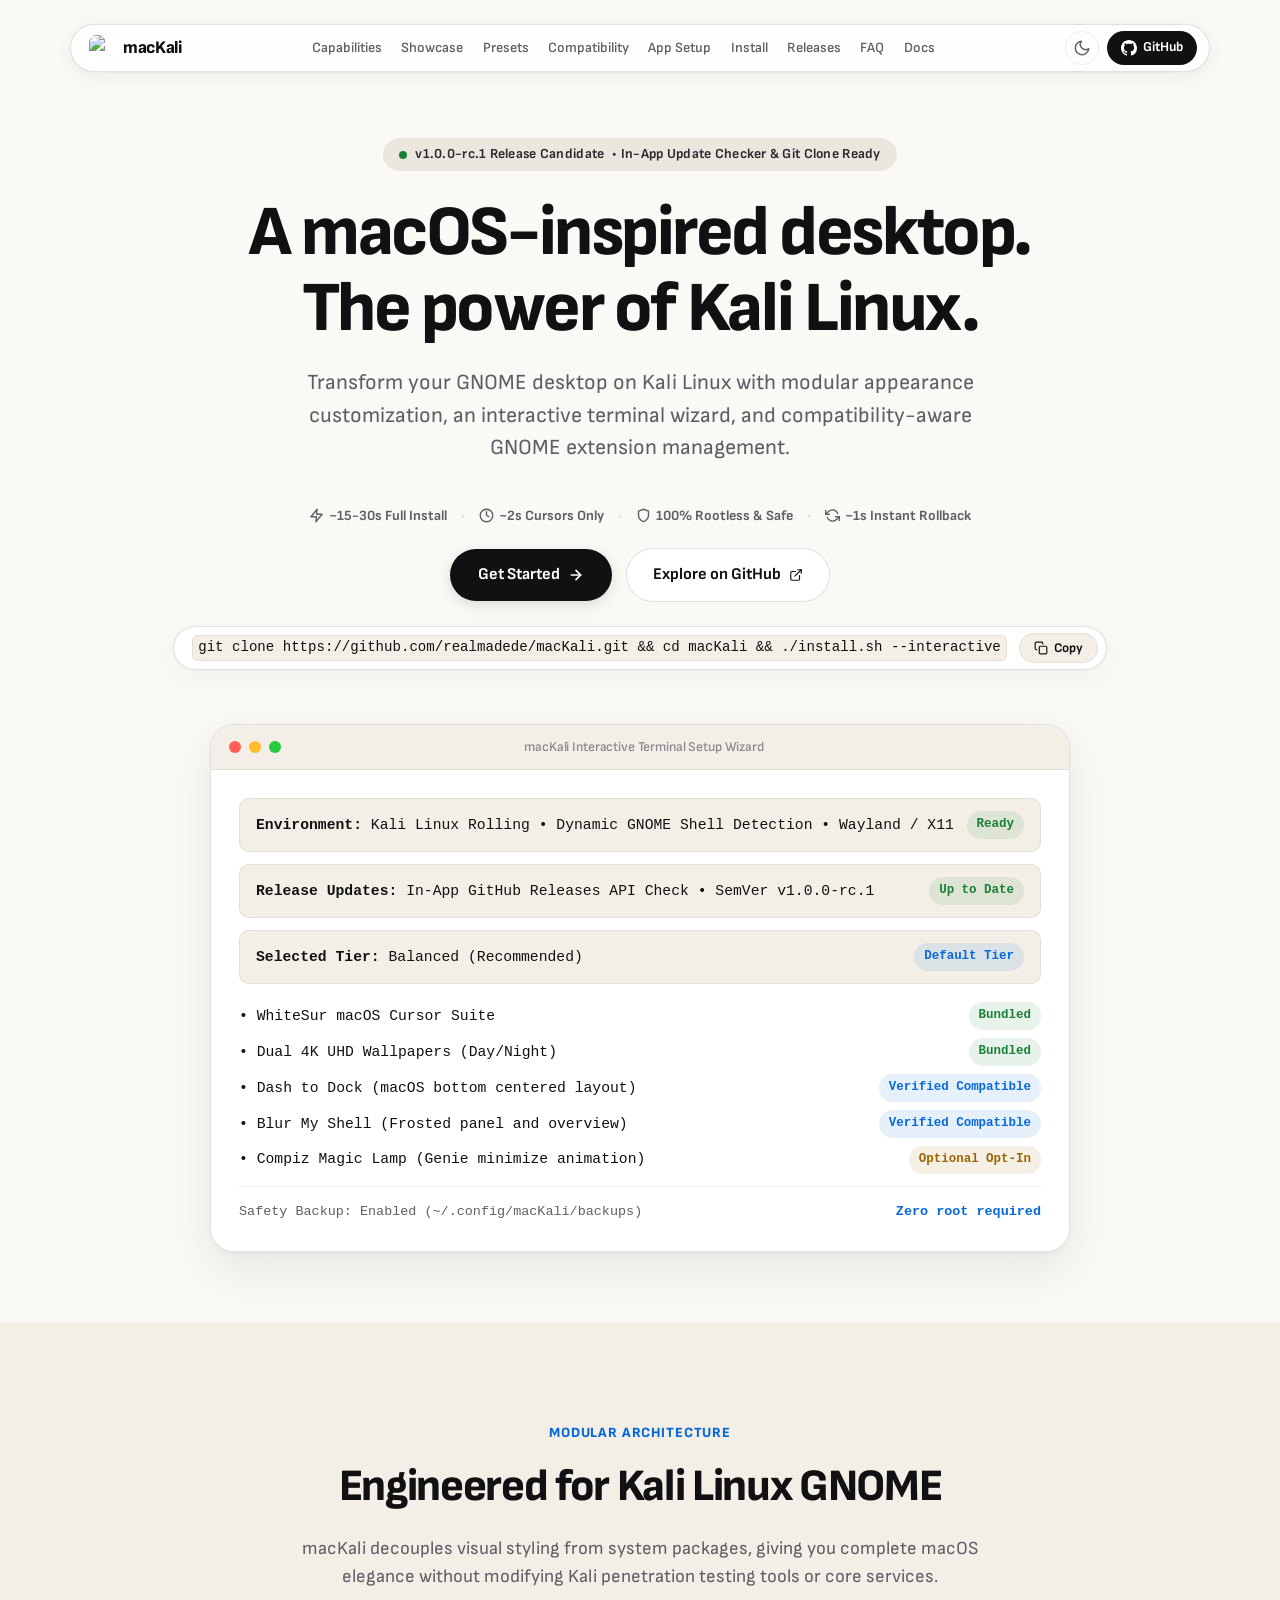
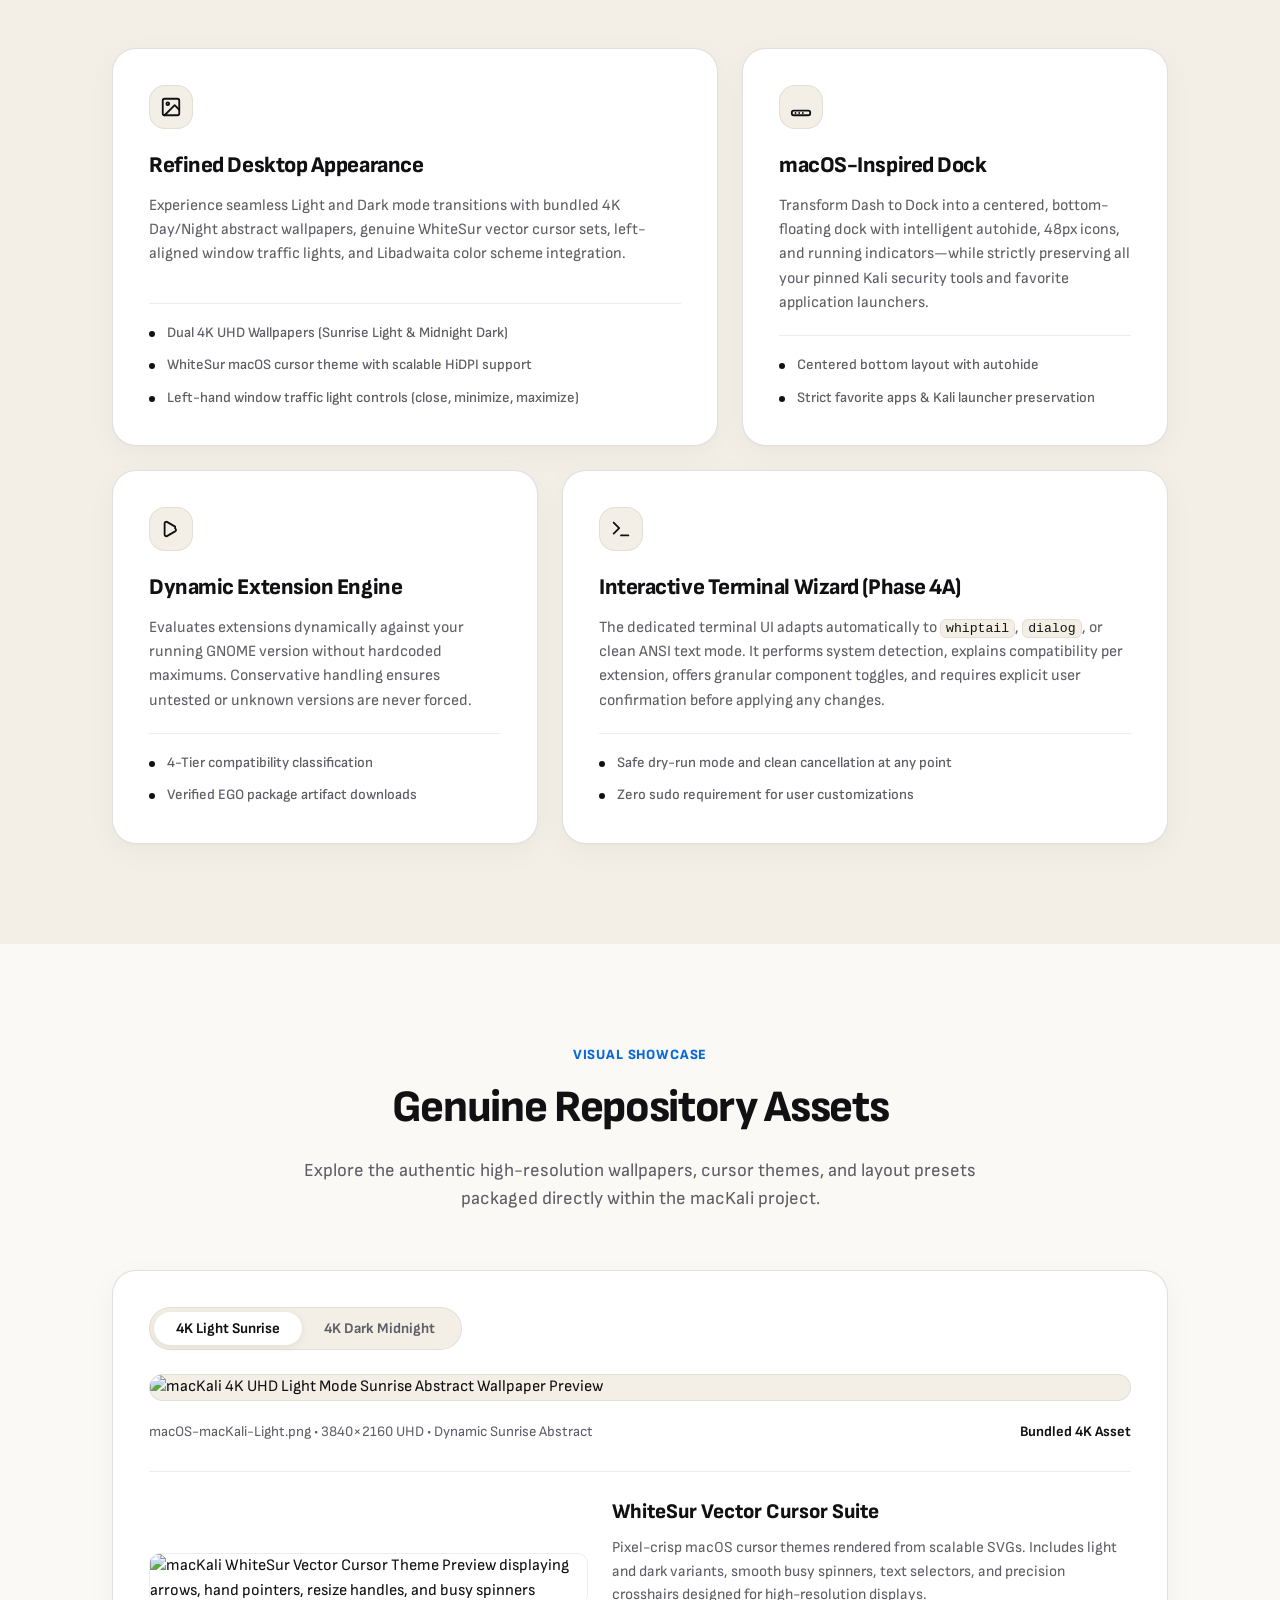
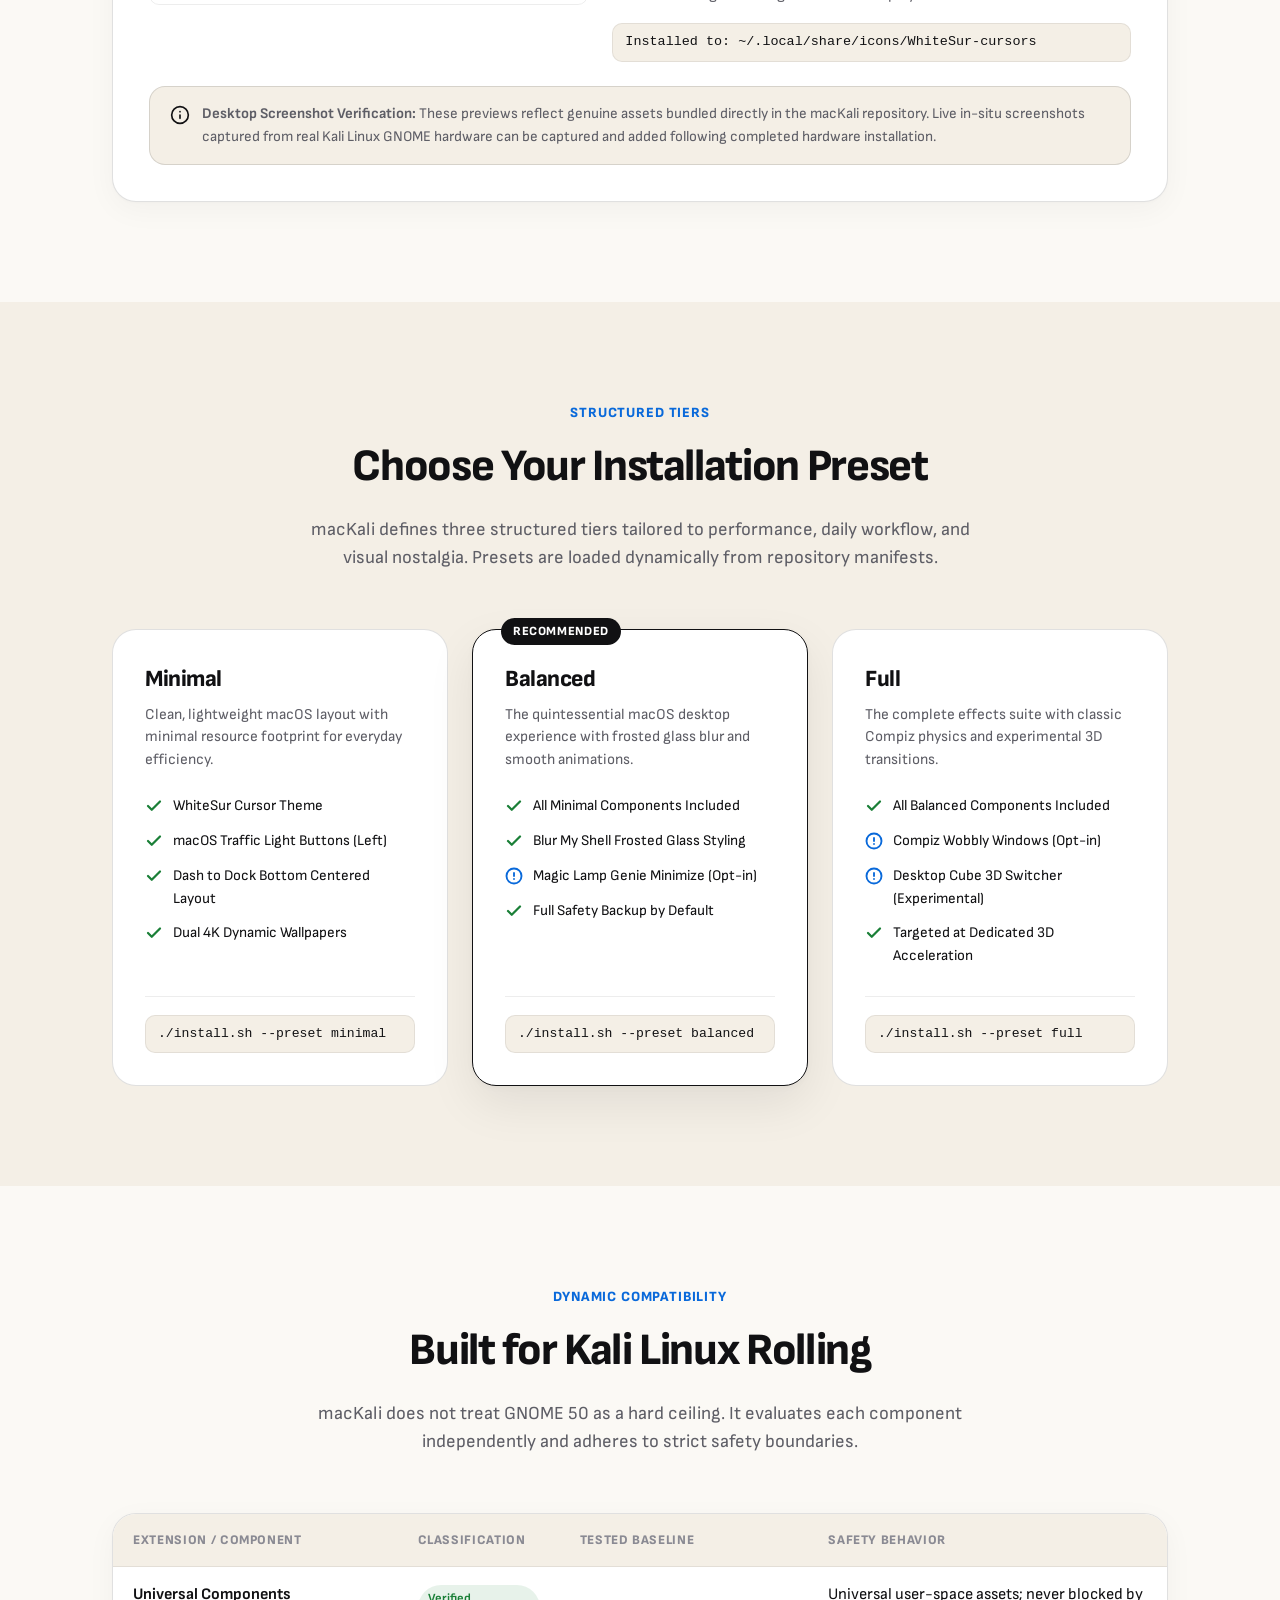
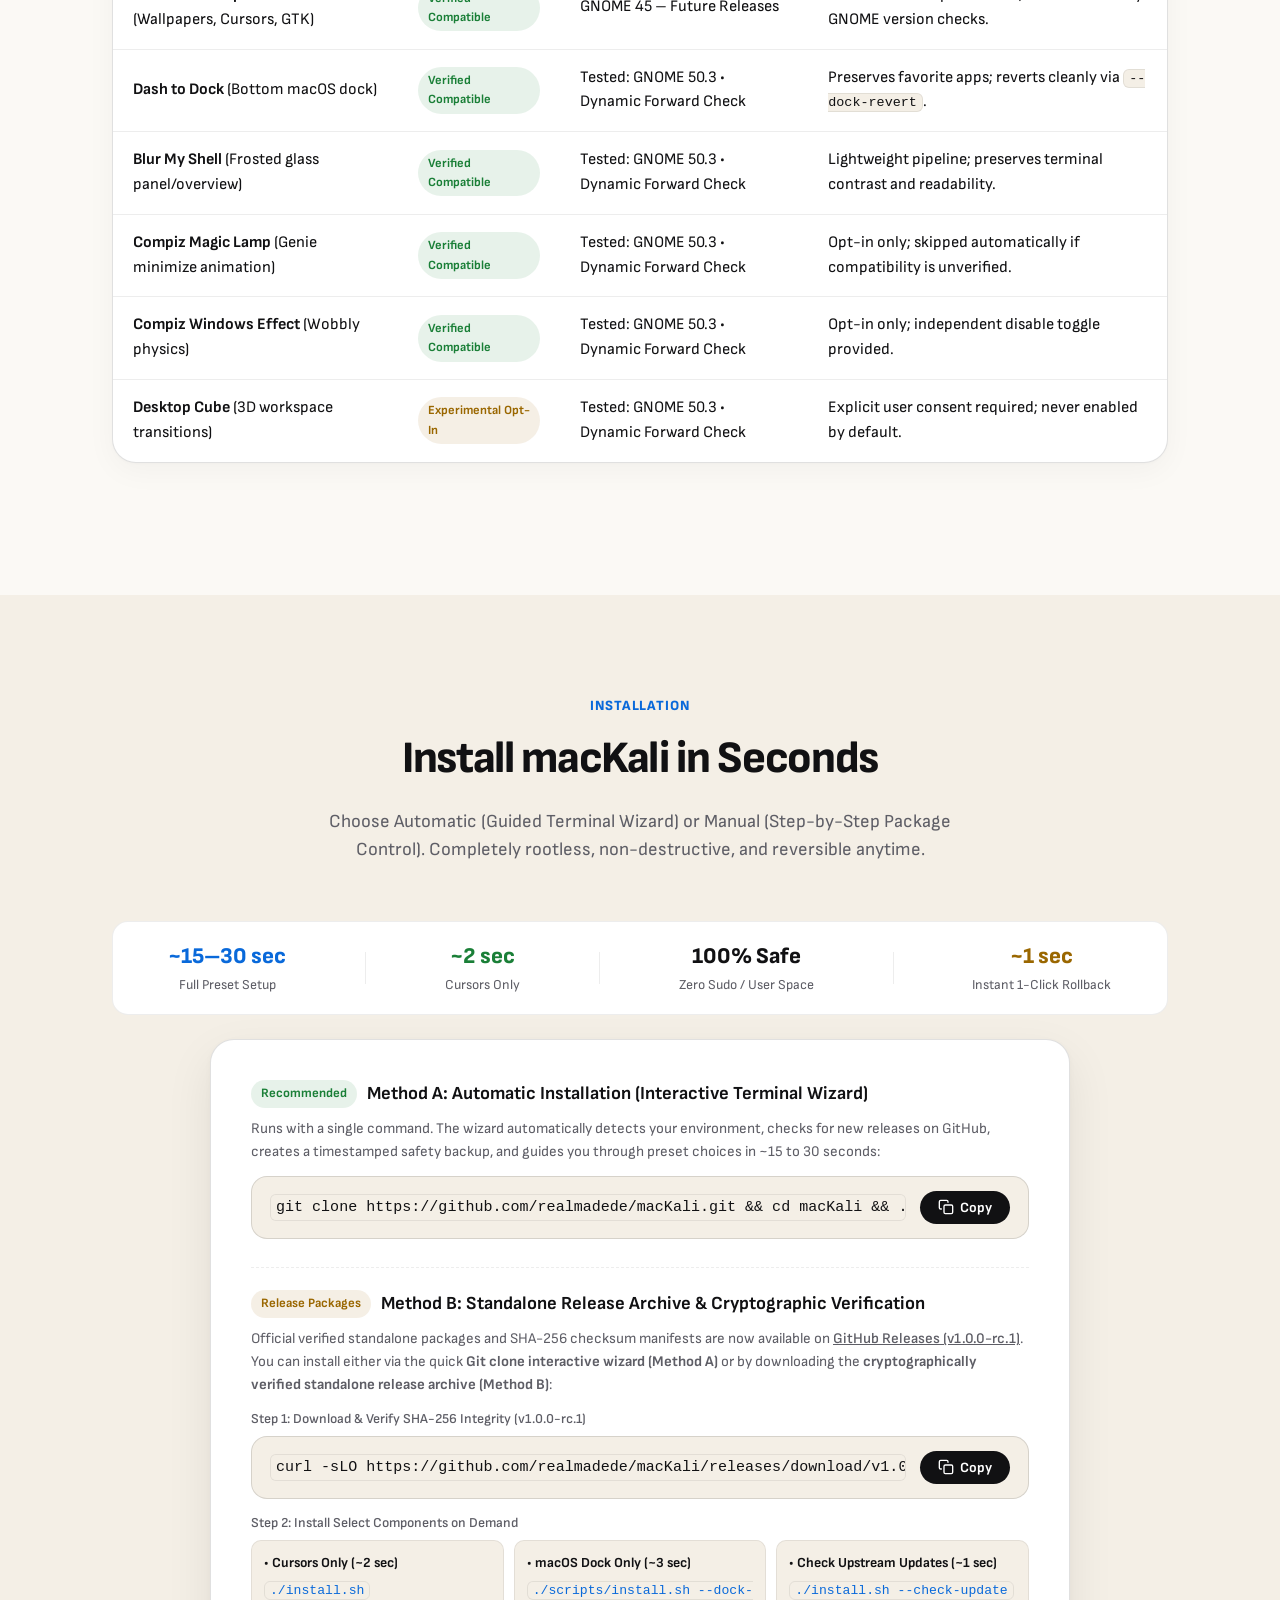
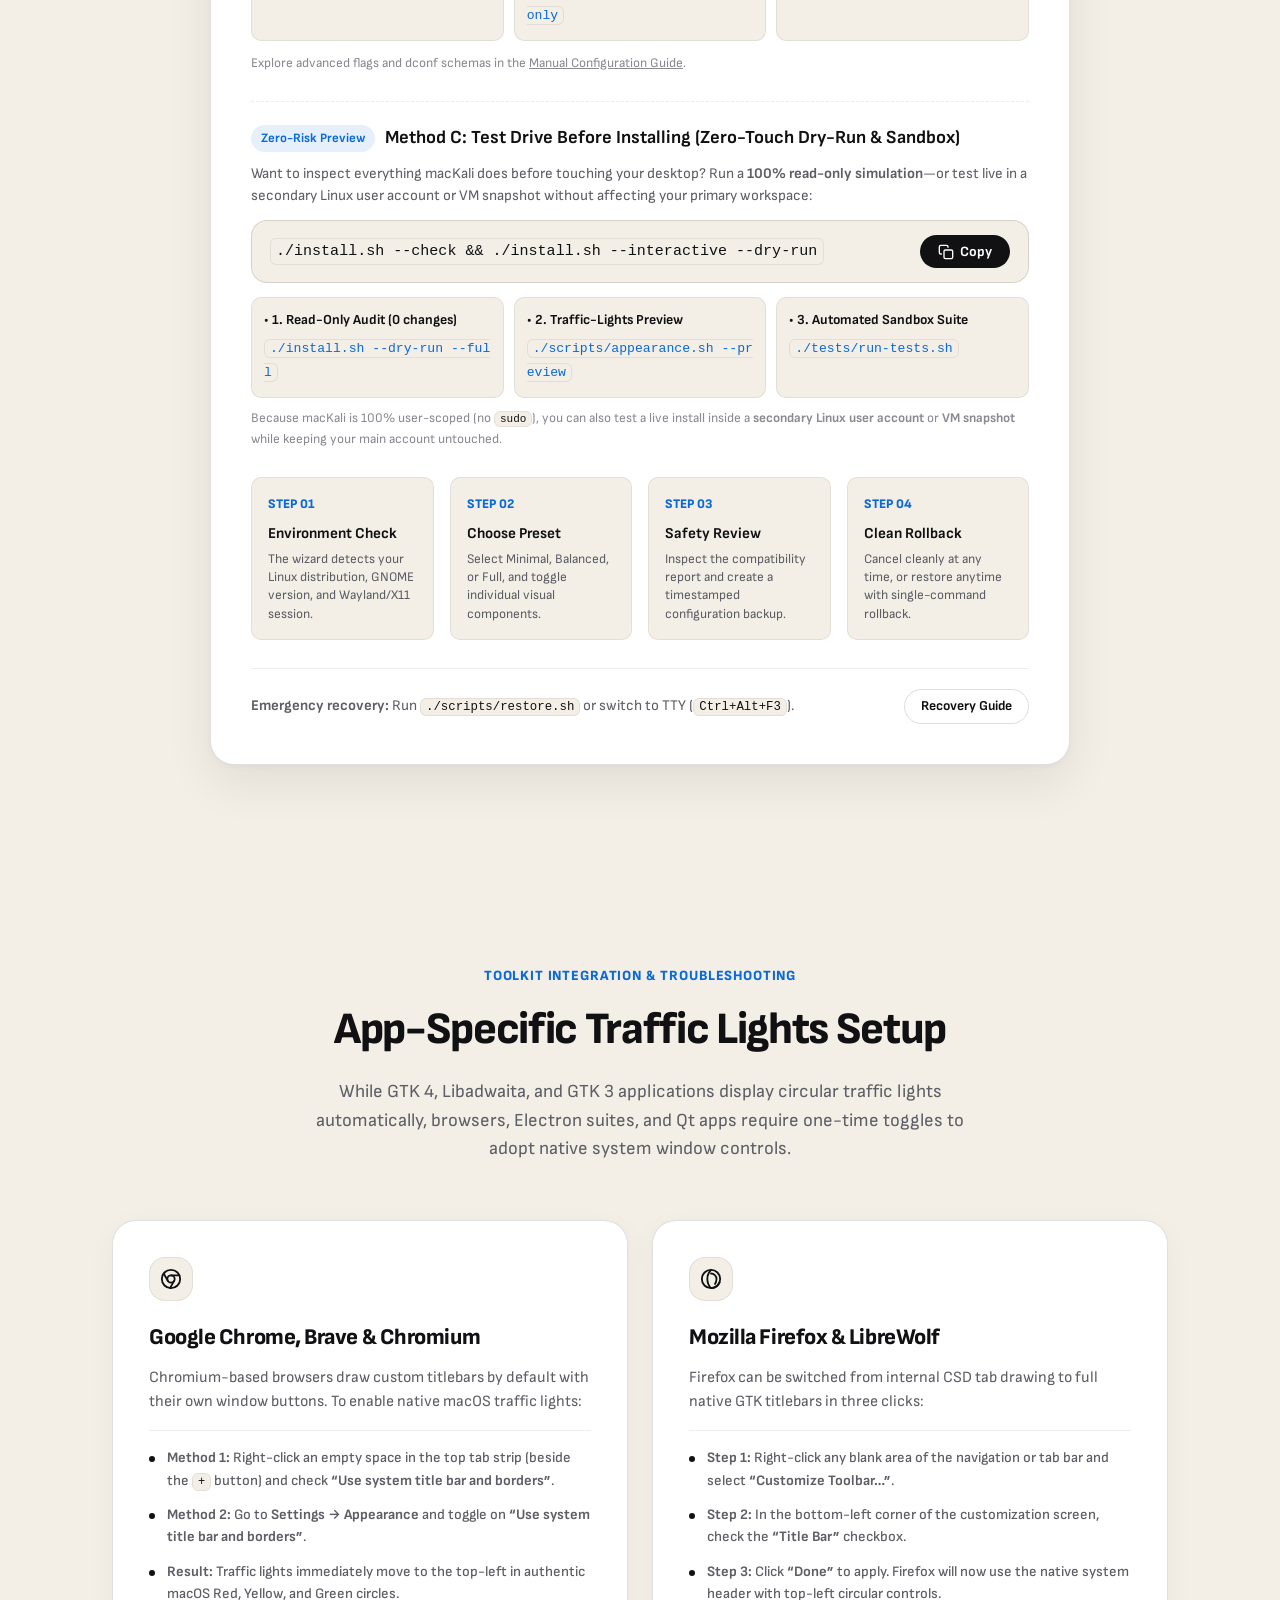
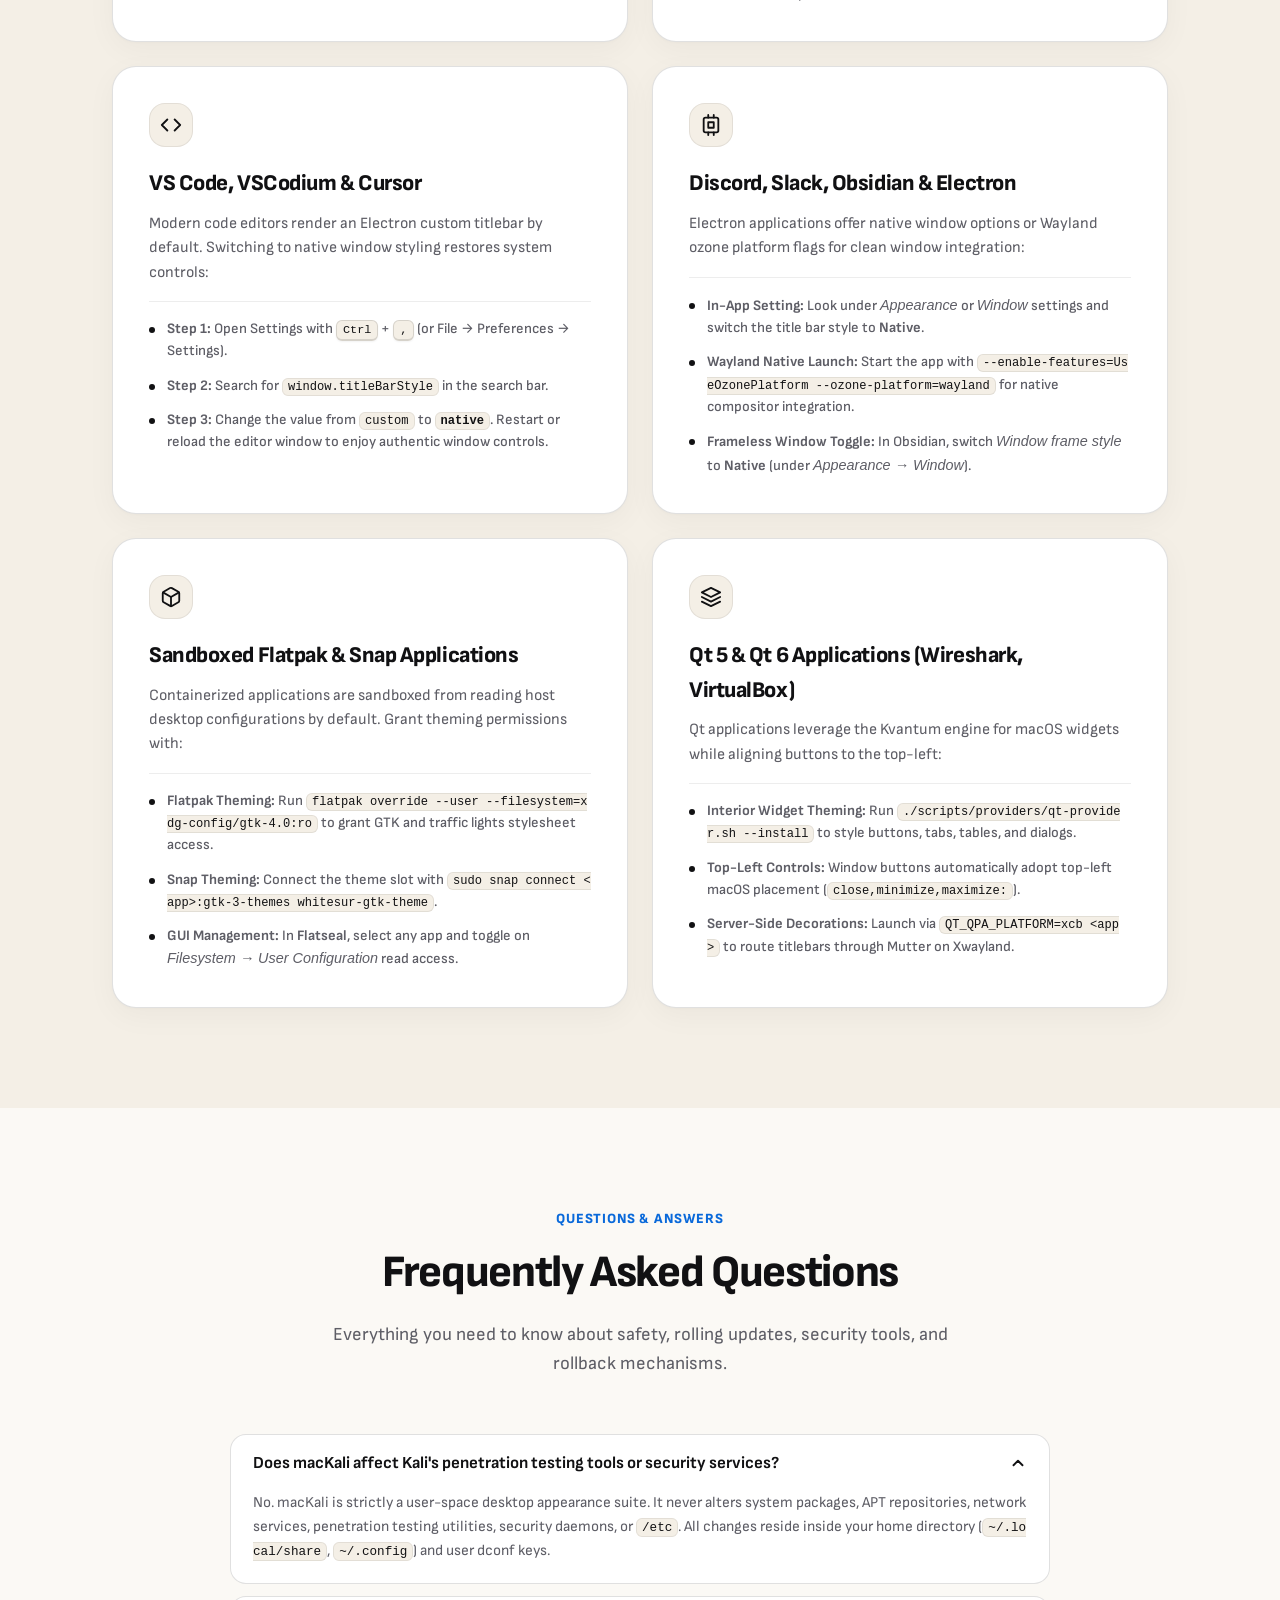
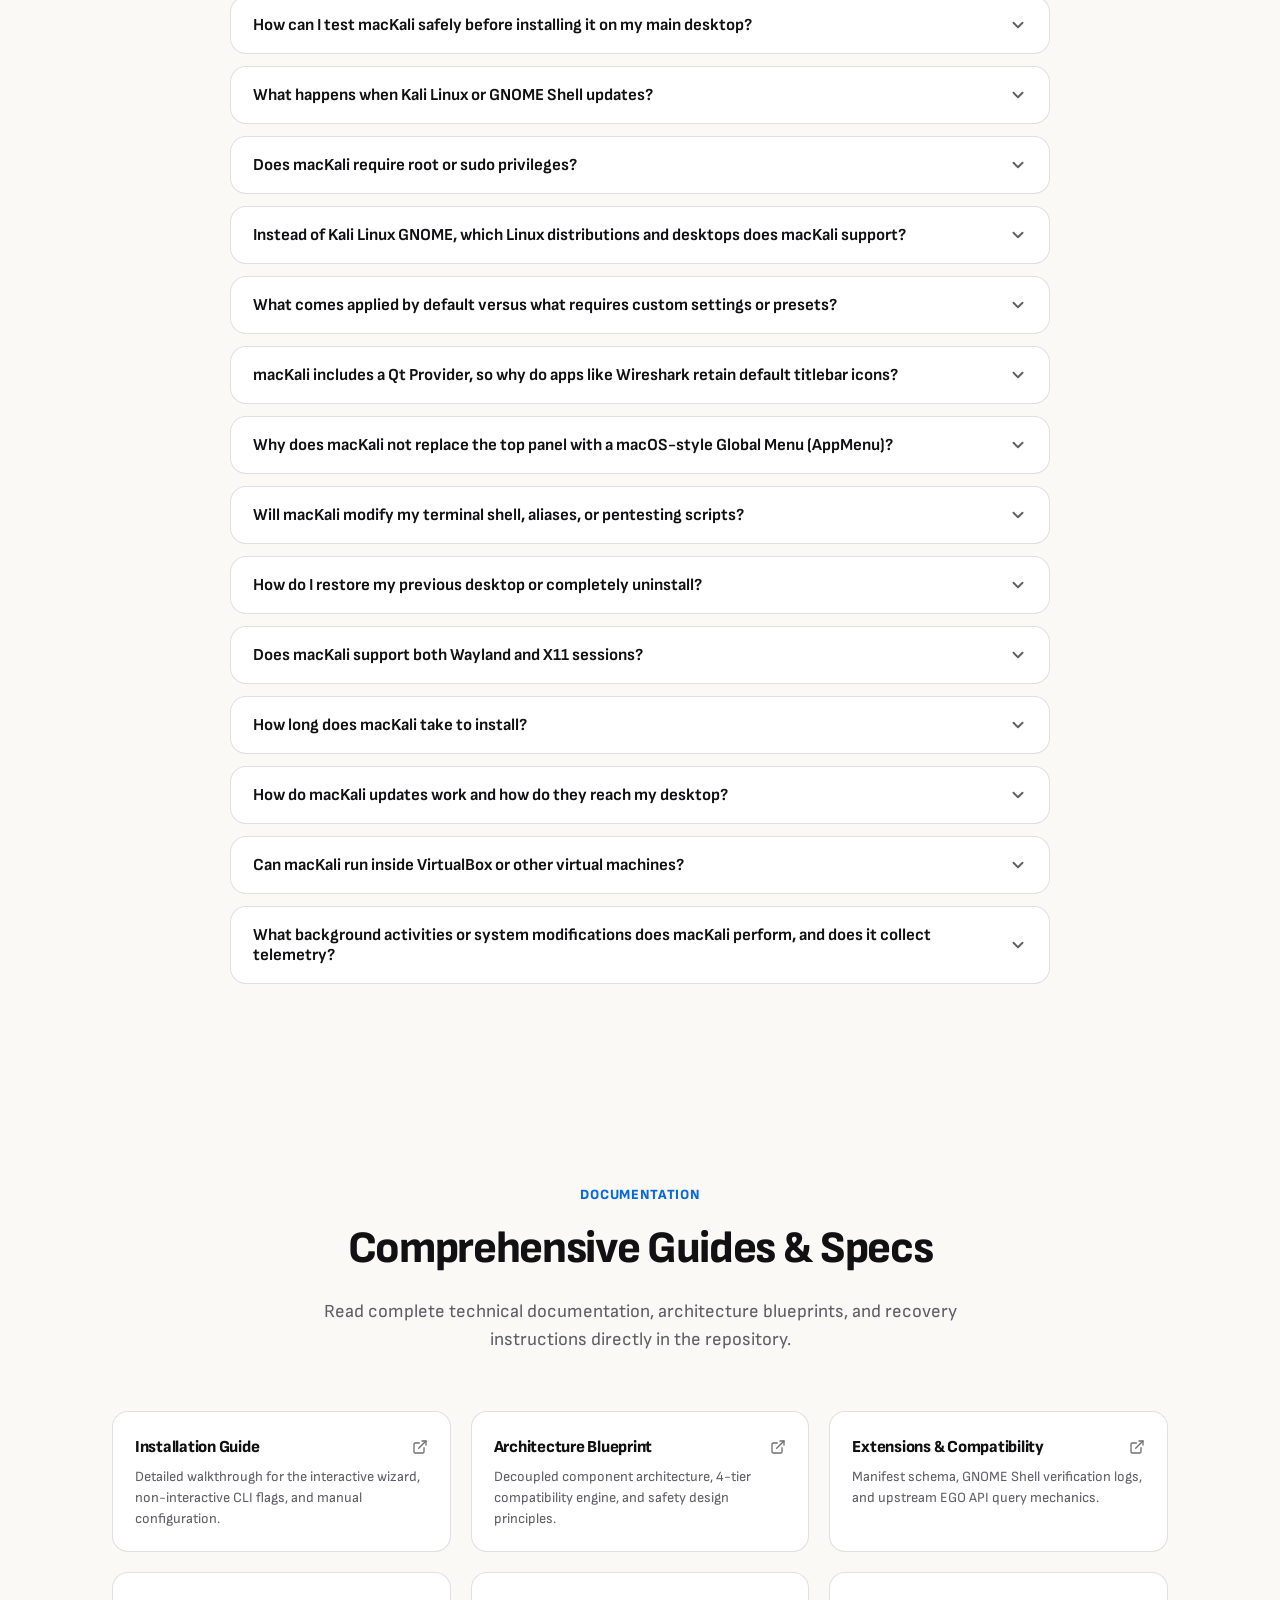
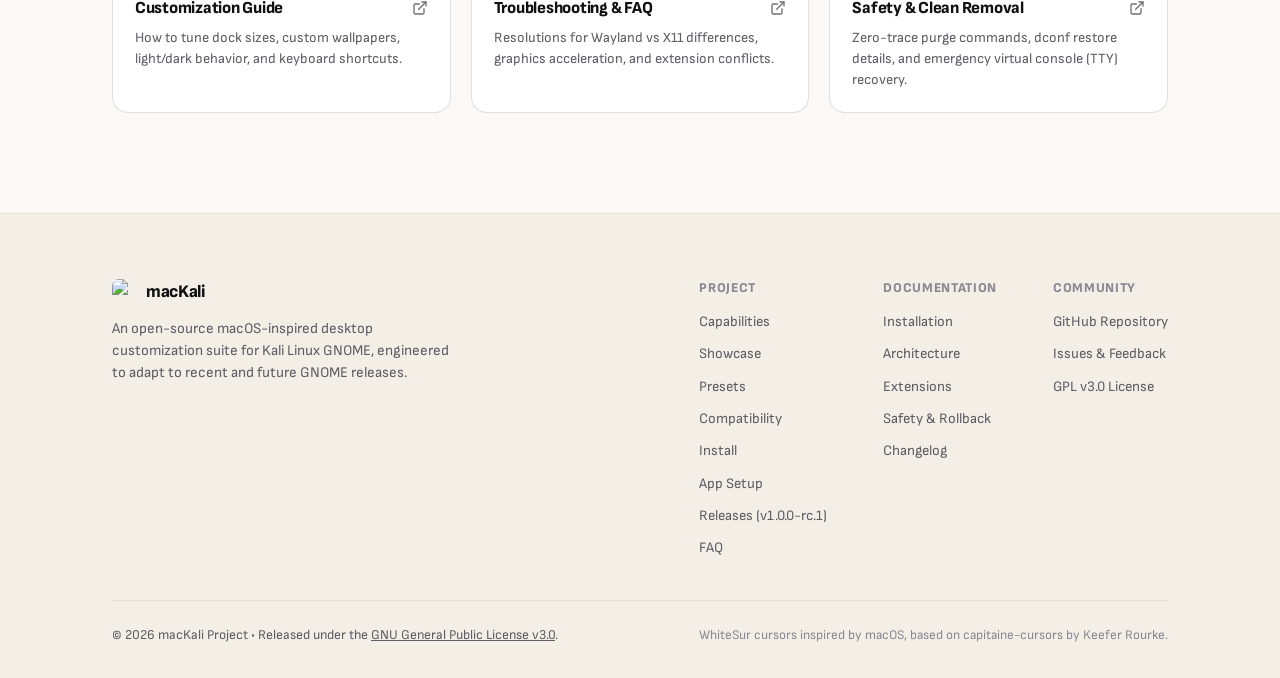
==== commit 52eb985a: "feat(website): add zero-risk dry-run preview guide and safe testing FAQ" ====
--- a/website/index.html
+++ b/website/index.html
@@ -593,22 +593,59 @@
             </div>
 
             <div style="font-size: 0.85rem; font-weight: 600; color: var(--text-muted); margin-bottom: 6px;">Step 2: Install Select Components on Demand</div>
-            <div style="display: grid; grid-template-columns: repeat(auto-fit, minmax(240px, 1fr)); gap: 10px; margin-bottom: 12px;">
-              <div style="background: var(--bg-subtle); border: 1px solid var(--border-light); border-radius: var(--radius-sm); padding: 12px;">
+            <div style="display: grid; grid-template-columns: repeat(auto-fit, minmax(min(100%, 220px), 1fr)); gap: 10px; margin-bottom: 12px;">
+              <div style="background: var(--bg-subtle); border: 1px solid var(--border-light); border-radius: var(--radius-sm); padding: 12px; min-width: 0;">
                 <div style="font-size: 0.86rem; font-weight: 700; color: var(--text-main); margin-bottom: 4px;">• Cursors Only (~2 sec)</div>
                 <code style="font-size: 0.82rem; color: var(--accent-blue);">./install.sh</code>
               </div>
-              <div style="background: var(--bg-subtle); border: 1px solid var(--border-light); border-radius: var(--radius-sm); padding: 12px;">
+              <div style="background: var(--bg-subtle); border: 1px solid var(--border-light); border-radius: var(--radius-sm); padding: 12px; min-width: 0;">
                 <div style="font-size: 0.86rem; font-weight: 700; color: var(--text-main); margin-bottom: 4px;">• macOS Dock Only (~3 sec)</div>
                 <code style="font-size: 0.82rem; color: var(--accent-blue);">./scripts/install.sh --dock-only</code>
               </div>
-              <div style="background: var(--bg-subtle); border: 1px solid var(--border-light); border-radius: var(--radius-sm); padding: 12px;">
+              <div style="background: var(--bg-subtle); border: 1px solid var(--border-light); border-radius: var(--radius-sm); padding: 12px; min-width: 0;">
                 <div style="font-size: 0.86rem; font-weight: 700; color: var(--text-main); margin-bottom: 4px;">• Check Upstream Updates (~1 sec)</div>
                 <code style="font-size: 0.82rem; color: var(--accent-blue);">./install.sh --check-update</code>
               </div>
             </div>
             <div style="font-size: 0.82rem; color: var(--text-faint);">
               Explore advanced flags and dconf schemas in the <a href="https://github.com/realmadede/macKali/blob/main/docs/manual-configuration.md" target="_blank" rel="noopener noreferrer" style="color: var(--accent); text-decoration: underline;">Manual Configuration Guide</a>.
+            </div>
+          </div>
+
+          <!-- Method C: Test Drive Before Installing (Zero-Touch Dry-Run & Sandbox) -->
+          <div style="margin-bottom: 28px; padding-top: 22px; border-top: 1px dashed var(--border-light);">
+            <div style="display: flex; gap: 10px; align-items: center; margin-bottom: 10px; flex-wrap: wrap;">
+              <span class="term-tag tag-verified" style="font-size: 0.8rem; padding: 4px 10px;">Zero-Risk Preview</span>
+              <h3 style="font-size: 1.15rem; font-weight: 700; color: var(--text-main);">Method C: Test Drive Before Installing (Zero-Touch Dry-Run &amp; Sandbox)</h3>
+            </div>
+            <p style="font-size: 0.92rem; color: var(--text-muted); margin-bottom: 12px; line-height: 1.55;">
+              Want to inspect everything macKali does before touching your desktop? Run a <strong>100% read-only simulation</strong>—or test live in a secondary Linux user account or VM snapshot without affecting your primary workspace:
+            </p>
+
+            <div class="command-bar" style="margin-bottom: 14px;">
+              <code id="install-dryrun-cmd" class="command-text">./install.sh --check &amp;&amp; ./install.sh --interactive --dry-run</code>
+              <button class="btn-copy copy-btn" data-target="install-dryrun-cmd" aria-label="Copy zero-touch dry-run preview command">
+                <svg width="16" height="16" viewBox="0 0 24 24" fill="none" stroke="currentColor" stroke-width="2" stroke-linecap="round" stroke-linejoin="round" aria-hidden="true"><rect x="9" y="9" width="13" height="13" rx="2" ry="2"></rect><path d="M5 15H4a2 2 0 0 1-2-2V4a2 2 0 0 1 2-2h9a2 2 0 0 1 2 2v1"></path></svg>
+                <span>Copy</span>
+              </button>
+            </div>
+
+            <div style="display: grid; grid-template-columns: repeat(auto-fit, minmax(min(100%, 220px), 1fr)); gap: 10px; margin-bottom: 10px;">
+              <div style="background: var(--bg-subtle); border: 1px solid var(--border-light); border-radius: var(--radius-sm); padding: 12px; min-width: 0;">
+                <div style="font-size: 0.86rem; font-weight: 700; color: var(--text-main); margin-bottom: 4px;">• 1. Read-Only Audit (0 changes)</div>
+                <code style="font-size: 0.82rem; color: var(--accent-blue);">./install.sh --dry-run --full</code>
+              </div>
+              <div style="background: var(--bg-subtle); border: 1px solid var(--border-light); border-radius: var(--radius-sm); padding: 12px; min-width: 0;">
+                <div style="font-size: 0.86rem; font-weight: 700; color: var(--text-main); margin-bottom: 4px;">• 2. Traffic-Lights Preview</div>
+                <code style="font-size: 0.82rem; color: var(--accent-blue);">./scripts/appearance.sh --preview</code>
+              </div>
+              <div style="background: var(--bg-subtle); border: 1px solid var(--border-light); border-radius: var(--radius-sm); padding: 12px; min-width: 0;">
+                <div style="font-size: 0.86rem; font-weight: 700; color: var(--text-main); margin-bottom: 4px;">• 3. Automated Sandbox Suite</div>
+                <code style="font-size: 0.82rem; color: var(--accent-blue);">./tests/run-tests.sh</code>
+              </div>
+            </div>
+            <div style="font-size: 0.82rem; color: var(--text-faint);">
+              Because macKali is 100% user-scoped (no <code>sudo</code>), you can also test a live install inside a <strong>secondary Linux user account</strong> or <strong>VM snapshot</strong> while keeping your main account untouched.
             </div>
           </div>
 
@@ -779,6 +816,17 @@
             </button>
             <div class="faq-answer">
               No. macKali is strictly a user-space desktop appearance suite. It never alters system packages, APT repositories, network services, penetration testing utilities, security daemons, or <code>/etc</code>. All changes reside inside your home directory (<code>~/.local/share</code>, <code>~/.config</code>) and user dconf keys.
+            </div>
+          </article>
+
+          <!-- FAQ Item 1b: Safe Testing Before Installing -->
+          <article class="faq-card">
+            <button class="faq-question" aria-expanded="false">
+              <span>How can I test macKali safely before installing it on my main desktop?</span>
+              <svg viewBox="0 0 24 24" fill="none" stroke="currentColor" stroke-width="2.5" stroke-linecap="round" stroke-linejoin="round" aria-hidden="true"><polyline points="6 9 12 15 18 9"></polyline></svg>
+            </button>
+            <div class="faq-answer">
+              You can evaluate macKali with <strong>zero risk</strong> in four progressive ways: (1) <strong>Read-Only Dry-Run &amp; Check:</strong> Run <code>./install.sh --check</code> or <code>./install.sh --interactive --dry-run</code> to inspect compatibility and every planned action without modifying a single file or setting; (2) <strong>Temporary Sandbox:</strong> Run <code>./tests/run-tests.sh</code> to verify all 69 automated checks in an isolated <code>/tmp</code> directory; (3) <strong>Secondary Linux User Account:</strong> Because macKali is 100% rootless and user-scoped, testing it in a separate Linux user account leaves your primary account completely untouched; or (4) <strong>Virtual Machine Snapshot:</strong> Take a snapshot in VirtualBox/VMware, test the full preset, and revert in one click.
             </div>
           </article>
 
--- a/website/styles.css
+++ b/website/styles.css
@@ -153,14 +153,17 @@
 }
 
 code {
-  font-size: 0.86em;
+  font-family: var(--font-mono);
+  font-size: 0.84em;
   background: var(--bg-subtle);
   border: 1px solid var(--border-light);
   border-radius: 6px;
-  padding: 2px 6px;
-  color: var(--text-main);
-  word-break: break-word;
+  padding: 1px 5px;
+  color: var(--text-main);
+  word-break: break-all;
   overflow-wrap: anywhere;
+  display: inline;
+  max-width: 100%;
 }
 
 kbd {
@@ -605,8 +608,10 @@
    -------------------------------------------------------------------------- */
 .cards-grid {
   display: grid;
-  grid-template-columns: repeat(12, 1fr);
+  grid-template-columns: repeat(12, minmax(0, 1fr));
   gap: clamp(16px, 2.5vw, 24px);
+  width: 100%;
+  max-width: 100%;
 }
 
 .card-span-7 { grid-column: span 7; }
@@ -619,10 +624,15 @@
   background: var(--bg-surface);
   border: 1px solid var(--border-medium);
   border-radius: var(--radius-card);
-  padding: clamp(24px, 4vw, 36px);
+  padding: clamp(20px, 3.5vw, 36px);
   box-shadow: var(--shadow-card);
   display: flex;
   flex-direction: column;
+  min-width: 0;
+  max-width: 100%;
+  width: 100%;
+  box-sizing: border-box;
+  overflow: hidden;
   transition: all 0.25s ease;
 }
 
@@ -678,20 +688,24 @@
 }
 
 .feature-bullet-item {
-  display: flex;
-  align-items: flex-start;
-  gap: 10px;
+  display: block;
+  position: relative;
+  padding-left: 18px;
   line-height: 1.55;
+  word-break: break-word;
+  overflow-wrap: anywhere;
+  min-width: 0;
 }
 
 .feature-bullet-item::before {
   content: "";
+  position: absolute;
+  left: 0;
+  top: 9px;
   width: 6px;
   height: 6px;
   border-radius: 50%;
   background: var(--accent-primary);
-  flex-shrink: 0;
-  margin-top: 7px;
 }
 
 /* App-Specific Traffic Lights Card Optimization */
@@ -700,11 +714,22 @@
   flex-direction: column;
   justify-content: flex-start;
   height: 100%;
+  min-width: 0;
+  max-width: 100%;
+  width: 100%;
+  box-sizing: border-box;
+}
+
+#app-setup .card-title {
+  word-break: break-word;
+  overflow-wrap: break-word;
 }
 
 #app-setup .card-body-text {
   margin-bottom: 16px;
   min-height: 48px;
+  word-break: break-word;
+  overflow-wrap: anywhere;
 }
 
 #app-setup .card-feature-list {
@@ -1275,52 +1300,118 @@
   }
 }
 
-/* Medium Tablet Breakpoint (Under 920px) */
+/* Medium Tablet & Stack Breakpoint (Under 920px) */
 @media (max-width: 920px) {
-  .card-span-7, .card-span-5, .card-span-6, .card-span-4 {
-    grid-column: span 12;
-  }
+  .cards-grid {
+    display: flex;
+    flex-direction: column;
+    gap: 18px;
+    width: 100%;
+  }
+
+  .craft-card,
+  .card-span-7, .card-span-5, .card-span-6, .card-span-4, .card-span-12 {
+    width: 100%;
+    min-width: 0;
+    max-width: 100%;
+  }
+
   #app-setup .card-body-text {
     min-height: 0;
   }
+
   .presets-grid {
     grid-template-columns: 1fr;
     max-width: 480px;
     margin: 0 auto;
   }
+
   .steps-row {
     grid-template-columns: repeat(2, 1fr);
   }
+
   .docs-row {
     grid-template-columns: repeat(2, 1fr);
   }
 }
 
-/* Small Smartphone Breakpoint (Under 640px) */
+/* Smartphone Breakpoint (Under 640px) */
 @media (max-width: 640px) {
-  .cards-grid {
-    grid-template-columns: 1fr;
-  }
-  .card-span-6, .card-span-4, .card-span-12, .card-span-7, .card-span-5 {
-    grid-column: span 1;
-  }
+  .container {
+    padding-left: 14px;
+    padding-right: 14px;
+  }
+
+  .craft-card {
+    padding: 18px 14px;
+    border-radius: var(--radius-md);
+  }
+
+  .card-pill-icon {
+    width: 38px;
+    height: 38px;
+    margin-bottom: 14px;
+  }
+
+  .card-pill-icon svg {
+    width: 18px;
+    height: 18px;
+  }
+
+  .card-title {
+    font-size: 1.15rem;
+  }
+
+  .card-body-text {
+    font-size: 0.92rem;
+    margin-bottom: 12px;
+  }
+
+  .card-feature-list {
+    padding-top: 12px;
+    gap: 10px;
+    font-size: 0.86rem;
+  }
+
+  .feature-bullet-item {
+    padding-left: 15px;
+    font-size: 0.86rem;
+    line-height: 1.5;
+  }
+
+  .feature-bullet-item::before {
+    top: 7px;
+    width: 5px;
+    height: 5px;
+  }
+
+  code {
+    font-size: 0.8em;
+    padding: 1px 4px;
+  }
+
   .steps-row {
     grid-template-columns: 1fr;
   }
+
   .docs-row {
     grid-template-columns: 1fr;
   }
+
   .command-bar {
     flex-direction: column;
     align-items: stretch;
   }
+
   .btn-copy {
     width: 100%;
     justify-content: center;
   }
+
   .footer-inner {
     flex-direction: column;
   }
+
   .footer-nav-groups {
     flex-direction: column;
     gap: 24px;
@@ -1332,14 +1423,21 @@
   .site-nav-pill {
     padding: 6px 10px 6px 14px;
   }
+
   .brand span {
     font-size: 0.98rem;
   }
+
   .btn-pill-cta span {
     display: none;
   }
+
   .btn-pill-cta {
     padding: 6px 10px;
+  }
+
+  .craft-card {
+    padding: 16px 12px;
   }
 }
 
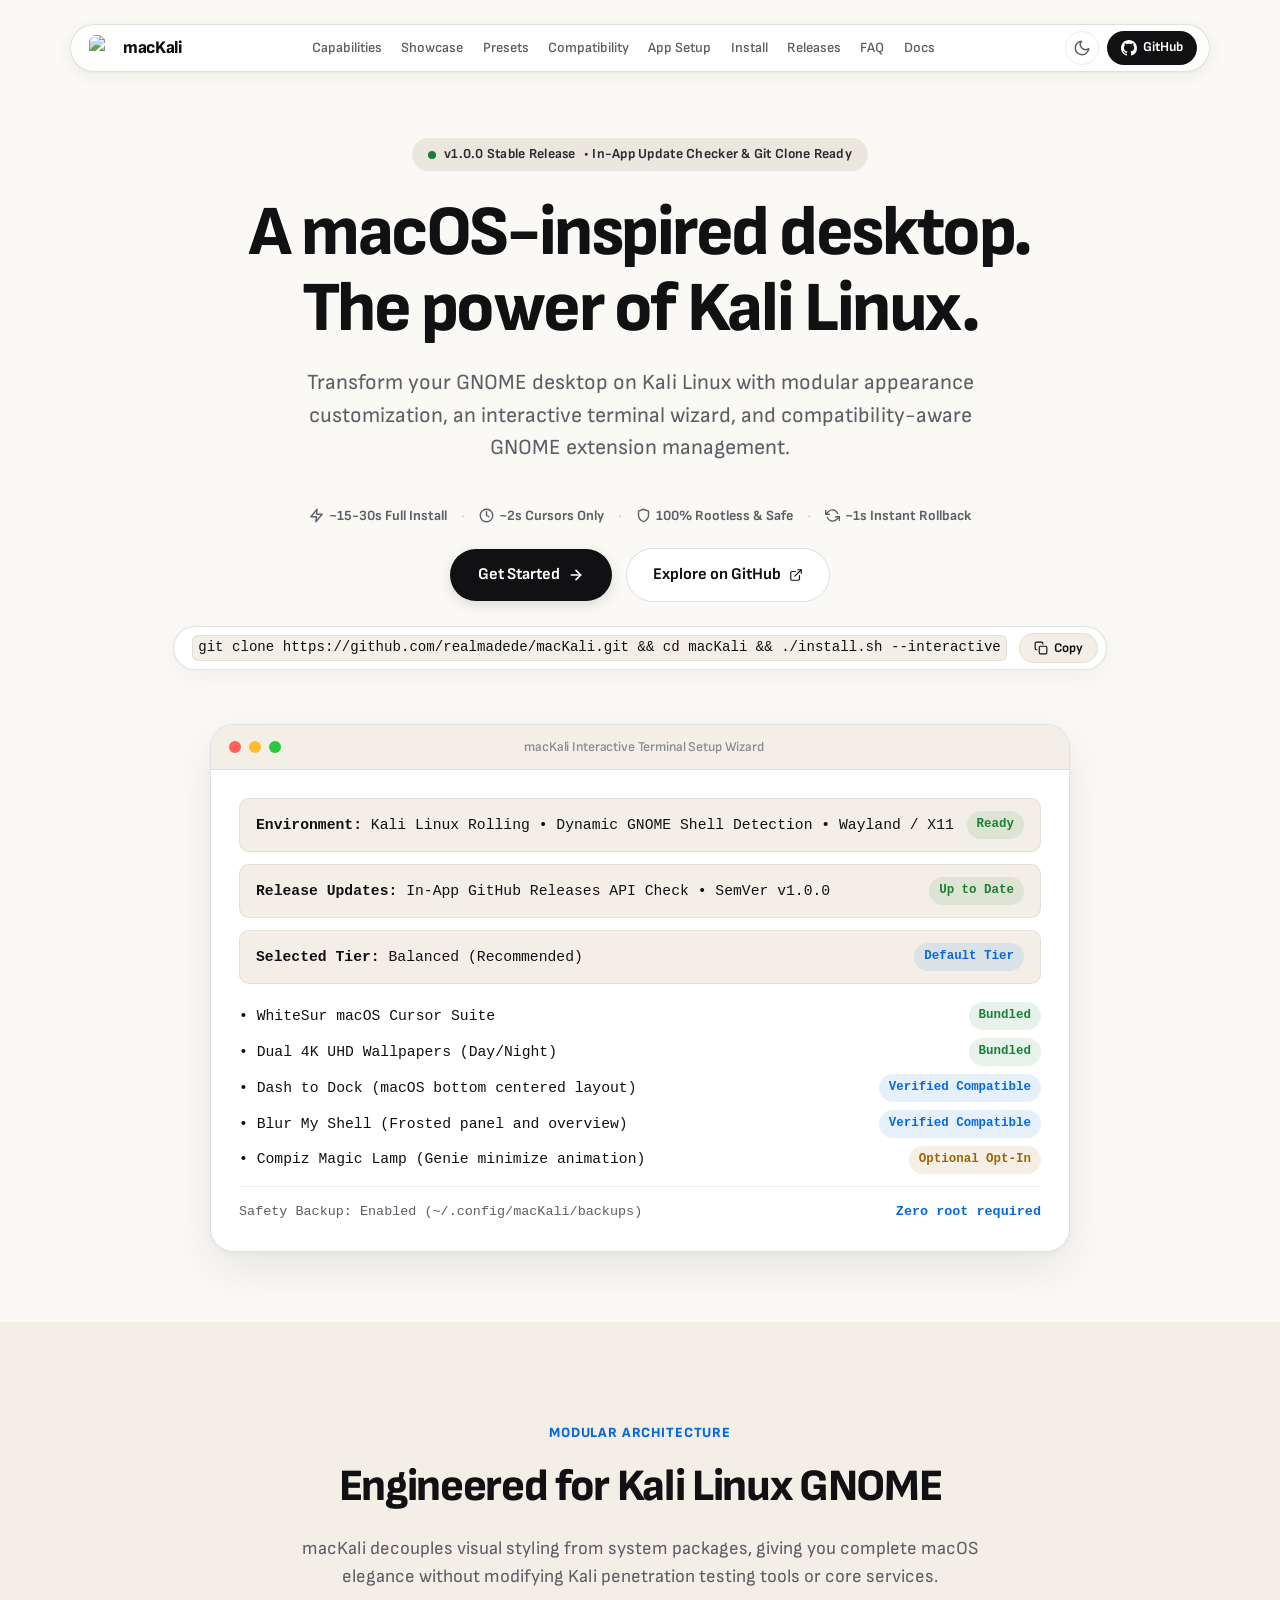
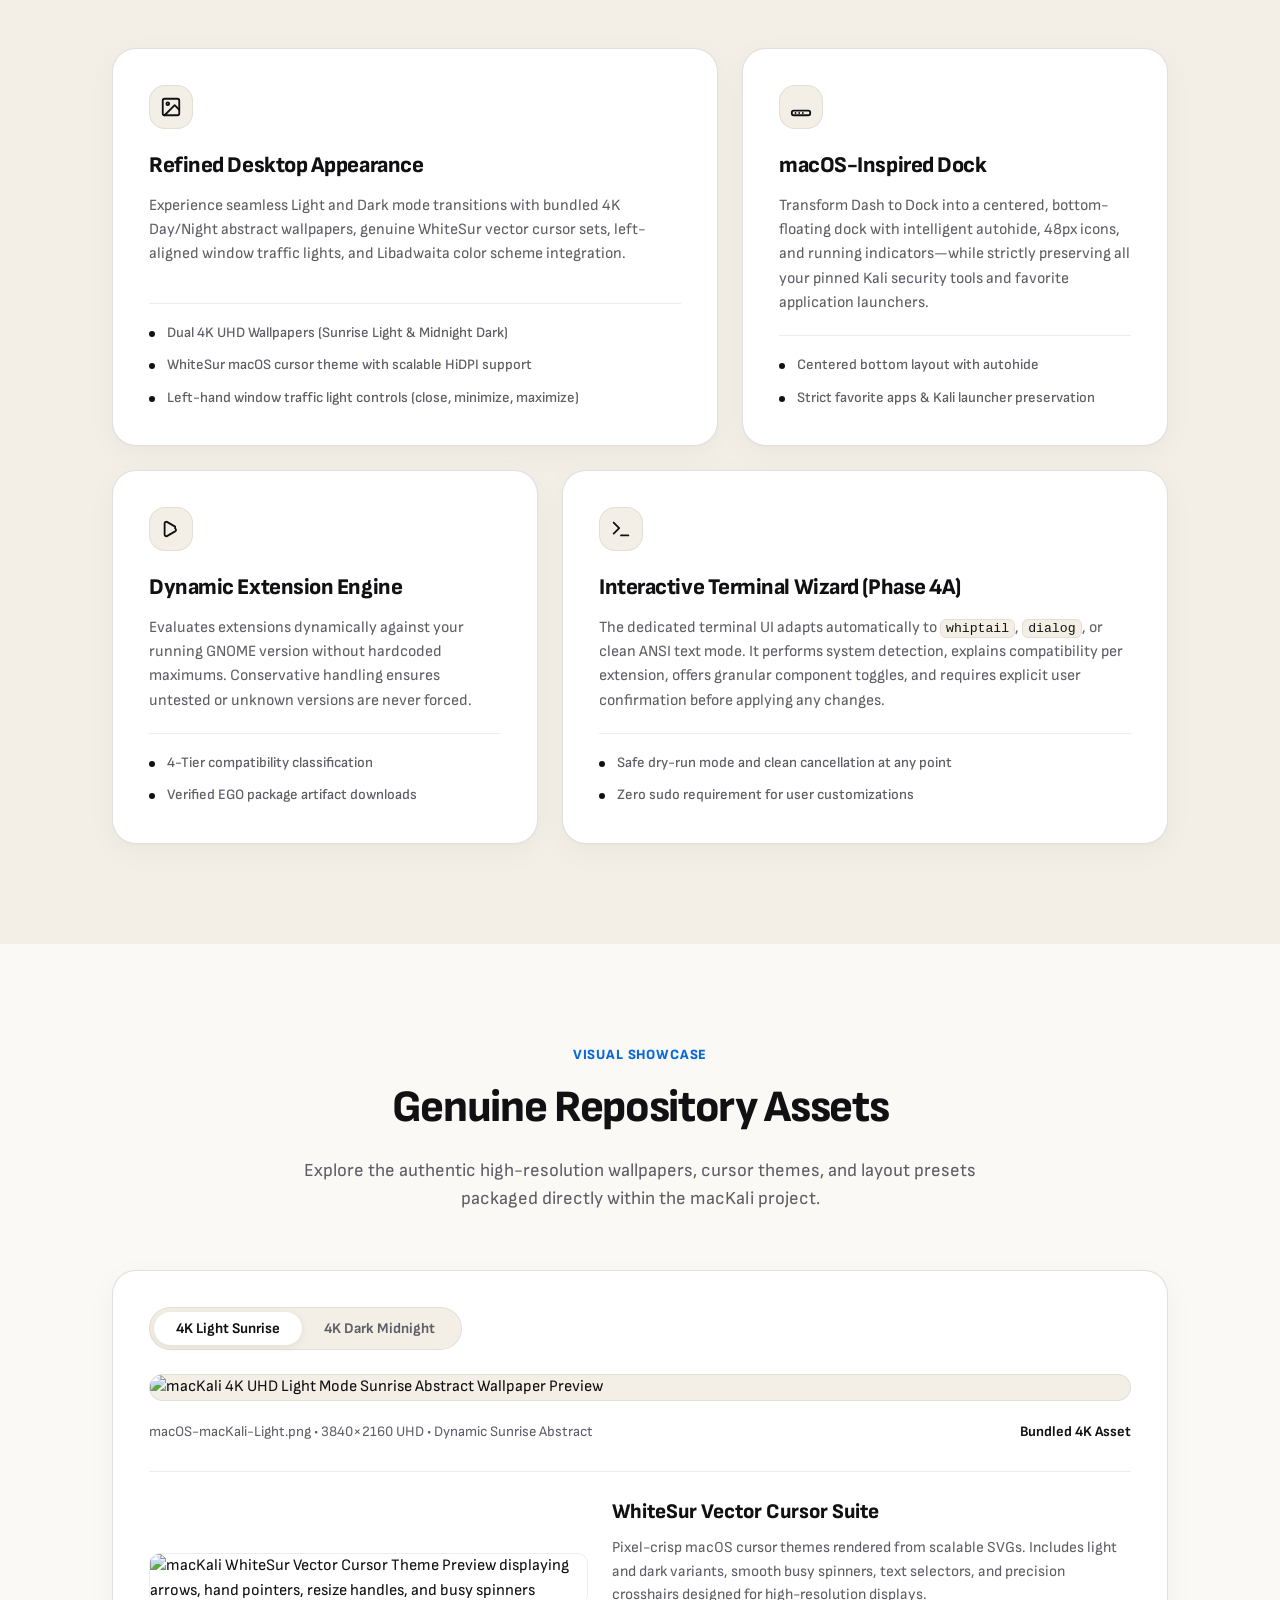
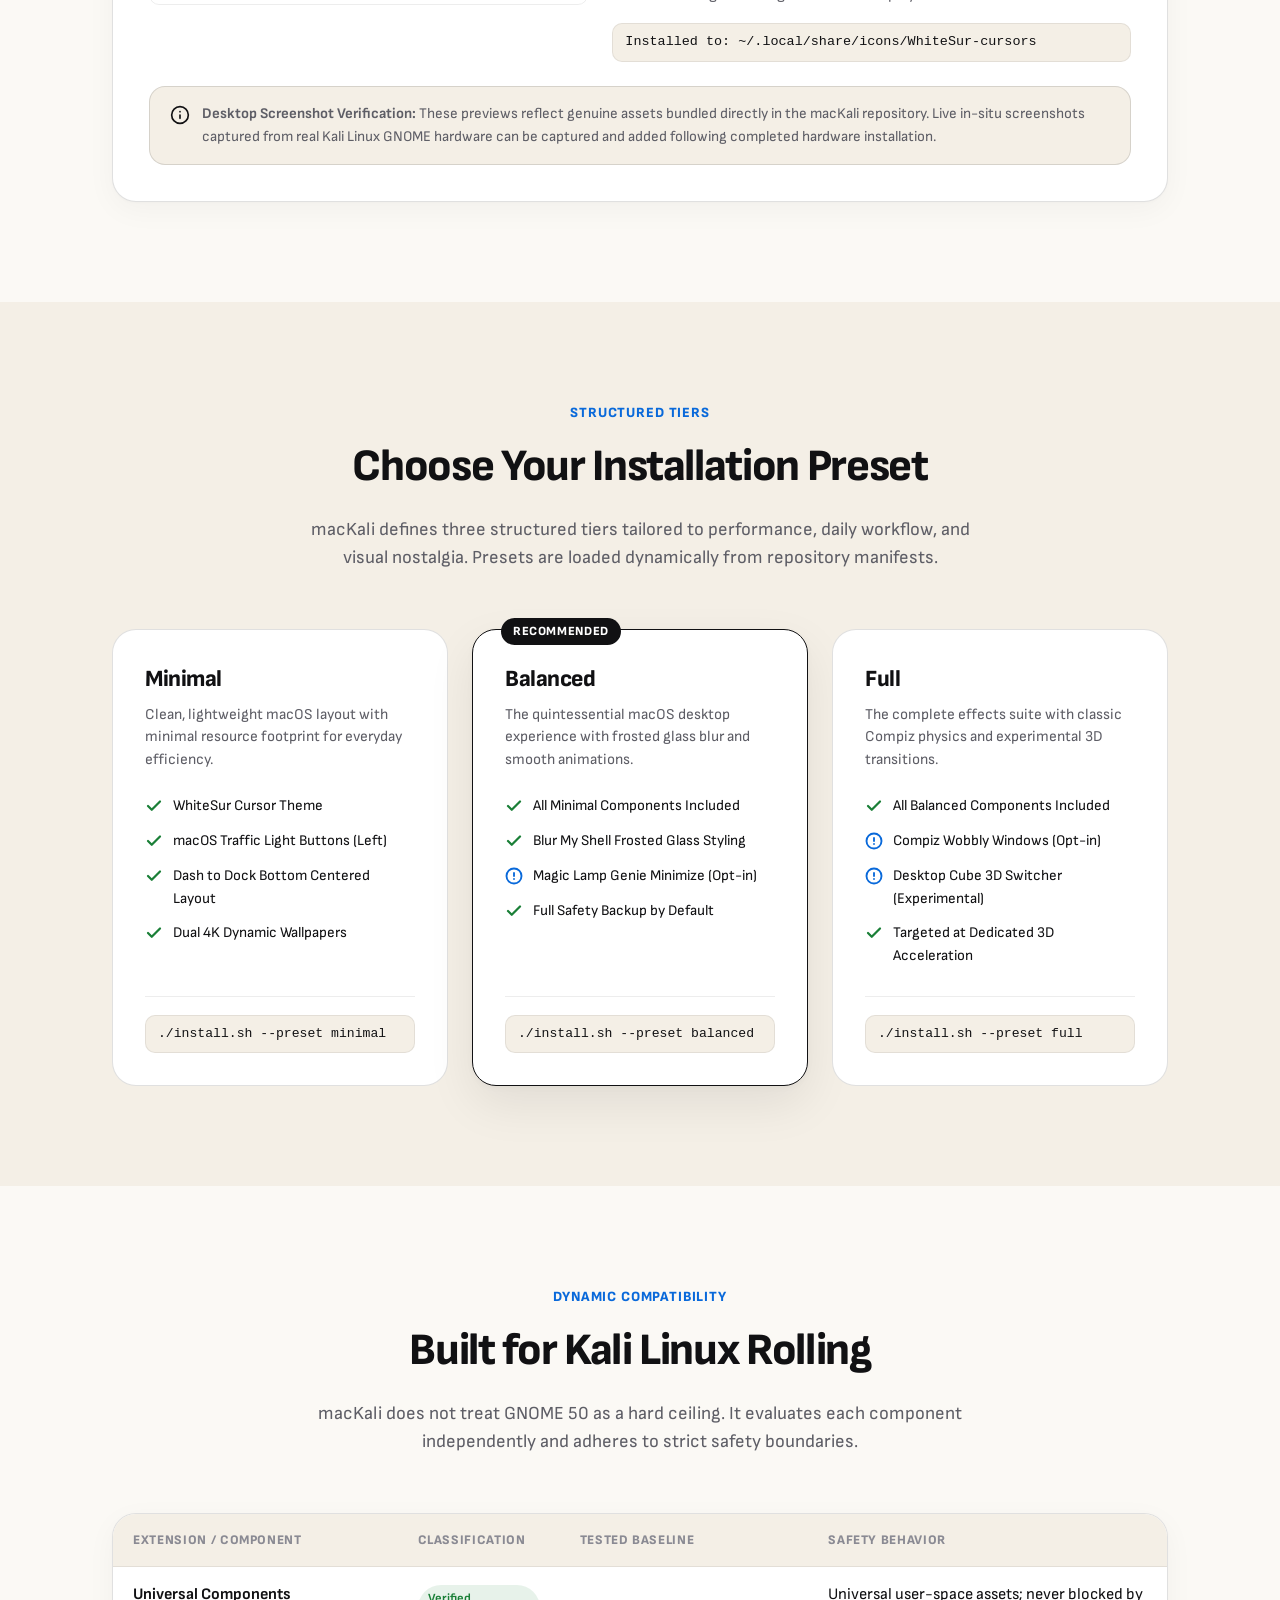
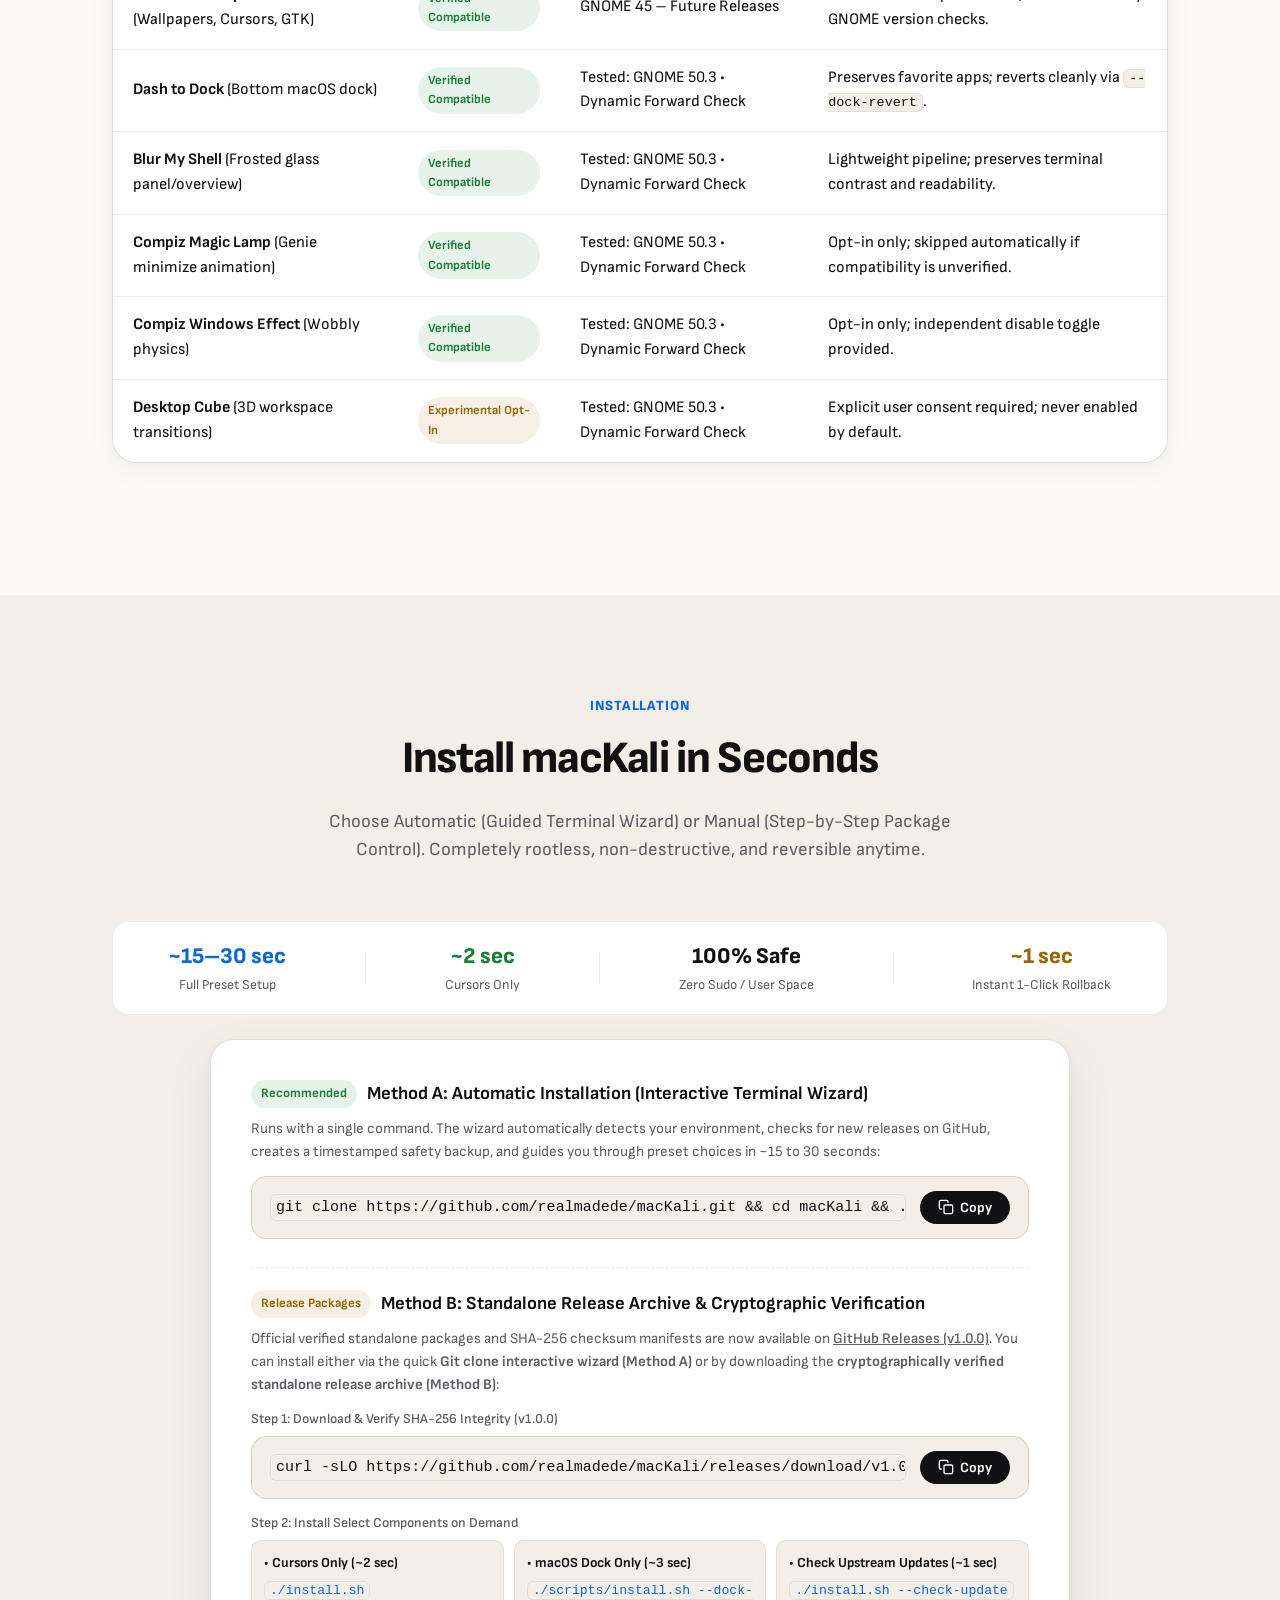
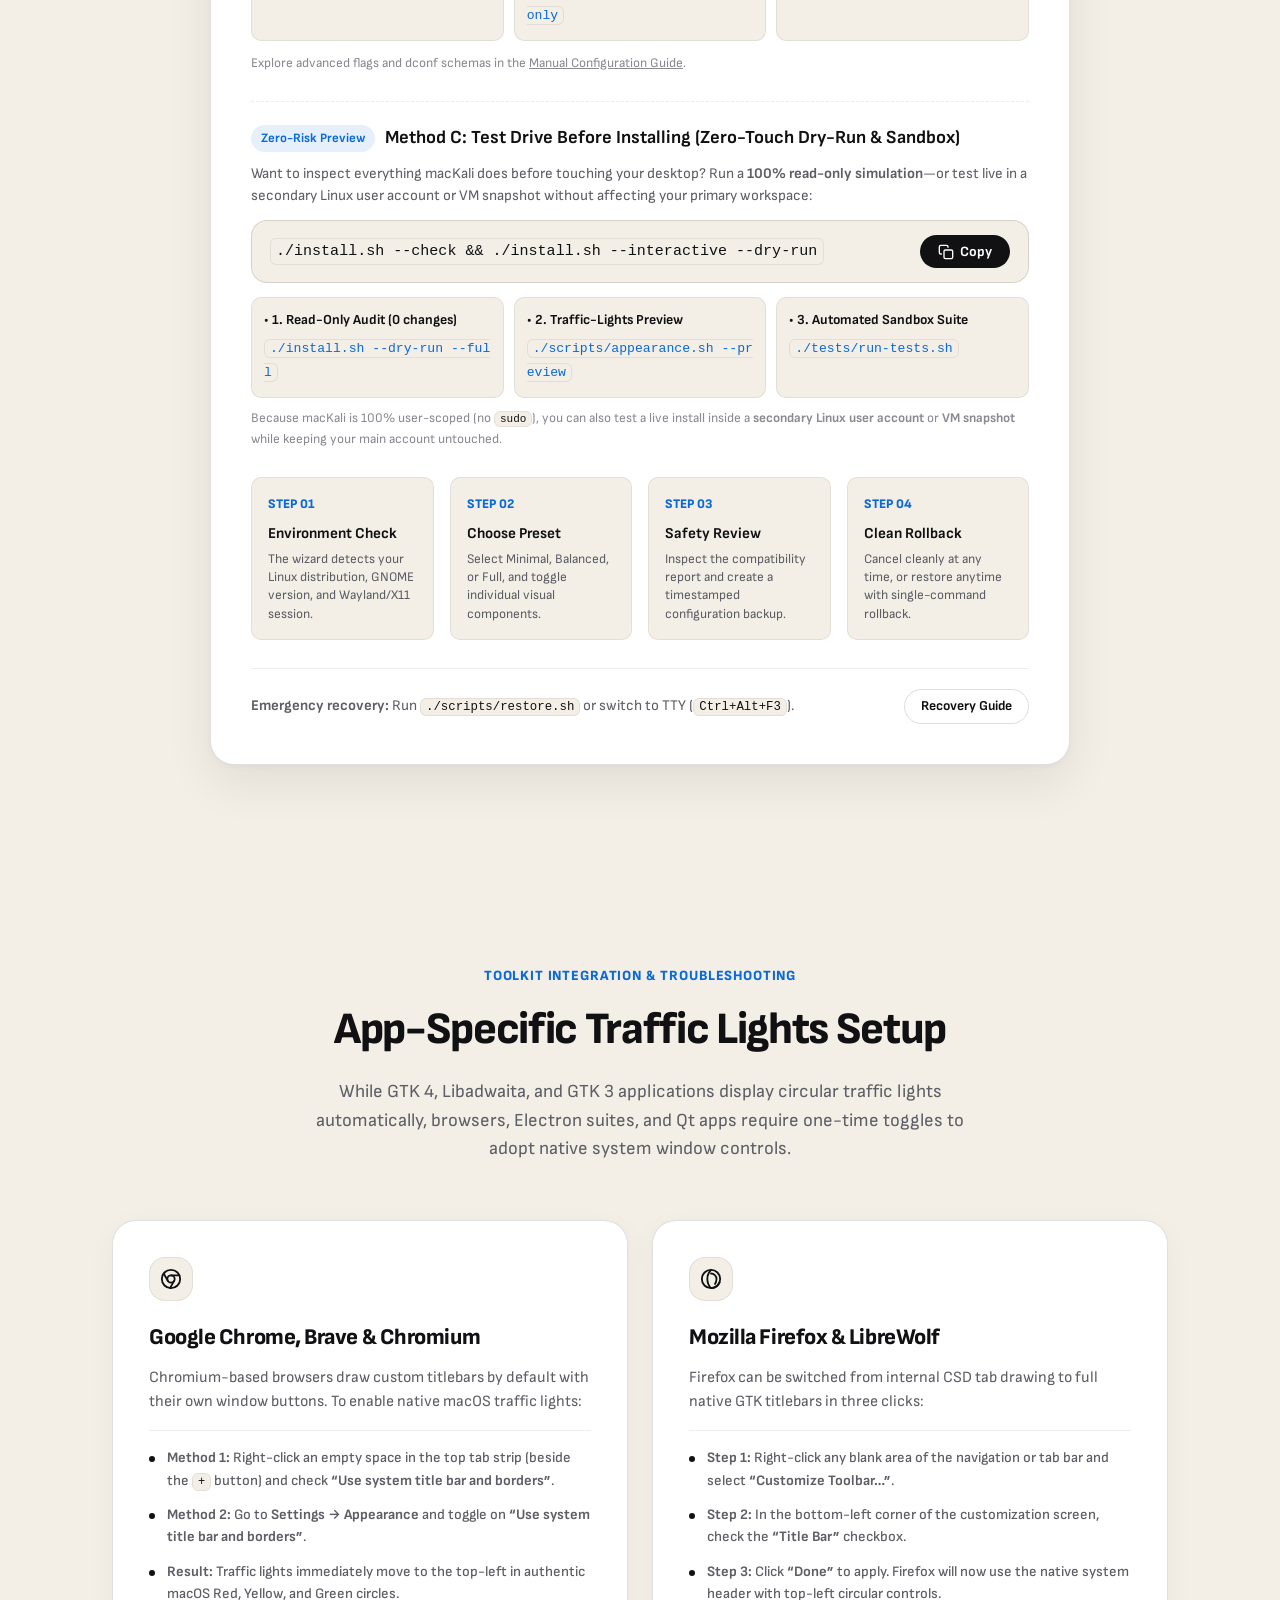
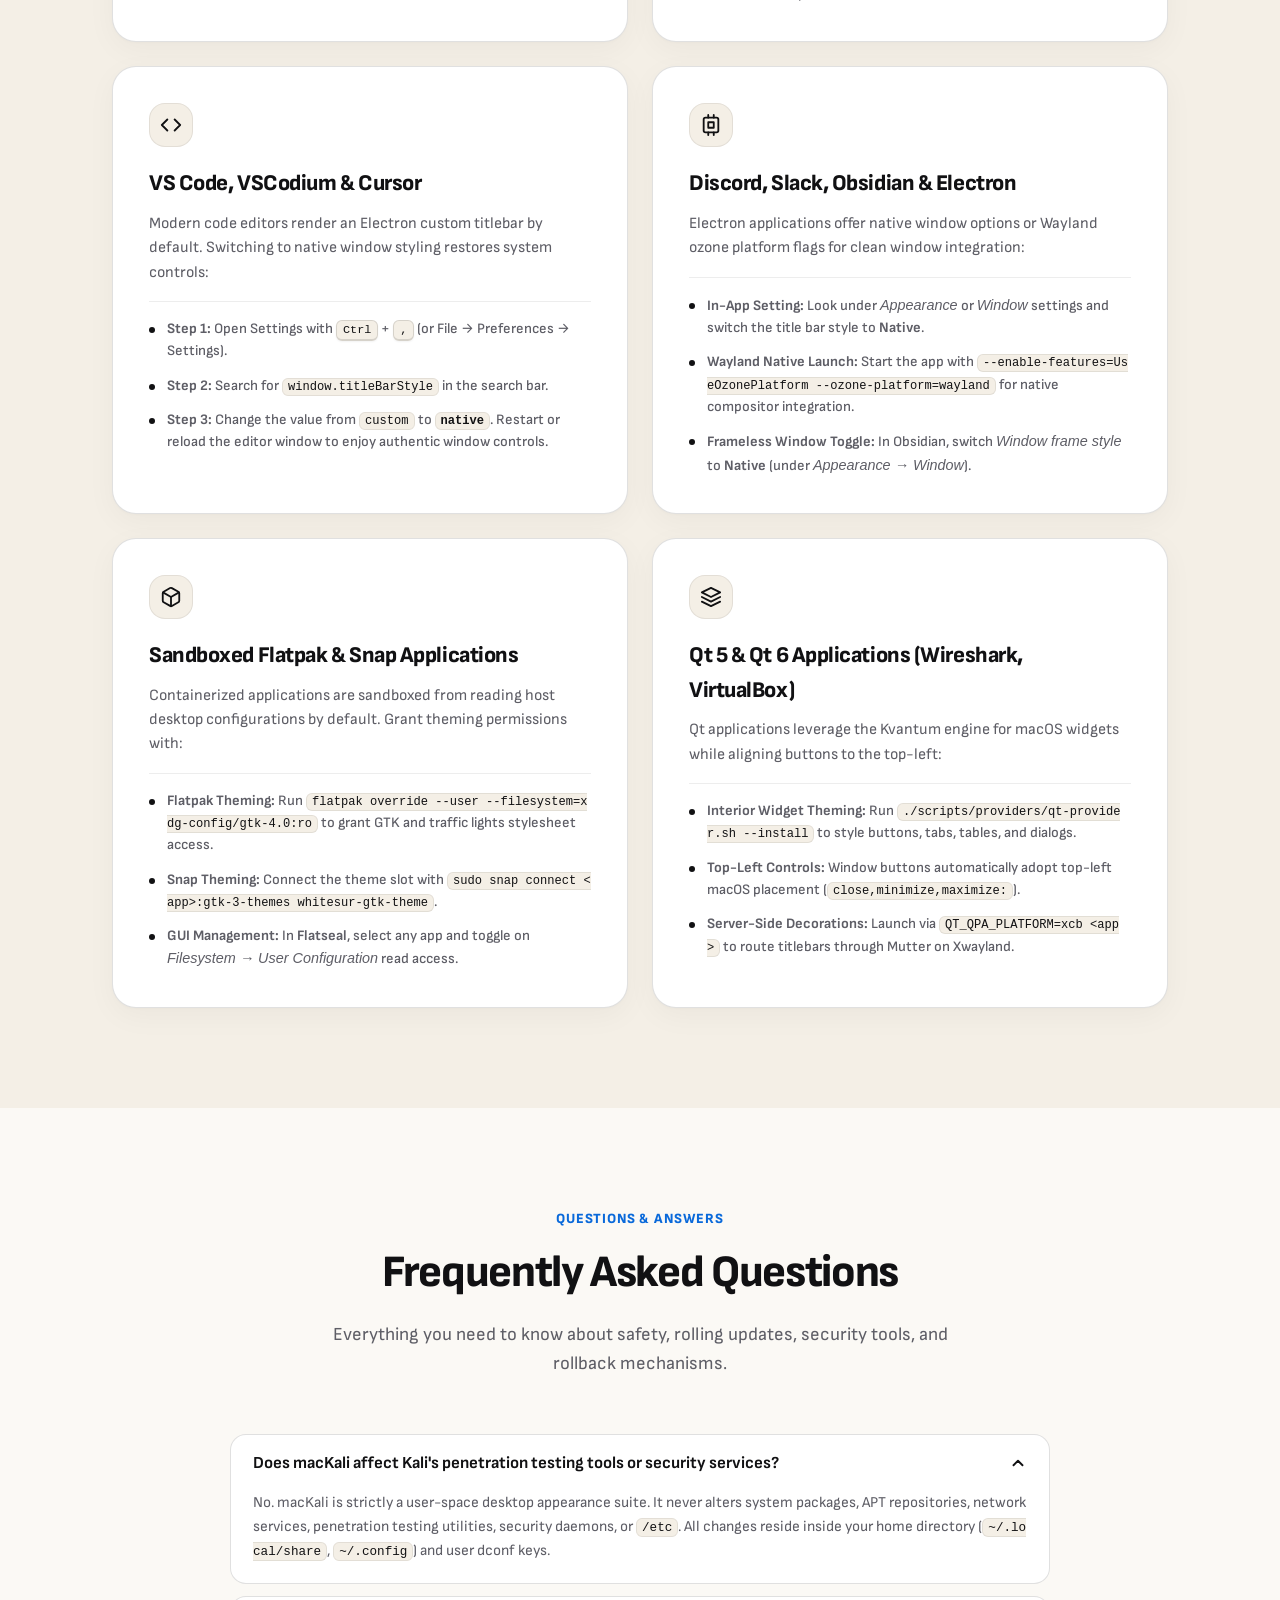
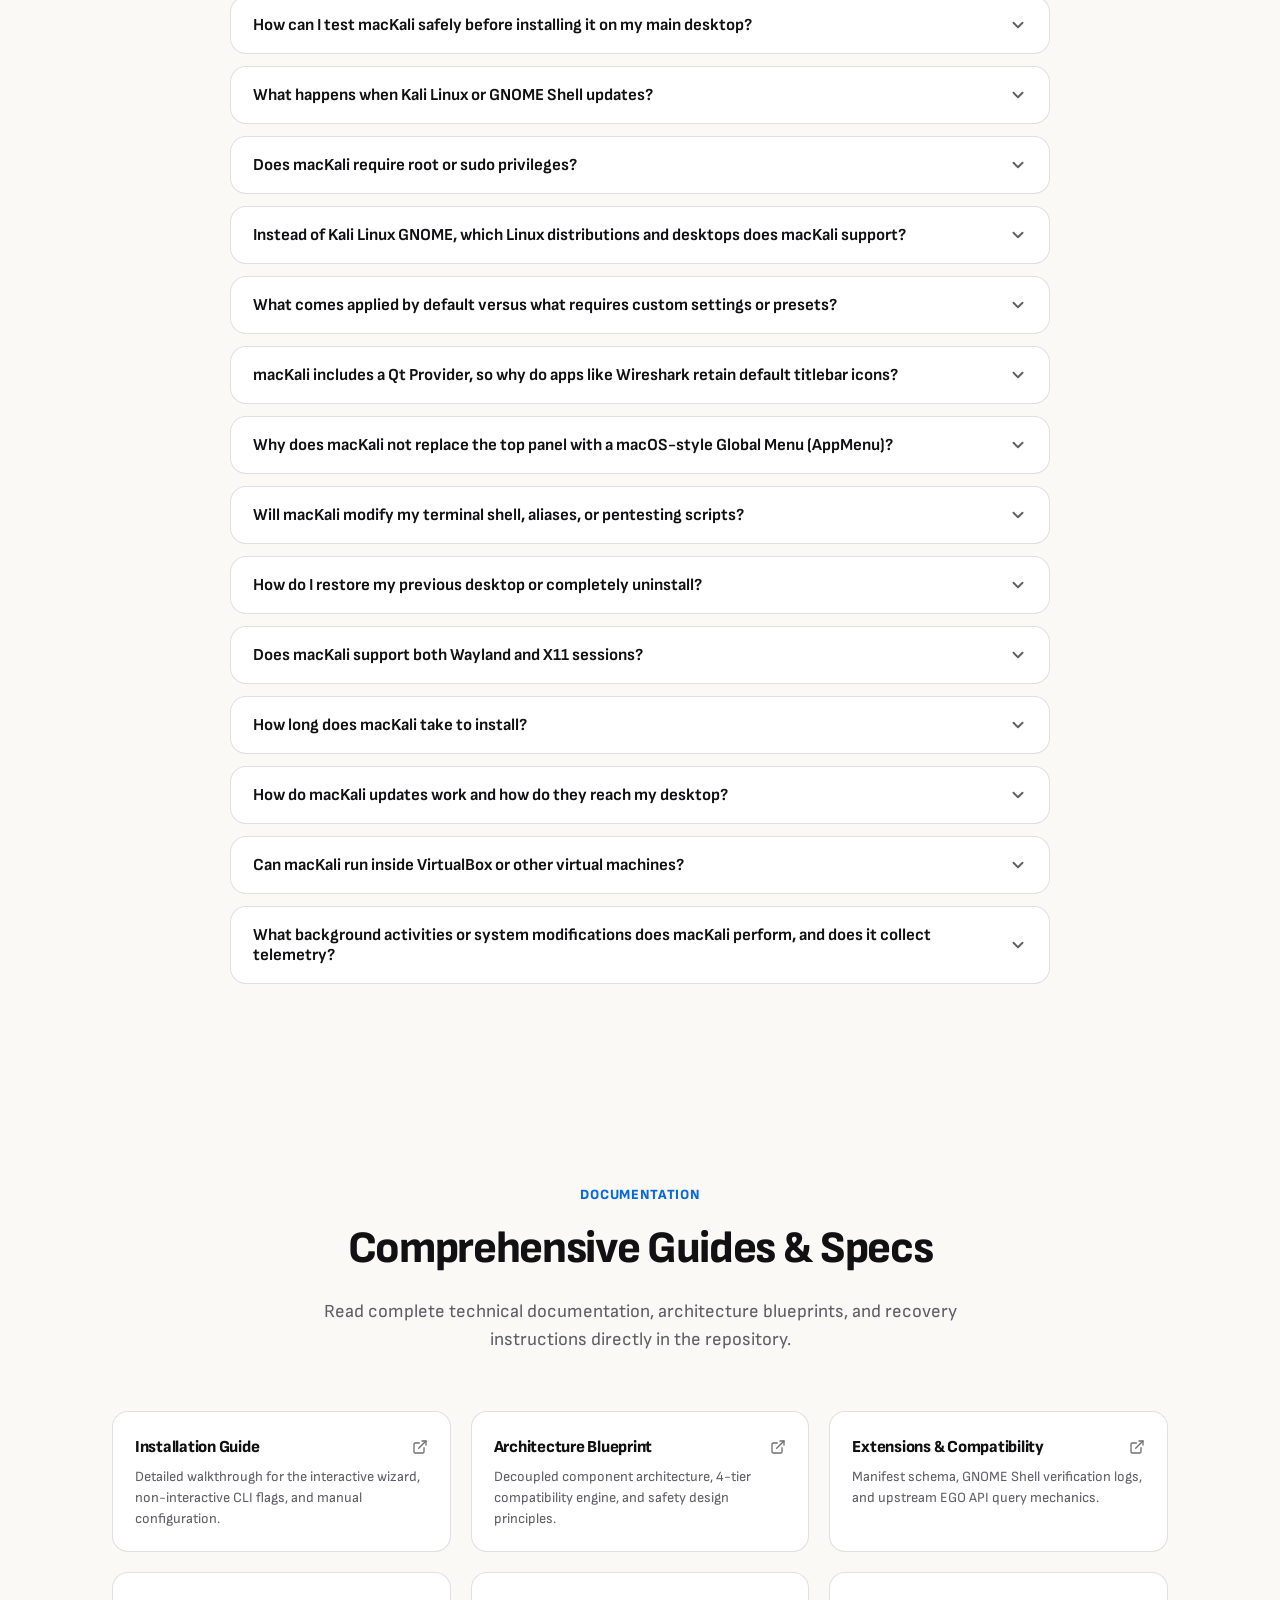
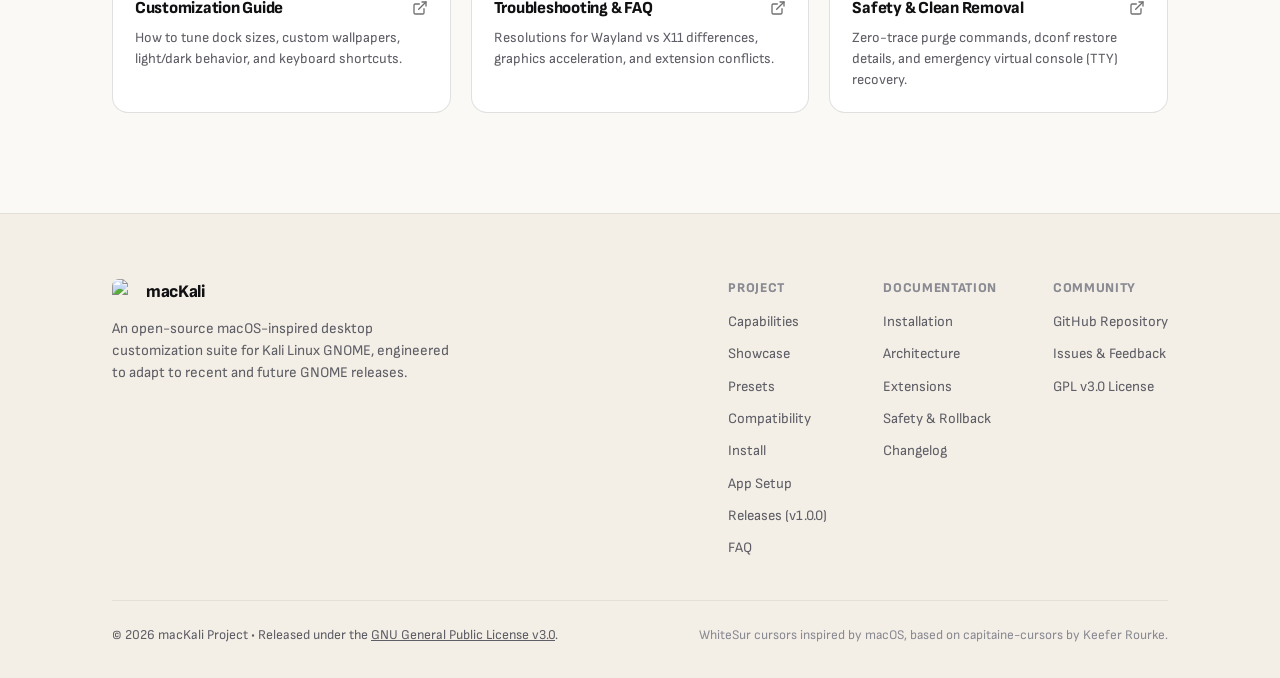
==== commit 7bab1752: "chore(website): update release links and badges to v1.0.0 stable" ====
--- a/website/index.html
+++ b/website/index.html
@@ -110,7 +110,7 @@
       <div class="container">
         <div class="hero-pill-badge" style="gap: 8px;">
           <span style="display: inline-block; width: 8px; height: 8px; border-radius: 50%; background-color: var(--success);"></span>
-          <strong>v1.0.0-rc.1 Release Candidate</strong> • In-App Update Checker &amp; Git Clone Ready
+          <strong>v1.0.0 Stable Release</strong> • In-App Update Checker &amp; Git Clone Ready
         </div>
         <h1 class="hero-title">
           A macOS-inspired desktop.<br>
@@ -184,7 +184,7 @@
 
             <div class="term-card-row">
               <div>
-                <strong>Release Updates:</strong> In-App GitHub Releases API Check • SemVer v1.0.0-rc.1
+                <strong>Release Updates:</strong> In-App GitHub Releases API Check • SemVer v1.0.0
               </div>
               <span class="term-tag tag-ready">Up to Date</span>
             </div>
@@ -580,12 +580,12 @@
               <h3 style="font-size: 1.15rem; font-weight: 700; color: var(--text-main);">Method B: Standalone Release Archive &amp; Cryptographic Verification</h3>
             </div>
             <p style="font-size: 0.92rem; color: var(--text-muted); margin-bottom: 12px; line-height: 1.55;">
-              Official verified standalone packages and SHA-256 checksum manifests are now available on <a href="https://github.com/realmadede/macKali/releases/tag/v1.0.0-rc.1" target="_blank" rel="noopener noreferrer" style="color: var(--accent); font-weight: 600; text-decoration: underline;">GitHub Releases (v1.0.0-rc.1)</a>. You can install either via the quick <strong>Git clone interactive wizard (Method A)</strong> or by downloading the <strong>cryptographically verified standalone release archive (Method B)</strong>:
+              Official verified standalone packages and SHA-256 checksum manifests are now available on <a href="https://github.com/realmadede/macKali/releases/tag/v1.0.0" target="_blank" rel="noopener noreferrer" style="color: var(--accent); font-weight: 600; text-decoration: underline;">GitHub Releases (v1.0.0)</a>. You can install either via the quick <strong>Git clone interactive wizard (Method A)</strong> or by downloading the <strong>cryptographically verified standalone release archive (Method B)</strong>:
             </p>
             
-            <div style="font-size: 0.85rem; font-weight: 600; color: var(--text-muted); margin-bottom: 6px;">Step 1: Download &amp; Verify SHA-256 Integrity (v1.0.0-rc.1)</div>
+            <div style="font-size: 0.85rem; font-weight: 600; color: var(--text-muted); margin-bottom: 6px;">Step 1: Download &amp; Verify SHA-256 Integrity (v1.0.0)</div>
             <div class="command-bar" style="margin-bottom: 14px;">
-              <code id="install-manual-dl" class="command-text">curl -sLO https://github.com/realmadede/macKali/releases/download/v1.0.0-rc.1/macKali-v1.0.0-rc.1.tar.gz &amp;&amp; curl -sLO https://github.com/realmadede/macKali/releases/download/v1.0.0-rc.1/SHA256SUMS &amp;&amp; sha256sum -c SHA256SUMS &amp;&amp; tar -xzf macKali-v1.0.0-rc.1.tar.gz &amp;&amp; cd macKali-v1.0.0-rc.1</code>
+              <code id="install-manual-dl" class="command-text">curl -sLO https://github.com/realmadede/macKali/releases/download/v1.0.0/macKali-v1.0.0.tar.gz &amp;&amp; curl -sLO https://github.com/realmadede/macKali/releases/download/v1.0.0/SHA256SUMS &amp;&amp; sha256sum -c SHA256SUMS &amp;&amp; tar -xzf macKali-v1.0.0.tar.gz &amp;&amp; cd macKali-v1.0.0</code>
               <button class="btn-copy copy-btn" data-target="install-manual-dl" aria-label="Copy manual download and verification command">
                 <svg width="16" height="16" viewBox="0 0 24 24" fill="none" stroke="currentColor" stroke-width="2" stroke-linecap="round" stroke-linejoin="round" aria-hidden="true"><rect x="9" y="9" width="13" height="13" rx="2" ry="2"></rect><path d="M5 15H4a2 2 0 0 1-2-2V4a2 2 0 0 1 2-2h9a2 2 0 0 1 2 2v1"></path></svg>
                 <span>Copy</span>
@@ -1064,7 +1064,7 @@
               <li><a href="#compatibility">Compatibility</a></li>
               <li><a href="#installation">Install</a></li>
               <li><a href="#app-setup">App Setup</a></li>
-              <li><a href="https://github.com/realmadede/macKali/releases" target="_blank" rel="noopener noreferrer">Releases (v1.0.0-rc.1)</a></li>
+              <li><a href="https://github.com/realmadede/macKali/releases" target="_blank" rel="noopener noreferrer">Releases (v1.0.0)</a></li>
               <li><a href="#faq">FAQ</a></li>
             </ul>
           </div>
